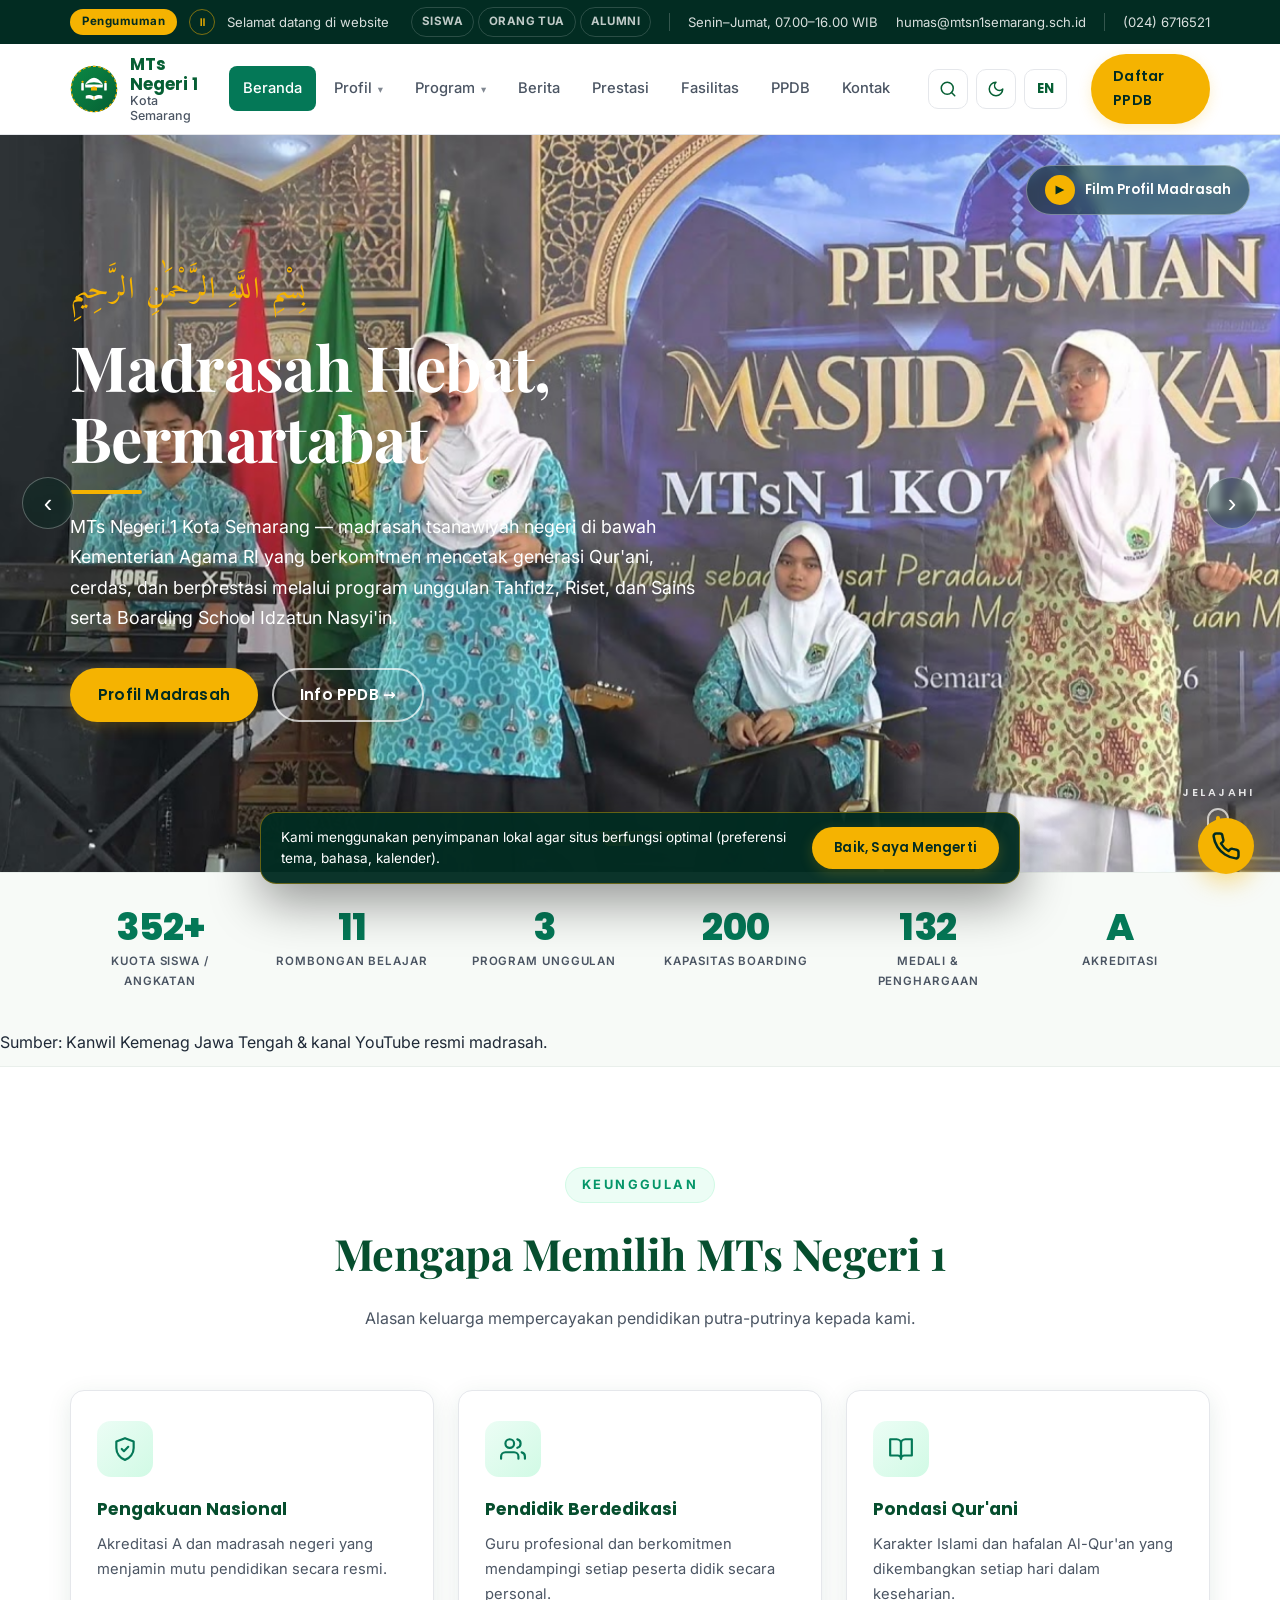
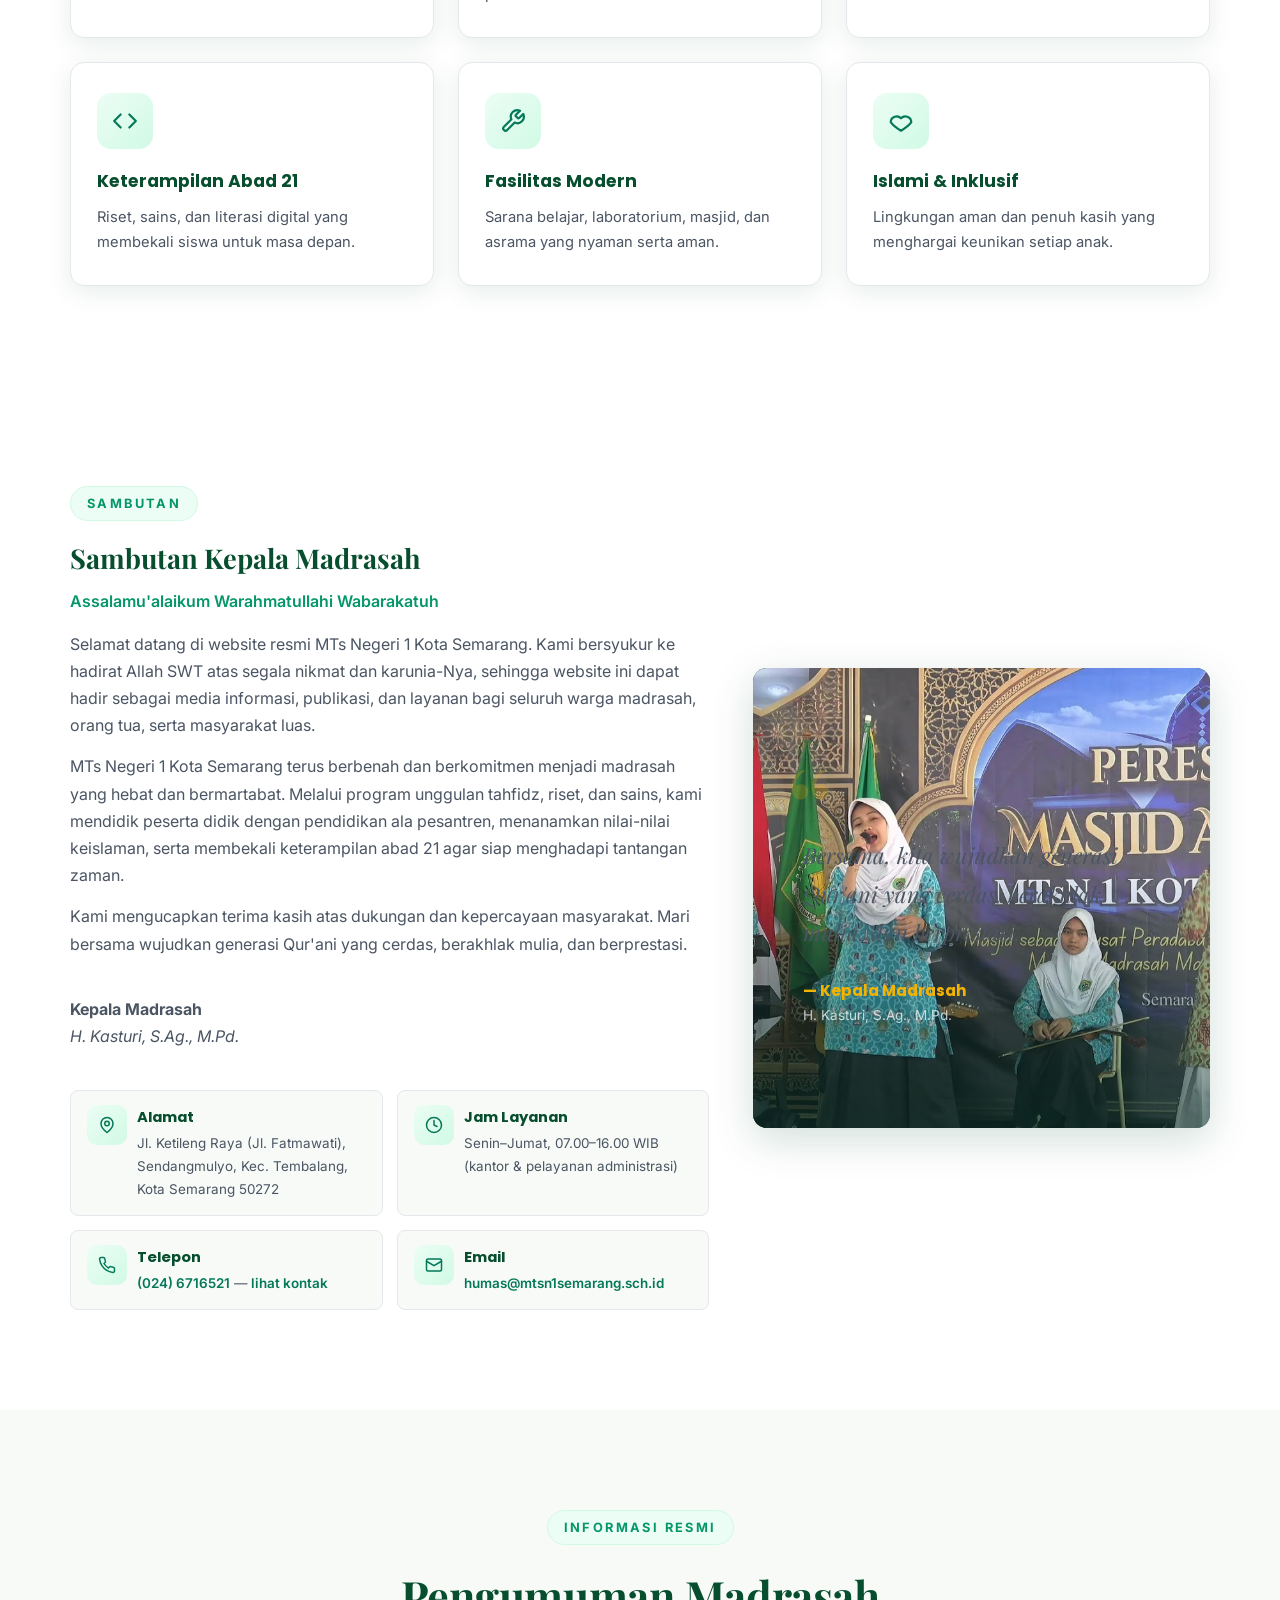
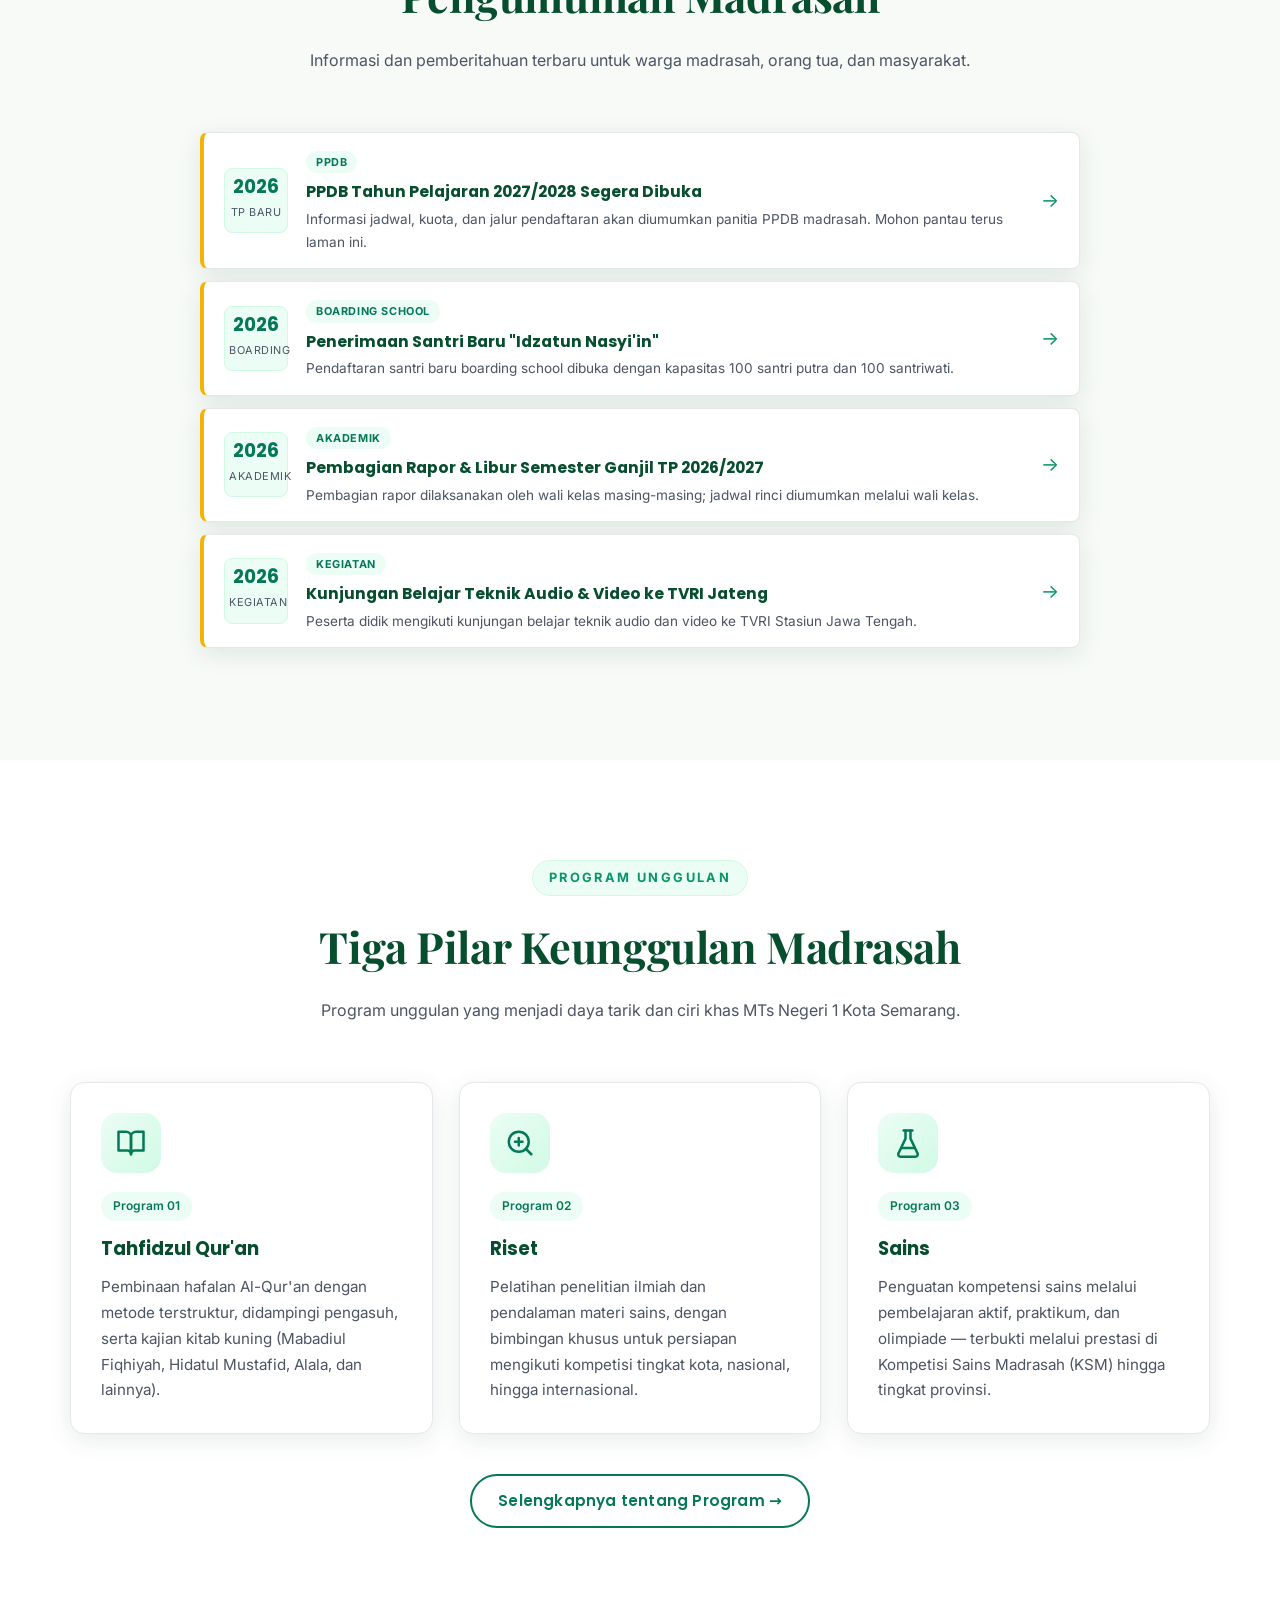
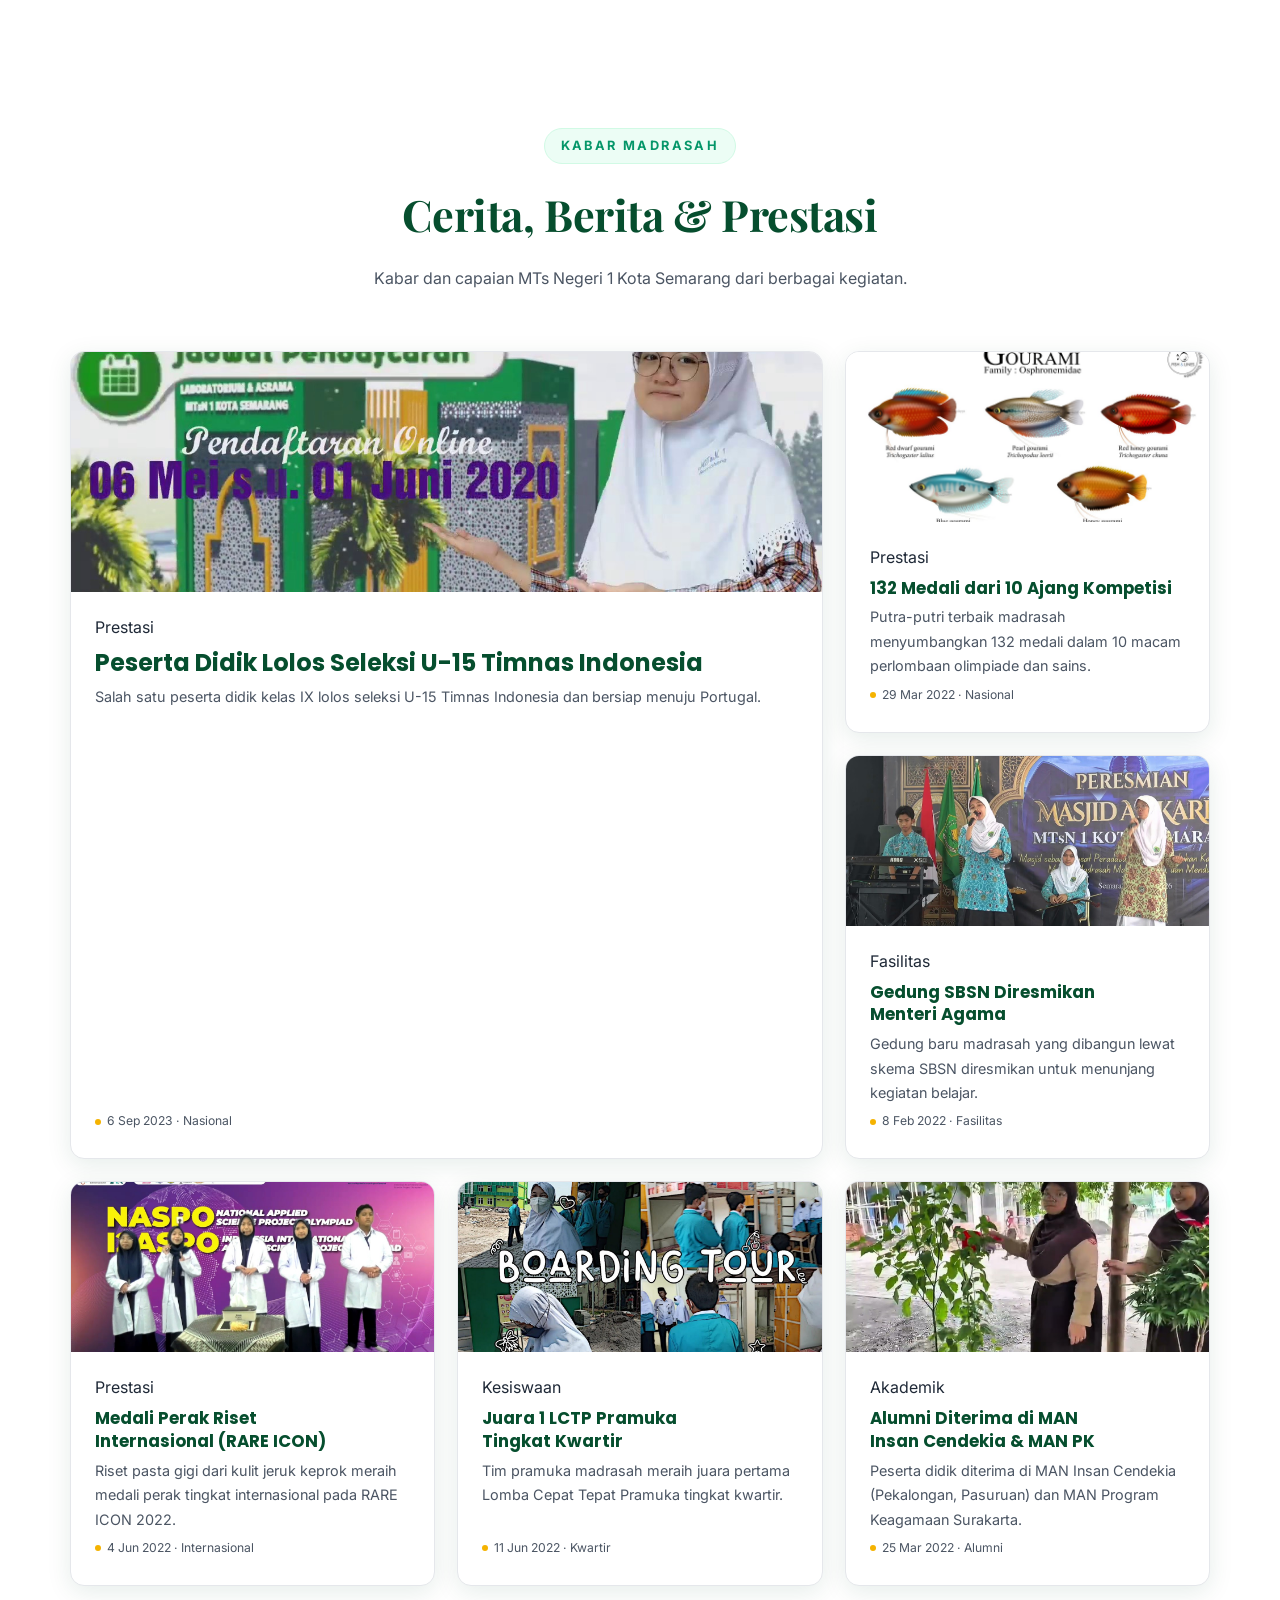
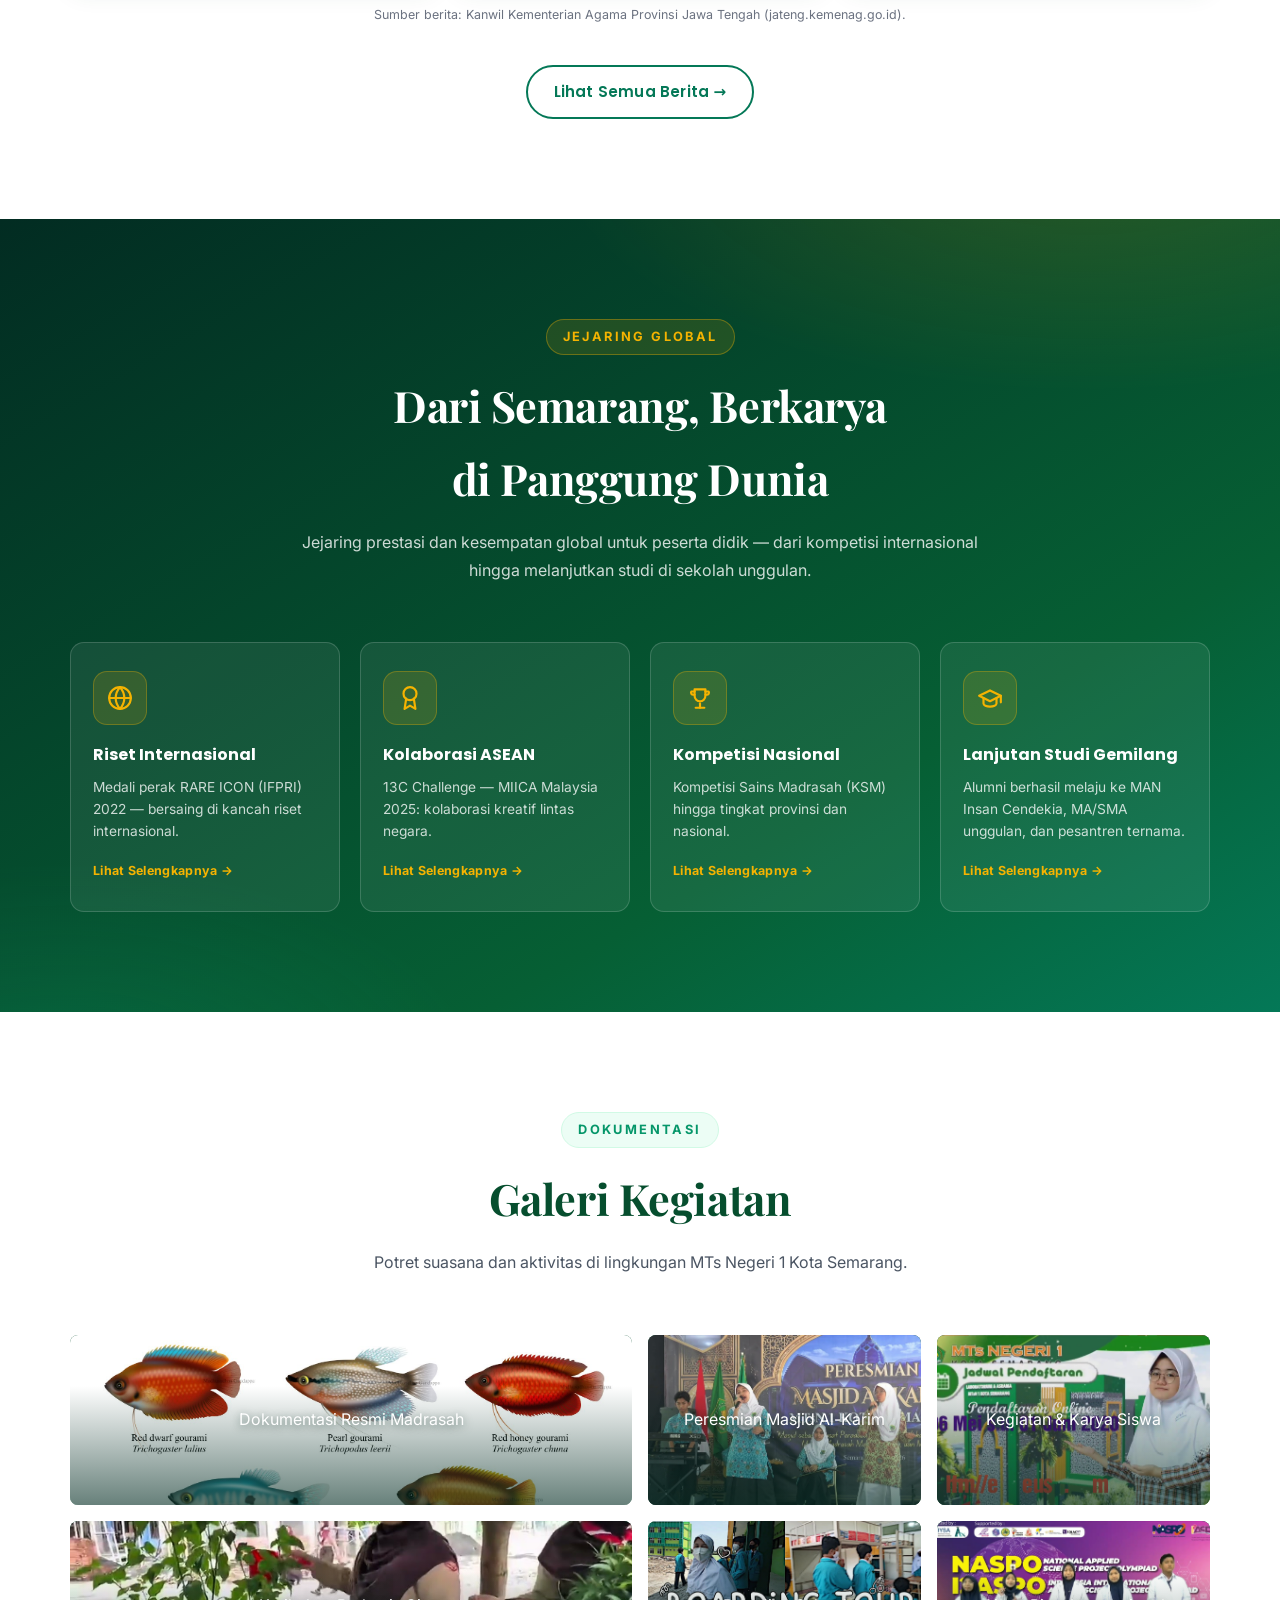
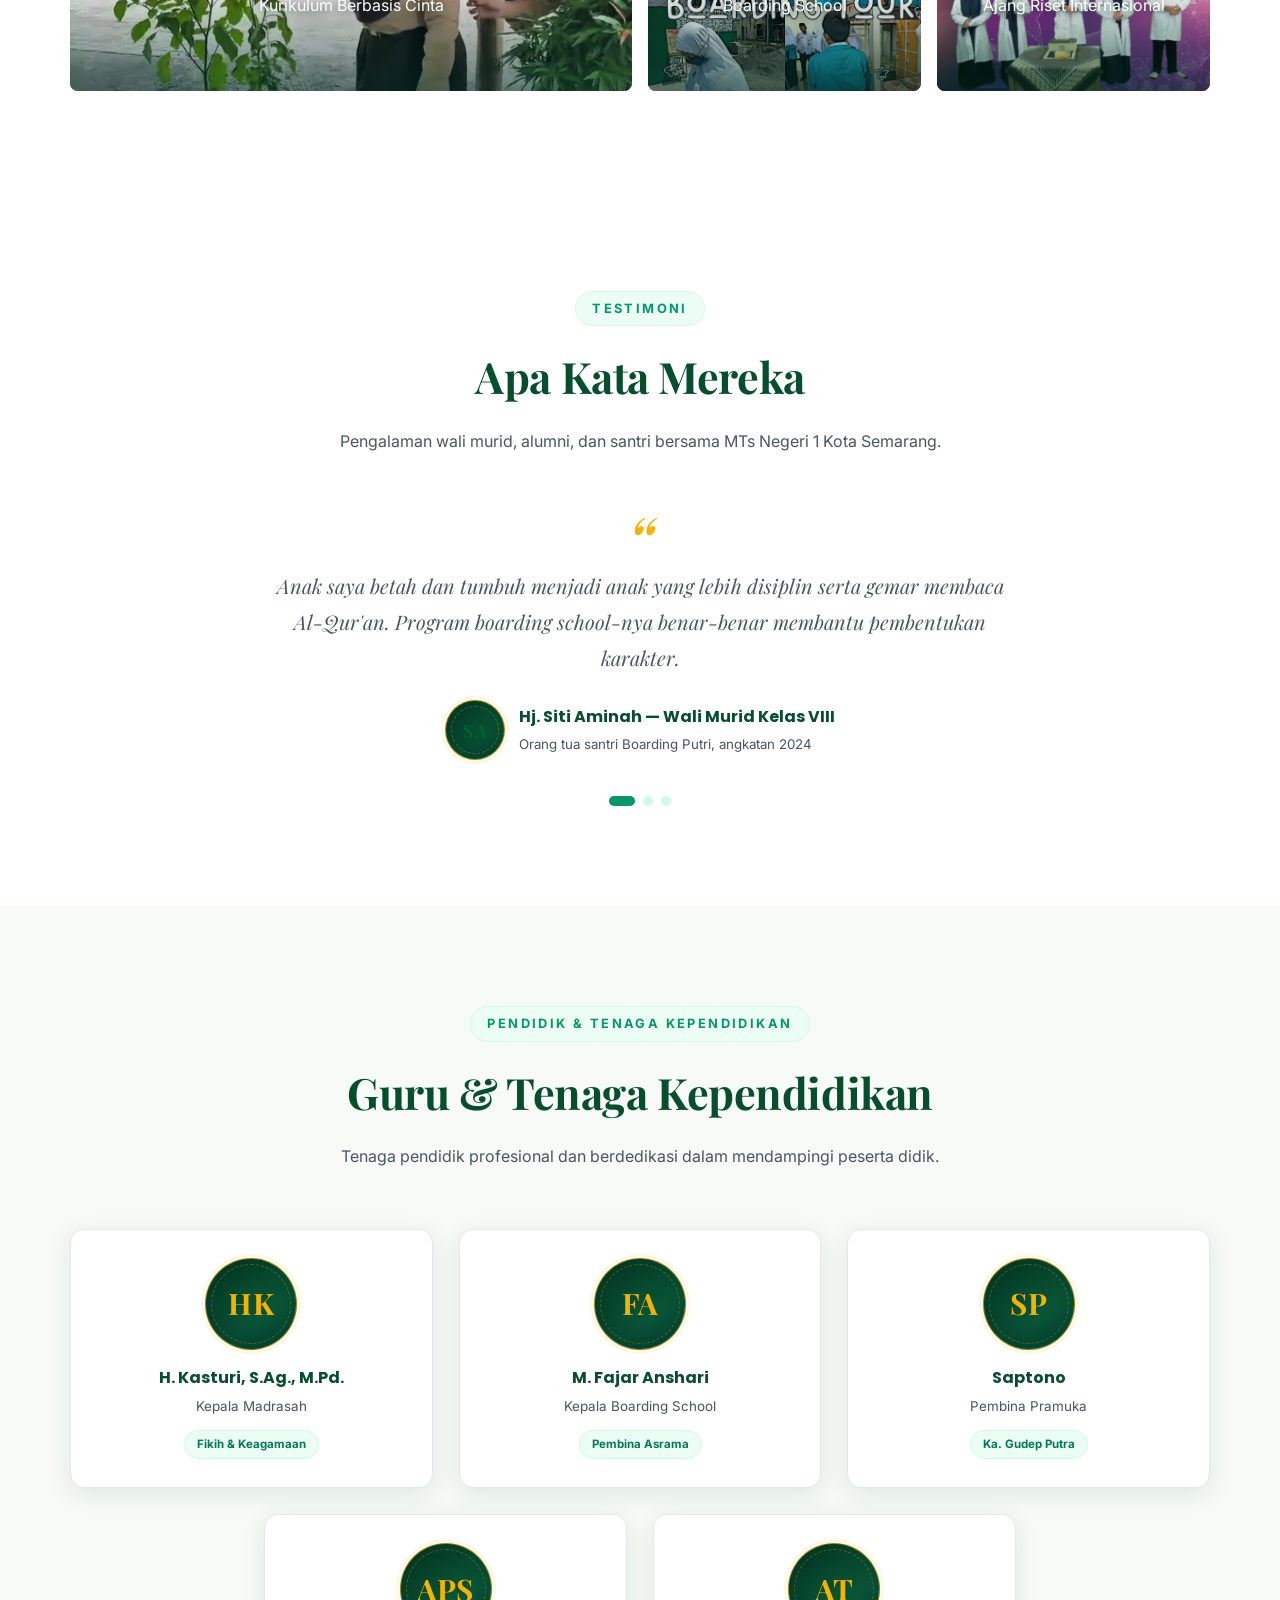
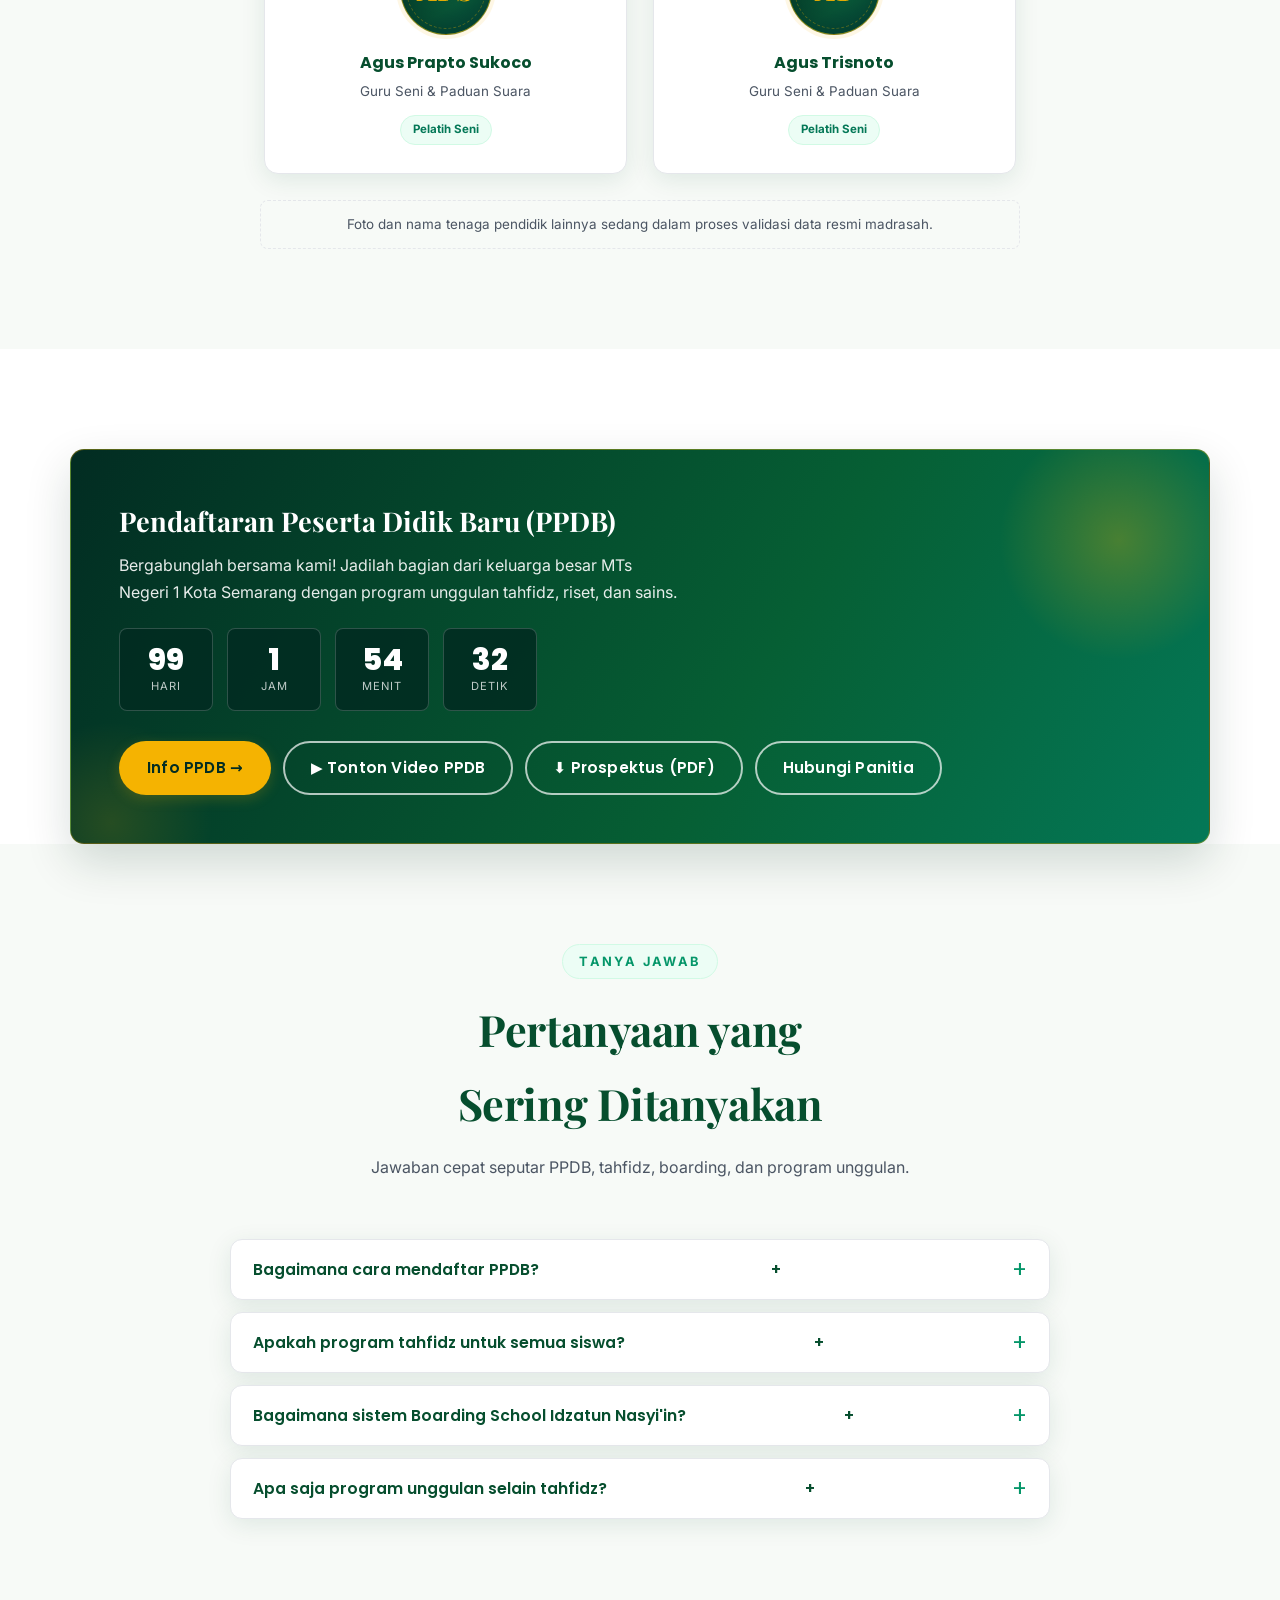
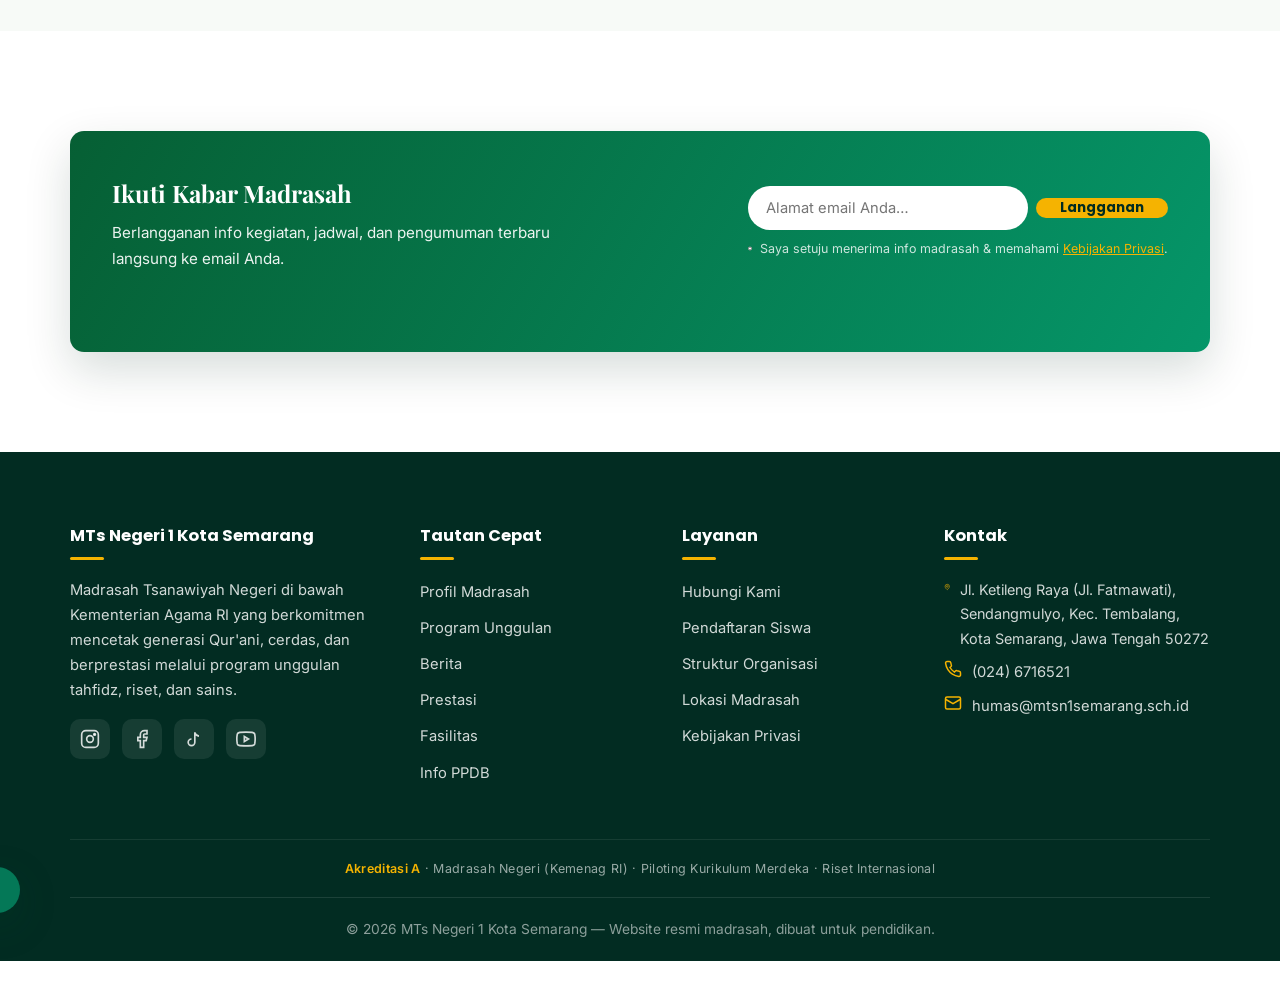
==== index.html @ ddd7ac25 "Polish standar sekolah internasional: CTA PPDB kontras hijau-emas, countdown TP 2027/2028, ganti inl" ====
<!DOCTYPE html>
<html lang="id">
<head>
  <meta charset="UTF-8">
  <meta name="viewport" content="width=device-width, initial-scale=1.0">
  <title>Beranda — MTs Negeri 1 Kota Semarang</title>
  <meta name="description" content="Website resmi MTs Negeri 1 Kota Semarang — Madrasah Tsanawiyah Negeri di Tembalang, Kota Semarang. Program unggulan Tahfidz, Riset, dan Sains serta Boarding School Idzatun Nasyi'in.">
  <meta name="theme-color" content="#064e2e">
  <link rel="preload" as="image" href="assets/photos/gedung-masjid.jpg" fetchpriority="high" imagesrcset="assets/photos/gedung-masjid.jpg 1280w" imagesizes="100vw">
  <link rel="canonical" href="https://mtsn1semarang.sch.id/">
  <meta property="og:locale" content="id_ID">
  <meta property="og:site_name" content="MTs Negeri 1 Kota Semarang">
  <meta property="og:url" content="https://mtsn1semarang.sch.id/">
  <meta property="og:title" content="MTs Negeri 1 Kota Semarang — Madrasah Hebat, Bermartabat">
  <meta property="og:description" content="Madrasah Tsanawiyah Negeri di Kota Semarang dengan program unggulan Tahfidz, Riset, dan Sains serta Boarding School Idzatun Nasyi'in.">
  <meta property="og:type" content="website">
  <meta property="og:image" content="https://mtsn1semarang.sch.id/assets/photos/gedung-masjid.jpg">
  <meta property="og:image:width" content="1280">
  <meta property="og:image:height" content="720">
  <meta name="twitter:card" content="summary_large_image">
  <meta name="robots" content="index, follow">
  <script type="application/ld+json">
  {
    "@context": "https://schema.org",
    "@type": "School",
    "name": "MTs Negeri 1 Kota Semarang",
    "alternateName": "MTsN 1 Kota Semarang",
    "url": "https://mtsn1semarang.sch.id/",
    "description": "Madrasah Tsanawiyah Negeri di Kota Semarang dengan program unggulan Tahfidz, Riset, dan Sains serta Boarding School Idzatun Nasyi'in.",
    "address": {
      "@type": "PostalAddress",
      "streetAddress": "Jl. Ketileng Raya (Jl. Fatmawati), Sendangmulyo",
      "addressLocality": "Kec. Tembalang",
      "addressRegion": "Kota Semarang, Jawa Tengah",
      "postalCode": "50272",
      "addressCountry": "ID"
    },
    "geo": { "@type": "GeoCoordinates", "latitude": -7.0334, "longitude": 110.4677 },
    "sameAs": [ "https://www.youtube.com/@mtsnegeri1kotasemarang356" ],
    "award": "Medali Perak Riset Internasional — RARE ICON (IFPRI) 2022"
  }
  </script>
  <script type="application/ld+json">
  {
    "@context": "https://schema.org",
    "@type": "BreadcrumbList",
    "itemListElement": [
      { "@type": "ListItem", "position": 1, "name": "Beranda", "item": "https://mtsn1semarang.sch.id/" },
      { "@type": "ListItem", "position": 2, "name": "PPDB", "item": "https://mtsn1semarang.sch.id/ppdb.html" }
    ]
  }
  </script>
  <script type="application/ld+json">
  {
    "@context": "https://schema.org",
    "@type": "FAQPage",
    "mainEntity": [
      { "@type": "Question", "name": "Bagaimana cara mendaftar PPDB?", "acceptedAnswer": { "@type": "Answer", "text": "Pendaftaran melalui jalur resmi yang diumumkan panitia PPDB pada laman ini. Detail jadwal, kuota, dan berkas menyusul dari pihak madrasah." } },
      { "@type": "Question", "name": "Apakah tersedia program tahfidz untuk semua siswa?", "acceptedAnswer": { "@type": "Answer", "text": "Ya. Tahfidzul Qur'an merupakan salah satu program unggulan yang dibina terstruktur, dilengkapi kajian kitab kuning dan pendampingan pengasuh." } },
      { "@type": "Question", "name": "Bagaimana sistem Boarding School Idzatun Nasyi'in?", "acceptedAnswer": { "@type": "Answer", "text": "Asrama dikelola mandiri oleh madrasah dengan pendidikan ala pesantren — hafalan Al-Qur'an, kajian kitab, dan pembinaan karakter setiap hari. Kapasitas 100 santri putra dan 100 santriwati." } },
      { "@type": "Question", "name": "Apa saja program unggulan selain tahfidz?", "acceptedAnswer": { "@type": "Answer", "text": "Riset dan Sains. Peserta didik dibina untuk kompetisi mulai tingkat kota hingga internasional, termasuk KSM dan riset internasional." } }
    ]
  }
  </script>
  <link rel="alternate" hreflang="id" href="https://mtsn1semarang.sch.id/">
  <link rel="alternate" hreflang="x-default" href="https://mtsn1semarang.sch.id/">
  <link rel="icon" type="image/svg+xml" href="assets/logo.svg">
  <link rel="apple-touch-icon" href="assets/logo.svg">
  <link rel="manifest" href="manifest.webmanifest">
  <link rel="preconnect" href="https://fonts.googleapis.com">
  <link rel="preconnect" href="https://fonts.gstatic.com" crossorigin>
  <link href="https://fonts.googleapis.com/css2?family=Poppins:wght@500;600;700;800&family=Inter:wght@400;500;600&family=Amiri:wght@400;700&family=Playfair+Display:ital,wght@0,600;0,700;1,600&display=swap" rel="stylesheet">
  <link rel="stylesheet" href="css/style.css">
</head>
<body>

  <div class="scroll-progress" id="scrollProgress" aria-hidden="true"></div>

  <div class="preloader" id="preloader" aria-hidden="true">
    <div class="preloader-inner">
      <img src="assets/logo.svg" alt="Logo MTs Negeri 1 Kota Semarang" width="84" height="84">
      <span class="preloader-ring"></span>
    </div>
    <span class="preloader-text">MTs Negeri 1 Kota Semarang</span>
  </div>

  <a class="skip-link" href="#main">Langsung ke konten</a>

  <!-- ===== Topbar: pengumuman berjalan & kontak ===== -->
  <div class="topbar">
    <div class="container topbar-wrap">
      <div class="topbar-marquee">
        <span class="marquee-label">Pengumuman</span>
        <button type="button" class="marquee-pause" id="marqueePause" aria-label="Jeda pengumuman berjalan" aria-pressed="false" title="Jeda / lanjutkan pengumuman">⏸</button>
        <div class="marquee-wrap" aria-live="off">
          <div class="marquee-track" id="marqueeTrack">
            <span>Selamat datang di website resmi MTs Negeri 1 Kota Semarang — Madrasah Hebat, Bermartabat.</span>
            <span>PPDB TP 2027/2028 segera dibuka. Pantau jadwal, kuota &amp; jalur resmi dari panitia.</span>
            <span>132+ medali &amp; penghargaan — dari KSM, riset internasional RARE ICON, hingga LCTP Pramuka.</span>
            <span>Selamat datang di website resmi MTs Negeri 1 Kota Semarang — Madrasah Hebat, Bermartabat.</span>
            <span>PPDB TP 2027/2028 segera dibuka. Pantau jadwal, kuota &amp; jalur resmi dari panitia.</span>
            <span>132+ medali &amp; penghargaan — dari KSM, riset internasional RARE ICON, hingga LCTP Pramuka.</span>
          </div>
        </div>
      </div>
      <div class="topbar-contact">
        <nav class="topbar-quick" aria-label="Akses cepat">
          <a href="program.html#ekskul" data-i18n="topbar.siswa">Siswa</a>
          <a href="ppdb.html" data-i18n="topbar.ortu">Orang Tua</a>
          <a href="prestasi.html" data-i18n="topbar.alumni">Alumni</a>
        </nav>
        <span class="topbar-sep" aria-hidden="true"></span>
        <span data-i18n="topbar.hours">Senin–Jumat, 07.00–16.00 WIB</span>
        <a href="mailto:humas@mtsn1semarang.sch.id">humas@mtsn1semarang.sch.id</a> <span class="topbar-sep" aria-hidden="true"></span> <a href="tel:+62246716521">(024) 6716521</a>
      </div>
    </div>
  </div>

  <!-- ===== Navigasi ===== -->
  <header class="site-header">
    <div class="container nav-wrap">
      <a href="index.html" class="brand">
        <img src="assets/logo.svg" alt="Logo MTs Negeri 1 Kota Semarang" width="48" height="48">
        <div class="brand-text">
          <span class="brand-name">MTs Negeri 1</span>
          <span class="brand-sub">Kota Semarang</span>
        </div>
      </a>
      <nav class="main-nav" aria-label="Navigasi utama">
        <ul>
          <li><a href="index.html" class="active" data-i18n="nav.home">Beranda</a></li>
          <li class="has-dropdown mega-item">
            <a href="profil.html" data-i18n="nav.profil">Profil</a>
            <div class="dropdown mega">
              <div class="mega-head"><span data-i18n="nav.profil">Profil Madrasah</span><small>Kenali lebih dekat</small></div>
              <div class="mega-grid">
                <a class="mega-link" href="profil.html#sejarah">
                  <span class="mega-ico"><svg width="20" height="20" viewBox="0 0 24 24" fill="none" stroke="currentColor" stroke-width="2" stroke-linecap="round" stroke-linejoin="round"><circle cx="12" cy="12" r="10"/><path d="M12 6v6l4 2"/></svg></span>
                  <span><b data-i18n="nav.sejarah">Sejarah</b><small>Perjalanan &amp; latar belakang</small></span>
                </a>
                <a class="mega-link" href="profil.html#visi">
                  <span class="mega-ico"><svg width="20" height="20" viewBox="0 0 24 24" fill="none" stroke="currentColor" stroke-width="2" stroke-linecap="round" stroke-linejoin="round"><path d="M2 3h6a4 4 0 0 1 4 4v14a3 3 0 0 0-3-3H2z"/><path d="M22 3h-6a4 4 0 0 0-4 4v14a3 3 0 0 1 3-3h7z"/></svg></span>
                  <span><b data-i18n="nav.visi">Visi &amp; Misi</b><small>Arah &amp; tujuan pendidikan</small></span>
                </a>
                <a class="mega-link" href="profil.html#identitas">
                  <span class="mega-ico"><svg width="20" height="20" viewBox="0 0 24 24" fill="none" stroke="currentColor" stroke-width="2" stroke-linecap="round" stroke-linejoin="round"><path d="M20 21v-2a4 4 0 0 0-4-4H8a4 4 0 0 0-4 4v2"/><circle cx="12" cy="7" r="4"/></svg></span>
                  <span><b data-i18n="nav.identitas">Identitas</b><small>Profil resmi madrasah</small></span>
                </a>
                <a class="mega-link" href="profil.html#struktur">
                  <span class="mega-ico"><svg width="20" height="20" viewBox="0 0 24 24" fill="none" stroke="currentColor" stroke-width="2" stroke-linecap="round" stroke-linejoin="round"><path d="M17 21v-2a4 4 0 0 0-4-4H5a4 4 0 0 0-4 4v2"/><circle cx="9" cy="7" r="4"/><path d="M23 21v-2a4 4 0 0 0-3-3.87"/><path d="M16 3.13a4 4 0 0 1 0 7.75"/></svg></span>
                  <span><b data-i18n="nav.struktur">Struktur</b><small>Organisasi &amp; pimpinan</small></span>
                </a>
              </div>
            </div>
          </li>
          <li class="has-dropdown mega-item">
            <a href="program.html" data-i18n="nav.program">Program</a>
            <div class="dropdown mega">
              <div class="mega-head"><span data-i18n="nav.program">Program Madrasah</span><small>Pilihan unggulan</small></div>
              <div class="mega-grid cols-3">
                <a class="mega-link" href="program.html#boarding">
                  <span class="mega-ico"><svg width="20" height="20" viewBox="0 0 24 24" fill="none" stroke="currentColor" stroke-width="2" stroke-linecap="round" stroke-linejoin="round"><path d="M3 21h18"/><path d="M5 21V7l7-4 7 4v14"/><path d="M9 21v-4h6v4"/></svg></span>
                  <span><b data-i18n="nav.board">Boarding School</b><small>Asrama Idzatun Nasyi'in</small></span>
                </a>
                <a class="mega-link" href="program.html#unggulan">
                  <span class="mega-ico"><svg width="20" height="20" viewBox="0 0 24 24" fill="none" stroke="currentColor" stroke-width="2" stroke-linecap="round" stroke-linejoin="round"><circle cx="11" cy="11" r="8"/><path d="m21 21-4.3-4.3"/><path d="M11 8v6M8 11h6"/></svg></span>
                  <span><b data-i18n="nav.unggulan">Tahfidz, Riset &amp; Sains</b><small>Program unggulan</small></span>
                </a>
                <a class="mega-link" href="program.html#ekskul">
                  <span class="mega-ico"><svg width="20" height="20" viewBox="0 0 24 24" fill="none" stroke="currentColor" stroke-width="2" stroke-linecap="round" stroke-linejoin="round"><path d="M12 3v3M6.2 5.2l2.1 2.1M17.8 5.2l-2.1 2.1M4 13h3M17 13h3M6.2 20.8l2.1-2.1M17.8 20.8l-2.1-2.1M12 19v-2"/></svg></span>
                  <span><b data-i18n="nav.ekskul">Ekstrakurikuler</b><small>Wadah pengembangan bakat</small></span>
                </a>
              </div>
            </div>
          </li>
          <li><a href="berita.html" data-i18n="nav.berita">Berita</a></li>
          <li><a href="prestasi.html" data-i18n="nav.prestasi">Prestasi</a></li>
          <li><a href="fasilitas.html" data-i18n="nav.fasilitas">Fasilitas</a></li>
          <li><a href="ppdb.html" data-i18n="nav.ppdb">PPDB</a></li>
          <li><a href="kontak.html" data-i18n="nav.kontak">Kontak</a></li>
        </ul>
      </nav>
      <div class="header-tools">
        <button class="icon-btn" id="searchBtn" aria-label="Cari di situs" title="Cari (Ctrl+K)">
          <svg width="18" height="18" viewBox="0 0 24 24" fill="none" stroke="currentColor" stroke-width="2" stroke-linecap="round"><circle cx="11" cy="11" r="8"/><path d="m21 21-4.3-4.3"/></svg>
        </button>
        <button class="icon-btn" id="themeBtn" aria-label="Ganti tema terang/gelap" title="Tema">
          <svg class="ico-moon" width="18" height="18" viewBox="0 0 24 24" fill="none" stroke="currentColor" stroke-width="2" stroke-linecap="round" stroke-linejoin="round"><path d="M12 3a6 6 0 0 0 9 9 9 9 0 1 1-9-9Z"/></svg>
          <svg class="ico-sun" width="18" height="18" viewBox="0 0 24 24" fill="none" stroke="currentColor" stroke-width="2" stroke-linecap="round" stroke-linejoin="round"><circle cx="12" cy="12" r="4"/><path d="M12 2v2M12 20v2M4.93 4.93l1.41 1.41M17.66 17.66l1.41 1.41M2 12h2M20 12h2M6.34 17.66l-1.41 1.41M19.07 4.93l-1.41 1.41"/></svg>
        </button>
        <button class="lang-switch" id="langBtn" title="Bahasa / Language">EN</button>
      </div>
      <button class="nav-toggle" aria-label="Buka menu" aria-expanded="false">
        <svg class="ico-burger" width="22" height="22" viewBox="0 0 24 24" fill="none" stroke="currentColor" stroke-width="2.2" stroke-linecap="round"><path d="M4 7h16M4 12h16M4 17h16"/></svg>
        <svg class="ico-close" width="22" height="22" viewBox="0 0 24 24" fill="none" stroke="currentColor" stroke-width="2.2" stroke-linecap="round"><path d="M6 6l12 12M18 6L6 18"/></svg>
      </button>
      <a href="ppdb.html" class="btn btn-gold nav-cta" data-i18n="nav.daftar">Daftar PPDB</a>
    </div>
  </header>

  <!-- ===== Overlay pencarian ===== -->
  <div class="search-overlay" id="searchOverlay" role="dialog" aria-modal="true" aria-label="Pencarian situs">
    <button class="search-close" id="searchClose" aria-label="Tutup pencarian">✕</button>
    <form role="search">
      <input type="search" id="searchInput" placeholder="Cari: PPDB, tahfidz, boarding, prestasi…" autocomplete="off" aria-label="Kata kunci pencarian">
      <button type="submit">Cari</button>
    </form>
    <div class="search-results" id="searchResults" role="status" aria-live="polite"></div>
  </div>

  <main id="main">

  <!-- ===== Hero Slider ===== -->
  <section class="hero" id="heroSlider">
    <div class="slide active" aria-hidden="false"><img src="assets/photos/gedung-masjid.jpg" alt="Gedung dan Masjid Al-Karim MTs Negeri 1 Kota Semarang" fetchpriority="high" decoding="async"></div>
    <div class="slide" aria-hidden="true"><img src="assets/photos/riset-internasional.jpg" alt="Siswa MTsN 1 Kota Semarang pada ajang riset internasional" loading="lazy" decoding="async"></div>
    <div class="slide" aria-hidden="true"><img src="assets/photos/boarding-tour.jpg" alt="Suasana asrama Boarding School Idzatun Nasyiin" loading="lazy" decoding="async"></div>

    <div class="container hero-slide-content">
      <!-- Slide 1 -->
      <div class="hero-inner slide-panel active">
        <p class="hero-bismillah">بِسْمِ اللَّهِ الرَّحْمَٰنِ الرَّحِيمِ</p>
        <h1 data-i18n="hero.t1">Madrasah Hebat,<br>Bermartabat</h1>
        <p class="lead" data-i18n="hero.s1">
          <strong>MTs Negeri 1 Kota Semarang</strong> — madrasah tsanawiyah negeri di bawah
          Kementerian Agama RI yang berkomitmen mencetak generasi Qur'ani, cerdas, dan berprestasi
          melalui program unggulan <strong>Tahfidz, Riset, dan Sains</strong> serta
          <strong>Boarding School Idzatun Nasyi'in</strong>.
        </p>
        <div class="hero-actions">
          <a href="profil.html" class="btn btn-gold" data-i18n="hero.a1">Profil Madrasah</a>
          <a href="ppdb.html" class="btn btn-outline" data-i18n="hero.a2">Info PPDB →</a>
        </div>
      </div>
      <!-- Slide 2 -->
      <div class="hero-inner slide-panel">
        <p class="hero-bismillah">بِسْمِ اللَّهِ الرَّحْمَٰنِ الرَّحِيمِ</p>
        <h2 class="hero-title" data-i18n="hero.t2">Tahfidz, Riset &amp; Sains</h2>
        <p class="lead" data-i18n="hero.s2">
          Tiga program unggulan yang membina hafalan Al-Qur'an, kemampuan riset ilmiah, dan
          penguasaan sains — dengan pembinaan intensif untuk kompetisi mulai tingkat kota
          hingga internasional.
        </p>
        <div class="hero-actions">
          <a href="program.html#unggulan" class="btn btn-gold" data-i18n="hero.a3">Program Unggulan</a>
          <a href="ppdb.html" class="btn btn-outline" data-i18n="hero.a2">Info PPDB →</a>
        </div>
      </div>
      <!-- Slide 3 -->
      <div class="hero-inner slide-panel">
        <p class="hero-bismillah">بِسْمِ اللَّهِ الرَّحْمَٰنِ الرَّحِيمِ</p>
        <h2 class="hero-title" data-i18n="hero.t3">Boarding School<br>Idzatun Nasyi'in</h2>
        <p class="lead" data-i18n="hero.s3">
          Pendidikan ala pesantren: hafalan Al-Qur'an, kajian kitab kuning, dan pembinaan
          karakter setiap hari — kapasitas 100 santri putra dan 100 santriwati.
        </p>
        <div class="hero-actions">
          <a href="program.html#boarding" class="btn btn-gold" data-i18n="hero.a4">Tentang Boarding</a>
          <a href="ppdb.html" class="btn btn-outline" data-i18n="hero.a2">Info PPDB →</a>
        </div>
      </div>
    </div>

    <button type="button" class="slider-arrow prev" aria-label="Slide sebelumnya">‹</button>
    <button type="button" class="slider-arrow next" aria-label="Slide berikutnya">›</button>
    <div class="slider-dots" role="tablist" aria-label="Pilih slide"></div>
    <div class="slider-progress" aria-hidden="true"><i></i></div>

    <!-- Akses cepat: film profil & indikator scroll -->
    <button class="hero-film" id="heroFilm" type="button" aria-label="Putar film profil madrasah" data-i18n-aria="hero.filmAria">
      <span class="hero-film-ico">▶</span>
      <span data-i18n="hero.film">Film Profil Madrasah</span>
    </button>
    <button class="hero-scroll" type="button" aria-label="Jelajahi halaman" data-i18n-aria="hero.scrollAria">
      <span data-i18n="hero.scroll">Jelajahi</span>
      <i></i>
    </button>
  </section>

  <!-- ===== Statistik ===== -->
  <section class="stats-bar">
    <div class="container">
      <div class="stats-grid six">
        <div class="stat-item">
          <div class="stat-num" data-count="352" data-suffix="+">0</div>
          <div class="stat-label" data-i18n="stat.1">Kuota Siswa / Angkatan</div>
        </div>
        <div class="stat-item">
          <div class="stat-num" data-count="11">0</div>
          <div class="stat-label" data-i18n="stat.2">Rombongan Belajar</div>
        </div>
        <div class="stat-item">
          <div class="stat-num" data-count="3">0</div>
          <div class="stat-label" data-i18n="stat.3">Program Unggulan</div>
        </div>
        <div class="stat-item">
          <div class="stat-num" data-count="200">0</div>
          <div class="stat-label" data-i18n="stat.4">Kapasitas Boarding</div>
        </div>
        <div class="stat-item">
          <div class="stat-num" data-count="132">0</div>
          <div class="stat-label" data-i18n="stat.5">Medali &amp; Penghargaan</div>
        </div>
        <div class="stat-item">
          <div class="stat-num">A</div>
          <div class="stat-label" data-i18n="stat.6">Akreditasi</div>
        </div>
      </div>
    </div>
      <p class="stat-src" data-i18n="stat.src">Sumber: Kanwil Kemenag Jawa Tengah &amp; kanal YouTube resmi madrasah.</p>
  </section>

  <!-- ===== Mengapa Memilih Kami ===== -->
  <section class="section">
    <div class="container">
      <div class="section-head reveal">
        <span class="section-eyebrow" data-i18n="why.ey">Keunggulan</span>
        <h2 data-i18n="why.h">Mengapa Memilih MTs Negeri 1</h2>
        <p data-i18n="why.p">Alasan keluarga mempercayakan pendidikan putra-putrinya kepada kami.</p>
      </div>
      <div class="why-grid">
        <div class="why-card reveal">
          <span class="why-ico"><svg width="26" height="26" viewBox="0 0 24 24" fill="none" stroke="currentColor" stroke-width="2" stroke-linecap="round" stroke-linejoin="round"><path d="M12 2 4 5v6c0 5 3.4 9.7 8 11 4.6-1.3 8-6 8-11V5z"/><path d="m9 12 2 2 4-4"/></svg></span>
          <h3 data-i18n="why.1h">Pengakuan Nasional</h3>
          <p data-i18n="why.1p">Akreditasi A dan madrasah negeri yang menjamin mutu pendidikan secara resmi.</p>
        </div>
        <div class="why-card reveal" style="transition-delay:.06s;">
          <span class="why-ico"><svg width="26" height="26" viewBox="0 0 24 24" fill="none" stroke="currentColor" stroke-width="2" stroke-linecap="round" stroke-linejoin="round"><path d="M17 21v-2a4 4 0 0 0-4-4H5a4 4 0 0 0-4 4v2"/><circle cx="9" cy="7" r="4"/><path d="M23 21v-2a4 4 0 0 0-3-3.87"/><path d="M16 3.13a4 4 0 0 1 0 7.75"/></svg></span>
          <h3 data-i18n="why.2h">Pendidik Berdedikasi</h3>
          <p data-i18n="why.2p">Guru profesional dan berkomitmen mendampingi setiap peserta didik secara personal.</p>
        </div>
        <div class="why-card reveal" style="transition-delay:.12s;">
          <span class="why-ico"><svg width="26" height="26" viewBox="0 0 24 24" fill="none" stroke="currentColor" stroke-width="2" stroke-linecap="round" stroke-linejoin="round"><path d="M2 3h6a4 4 0 0 1 4 4v14a3 3 0 0 0-3-3H2z"/><path d="M22 3h-6a4 4 0 0 0-4 4v14a3 3 0 0 1 3-3h7z"/></svg></span>
          <h3 data-i18n="why.3h">Pondasi Qur'ani</h3>
          <p data-i18n="why.3p">Karakter Islami dan hafalan Al-Qur'an yang dikembangkan setiap hari dalam keseharian.</p>
        </div>
        <div class="why-card reveal" style="transition-delay:.18s;">
          <span class="why-ico"><svg width="26" height="26" viewBox="0 0 24 24" fill="none" stroke="currentColor" stroke-width="2" stroke-linecap="round" stroke-linejoin="round"><path d="m16 18 6-6-6-6"/><path d="m8 6-6 6 6 6"/></svg></span>
          <h3 data-i18n="why.4h">Keterampilan Abad 21</h3>
          <p data-i18n="why.4p">Riset, sains, dan literasi digital yang membekali siswa untuk masa depan.</p>
        </div>
        <div class="why-card reveal" style="transition-delay:.24s;">
          <span class="why-ico"><svg width="26" height="26" viewBox="0 0 24 24" fill="none" stroke="currentColor" stroke-width="2" stroke-linecap="round" stroke-linejoin="round"><path d="M14.7 6.3a1 1 0 0 0 0 1.4l1.6 1.6a1 1 0 0 0 1.4 0l3.77-3.77a6 6 0 0 1-7.94 7.94l-6.91 6.91a2.12 2.12 0 0 1-3-3l6.91-6.91a6 6 0 0 1 7.94-7.94l-3.76 3.76z"/></svg></span>
          <h3 data-i18n="why.5h">Fasilitas Modern</h3>
          <p data-i18n="why.5p">Sarana belajar, laboratorium, masjid, dan asrama yang nyaman serta aman.</p>
        </div>
        <div class="why-card reveal" style="transition-delay:.3s;">
          <span class="why-ico"><svg width="26" height="26" viewBox="0 0 24 24" fill="none" stroke="currentColor" stroke-width="2" stroke-linecap="round" stroke-linejoin="round"><path d="M12 21s-7-4.35-9.5-8a5.5 5.5 0 0 1 9.5-3.5A5.5 5.5 0 0 1 21.5 13c-2.5 3.65-9.5 8-9.5 8z"/></svg></span>
          <h3 data-i18n="why.6h">Islami &amp; Inklusif</h3>
          <p data-i18n="why.6p">Lingkungan aman dan penuh kasih yang menghargai keunikan setiap anak.</p>
        </div>
      </div>
    </div>
  </section>

  <!-- ===== Sambutan ===== -->
  <section class="section">
    <div class="container sambutan">
      <div class="reveal">
        <span class="section-eyebrow" data-i18n="samb.ey">Sambutan</span>
        <h2 data-i18n="samb.h">Sambutan Kepala Madrasah</h2>
        <p class="jabatan" data-i18n="samb.j">Assalamu'alaikum Warahmatullahi Wabarakatuh</p>
        <p data-i18n="samb.p1">
          Selamat datang di website resmi MTs Negeri 1 Kota Semarang. Kami bersyukur ke hadirat
          Allah SWT atas segala nikmat dan karunia-Nya, sehingga website ini dapat hadir sebagai
          media informasi, publikasi, dan layanan bagi seluruh warga madrasah, orang tua, serta
          masyarakat luas.
        </p>
        <p data-i18n="samb.p2">
          MTs Negeri 1 Kota Semarang terus berbenah dan berkomitmen menjadi madrasah yang hebat
          dan bermartabat. Melalui program unggulan tahfidz, riset, dan sains, kami mendidik
          peserta didik dengan pendidikan ala pesantren, menanamkan nilai-nilai keislaman,
          serta membekali keterampilan abad 21 agar siap menghadapi tantangan zaman.
        </p>
        <p data-i18n="samb.p3">
          Kami mengucapkan terima kasih atas dukungan dan kepercayaan masyarakat. Mari bersama
          wujudkan generasi Qur'ani yang cerdas, berakhlak mulia, dan berprestasi.
        </p>
        <p class="ttd">
          <strong data-i18n="samb.kepala">Kepala Madrasah</strong><br>
          <em>H. Kasturi, S.Ag., M.Pd.</em>
        </p>

        <div class="sambutan-info">
          <div class="info-mini">
            <span class="mini-ico"><svg width="18" height="18" viewBox="0 0 24 24" fill="none" stroke="currentColor" stroke-width="2" stroke-linecap="round"><path d="M20 10c0 6-8 12-8 12s-8-6-8-12a8 8 0 0 1 16 0Z"/><circle cx="12" cy="10" r="3"/></svg></span>
            <div><b data-i18n="samb.alamat">Alamat</b><span data-i18n="samb.alamatv">Jl. Ketileng Raya (Jl. Fatmawati), Sendangmulyo, Kec. Tembalang, Kota Semarang 50272</span></div>
          </div>
          <div class="info-mini">
            <span class="mini-ico"><svg width="18" height="18" viewBox="0 0 24 24" fill="none" stroke="currentColor" stroke-width="2" stroke-linecap="round"><circle cx="12" cy="12" r="10"/><path d="M12 6v6l4 2"/></svg></span>
            <div><b data-i18n="samb.jam">Jam Layanan</b><span data-i18n="samb.jamv">Senin–Jumat, 07.00–16.00 WIB (kantor &amp; pelayanan administrasi)</span></div>
          </div>
          <div class="info-mini">
            <span class="mini-ico"><svg width="18" height="18" viewBox="0 0 24 24" fill="none" stroke="currentColor" stroke-width="2" stroke-linecap="round"><path d="M22 16.9v3a2 2 0 0 1-2.2 2 19.8 19.8 0 0 1-8.6-3.1 19.5 19.5 0 0 1-6-6A19.8 19.8 0 0 1 2.1 4.2 2 2 0 0 1 4.1 2h3a2 2 0 0 1 2 1.7c.1 1 .4 2 .7 2.9a2 2 0 0 1-.4 2.1L8 10a16 16 0 0 0 6 6l1.3-1.3a2 2 0 0 1 2.1-.4c.9.3 1.9.6 2.9.7a2 2 0 0 1 1.7 2Z"/></svg></span>
            <div><b data-i18n="samb.telp">Telepon</b><span><a href="tel:+62246716521">(024) 6716521</a> — <a href="kontak.html">lihat kontak</a></span></div>
          </div>
          <div class="info-mini">
            <span class="mini-ico"><svg width="18" height="18" viewBox="0 0 24 24" fill="none" stroke="currentColor" stroke-width="2" stroke-linecap="round"><rect x="2" y="4" width="20" height="16" rx="2"/><path d="m22 7-10 6L2 7"/></svg></span>
            <div><b data-i18n="samb.email">Email</b><span><a href="mailto:humas@mtsn1semarang.sch.id">humas@mtsn1semarang.sch.id</a></span></div>
          </div>
        </div>
      </div>
      <div class="sambutan-foto reveal" style="transition-delay:.15s;">
        <img src="assets/photos/gedung-masjid.jpg" alt="Masjid Al-Karim — pusat ibadah dan pembinaan tahfidz MTsN 1 Kota Semarang" loading="lazy" decoding="async">
        <div class="sambutan-quote">
          <p data-i18n="samb.quote">Bersama, kita wujudkan generasi Qur'ani yang cerdas, berakhlak mulia, dan berprestasi.</p>
          <b>— <span data-i18n="samb.kepala">Kepala Madrasah</span></b>
          <small>H. Kasturi, S.Ag., M.Pd.</small>
        </div>
      </div>
    </div>
  </section>

  <!-- ===== Pengumuman ===== -->
  <section class="section section-alt">
    <div class="container">
      <div class="section-head reveal">
        <span class="section-eyebrow" data-i18n="png.ey">Informasi Resmi</span>
        <h2 data-i18n="png.h">Pengumuman Madrasah</h2>
        <p data-i18n="png.p">Informasi dan pemberitahuan terbaru untuk warga madrasah, orang tua, dan masyarakat.</p>
      </div>
      <div class="pengumuman-list reveal" style="transition-delay:.1s;">
        <a href="ppdb.html" class="pengumuman-item">
          <div class="pengumuman-date"><b>2026</b><small data-i18n="png.1s">TP baru</small></div>
          <div class="pengumuman-body">
            <span class="tag-kategori" data-i18n="tag.ppdb">PPDB</span>
            <h4 data-i18n="png.1t">PPDB Tahun Pelajaran 2027/2028 Segera Dibuka</h4>
            <p data-i18n="png.1d">Informasi jadwal, kuota, dan jalur pendaftaran akan diumumkan panitia PPDB madrasah. Mohon pantau terus laman ini.</p>
          </div>
          <span class="pengumuman-arrow">→</span>
        </a>
        <a href="program.html" class="pengumuman-item">
          <div class="pengumuman-date"><b>2026</b><small data-i18n="png.2s">Boarding</small></div>
          <div class="pengumuman-body">
            <span class="tag-kategori" data-i18n="tag.boarding">Boarding School</span>
            <h4 data-i18n="png.2t">Penerimaan Santri Baru "Idzatun Nasyi'in"</h4>
            <p data-i18n="png.2d">Pendaftaran santri baru boarding school dibuka dengan kapasitas 100 santri putra dan 100 santriwati.</p>
          </div>
          <span class="pengumuman-arrow">→</span>
        </a>
        <a href="kontak.html" class="pengumuman-item">
          <div class="pengumuman-date"><b>2026</b><small data-i18n="png.3s">Akademik</small></div>
          <div class="pengumuman-body">
            <span class="tag-kategori" data-i18n="tag.akademik">Akademik</span>
            <h4 data-i18n="png.3t">Pembagian Rapor &amp; Libur Semester Ganjil TP 2026/2027</h4>
            <p data-i18n="png.3d">Pembagian rapor dilaksanakan oleh wali kelas masing-masing; jadwal rinci diumumkan melalui wali kelas.</p>
          </div>
          <span class="pengumuman-arrow">→</span>
        </a>
        <a href="prestasi.html" class="pengumuman-item">
          <div class="pengumuman-date"><b>2026</b><small data-i18n="png.4s">Kegiatan</small></div>
          <div class="pengumuman-body">
            <span class="tag-kategori" data-i18n="tag.kegiatan">Kegiatan</span>
            <h4 data-i18n="png.4t">Kunjungan Belajar Teknik Audio &amp; Video ke TVRI Jateng</h4>
            <p data-i18n="png.4d">Peserta didik mengikuti kunjungan belajar teknik audio dan video ke TVRI Stasiun Jawa Tengah.</p>
          </div>
          <span class="pengumuman-arrow">→</span>
        </a>
      </div>
    </div>
  </section>

  <!-- ===== Program Unggulan ===== -->
  <section class="section">
    <div class="container">
      <div class="section-head reveal">
        <span class="section-eyebrow" data-i18n="prg.ey">Program Unggulan</span>
        <h2 data-i18n="prg.h">Tiga Pilar Keunggulan Madrasah</h2>
        <p data-i18n="prg.p">Program unggulan yang menjadi daya tarik dan ciri khas MTs Negeri 1 Kota Semarang.</p>
      </div>
      <div class="grid-3">
        <div class="card reveal" style="transition-delay:.05s;">
          <div class="card-icon">
            <svg width="30" height="30" viewBox="0 0 24 24" fill="none" stroke="#047857" stroke-width="2" stroke-linecap="round" stroke-linejoin="round">
              <path d="M2 3h6a4 4 0 0 1 4 4v14a3 3 0 0 0-3-3H2z"/><path d="M22 3h-6a4 4 0 0 0-4 4v14a3 3 0 0 1 3-3h7z"/>
            </svg>
          </div>
          <span class="tag" data-i18n="prg.tag1">Program 01</span>
          <h3 data-i18n="prg.1t">Tahfidzul Qur'an</h3>
          <p data-i18n="prg.1d">Pembinaan hafalan Al-Qur'an dengan metode terstruktur, didampingi pengasuh, serta kajian kitab
            kuning (Mabadiul Fiqhiyah, Hidatul Mustafid, Alala, dan lainnya).</p>
        </div>
        <div class="card reveal" style="transition-delay:.12s;">
          <div class="card-icon">
            <svg width="30" height="30" viewBox="0 0 24 24" fill="none" stroke="#047857" stroke-width="2" stroke-linecap="round" stroke-linejoin="round">
              <circle cx="11" cy="11" r="8"/><path d="m21 21-4.3-4.3"/><path d="M11 8v6M8 11h6"/>
            </svg>
          </div>
          <span class="tag" data-i18n="prg.tag2">Program 02</span>
          <h3 data-i18n="prg.2t">Riset</h3>
          <p data-i18n="prg.2d">Pelatihan penelitian ilmiah dan pendalaman materi sains, dengan bimbingan khusus untuk
            persiapan mengikuti kompetisi tingkat kota, nasional, hingga internasional.</p>
        </div>
        <div class="card reveal" style="transition-delay:.19s;">
          <div class="card-icon">
            <svg width="30" height="30" viewBox="0 0 24 24" fill="none" stroke="#047857" stroke-width="2" stroke-linecap="round" stroke-linejoin="round">
              <path d="M10 2v6.5L4.5 20a2 2 0 0 0 1.8 3h11.4a2 2 0 0 0 1.8-3L14 8.5V2"/><path d="M8.5 2h7"/><path d="M7 16h10"/>
            </svg>
          </div>
          <span class="tag" data-i18n="prg.tag3">Program 03</span>
          <h3 data-i18n="prg.3t">Sains</h3>
          <p data-i18n="prg.3d">Penguatan kompetensi sains melalui pembelajaran aktif, praktikum, dan olimpiade —
            terbukti melalui prestasi di Kompetisi Sains Madrasah (KSM) hingga tingkat provinsi.</p>
        </div>
      </div>
      <div class="center-cta">
        <a href="program.html" class="btn btn-ghost" data-i18n="prg.btn">Selengkapnya tentang Program →</a>
      </div>
    </div>
  </section>

  <!-- ===== News & Stories ===== -->
  <section class="section">
    <div class="container">
      <div class="section-head reveal">
        <span class="section-eyebrow" data-i18n="nws.ey">Kabar Madrasah</span>
        <h2 data-i18n="nws.h">Cerita, Berita &amp; Prestasi</h2>
        <p data-i18n="nws.p">Kabar dan capaian MTs Negeri 1 Kota Semarang dari berbagai kegiatan.</p>
      </div>
      <div class="news-grid">
        <a href="https://jateng.kemenag.go.id/peserta-didik-mtsn-1-kota-semarang-lolos-seleksi-u-15-timnas-indonesia-siap-menuju-portugal/" target="_blank" rel="noopener" class="news-card feat reveal">
          <div class="news-card-img"><img src="assets/photos/kegiatan.jpg" alt="Siswa MTsN 1 Kota Semarang lolos seleksi U-15 Timnas Indonesia" loading="lazy" decoding="async" width="800" height="450"></div>
          <div class="news-card-body">
            <span class="tag-kategori" data-i18n="tag.prestasi">Prestasi</span>
            <h3 data-i18n="nws.1t">Peserta Didik Lolos Seleksi U-15 Timnas Indonesia</h3>
            <p data-i18n="nws.1p">Salah satu peserta didik kelas IX lolos seleksi U-15 Timnas Indonesia dan bersiap menuju Portugal.</p>
            <span class="news-date" data-i18n="nws.1d">6 Sep 2023 &middot; Nasional</span>
          </div>
        </a>
        <a href="https://jateng.kemenag.go.id/132-medali-kembali-disumbangkan-putra-putri-terbaik-mtsn-1-kota-semarang/" target="_blank" rel="noopener" class="news-card reveal" style="transition-delay:.08s;">
          <div class="news-card-img"><img src="assets/photos/dokumentasi.jpg" alt="Dokumentasi penyerahan 132 medali dari 10 ajang kompetisi" loading="lazy" decoding="async" width="800" height="450"></div>
          <div class="news-card-body">
            <span class="tag-kategori" data-i18n="tag.prestasi">Prestasi</span>
            <h3 data-i18n="nws.2t">132 Medali dari 10 Ajang Kompetisi</h3>
            <p data-i18n="nws.2p">Putra-putri terbaik madrasah menyumbangkan 132 medali dalam 10 macam perlombaan olimpiade dan sains.</p>
            <span class="news-date" data-i18n="nws.2d">29 Mar 2022 &middot; Nasional</span>
          </div>
        </a>
        <a href="https://jateng.kemenag.go.id/gladi-bersih-jelang-peresmian-gedung-sbsn-mtsn-1-kota-semarang/" target="_blank" rel="noopener" class="news-card reveal" style="transition-delay:.16s;">
          <div class="news-card-img"><img src="assets/photos/gedung-masjid.jpg" alt="Gedung SBSN MTsN 1 Kota Semarang yang diresmikan Menteri Agama" loading="lazy" decoding="async" width="800" height="450"></div>
          <div class="news-card-body">
            <span class="tag-kategori" data-i18n="tag.fasilitas">Fasilitas</span>
            <h3 data-i18n="nws.3t">Gedung SBSN Diresmikan Menteri Agama</h3>
            <p data-i18n="nws.3p">Gedung baru madrasah yang dibangun lewat skema SBSN diresmikan untuk menunjang kegiatan belajar.</p>
            <span class="news-date" data-i18n="nws.3d">8 Feb 2022 &middot; Fasilitas</span>
          </div>
        </a>
        <a href="https://jateng.kemenag.go.id/riset-pembuatan-pasta-gigi-dari-kulit-jeruk-keprok-mtsn-1-kota-semarang-raih-medali-perak-tingkat-internasional/" target="_blank" rel="noopener" class="news-card reveal" style="transition-delay:.24s;">
          <div class="news-card-img"><img src="assets/photos/riset-internasional.jpg" alt="Tim riset pasta gigi kulit jeruk keprok peraih medali perak RARE ICON 2022" loading="lazy" decoding="async" width="800" height="450"></div>
          <div class="news-card-body">
            <span class="tag-kategori" data-i18n="tag.prestasi">Prestasi</span>
            <h3 data-i18n="nws.4t">Medali Perak Riset Internasional (RARE ICON)</h3>
            <p data-i18n="nws.4p">Riset pasta gigi dari kulit jeruk keprok meraih medali perak tingkat internasional pada RARE ICON 2022.</p>
            <span class="news-date" data-i18n="nws.4d">4 Jun 2022 &middot; Internasional</span>
          </div>
        </a>
        <a href="https://jateng.kemenag.go.id/juara-1-lomba-cepat-tepat-pramuka-lctp-tingkat-kwartir-mtsn-1-kota-semarang-siap-maju-ke-tingkat-kwarcab/" target="_blank" rel="noopener" class="news-card reveal" style="transition-delay:.32s;">
          <div class="news-card-img"><img src="assets/photos/boarding-tour.jpg" alt="Tim Pramuka MTsN 1 Kota Semarang juara 1 LCTP tingkat kwartir" loading="lazy" decoding="async" width="800" height="450"></div>
          <div class="news-card-body">
            <span class="tag-kategori" data-i18n="tag.kesiswaan">Kesiswaan</span>
            <h3 data-i18n="nws.5t">Juara 1 LCTP Pramuka Tingkat Kwartir</h3>
            <p data-i18n="nws.5p">Tim pramuka madrasah meraih juara pertama Lomba Cepat Tepat Pramuka tingkat kwartir.</p>
            <span class="news-date" data-i18n="nws.5d">11 Jun 2022 &middot; Kwartir</span>
          </div>
        </a>
        <a href="https://jateng.kemenag.go.id/mtsn-1-kota-semarang-berhasil-mengantarkan-peserta-didiknya-terdaftar-di-man-bergengsi/" target="_blank" rel="noopener" class="news-card reveal" style="transition-delay:.4s;">
          <div class="news-card-img"><img src="assets/photos/kurikulum-cinta.jpg" alt="Suasana pembelajaran kurikulum berbasis cinta di kelas" loading="lazy" decoding="async" width="800" height="450"></div>
          <div class="news-card-body">
            <span class="tag-kategori" data-i18n="tag.akademik">Akademik</span>
            <h3 data-i18n="nws.6t">Alumni Diterima di MAN Insan Cendekia &amp; MAN PK</h3>
            <p data-i18n="nws.6p">Peserta didik diterima di MAN Insan Cendekia (Pekalongan, Pasuruan) dan MAN Program Keagamaan Surakarta.</p>
            <span class="news-date" data-i18n="nws.6d">25 Mar 2022 &middot; Alumni</span>
          </div>
        </a>
      </div>
      <p class="src-note" data-i18n="nws.src">Sumber berita: Kanwil Kementerian Agama Provinsi Jawa Tengah (jateng.kemenag.go.id).</p>
      <div class="center-cta">
        <a href="berita.html" class="btn btn-ghost" data-i18n="nws.btn">Lihat Semua Berita →</a>
      </div>
    </div>
  </section>

  <!-- ===== Global Pathway: jejaring & kesempatan internasional ===== -->
  <section class="section pathway-section">
    <div class="container">
      <div class="section-head reveal">
        <span class="section-eyebrow" data-i18n="path.ey">Jejaring Global</span>
        <h2 data-i18n="path.h">Dari Semarang, Berkarya di Panggung Dunia</h2>
        <p data-i18n="path.p">Jejaring prestasi dan kesempatan global untuk peserta didik — dari kompetisi internasional hingga melanjutkan studi di sekolah unggulan.</p>
      </div>
      <div class="pathway-grid reveal" style="transition-delay:.1s;">
        <a class="pathway-card" href="prestasi.html">
          <span class="pathway-flag"><svg width="26" height="26" viewBox="0 0 24 24" fill="none" stroke="currentColor" stroke-width="2" stroke-linecap="round" stroke-linejoin="round"><circle cx="12" cy="12" r="10"/><path d="M2 12h20"/><path d="M12 2a15.3 15.3 0 0 1 4 10 15.3 15.3 0 0 1-4 10 15.3 15.3 0 0 1-4-10 15.3 15.3 0 0 1 4-10z"/></svg></span>
          <h3 data-i18n="path.1t">Riset Internasional</h3>
          <p data-i18n="path.1d">Medali perak RARE ICON (IFPRI) 2022 — riset pasta gigi kulit jeruk keprok.</p>
          <em data-i18n="path.more">Lihat Prestasi →</em>
        </a>
        <a class="pathway-card" href="program.html#unggulan">
          <span class="pathway-flag"><svg width="26" height="26" viewBox="0 0 24 24" fill="none" stroke="currentColor" stroke-width="2" stroke-linecap="round" stroke-linejoin="round"><circle cx="12" cy="8" r="6"/><path d="M15.5 12.5 17 22l-5-3-5 3 1.5-9.5"/></svg></span>
          <h3 data-i18n="path.2t">Kolaborasi ASEAN</h3>
          <p data-i18n="path.2d">13C Challenge — MIICA Malaysia 2025: kolaborasi kreatif lintas negara.</p>
          <em data-i18n="path.more">Pelajari Program →</em>
        </a>
        <a class="pathway-card" href="prestasi.html">
          <span class="pathway-flag"><svg width="26" height="26" viewBox="0 0 24 24" fill="none" stroke="currentColor" stroke-width="2" stroke-linecap="round" stroke-linejoin="round"><path d="M8 21h8"/><path d="M12 17v4"/><path d="M7 4h10v6a5 5 0 0 1-10 0z"/><path d="M7 6H4a2 2 0 0 0 2 3h1"/><path d="M17 6h3a2 2 0 0 1-2 3h-1"/></svg></span>
          <h3 data-i18n="path.3t">Kompetisi Nasional</h3>
          <p data-i18n="path.3d">Kompetisi Sains Madrasah (KSM) hingga tingkat provinsi dan nasional.</p>
          <em data-i18n="path.more">Lihat Prestasi →</em>
        </a>
        <a class="pathway-card" href="ppdb.html">
          <span class="pathway-flag"><svg width="26" height="26" viewBox="0 0 24 24" fill="none" stroke="currentColor" stroke-width="2" stroke-linecap="round" stroke-linejoin="round"><path d="M22 10 12 5 2 10l10 5 10-5z"/><path d="M6 12v5c0 1.7 2.7 3 6 3s6-1.3 6-3v-5"/><path d="M22 10v6"/></svg></span>
          <h3 data-i18n="path.4t">Lanjutan Studi Gemilang</h3>
          <p data-i18n="path.4d">Alumni berhasil melaju ke MAN Insan Cendekia, MA/SMA unggulan, dan pesantren ternama.</p>
          <em data-i18n="path.more">Mulai Perjalanan →</em>
        </a>
      </div>
    </div>
  </section>

  <!-- ===== Galeri Kegiatan ===== -->
  <section class="section">
    <div class="container">
      <div class="section-head reveal">
        <span class="section-eyebrow" data-i18n="gal.ey">Dokumentasi</span>
        <h2 data-i18n="gal.h">Galeri Kegiatan</h2>
        <p data-i18n="gal.p">Potret suasana dan aktivitas di lingkungan MTs Negeri 1 Kota Semarang.</p>
      </div>
      <div class="galeri-grid reveal" style="transition-delay:.1s;">
        <button type="button" class="galeri-item wide" data-full="assets/photos/dokumentasi.jpg" data-caption="Dokumentasi Resmi Madrasah"><img src="assets/photos/dokumentasi.jpg" alt="Dokumentasi Resmi Madrasah" loading="lazy" decoding="async" width="800" height="600"><span data-i18n="gal.1">Dokumentasi Resmi Madrasah</span></button>
        <button type="button" class="galeri-item" data-full="assets/photos/gedung-masjid.jpg" data-caption="Peresmian Masjid Al-Karim"><img src="assets/photos/gedung-masjid.jpg" alt="Peresmian Masjid Al-Karim" loading="lazy" decoding="async" width="800" height="600"><span data-i18n="gal.2">Peresmian Masjid Al-Karim</span></button>
        <button type="button" class="galeri-item" data-full="assets/photos/kegiatan.jpg" data-caption="Kegiatan &amp; Karya Siswa"><img src="assets/photos/kegiatan.jpg" alt="Kegiatan &amp; Karya Siswa" loading="lazy" decoding="async" width="800" height="600"><span data-i18n="gal.3">Kegiatan &amp; Karya Siswa</span></button>
        <button type="button" class="galeri-item wide" data-full="assets/photos/kurikulum-cinta.jpg" data-caption="Kurikulum Berbasis Cinta"><img src="assets/photos/kurikulum-cinta.jpg" alt="Kurikulum Berbasis Cinta" loading="lazy" decoding="async" width="800" height="600"><span data-i18n="gal.4">Kurikulum Berbasis Cinta</span></button>
        <button type="button" class="galeri-item" data-full="assets/photos/boarding-tour.jpg" data-caption="Boarding School &quot;Idzatun Nasyi&#39;in&quot;"><img src="assets/photos/boarding-tour.jpg" alt="Boarding School &quot;Idzatun Nasyi&#39;in&quot;" loading="lazy" decoding="async" width="800" height="600"><span data-i18n="gal.6">Boarding School</span></button>
        <button type="button" class="galeri-item" data-full="assets/photos/riset-internasional.jpg" data-caption="Ajang Riset Internasional"><img src="assets/photos/riset-internasional.jpg" alt="Ajang Riset Internasional" loading="lazy" decoding="async" width="800" height="600"><span data-i18n="gal.8">Ajang Riset Internasional</span></button>
      </div>
    </div>
  </section>

  <!-- ===== Testimoni ===== -->
  <section class="section">
    <div class="container">
      <div class="section-head reveal">
        <span class="section-eyebrow" data-i18n="tes.ey">Testimoni</span>
        <h2 data-i18n="tes.h">Apa Kata Mereka</h2>
        <p data-i18n="tes.p">Pengalaman wali murid, alumni, dan santri bersama MTs Negeri 1 Kota Semarang.</p>
      </div>
      <div class="testi-slider reveal" id="testiSlider" style="transition-delay:.1s;">
        <div class="testi-panel active">
          <p class="testi-quote" data-i18n="tes.1q">Anak saya betah dan tumbuh menjadi anak yang lebih disiplin serta gemar membaca Al-Qur'an. Program boarding school-nya benar-benar membantu pembentukan karakter.</p>
          <div class="testi-author">
            <span class="avatar-mono sm" aria-hidden="true">SA</span>
            <div class="author-left"><b data-i18n="tes.1b">Hj. Siti Aminah — Wali Murid Kelas VIII</b><small data-i18n="tes.1s">Orang tua santri Boarding Putri, angkatan 2024</small></div>
          </div>
        </div>
        <div class="testi-panel">
          <p class="testi-quote" data-i18n="tes.2q">Pembinaan riset dan sains di madrasah ini sangat membekali saya. Saya bisa lolos seleksi MAN Insan Cendekia berkat pengalaman olimpiade dan KIR yang saya dapatkan di sini.</p>
          <div class="testi-author">
            <span class="avatar-mono sm" aria-hidden="true">RP</span>
            <div class="author-left"><b data-i18n="tes.2b">M. Rizky Pratama — Alumni 2023</b><small data-i18n="tes.2s">Diterima di MAN Insan Cendekia Pekalongan</small></div>
          </div>
        </div>
        <div class="testi-panel">
          <p class="testi-quote" data-i18n="tes.3q">Bangga rasanya menjadi bagian dari kemenangan tim riset di ajang internasional. Guru-guru di sini sangat suportif dalam mendampingi kami mengembangkan ide penelitian.</p>
          <div class="testi-author">
            <span class="avatar-mono sm" aria-hidden="true">NP</span>
            <div class="author-left"><b data-i18n="tes.3b">Nayla Putri Ramadhani — Kelas IX</b><small data-i18n="tes.3s">Tim Riset Medali Perak RARE ICON 2022</small></div>
          </div>
        </div>
        <div class="testi-dots" role="tablist" aria-label="Pilih testimoni"></div>
      </div>
    </div>
  </section>

  <!-- ===== Guru & Staf ===== -->
  <section class="section section-alt">
    <div class="container">
      <div class="section-head reveal">
        <span class="section-eyebrow" data-i18n="tea.ey">Pendidik &amp; Tenaga Kependidikan</span>
        <h2 data-i18n="tea.h">Guru &amp; Tenaga Kependidikan</h2>
        <p data-i18n="tea.p">Tenaga pendidik profesional dan berdedikasi dalam mendampingi peserta didik.</p>
      </div>
      <div class="teacher-grid">
        <div class="teacher-card reveal">
          <span class="avatar-mono lg" aria-hidden="true">HK</span>
          <h4>H. Kasturi, S.Ag., M.Pd.</h4>
          <p data-i18n="tea.1p">Kepala Madrasah</p>
          <span class="teach-sub" data-i18n="tea.1s">Fikih &amp; Keagamaan</span>
        </div>
        <div class="teacher-card reveal" style="transition-delay:.06s;">
          <span class="avatar-mono lg" aria-hidden="true">FA</span>
          <h4 data-i18n="tea.2h">M. Fajar Anshari</h4>
          <p data-i18n="tea.2p">Kepala Boarding School</p>
          <span class="teach-sub" data-i18n="tea.2s">Pembina Asrama</span>
        </div>
        <div class="teacher-card reveal" style="transition-delay:.12s;">
          <span class="avatar-mono lg" aria-hidden="true">SP</span>
          <h4 data-i18n="tea.3h">Saptono</h4>
          <p data-i18n="tea.3p">Pembina Pramuka</p>
          <span class="teach-sub" data-i18n="tea.3s">Ka. Gudep Putra</span>
        </div>
        <div class="teacher-card reveal">
          <span class="avatar-mono lg" aria-hidden="true">APS</span>
          <h4 data-i18n="tea.4h">Agus Prapto Sukoco</h4>
          <p data-i18n="tea.4p">Guru Seni &amp; Paduan Suara</p>
          <span class="teach-sub" data-i18n="tea.4s">Pelatih Seni</span>
        </div>
        <div class="teacher-card reveal" style="transition-delay:.06s;">
          <span class="avatar-mono lg" aria-hidden="true">AT</span>
          <h4 data-i18n="tea.5h">Agus Trisnoto</h4>
          <p data-i18n="tea.5p">Guru Seni &amp; Paduan Suara</p>
          <span class="teach-sub" data-i18n="tea.5s">Pelatih Seni</span>
        </div>
      </div>
      <p class="teacher-note" data-i18n="tea.note">Foto dan nama tenaga pendidik lainnya sedang dalam proses validasi data resmi madrasah.</p>
    </div>
  </section>

  <!-- ===== CTA PPDB + Countdown ===== -->
  <section class="section section-flush">
    <div class="container">
      <div class="cta-banner cta-banner--ppdb reveal">
        <div>
          <h2 data-i18n="ppdb.h">Pendaftaran Peserta Didik Baru (PPDB)</h2>
          <p data-i18n="ppdb.p">
            Bergabunglah bersama kami! Jadilah bagian dari keluarga besar MTs Negeri 1 Kota Semarang
            dengan program unggulan tahfidz, riset, dan sains.
          </p>
          <div class="countdown countdown--start" id="ppdbCountdown" data-target="2027-03-15T07:00:00+07:00"></div>
        </div>
        <div class="cta-actions">
          <a href="ppdb.html" class="btn btn-gold" data-i18n="ppdb.a">Info PPDB →</a>
          <button type="button" class="btn btn-outline" id="ppdbVideoBtn" data-i18n="ppdb.video">▶ Tonton Video PPDB</button>
          <a href="assets/dokumen/prospektus-2026.pdf" class="btn btn-outline">⬇ Prospektus (PDF)</a>
          <a href="kontak.html" class="btn btn-outline" data-i18n="ppdb.b">Hubungi Panitia</a>
        </div>
      </div>
    </div>
  </section>

  <!-- ===== FAQ ===== -->
  <section class="section section-alt" id="faq">
    <div class="container">
      <div class="section-head reveal">
        <span class="section-eyebrow" data-i18n="faq.ey">Tanya Jawab</span>
        <h2 data-i18n="faq.h">Pertanyaan yang Sering Ditanyakan</h2>
        <p data-i18n="faq.p">Jawaban cepat seputar PPDB, tahfidz, boarding, dan program unggulan.</p>
      </div>
      <div class="faq-list faq-wrap reveal">
        <div class="faq-item">
          <button type="button" class="faq-q" aria-expanded="false">Bagaimana cara mendaftar PPDB?<span aria-hidden="true">+</span></button>
          <div class="faq-a"><p>Pendaftaran melalui jalur resmi yang diumumkan panitia PPDB pada laman <a href="ppdb.html">PPDB</a>. Pantau jadwal, kuota, dan berkas persyaratan TP 2026/2027.</p></div>
        </div>
        <div class="faq-item">
          <button type="button" class="faq-q" aria-expanded="false">Apakah program tahfidz untuk semua siswa?<span aria-hidden="true">+</span></button>
          <div class="faq-a"><p>Ya. Tahfidzul Qur'an adalah program unggulan yang dibina terstruktur, dilengkapi kajian kitab kuning dan pendampingan pengasuh.</p></div>
        </div>
        <div class="faq-item">
          <button type="button" class="faq-q" aria-expanded="false">Bagaimana sistem Boarding School Idzatun Nasyi'in?<span aria-hidden="true">+</span></button>
          <div class="faq-a"><p>Asrama dikelola mandiri dengan pendidikan ala pesantren — hafalan Al-Qur'an, kajian kitab, pembinaan karakter harian. Kapasitas 100 santri putra + 100 santriwati.</p></div>
        </div>
        <div class="faq-item">
          <button type="button" class="faq-q" aria-expanded="false">Apa saja program unggulan selain tahfidz?<span aria-hidden="true">+</span></button>
          <div class="faq-a"><p>Riset dan Sains — pembinaan kompetisi dari tingkat kota hingga internasional, termasuk KSM dan riset internasional.</p></div>
        </div>
      </div>
    </div>
  </section>

  <!-- ===== Newsletter ===== -->
  <section class="section">
    <div class="container">
      <div class="newsletter reveal">
        <div>
          <h3 data-i18n="newsletter.h">Ikuti Kabar Madrasah</h3>
          <p data-i18n="newsletter.p">Berlangganan info kegiatan, jadwal, dan pengumuman terbaru langsung ke email Anda.</p>
        </div>
        <form id="nlForm">
          <input type="email" name="email" placeholder="Alamat email Anda…" aria-label="Alamat email" data-i18n-ph="nl.placeholder" required autocomplete="email">
          <button type="submit" data-i18n="nl.btn">Langganan</button>
          <label class="nl-consent"><input type="checkbox" required> <span data-i18n="nl.consent">Saya setuju menerima info madrasah &amp; memahami <a href="kebijakan.html">Kebijakan Privasi</a>.</span></label>
        </form>
        <p class="nl-msg"></p>
      </div>
    </div>
  </section>

  </main>

  <!-- ===== Modal Film / Pemutar Video ===== -->
  <div class="film-modal" id="filmModal" role="dialog" aria-modal="true" aria-label="Pemutar video" data-i18n-aria="media.modalAria" hidden>
    <button class="film-close" id="filmClose" type="button" aria-label="Tutup pemutar" data-i18n-aria="media.closeAria">✕</button>
    <div class="film-frame" id="filmFrame"></div>
    <a class="film-open" id="filmOpen" href="#" target="_blank" rel="noopener" data-i18n="media.watch">▶ Jika video tidak muncul, buka langsung di YouTube</a>
  </div>

  <!-- ===== Footer ===== -->
  <footer class="site-footer">
    <div class="container">
      <div class="footer-grid">
        <div class="footer-about">
          <h4 data-i18n="ft.about">MTs Negeri 1 Kota Semarang</h4>
          <p data-i18n="ft.aboutp">
            Madrasah Tsanawiyah Negeri di bawah Kementerian Agama RI yang berkomitmen
            mencetak generasi Qur'ani, cerdas, dan berprestasi melalui program unggulan
            tahfidz, riset, dan sains.
          </p>
          <div class="sosmed">
            <a href="https://www.instagram.com/mtsn1kotasemarang" target="_blank" rel="noopener" title="Instagram Resmi" aria-label="Instagram Resmi">
              <svg width="20" height="20" viewBox="0 0 24 24" fill="none" stroke="currentColor" stroke-width="2"><rect x="2" y="2" width="20" height="20" rx="5"/><circle cx="12" cy="12" r="4"/><circle cx="17.5" cy="6.5" r="1" fill="currentColor"/></svg>
            </a>
            <a href="https://www.facebook.com/mtsn1kotasemarang" target="_blank" rel="noopener" title="Facebook Resmi" aria-label="Facebook Resmi">
              <svg width="20" height="20" viewBox="0 0 24 24" fill="none" stroke="currentColor" stroke-width="2"><path d="M18 2h-3a5 5 0 0 0-5 5v3H7v4h3v8h4v-8h3l1-4h-4V7a1 1 0 0 1 1-1h3z"/></svg>
            </a>
            <a href="https://www.tiktok.com/@mtsn1kotasemarang" target="_blank" rel="noopener" title="TikTok Resmi" aria-label="TikTok Resmi">
              <svg width="20" height="20" viewBox="0 0 24 24" fill="none" stroke="currentColor" stroke-width="2"><path d="M9 12a4 4 0 1 0 4 4V4c.6 2.5 2.4 4.3 5 4.5"/></svg>
            </a>
            <a href="https://www.youtube.com/@mtsnegeri1kotasemarang356" target="_blank" rel="noopener" title="YouTube Resmi" aria-label="YouTube Resmi">
              <svg width="20" height="20" viewBox="0 0 24 24" fill="none" stroke="currentColor" stroke-width="2"><path d="M22.5 6.4a3 3 0 0 0-2.1-2.1C18.5 3.8 12 3.8 12 3.8s-6.5 0-8.4.5A3 3 0 0 0 1.5 6.4 31 31 0 0 0 1 12a31 31 0 0 0 .5 5.6 3 3 0 0 0 2.1 2.1c1.9.5 8.4.5 8.4.5s6.5 0 8.4-.5a3 3 0 0 0 2.1-2.1A31 31 0 0 0 23 12a31 31 0 0 0-.5-5.6z"/><path d="m10 15 5-3-5-3z"/></svg>
            </a>
          </div>
        </div>
        <div>
          <h4 data-i18n="ft.q">Tautan Cepat</h4>
          <ul>
            <li><a href="profil.html" data-i18n="ft.q1">Profil Madrasah</a></li>
            <li><a href="program.html" data-i18n="ft.q2">Program Unggulan</a></li>
            <li><a href="berita.html" data-i18n="nav.berita">Berita</a></li>
            <li><a href="prestasi.html" data-i18n="ft.q3">Prestasi</a></li>
            <li><a href="fasilitas.html" data-i18n="ft.q4">Fasilitas</a></li>
            <li><a href="ppdb.html" data-i18n="ft.q5">Info PPDB</a></li>
          </ul>
        </div>
        <div>
          <h4 data-i18n="ft.l">Layanan</h4>
          <ul>
            <li><a href="kontak.html" data-i18n="ft.l1">Hubungi Kami</a></li>
            <li><a href="ppdb.html" data-i18n="ft.l2">Pendaftaran Siswa</a></li>
            <li><a href="profil.html" data-i18n="ft.l3">Struktur Organisasi</a></li>
            <li><a href="kontak.html" data-i18n="ft.l4">Lokasi Madrasah</a></li>
            <li><a href="kebijakan.html" data-i18n="ft.l5">Kebijakan Privasi</a></li>
          </ul>
        </div>
        <div>
          <h4 data-i18n="ft.k">Kontak</h4>
          <ul class="footer-contact">
            <li>
              <svg width="18" height="18" viewBox="0 0 24 24" fill="none" stroke="#f5b301" stroke-width="2"><path d="M20 10c0 6-8 12-8 12s-8-6-8-12a8 8 0 0 1 16 0Z"/><circle cx="12" cy="10" r="3"/></svg>
              <span data-i18n="ft.k1">Jl. Ketileng Raya (Jl. Fatmawati), Sendangmulyo, Kec. Tembalang, Kota Semarang, Jawa Tengah 50272</span>
            </li>
            <li>
              <svg width="18" height="18" viewBox="0 0 24 24" fill="none" stroke="#f5b301" stroke-width="2"><path d="M22 16.9v3a2 2 0 0 1-2.2 2 19.8 19.8 0 0 1-8.6-3.1 19.5 19.5 0 0 1-6-6A19.8 19.8 0 0 1 2.1 4.2 2 2 0 0 1 4.1 2h3a2 2 0 0 1 2 1.7c.1 1 .4 2 .7 2.9a2 2 0 0 1-.4 2.1L8 10a16 16 0 0 0 6 6l1.3-1.3a2 2 0 0 1 2.1-.4c.9.3 1.9.6 2.9.7a2 2 0 0 1 1.7 2Z"/></svg>
              <a href="tel:+62246716521" data-i18n="ft.k2">(024) 6716521</a>
            </li>
            <li>
              <svg width="18" height="18" viewBox="0 0 24 24" fill="none" stroke="#f5b301" stroke-width="2"><rect x="2" y="4" width="20" height="16" rx="2"/><path d="m22 7-10 6L2 7"/></svg>
              <a href="mailto:humas@mtsn1semarang.sch.id">humas@mtsn1semarang.sch.id</a>
            </li>
          </ul>
        </div>
      </div>
      <div class="footer-cred" data-i18n="ft.cred"><b>Akreditasi A</b>&nbsp;·&nbsp;Madrasah Negeri (Kemenag RI)&nbsp;·&nbsp;Piloting Kurikulum Merdeka&nbsp;·&nbsp;Riset Internasional</div>
      <div class="footer-bottom">
        © <span id="year">2025</span> MTs Negeri 1 Kota Semarang — <span data-i18n="footer.tag">Website resmi madrasah, dibuat untuk pendidikan.</span>
      </div>
    </div>
  </footer>

  <!-- ===== Tombol kembali ke atas ===== -->
  <button class="to-top" aria-label="Kembali ke atas">↑</button>

  <!-- ===== Sticky CTA mobile ===== -->
  <div class="sticky-cta" id="stickyCta">
    <a href="ppdb.html" class="btn btn-gold" data-i18n="sticky.a">Daftar PPDB 2027/2028</a>
  </div>

  <!-- ===== WhatsApp ===== -->
  <a class="wa-float" href="https://wa.me/62246716521?text=Assalamu%27alaikum%2C%20saya%20ingin%20bertanya%20tentang%20MTsN%201%20Kota%20Semarang" target="_blank" rel="noopener" aria-label="Hubungi kami" title="Hubungi kami" data-i18n-aria="wa.aria" data-i18n-title="wa.aria">
    <svg width="26" height="26" viewBox="0 0 24 24" fill="none" stroke="currentColor" stroke-width="2" stroke-linecap="round" stroke-linejoin="round"><path d="M22 16.9v3a2 2 0 0 1-2.2 2 19.8 19.8 0 0 1-8.6-3.1 19.5 19.5 0 0 1-6-6A19.8 19.8 0 0 1 2.1 4.2 2 2 0 0 1 4.1 2h3a2 2 0 0 1 2 1.7c.1 1 .4 2 .7 2.9a2 2 0 0 1-.4 2.1L8 10a16 16 0 0 0 6 6l1.3-1.3a2 2 0 0 1 2.1-.4c.9.3 1.9.6 2.9.7a2 2 0 0 1 1.7 2Z"/></svg>
  </a>

  <script src="js/main.js" defer></script>
</body>
</html>
---- css/style.css ----
/* ============================================================
   MTs Negeri 1 Kota Semarang — Stylesheet
   Tema: Hijau Madrasah & Emas
   ============================================================ */

:root {
  --green-950: #022c22;
  --green-900: #064e2e;
  --green-800: #065f34;
  --green-700: #047857;
  --green-600: #059669;
  --green-500: #10b981;
  --green-100: #d1fae5;
  --green-50: #ecfdf5;
  --gold: #f5b301;
  --gold-dark: #d99a00;
  --cream: #f7faf7;
  --ink: #1f2937;
  --ink-soft: #4b5563;
  --line: #e5e7eb;
  --white: #ffffff;
  --radius: 14px;
  --radius-sm: 8px;
  --shadow: 0 6px 24px rgba(6, 78, 46, 0.10);
  --shadow-lg: 0 12px 40px rgba(6, 78, 46, 0.18);
  --font-head: 'Poppins', 'Segoe UI', system-ui, sans-serif;
  --font-body: 'Inter', 'Segoe UI', system-ui, sans-serif;
  --font-arab: 'Amiri', 'Traditional Arabic', serif;
}

* { margin: 0; padding: 0; box-sizing: border-box; }

html { scroll-behavior: smooth; }

body {
  font-family: var(--font-body);
  color: var(--ink);
  background: var(--white);
  line-height: 1.7;
  -webkit-font-smoothing: antialiased;
}

img { max-width: 100%; display: block; }
a { text-decoration: none; color: inherit; }
ul { list-style: none; }

.container { width: min(1140px, 92%); margin-inline: auto; }

/* ---------- Tombol ---------- */
.btn {
  display: inline-flex;
  align-items: center;
  gap: 8px;
  padding: 12px 26px;
  border-radius: 50px;
  font-weight: 600;
  font-family: var(--font-head);
  font-size: 0.95rem;
  border: 2px solid transparent;
  cursor: pointer;
  transition: all 0.25s ease;
  letter-spacing: 0.2px;
}
.btn-green { background: var(--green-700); color: var(--white); }
.btn-green:hover { background: var(--green-800); transform: translateY(-2px); box-shadow: var(--shadow); }
.btn-gold { background: var(--gold); color: var(--green-950); }
.btn-gold:hover { background: var(--gold-dark); transform: translateY(-2px); box-shadow: var(--shadow); }
.btn-outline { border-color: rgba(255,255,255,0.7); color: var(--white); background: transparent; }
.btn-outline:hover { background: rgba(255,255,255,0.12); }
button.btn-outline { appearance: none; -webkit-appearance: none; background-color: transparent; }
.btn-ghost { border-color: var(--green-700); color: var(--green-700); background: transparent; }
.btn-ghost:hover { background: var(--green-50); }

/* ---------- Header / Navigasi ---------- */
.site-header {
  position: sticky;
  top: 0;
  z-index: 100;
  background: rgba(255, 255, 255, 0.96);
  backdrop-filter: blur(10px);
  border-bottom: 1px solid var(--line);
}
.nav-wrap { display: flex; align-items: center; gap: 24px; padding: 10px 0; }
.brand { display: flex; align-items: center; gap: 12px; }
.brand img { width: 48px; height: 48px; }
.brand-text { display: flex; flex-direction: column; line-height: 1.2; }
.brand-name { font-family: var(--font-head); font-weight: 700; font-size: 1.05rem; color: var(--green-800); }
.brand-sub { font-size: 0.78rem; color: var(--ink-soft); font-weight: 500; }

.main-nav { margin-left: auto; }
.main-nav ul { display: flex; gap: 4px; }
.main-nav a {
  display: block;
  padding: 10px 14px;
  border-radius: 8px;
  font-weight: 500;
  font-size: 0.92rem;
  color: var(--ink-soft);
  transition: all 0.2s;
}
.main-nav a:hover { color: var(--green-700); background: var(--green-50); }
.main-nav a.active { color: var(--white); background: var(--green-700); }

.nav-cta { padding: 9px 20px; font-size: 0.88rem; }
.nav-toggle {
  display: none;
  margin-left: auto;
  background: var(--green-700);
  color: #fff;
  border: none;
  width: 44px;
  height: 44px;
  border-radius: 10px;
  font-size: 1.3rem;
  cursor: pointer;
}

/* ---------- Hero (Beranda) ---------- */
.hero {
  position: relative;
  color: var(--white);
  background:
    linear-gradient(120deg, rgba(2, 44, 34, 0.92), rgba(6, 95, 52, 0.88)),
    url("data:image/svg+xml,%3Csvg xmlns='http://www.w3.org/2000/svg' width='56' height='56' viewBox='0 0 56 56'%3E%3Cg fill='none' stroke='%23ffffff' stroke-opacity='0.08' stroke-width='1'%3E%3Cpath d='M28 0 L34.4 21.6 L56 28 L34.4 34.4 L28 56 L21.6 34.4 L0 28 L21.6 21.6 Z'/%3E%3Ccircle cx='28' cy='28' r='7'/%3E%3C/g%3E%3C/svg%3E");
  padding: 110px 0 130px;
  overflow: hidden;
}
.hero::after {
  content: "";
  position: absolute;
  right: -140px;
  bottom: -160px;
  width: 420px;
  height: 420px;
  border-radius: 50%;
  background: radial-gradient(circle, rgba(245, 179, 1, 0.18), transparent 65%);
}
.hero-inner { position: relative; z-index: 2; max-width: 780px; }
.hero-bismillah {
  font-family: var(--font-arab);
  font-size: 1.7rem;
  color: var(--gold);
  margin-bottom: 14px;
  letter-spacing: 1px;
}
.hero h1 {
  font-family: var(--font-head);
  font-size: clamp(2rem, 5vw, 3.3rem);
  font-weight: 800;
  line-height: 1.15;
  margin-bottom: 18px;
}
.hero h1 span { color: var(--gold); }
.hero h1::after {
  content: ""; display: block; width: 72px; height: 4px;
  border-radius: 4px; background: var(--gold); margin-top: 16px;
}
.hero p.lead { font-size: 1.08rem; opacity: 0.92; max-width: 640px; margin-bottom: 34px; }
.hero-actions { display: flex; gap: 14px; flex-wrap: wrap; }

/* ---------- Bilah Statistik ---------- */
.stats-bar {
  margin-top: -64px;
  position: relative;
  z-index: 5;
}
.stats-grid {
  display: grid;
  grid-template-columns: repeat(4, 1fr);
  background: var(--white);
  border-radius: var(--radius);
  box-shadow: var(--shadow-lg);
  overflow: hidden;
  border: 1px solid var(--line);
}
.stat-item { padding: 26px 20px; text-align: center; border-right: 1px solid var(--line); }
.stat-item:last-child { border-right: none; }
.stat-num {
  font-family: var(--font-head);
  font-weight: 800;
  font-size: 2rem;
  color: var(--green-700);
  line-height: 1.1;
}
.stat-label { font-size: 0.86rem; color: var(--ink-soft); margin-top: 4px; }

/* ---------- Bagian Umum ---------- */
.section { padding: 84px 0; }
.section-alt { background: var(--cream); }
.section-head { text-align: center; max-width: 680px; margin: 0 auto 48px; }
.section-eyebrow {
  display: inline-block;
  font-size: 0.8rem;
  font-weight: 700;
  letter-spacing: 2px;
  text-transform: uppercase;
  color: var(--green-600);
  background: var(--green-50);
  border: 1px solid var(--green-100);
  padding: 6px 16px;
  border-radius: 50px;
  margin-bottom: 14px;
}
.section-head h2 {
  font-family: var(--font-head);
  font-size: clamp(1.6rem, 3.5vw, 2.3rem);
  font-weight: 800;
  color: var(--green-900);
  margin-bottom: 14px;
}
.section-head p { color: var(--ink-soft); }

/* ---------- Kartu ---------- */
.card {
  background: var(--white);
  border-radius: var(--radius);
  border: 1px solid var(--line);
  box-shadow: var(--shadow);
  padding: 30px;
  transition: transform 0.25s ease, box-shadow 0.25s ease;
}
.card:hover { transform: translateY(-6px); box-shadow: var(--shadow-lg); }

.grid-3 { display: grid; grid-template-columns: repeat(3, 1fr); gap: 26px; }
.grid-2 { display: grid; grid-template-columns: repeat(2, 1fr); gap: 26px; }
.grid-4 { display: grid; grid-template-columns: repeat(4, 1fr); gap: 22px; }

.card-icon {
  width: 60px;
  height: 60px;
  border-radius: 16px;
  display: flex;
  align-items: center;
  justify-content: center;
  background: linear-gradient(135deg, var(--green-50), var(--green-100));
  margin-bottom: 18px;
}
.card h3 { font-family: var(--font-head); font-size: 1.15rem; color: var(--green-900); margin-bottom: 10px; }
.card p { color: var(--ink-soft); font-size: 0.95rem; }
.card .tag {
  display: inline-block;
  font-size: 0.75rem;
  font-weight: 600;
  color: var(--green-700);
  background: var(--green-50);
  border-radius: 50px;
  padding: 4px 12px;
  margin-bottom: 12px;
}

/* ---------- Banner CTA ---------- */
.cta-banner {
  background: linear-gradient(120deg, var(--green-800), var(--green-600));
  border-radius: var(--radius);
  padding: 48px;
  color: var(--white);
  display: flex;
  align-items: center;
  justify-content: space-between;
  gap: 30px;
  flex-wrap: wrap;
  box-shadow: var(--shadow-lg);
  position: relative;
  overflow: hidden;
}
.cta-banner::before {
  content: "";
  position: absolute;
  right: -60px; top: -60px;
  width: 200px; height: 200px;
  border-radius: 50%;
  background: rgba(245, 179, 1, 0.15);
}
.cta-banner h2 { font-family: var(--font-head); font-size: 1.7rem; margin-bottom: 8px; }
.cta-banner p { opacity: 0.9; max-width: 560px; }
.cta-banner .btn { position: relative; z-index: 2; }

/* ---------- Catatan placeholder ---------- */
.note {
  display: flex;
  gap: 10px;
  align-items: flex-start;
  background: #fffbeb;
  border: 1px solid #fde68a;
  color: #92400e;
  border-radius: var(--radius-sm);
  padding: 12px 16px;
  font-size: 0.88rem;
  margin-top: 18px;
}
.note strong { font-weight: 700; }

/* ---------- Page Hero (halaman dalam) ---------- */
.page-hero {
  background:
    linear-gradient(120deg, rgba(2, 44, 34, 0.92), rgba(6, 95, 52, 0.9)),
    url("data:image/svg+xml,%3Csvg xmlns='http://www.w3.org/2000/svg' width='56' height='56' viewBox='0 0 56 56'%3E%3Cg fill='none' stroke='%23ffffff' stroke-opacity='0.08' stroke-width='1'%3E%3Cpath d='M28 0 L34.4 21.6 L56 28 L34.4 34.4 L28 56 L21.6 34.4 L0 28 L21.6 21.6 Z'/%3E%3Ccircle cx='28' cy='28' r='7'/%3E%3C/g%3E%3C/svg%3E");
  color: var(--white);
  padding: 70px 0;
}
.page-hero h1 { font-family: var(--font-head); font-size: clamp(1.8rem, 4vw, 2.6rem); font-weight: 800; }
.breadcrumb { font-size: 0.88rem; opacity: 0.85; margin-bottom: 10px; }
.breadcrumb a:hover { color: var(--gold); }

/* ---------- Sambutan ---------- */
.sambutan { display: grid; grid-template-columns: 1.4fr 1fr; gap: 44px; align-items: center; }
.sambutan-foto {
  border-radius: var(--radius);
  overflow: hidden;
  box-shadow: var(--shadow-lg);
  position: relative;
  min-height: 460px;
  display: flex;
  align-items: flex-end;
  background:
    linear-gradient(120deg, rgba(2, 44, 34, 0.45), rgba(6, 95, 52, 0.3)),
    url('assets/photos/gedung-masjid.jpg') center/cover no-repeat;
}
.sambutan-foto::after {
  content: ""; position: absolute; inset: 0; pointer-events: none;
  background: linear-gradient(transparent 42%, rgba(2, 44, 34, 0.55));
}
.sambutan-foto .sambutan-quote { margin: 16px; z-index: 2; }
.sambutan-foto img { width: 100%; height: 100%; object-fit: cover; }
.sambutan-foto .cap {
  position: absolute;
  bottom: 0; left: 0; right: 0;
  background: linear-gradient(transparent, rgba(2,44,34,0.9));
  color: #fff;
  padding: 34px 20px 16px;
  font-size: 0.9rem;
}
.sambutan h2 { font-family: var(--font-head); font-size: 1.7rem; color: var(--green-900); margin-bottom: 6px; }
.sambutan .jabatan { color: var(--green-600); font-weight: 600; margin-bottom: 16px; }
.sambutan p { color: var(--ink-soft); margin-bottom: 14px; }
.sambutan .ttd { margin-top: 24px; display: inline-block; }

/* ---------- Garis waktu (prestasi) ---------- */
.timeline { position: relative; max-width: 820px; margin: 0 auto; padding: 10px 0; }
.timeline::before {
  content: "";
  position: absolute;
  left: 50%;
  top: 0; bottom: 0;
  width: 3px;
  background: linear-gradient(var(--green-500), var(--green-700));
  transform: translateX(-50%);
  border-radius: 3px;
}
.tl-item { position: relative; width: 50%; padding: 0 40px 46px; }
.tl-item:nth-child(odd) { left: 0; text-align: right; }
.tl-item:nth-child(even) { left: 50%; text-align: left; }
.tl-dot {
  position: absolute;
  top: 6px;
  width: 18px; height: 18px;
  background: var(--gold);
  border: 4px solid var(--white);
  border-radius: 50%;
  box-shadow: 0 0 0 3px var(--green-600);
}
.tl-item:nth-child(odd) .tl-dot { right: -9px; }
.tl-item:nth-child(even) .tl-dot { left: -9px; }
.tl-year {
  font-family: var(--font-head);
  font-weight: 800;
  color: var(--green-600);
  font-size: 1rem;
  margin-bottom: 6px;
}
.tl-card {
  background: var(--white);
  border: 1px solid var(--line);
  border-radius: var(--radius-sm);
  padding: 18px 20px;
  box-shadow: var(--shadow);
  text-align: left;
}
.tl-card h3 { font-family: var(--font-head); font-size: 1rem; color: var(--green-900); margin-bottom: 6px; }
.tl-card p { font-size: 0.9rem; color: var(--ink-soft); }

/* ---------- Berita ---------- */
.news-meta { display: flex; gap: 14px; font-size: 0.8rem; color: var(--ink-soft); margin-bottom: 10px; }
.news-img {
  height: 170px;
  border-radius: 10px;
  margin-bottom: 16px;
  display: flex;
  align-items: center;
  justify-content: center;
  font-family: var(--font-head);
  font-weight: 700;
  color: rgba(255,255,255,0.95);
  background-size: cover;
  background-position: center;
}

/* ---------- Daftar (list) ---------- */
.check-list li {
  display: flex;
  gap: 10px;
  align-items: flex-start;
  padding: 7px 0;
  color: var(--ink-soft);
  font-size: 0.95rem;
}
.check-list li::before {
  content: "✔";
  color: var(--green-600);
  font-weight: 700;
  flex-shrink: 0;
}
.dot-list li {
  display: flex;
  gap: 10px;
  align-items: flex-start;
  padding: 7px 0;
  color: var(--ink-soft);
  font-size: 0.95rem;
}
.dot-list li::before {
  content: "●";
  color: var(--gold);
  font-size: 0.7rem;
  margin-top: 7px;
  flex-shrink: 0;
}

/* ---------- Langkah (alur PPDB) ---------- */
.steps { counter-reset: step; display: grid; grid-template-columns: repeat(4, 1fr); gap: 22px; }
.step {
  background: var(--white);
  border: 1px solid var(--line);
  border-radius: var(--radius);
  padding: 26px 20px;
  text-align: center;
  position: relative;
  box-shadow: var(--shadow);
}
.step-num {
  counter-increment: step;
  width: 46px; height: 46px;
  margin: 0 auto 14px;
  border-radius: 50%;
  background: linear-gradient(135deg, var(--green-600), var(--green-800));
  color: #fff;
  font-family: var(--font-head);
  font-weight: 800;
  display: flex;
  align-items: center;
  justify-content: center;
  font-size: 1.2rem;
}
.step-num::after { content: counter(step); }
.step h4 { font-family: var(--font-head); color: var(--green-900); margin-bottom: 8px; font-size: 1rem; }
.step p { font-size: 0.88rem; color: var(--ink-soft); }

/* ---------- Tabel ---------- */
.table-wrap { overflow-x: auto; border: 1px solid var(--line); border-radius: var(--radius-sm); }
table { width: 100%; border-collapse: collapse; font-size: 0.94rem; }
th, td { padding: 13px 18px; text-align: left; border-bottom: 1px solid var(--line); }
th { background: var(--green-800); color: #fff; font-family: var(--font-head); font-weight: 600; }
tr:last-child td { border-bottom: none; }
tbody tr:nth-child(even) { background: var(--cream); }

/* ---------- Formulir ---------- */
.form-grid { display: grid; grid-template-columns: 1fr 1fr; gap: 18px; }
.form-field label { display: block; font-weight: 600; font-size: 0.88rem; margin-bottom: 6px; color: var(--green-900); }
.form-field input, .form-field textarea, .form-field select {
  width: 100%;
  padding: 12px 14px;
  border: 1.5px solid var(--line);
  border-radius: var(--radius-sm);
  font-family: var(--font-body);
  font-size: 0.95rem;
  transition: border-color 0.2s;
  background: var(--white);
}
.form-field input:focus, .form-field textarea:focus, .form-field select:focus {
  outline: none;
  border-color: var(--green-600);
  box-shadow: 0 0 0 3px rgba(16, 185, 129, 0.15);
}
.form-field.full { grid-column: 1 / -1; }

/* ---------- Info kontak ---------- */
.info-card { display: flex; gap: 16px; align-items: flex-start; padding: 20px; }
.info-icon {
  width: 48px; height: 48px;
  border-radius: 12px;
  flex-shrink: 0;
  background: linear-gradient(135deg, var(--green-50), var(--green-100));
  display: flex;
  align-items: center;
  justify-content: center;
}
.info-card h4 { font-family: var(--font-head); font-size: 1rem; color: var(--green-900); margin-bottom: 4px; }
.info-card p { font-size: 0.9rem; color: var(--ink-soft); }

.map-frame {
  border: 0;
  width: 100%;
  height: 420px;
  border-radius: var(--radius);
  box-shadow: var(--shadow);
}

/* ---------- Footer ---------- */
.site-footer { background: var(--green-950); color: rgba(255,255,255,0.82); padding: 70px 0 0; }
.footer-grid { display: grid; grid-template-columns: 1.4fr 1fr 1fr 1.2fr; gap: 40px; padding-bottom: 44px; }
.site-footer h4 { color: #fff; font-family: var(--font-head); font-size: 1.02rem; margin-bottom: 18px; position: relative; padding-bottom: 10px; }
.site-footer h4::after {
  content: "";
  position: absolute;
  left: 0; bottom: 0;
  width: 34px; height: 3px;
  border-radius: 3px;
  background: var(--gold);
}
.footer-about p { font-size: 0.92rem; margin-bottom: 16px; }
.site-footer ul li { margin-bottom: 9px; }
.site-footer ul a { font-size: 0.92rem; transition: color 0.2s, padding-left 0.2s; }
.site-footer ul a:hover { color: var(--gold); padding-left: 6px; }
.footer-contact li { display: flex; gap: 10px; margin-bottom: 12px; font-size: 0.9rem; align-items: flex-start; }
.sosmed { display: flex; gap: 12px; margin-top: 14px; }
.sosmed a {
  width: 40px; height: 40px;
  border-radius: 10px;
  background: rgba(255,255,255,0.08);
  display: flex;
  align-items: center;
  justify-content: center;
  transition: all 0.25s;
}
.sosmed a:hover { background: var(--gold); color: var(--green-950); transform: translateY(-3px); }
.footer-bottom {
  border-top: 1px solid rgba(255,255,255,0.1);
  padding: 20px 0;
  text-align: center;
  font-size: 0.86rem;
  color: rgba(255,255,255,0.55);
}

/* ---------- Responsif ---------- */
@media (max-width: 960px) {
  .grid-3, .grid-4 { grid-template-columns: repeat(2, 1fr); }
  .stats-grid { grid-template-columns: repeat(2, 1fr); }
  .stat-item:nth-child(2) { border-right: none; }
  .stat-item:nth-child(-n+2) { border-bottom: 1px solid var(--line); }
  .footer-grid { grid-template-columns: 1fr 1fr; }
  .sambutan { grid-template-columns: 1fr; }
  .steps { grid-template-columns: repeat(2, 1fr); }
  .form-grid { grid-template-columns: 1fr; }
  .main-nav {
    position: fixed;
    inset: 0 0 0 auto;
    width: min(320px, 85vw);
    background: var(--white);
    box-shadow: -10px 0 40px rgba(0,0,0,0.15);
    transform: translateX(100%);
    transition: transform 0.3s ease;
    padding: 90px 26px 30px;
    margin: 0;
    z-index: 99;
  }
  .main-nav.open { transform: translateX(0); }
  .main-nav ul { flex-direction: column; gap: 6px; }
  .main-nav a { padding: 13px 16px; font-size: 1rem; }
  .nav-toggle { display: inline-flex; align-items: center; justify-content: center; }
  .nav-cta { display: none; }
}

@media (max-width: 620px) {
  .grid-2, .grid-3, .grid-4 { grid-template-columns: 1fr; }
  .steps { grid-template-columns: 1fr; }
  .footer-grid { grid-template-columns: 1fr; }
  .section { padding: 60px 0; }
  .hero { padding: 80px 0 100px; }
  .hero-actions .btn { width: 100%; justify-content: center; }
  .timeline::before { left: 9px; }
  .tl-item, .tl-item:nth-child(odd), .tl-item:nth-child(even) { width: 100%; left: 0; padding: 0 0 36px 38px; text-align: left; }
  .tl-dot, .tl-item:nth-child(odd) .tl-dot, .tl-item:nth-child(even) .tl-dot { left: 0; right: auto; }
  .cta-banner { padding: 34px 26px; text-align: center; justify-content: center; }
}

/* ============================================================
   PENAMBAHAN — Komponen Beranda (topbar, pengumuman, ekskul,
   galeri, agenda, link terkait, kembali ke atas, dll.)
   ============================================================ */

/* ---------- Topbar pengumuman berjalan ---------- */
.topbar {
  background: var(--green-950);
  color: rgba(255,255,255,0.85);
  font-size: 0.82rem;
  padding: 7px 0;
}
.topbar-wrap { display: flex; align-items: center; justify-content: space-between; gap: 18px; }
.topbar-marquee { display: flex; align-items: center; gap: 12px; flex: 1; min-width: 0; }
.marquee-label {
  background: var(--gold);
  color: var(--green-950);
  font-weight: 700;
  padding: 3px 12px;
  border-radius: 50px;
  white-space: nowrap;
  font-size: 0.72rem;
  letter-spacing: .5px;
}
.marquee-pause {
  background: transparent; color: var(--gold); border: 1px solid rgba(245,179,1,.5);
  border-radius: 50%; width: 26px; height: 26px; font-size: .7rem; cursor: pointer;
  display: inline-flex; align-items: center; justify-content: center; flex-shrink: 0;
}
.marquee-pause:hover { background: var(--gold); color: var(--green-950); }
.marquee-track.marquee-paused { animation-play-state: paused; }
.marquee-wrap { overflow: hidden; flex: 1; min-width: 0; }
.marquee-track { display: inline-block; white-space: nowrap; animation: marquee 38s linear infinite; }
.marquee-track span { padding-right: 70px; }
@keyframes marquee { from { transform: translateX(0); } to { transform: translateX(-50%); } }
.topbar-contact { display: flex; gap: 18px; align-items: center; white-space: nowrap; }
.topbar-contact span, .topbar-contact a { display: inline-flex; align-items: center; gap: 6px; }
.topbar-contact a:hover { color: var(--gold); }
.topbar-quick { display: inline-flex; gap: 4px; align-items: center; }
.topbar-quick a {
  font-size: 0.72rem; font-weight: 700; letter-spacing: .4px; text-transform: uppercase;
  color: rgba(255,255,255,.75); padding: 4px 10px; border-radius: 50px;
  border: 1px solid rgba(255,255,255,.16); transition: all .2s;
}
.topbar-quick a:hover { background: var(--gold); color: var(--green-950); border-color: var(--gold); }
.topbar-sep { width: 1px; height: 18px; background: rgba(255,255,255,.2); display: inline-block; }

/* ---------- Chip informasi hero ---------- */
.hero-chips { display: flex; flex-wrap: wrap; gap: 10px; margin-bottom: 24px; }
.hero-chip {
  display: inline-flex; align-items: center; gap: 7px;
  background: rgba(255,255,255,0.12);
  border: 1px solid rgba(255,255,255,0.28);
  padding: 7px 14px;
  border-radius: 50px;
  font-size: 0.78rem;
  font-weight: 600;
  letter-spacing: .3px;
}

/* ---------- Statistik 6 kolom ---------- */
.stats-grid.six { grid-template-columns: repeat(6, 1fr); }

/* ---------- Info mini (sambutan) ---------- */
.sambutan-info { display: grid; grid-template-columns: 1fr 1fr; gap: 14px; margin-top: 26px; }
.info-mini {
  background: var(--cream);
  border: 1px solid var(--line);
  border-radius: var(--radius-sm);
  padding: 14px 16px;
  transition: border-color .2s, box-shadow .2s;
}
.info-mini:hover { border-color: var(--green-500); box-shadow: var(--shadow); }
.info-mini b { display: block; font-family: var(--font-head); font-size: .92rem; color: var(--green-900); margin-bottom: 4px; }
.info-mini span { font-size: .84rem; color: var(--ink-soft); display: block; }
.info-mini a { color: var(--green-700); font-weight: 600; }
.info-mini a:hover { color: var(--gold-dark); }

/* ---------- Pengumuman ---------- */
.pengumuman-list { max-width: 880px; margin: 0 auto; }
.pengumuman-item {
  display: flex; gap: 18px; align-items: center;
  background: var(--white);
  border: 1px solid var(--line);
  border-left: 4px solid var(--gold);
  border-radius: var(--radius-sm);
  padding: 14px 20px;
  margin-bottom: 12px;
  box-shadow: var(--shadow);
  transition: transform .2s ease, box-shadow .2s ease;
}
.pengumuman-item:hover { transform: translateX(6px); box-shadow: var(--shadow-lg); }
.pengumuman-date {
  flex-shrink: 0; width: 64px; text-align: center;
  background: var(--green-50);
  border: 1px solid var(--green-100);
  border-radius: var(--radius-sm);
  padding: 8px 4px;
}
.pengumuman-date b { display: block; font-family: var(--font-head); font-size: 1.15rem; color: var(--green-700); line-height: 1.1; }
.pengumuman-date small { font-size: 0.68rem; color: var(--ink-soft); text-transform: uppercase; letter-spacing: .5px; }
.pengumuman-body { flex: 1; min-width: 0; }
.pengumuman-body .tag-kategori {
  display: inline-block; font-size: .68rem; font-weight: 700; text-transform: uppercase; letter-spacing: .6px;
  color: var(--green-700); background: var(--green-50);
  padding: 2px 10px; border-radius: 50px; margin-bottom: 6px;
}
.pengumuman-body h4 { font-family: var(--font-head); font-size: .98rem; color: var(--green-900); margin-bottom: 2px; }
.pengumuman-body p { font-size: .85rem; color: var(--ink-soft); }
.pengumuman-arrow { color: var(--green-600); font-size: 1.2rem; flex-shrink: 0; }

/* ---------- Ekstrakurikuler ---------- */
.ekskul-grid { display: grid; grid-template-columns: repeat(4, 1fr); gap: 20px; }
.ekskul-card {
  background: var(--white);
  border: 1px solid var(--line);
  border-radius: var(--radius);
  padding: 26px 18px;
  text-align: center;
  box-shadow: var(--shadow);
  transition: transform .25s ease, box-shadow .25s ease, border-color .25s ease;
}
.ekskul-card:hover { transform: translateY(-6px); box-shadow: var(--shadow-lg); border-color: var(--green-500); }
.ekskul-icon {
  width: 60px; height: 60px; margin: 0 auto 14px;
  border-radius: 50%;
  background: linear-gradient(135deg, var(--green-50), var(--green-100));
  border: 1px solid var(--green-100);
  display: flex; align-items: center; justify-content: center;
  font-size: 1.6rem;
}
.ekskul-card h4 { font-family: var(--font-head); font-size: .95rem; color: var(--green-900); margin-bottom: 6px; }
.ekskul-card p { font-size: .82rem; color: var(--ink-soft); }

/* ---------- Galeri kegiatan ---------- */
.galeri-grid {
  display: grid;
  grid-template-columns: repeat(4, 1fr);
  grid-auto-rows: 170px;
  gap: 16px;
}
.galeri-item {
  position: relative;
  border-radius: var(--radius-sm);
  overflow: hidden;
  display: flex; align-items: center; justify-content: center;
  color: #fff; font-family: var(--font-head); font-weight: 700; font-size: .9rem;
  text-align: center; padding: 14px;
  border: none; cursor: pointer; font: inherit;
  transition: transform .3s ease, box-shadow .3s ease;
}
button.galeri-item { font: inherit; }
.galeri-item img {
  position: absolute; inset: 0; width: 100%; height: 100%;
  object-fit: cover; transition: transform .5s ease;
}
.galeri-item:hover img { transform: scale(1.06); }
.galeri-item::after { content: ""; position: absolute; inset: 0; background: linear-gradient(transparent 30%, rgba(2,44,34,.6)); }
.galeri-item span { position: relative; z-index: 2; text-shadow: 0 2px 8px rgba(2,44,34,.6); }
.galeri-item:hover { transform: scale(1.02); box-shadow: var(--shadow-lg); }
.galeri-item.wide { grid-column: span 2; }
.galeri-item.tall { grid-row: span 2; }

/* ---------- Agenda madrasah ---------- */
.agenda-list { max-width: 840px; margin: 0 auto; }
.agenda-item {
  display: flex; gap: 20px; align-items: center;
  padding: 16px 4px;
  border-bottom: 1px dashed var(--line);
  transition: padding-left .2s;
}
.agenda-item:hover { padding-left: 10px; }
.agenda-item:last-child { border-bottom: none; }
.agenda-date {
  flex-shrink: 0; width: 76px; text-align: center;
  background: var(--green-800); color: #fff;
  border-radius: var(--radius-sm);
  padding: 10px 4px;
  line-height: 1.15;
}
.agenda-date b { display: block; font-family: var(--font-head); font-size: 1.3rem; }
.agenda-date small { font-size: .66rem; text-transform: uppercase; letter-spacing: 1px; opacity: .85; }
.agenda-body { flex: 1; min-width: 0; }
.agenda-body h4 { font-family: var(--font-head); font-size: .98rem; color: var(--green-900); margin-bottom: 2px; }
.agenda-body p { font-size: .85rem; color: var(--ink-soft); }
.agenda-tag {
  flex-shrink: 0; font-size: .72rem; font-weight: 600;
  color: var(--green-700); background: var(--green-50);
  border: 1px solid var(--green-100);
  padding: 4px 12px; border-radius: 50px;
}

/* ---------- Pratinjau fasilitas ---------- */
.fasilitas-grid { display: grid; grid-template-columns: repeat(4, 1fr); gap: 22px; }
.fasilitas-card {
  background: var(--white);
  border: 1px solid var(--line);
  border-radius: var(--radius);
  padding: 26px 22px;
  text-align: center;
  box-shadow: var(--shadow);
  transition: transform .25s ease, box-shadow .25s ease;
}
.fasilitas-card:hover { transform: translateY(-6px); box-shadow: var(--shadow-lg); }
.fasilitas-card .card-icon { margin: 0 auto 14px; }
.fasilitas-card h4 { font-family: var(--font-head); font-size: .98rem; color: var(--green-900); margin-bottom: 6px; }
.fasilitas-card p { font-size: .83rem; color: var(--ink-soft); margin-bottom: 12px; }
.fasilitas-card a { font-size: .82rem; font-weight: 700; color: var(--green-700); }
.fasilitas-card a:hover { color: var(--gold-dark); }

/* ---------- Link terkait ---------- */
.link-bar { background: var(--green-900); padding: 30px 0; }
.link-bar-inner { display: flex; align-items: center; gap: 26px; flex-wrap: wrap; }
.link-bar h4 { color: #fff; font-family: var(--font-head); font-size: 1rem; margin-bottom: 8px; }
.link-bar p { color: rgba(255,255,255,.7); font-size: .82rem; }
.link-bar ul { display: flex; flex-wrap: wrap; gap: 10px; }
.link-bar a {
  display: inline-flex; align-items: center; gap: 8px;
  background: rgba(255,255,255,0.08);
  border: 1px solid rgba(255,255,255,0.16);
  color: #fff; font-size: .84rem; font-weight: 500;
  padding: 8px 16px; border-radius: 50px;
  transition: all .2s;
}
.link-bar a:hover { background: var(--gold); color: var(--green-950); border-color: var(--gold); }

/* ---------- Tombol kembali ke atas ---------- */
.to-top {
  position: fixed; right: 22px; bottom: 22px; z-index: 90;
  width: 46px; height: 46px; border-radius: 50%;
  background: var(--green-700); color: #fff;
  border: none; font-size: 1.2rem; cursor: pointer;
  box-shadow: var(--shadow-lg);
  opacity: 0; visibility: hidden; transform: translateY(12px);
  transition: all .3s ease;
}
.to-top.show { opacity: 1; visibility: visible; transform: translateY(0); }
.to-top:hover { background: var(--green-800); }

/* ---------- Responsif tambahan ---------- */
@media (max-width: 960px) {
  .topbar-contact { display: none; }
  .stats-grid.six { grid-template-columns: repeat(3, 1fr); }
  .stats-grid.six .stat-item { border-right: 1px solid var(--line); border-bottom: 1px solid var(--line); }
  .stats-grid.six .stat-item:nth-child(3n) { border-right: none; }
  .stats-grid.six .stat-item:nth-last-child(-n+3) { border-bottom: none; }
  .ekskul-grid { grid-template-columns: repeat(3, 1fr); }
  .galeri-grid { grid-template-columns: repeat(2, 1fr); }
  .fasilitas-grid { grid-template-columns: repeat(2, 1fr); }
}

@media (max-width: 620px) {
  .stats-grid.six { grid-template-columns: repeat(2, 1fr); }
  .stats-grid.six .stat-item:nth-child(3n) { border-right: 1px solid var(--line); }
  .stats-grid.six .stat-item:nth-child(2n) { border-right: none; }
  .stats-grid.six .stat-item:nth-last-child(-n+2) { border-bottom: none; }
  .ekskul-grid { grid-template-columns: repeat(2, 1fr); }
  .galeri-grid { grid-template-columns: 1fr; grid-auto-rows: 150px; }
  .galeri-item.wide { grid-column: span 1; }
  .galeri-item.tall { grid-row: span 1; }
  .sambutan-info { grid-template-columns: 1fr; }
  .agenda-item { flex-wrap: wrap; gap: 10px; }
  .agenda-tag { margin-left: auto; }
  .pengumuman-item { align-items: flex-start; }
  .pengumuman-arrow { display: none; }
  .link-bar-inner { flex-direction: column; align-items: flex-start; }
}

/* ============================================================
   PENINGKATAN — Level Sekolah Internasional
   (slider, mega menu, search, tema gelap, testimoni, guru,
   kalender, countdown, WhatsApp, sticky CTA, reveal, EN/ID)
   ============================================================ */

:root {
  --font-serif: 'Playfair Display', Georgia, serif;
}

/* ---------- Skip link & aksesibilitas ---------- */
.skip-link {
  position: absolute; left: -999px; top: 0; z-index: 300;
  background: var(--gold); color: var(--green-950);
  padding: 10px 20px; border-radius: 0 0 10px 0;
  font-weight: 700;
}
.skip-link:focus { left: 0; }
:focus-visible { outline: 3px solid var(--gold); outline-offset: 2px; }

/* ---------- Alat header (cari, tema, bahasa) ---------- */
.header-tools { display: flex; align-items: center; gap: 8px; }
.icon-btn {
  width: 40px; height: 40px; border-radius: 10px;
  border: 1px solid var(--line); background: var(--white);
  color: var(--green-800); cursor: pointer;
  display: inline-flex; align-items: center; justify-content: center;
  transition: all .2s;
}
.icon-btn:hover { background: var(--green-50); border-color: var(--green-500); color: var(--green-700); }
.lang-switch {
  height: 40px; padding: 0 12px; border-radius: 10px;
  border: 1px solid var(--line); background: var(--white);
  color: var(--green-800); font-family: var(--font-head); font-weight: 700; font-size: .82rem;
  cursor: pointer; transition: all .2s;
}
.lang-switch:hover { background: var(--green-50); border-color: var(--green-500); }

/* ---------- Mega menu / dropdown ---------- */
.has-dropdown { position: relative; }
.has-dropdown > a::after {
  content: "▾"; font-size: .65rem; margin-left: 6px; opacity: .7;
}
.dropdown {
  position: absolute; top: calc(100% + 10px); left: 0;
  min-width: 250px;
  background: var(--white);
  border: 1px solid var(--line);
  border-radius: var(--radius-sm);
  box-shadow: var(--shadow-lg);
  padding: 8px;
  opacity: 0; visibility: hidden; transform: translateY(10px);
  transition: all .22s ease;
  z-index: 60;
}
.dropdown a {
  display: block; padding: 10px 14px; border-radius: 6px;
  font-size: .88rem; color: var(--ink-soft);
}
.dropdown a:hover { background: var(--green-50); color: var(--green-700); }
.has-dropdown:hover .dropdown,
.has-dropdown:focus-within .dropdown { opacity: 1; visibility: visible; transform: translateY(0); }

/* ---------- Overlay pencarian ---------- */
body.overlay-open { overflow: hidden; }
.search-overlay {
  position: fixed; inset: 0; z-index: 250;
  background: rgba(2, 44, 34, 0.94);
  backdrop-filter: blur(6px);
  display: flex; flex-direction: column; align-items: center;
  padding: 13vh 20px 30px;
  opacity: 0; visibility: hidden; transition: all .25s ease;
}
.search-overlay.open { opacity: 1; visibility: visible; }
.search-overlay form {
  display: flex; width: min(680px, 100%);
}
.search-overlay input {
  flex: 1; padding: 18px 20px; font-size: 1.05rem;
  border: none; border-radius: 14px 0 0 14px;
  font-family: var(--font-body); background: #fff; color: var(--ink); outline: none;
}
.search-overlay form button {
  padding: 0 26px; border: none; border-radius: 0 14px 14px 0;
  background: var(--gold); color: var(--green-950);
  font-family: var(--font-head); font-weight: 700; cursor: pointer;
}
.search-close {
  position: absolute; top: 22px; right: 26px;
  width: 46px; height: 46px; border-radius: 50%;
  border: 1px solid rgba(255,255,255,.4); background: transparent;
  color: #fff; font-size: 1.2rem; cursor: pointer;
}
.search-close:hover { background: rgba(255,255,255,.15); }
.search-results {
  width: min(680px, 100%); margin-top: 14px;
  max-height: 46vh; overflow: auto;
}
.search-results a {
  display: block; background: #fff; color: var(--ink);
  padding: 14px 18px; border-radius: 10px; margin-bottom: 8px;
  transition: transform .15s;
}
.search-results a:hover { transform: translateX(6px); }
.search-results b { color: var(--green-700); }
.search-results .hint { background: transparent; color: rgba(255,255,255,.8); font-size: .92rem; pointer-events: none; }

/* ---------- Tipografi serif ---------- */
.hero h1,
.section-head h2,
.sambutan h2,
.cta-banner h2,
.page-hero h1 {
  font-family: var(--font-serif);
  font-weight: 700;
}
.hero h1 { letter-spacing: -0.5px; }

/* ---------- Hero slider ---------- */
.hero { padding: 0; position: relative; overflow: hidden; }
.hero::after { display: none; }
.hero > .slide {
  position: absolute; inset: 0;
  background-size: cover; background-position: center;
  opacity: 0; transition: opacity 1s ease;
}
.hero > .slide.active {
  opacity: 1;
  animation: kenburns 9s ease-out forwards;
}
@keyframes kenburns { from { transform: scale(1); } to { transform: scale(1.07); } }
.hero > .slide::before {
  content: ""; position: absolute; inset: 0;
  background: linear-gradient(120deg, rgba(2,44,34,.94), rgba(6,95,52,.82));
}
.hero-slide-content { position: relative; z-index: 2; padding: 110px 0 130px; }
.slide-panel { display: none; }
.slide-panel.active { display: block; animation: slideUp .7s ease both; }
@keyframes slideUp { from { opacity: 0; transform: translateY(26px); } to { opacity: 1; transform: none; } }
.slider-arrow {
  position: absolute; top: 50%; transform: translateY(-50%);
  z-index: 6; width: 48px; height: 48px; border-radius: 50%;
  background: rgba(255,255,255,.14); border: 1px solid rgba(255,255,255,.35);
  color: #fff; font-size: 1.6rem; cursor: pointer;
  display: flex; align-items: center; justify-content: center;
  transition: all .2s;
}
.slider-arrow:hover { background: var(--gold); color: var(--green-950); }
.slider-arrow.prev { left: 22px; }
.slider-arrow.next { right: 22px; }
.slider-dots {
  position: absolute; bottom: 26px; left: 50%; transform: translateX(-50%);
  z-index: 6; display: flex; gap: 10px; align-items: center;
}
.slider-dots button {
  width: 12px; height: 12px; border-radius: 50%;
  border: none; background: rgba(255,255,255,.45); cursor: pointer; transition: all .25s;
}
.slider-dots button.active { background: var(--gold); width: 30px; border-radius: 8px; }
.slider-progress {
  position: absolute; bottom: 38px; left: 50%; transform: translateX(-50%);
  width: 90px; height: 3px; border-radius: 3px;
  background: rgba(255,255,255,.25); z-index: 6; overflow: hidden;
}
.slider-progress i {
  display: block; height: 100%; width: 100%;
  background: var(--gold); transform-origin: left;
  animation: progress 6.5s linear forwards;
}
.slider-progress i.paused { animation-play-state: paused; }
@keyframes progress { from { transform: scaleX(0); } to { transform: scaleX(1); } }

/* ---------- Pratinjau kartu berfoto ---------- */
.news-img.photo { background-size: cover; background-position: center; }
.img-card-preview .card { overflow: hidden; padding: 0; }
.img-card-preview .card-img {
  height: 170px; background-size: cover; background-position: center; position: relative;
}
.img-card-preview .card-body { padding: 24px 26px 28px; }

/* ---------- Countdown PPDB ---------- */
.countdown { display: flex; gap: 14px; flex-wrap: wrap; justify-content: center; }
.countdown .cd-item {
  min-width: 96px; background: var(--green-900); border: 1px solid rgba(245,179,1,.4);
  color: #fff; border-radius: var(--radius-sm); padding: 14px 10px; text-align: center;
}
.countdown .cd-num {
  font-family: var(--font-head); font-weight: 800; font-size: 1.9rem;
  color: var(--gold); line-height: 1.1;
}
.countdown .cd-label {
  font-size: .7rem; text-transform: uppercase; letter-spacing: 1px; color: rgba(255,255,255,.8);
}
.countdown .cd-done { text-align: center; color: var(--green-800); font-weight: 600; }

/* ---------- Testimoni ---------- */
.testi-slider { position: relative; max-width: 860px; margin: 0 auto; }
.testi-panel { display: none; text-align: center; padding: 10px 20px 30px; }
.testi-panel.active { display: block; animation: fadeIn .6s ease; }
@keyframes fadeIn { from { opacity: 0; } to { opacity: 1; } }
.testi-quote {
  font-family: var(--font-serif); font-style: italic; font-size: 1.25rem;
  color: var(--ink-soft); line-height: 1.8; max-width: 760px; margin: 0 auto 24px;
}
.testi-quote::before {
  content: "\201C"; font-family: var(--font-serif); font-size: 4.4rem;
  color: var(--gold); display: block; line-height: .5; margin-bottom: 10px;
}
.testi-author { display: flex; align-items: center; justify-content: center; gap: 14px; }
.testi-author img {
  width: 60px; height: 60px; border-radius: 50%; object-fit: cover;
  border: 3px solid var(--gold);
}
.testi-author b { display: block; font-family: var(--font-head); color: var(--green-900); }
.testi-author small { color: var(--ink-soft); }
.testi-dots { display: flex; gap: 8px; justify-content: center; margin-top: 6px; }
.testi-dots button {
  width: 10px; height: 10px; border-radius: 50%; border: none;
  background: var(--green-100); cursor: pointer; transition: all .25s;
}
.testi-dots button.active { background: var(--green-600); width: 26px; border-radius: 8px; }

/* ---------- Guru & staf ---------- */
.teacher-grid { display: grid; grid-template-columns: repeat(3, 1fr); gap: 24px; }
.teacher-card {
  background: var(--white); border: 1px solid var(--line); border-radius: var(--radius);
  padding: 28px 22px; text-align: center; box-shadow: var(--shadow);
  transition: transform .25s, box-shadow .25s;
}
.teacher-card:hover { transform: translateY(-6px); box-shadow: var(--shadow-lg); }
.teacher-avatar {
  width: 92px; height: 92px; border-radius: 50%; object-fit: cover;
  margin: 0 auto 14px; display: block; border: 3px solid var(--green-100); background: var(--cream);
}
.teacher-card h4 { font-family: var(--font-head); font-size: 1rem; color: var(--green-900); margin-bottom: 4px; }
.teacher-card p { font-size: .84rem; color: var(--ink-soft); }
.teach-sub {
  display: inline-block; margin-top: 12px; font-size: .72rem; font-weight: 700;
  color: var(--green-700); background: var(--green-50); border: 1px solid var(--green-100);
  padding: 4px 12px; border-radius: 50px;
}
.teacher-note {
  margin-top: 26px; text-align: center; font-size: .84rem; color: var(--ink-soft);
  background: var(--cream); border: 1px dashed var(--line); border-radius: var(--radius-sm);
  padding: 12px 18px; max-width: 760px; margin-inline: auto;
}
html[data-theme="dark"] .teacher-note { background: #0e2a22; border-color: rgba(255,255,255,.12); color: #aab8bd; }

/* ---------- Monogram avatar (placeholder foto asli) ---------- */
.avatar-mono {
  display: flex; align-items: center; justify-content: center;
  border-radius: 50%; flex-shrink: 0;
  font-family: var(--font-head); font-weight: 700; letter-spacing: .5px;
  background: linear-gradient(135deg, var(--green-50), var(--green-100));
  border: 3px solid var(--green-100); color: var(--green-700);
  user-select: none;
}
.avatar-mono.lg { width: 92px; height: 92px; margin: 0 auto 14px; font-size: 1.6rem; }
.avatar-mono.sm { width: 60px; height: 60px; font-size: 1.15rem; border-color: var(--gold); color: var(--green-800); }

/* ---------- Panel kutipan sambutan (pengganti foto) ---------- */
.sambutan-quote {
  background: linear-gradient(160deg, var(--green-900), var(--green-800));
  color: #fff; border-radius: var(--radius); padding: 42px 34px;
  min-height: 360px; display: flex; flex-direction: column; justify-content: center;
  position: relative; overflow: hidden; box-shadow: var(--shadow-lg);
}
.sambutan-quote::before {
  content: "\201C"; font-family: var(--font-serif); font-size: 7.5rem; line-height: 1;
  color: var(--gold); opacity: .22; position: absolute; top: -6px; left: 16px;
}
.sambutan-quote p {
  font-family: var(--font-serif); font-style: italic; font-size: 1.28rem; line-height: 1.75;
  margin-bottom: 26px; position: relative; z-index: 1;
}
.sambutan-quote b { display: block; font-family: var(--font-head); color: var(--gold); font-size: .95rem; }
.sambutan-quote small { color: rgba(255,255,255,.75); font-size: .85rem; }

/* ---------- Newsletter ---------- */
.newsletter {
  background: linear-gradient(120deg, var(--green-800), var(--green-600));
  border-radius: var(--radius); padding: 42px;
  color: #fff; display: flex; align-items: center;
  justify-content: space-between; gap: 28px; flex-wrap: wrap;
  box-shadow: var(--shadow-lg);
}
.newsletter h3 { font-family: var(--font-serif); font-size: 1.5rem; margin-bottom: 6px; }
.newsletter p { opacity: .92; font-size: .95rem; max-width: 480px; }
.newsletter form { display: flex; width: min(420px, 100%); gap: 8px; }
.newsletter input {
  flex: 1; padding: 13px 18px; border: none; border-radius: 50px;
  font-family: var(--font-body); font-size: .92rem; outline: none; background: #fff;
}
.newsletter form button {
  padding: 0 24px; border: none; border-radius: 50px;
  background: var(--gold); color: var(--green-950);
  font-family: var(--font-head); font-weight: 700; cursor: pointer;
}
.newsletter .nl-msg { flex-basis: 100%; color: #d1fae5; font-size: .9rem; }

/* ---------- Kalender interaktif ---------- */
.cal-wrap { display: grid; grid-template-columns: 1fr 1fr; gap: 30px; align-items: start; }
.cal {
  background: var(--white); border: 1px solid var(--line); border-radius: var(--radius);
  box-shadow: var(--shadow); padding: 24px;
}
.cal-head { display: flex; align-items: center; justify-content: space-between; margin-bottom: 16px; }
.cal-head h4 { font-family: var(--font-head); color: var(--green-900); font-size: 1.05rem; }
.cal-nav { display: flex; gap: 8px; }
.cal-nav button {
  width: 36px; height: 36px; border-radius: 8px; border: 1px solid var(--line);
  background: var(--white); color: var(--green-800); cursor: pointer; font-size: 1.05rem;
  transition: all .2s;
}
.cal-nav button:hover:not(:disabled) { background: var(--green-50); }
.cal-nav button:disabled { opacity: .35; cursor: not-allowed; }
.cal-days {
  display: grid; grid-template-columns: repeat(7, 1fr); gap: 4px;
  font-size: .72rem; font-weight: 700; text-transform: uppercase;
  color: var(--ink-soft); text-align: center; margin-bottom: 6px;
}
.cal-grid { display: grid; grid-template-columns: repeat(7, 1fr); gap: 4px; }
.cal-cell {
  aspect-ratio: 1; border-radius: 8px; display: flex; align-items: center; justify-content: center;
  font-size: .88rem; color: var(--ink-soft); background: var(--cream);
  cursor: default; transition: all .2s;
}
.cal-cell.empty { background: transparent; }
.cal-cell.has-event {
  background: var(--green-50); color: var(--green-800); font-weight: 700; cursor: pointer;
}
.cal-cell.has-event::after {
  content: ""; position: absolute; bottom: 5px; left: 50%; transform: translateX(-50%);
  width: 6px; height: 6px; border-radius: 50%; background: var(--gold);
}
.cal-cell { position: relative; }
.cal-cell.selected { background: var(--gold); color: var(--green-950); }
.cal-cell.selected::after { background: var(--green-900); }
.cal-panel {
  background: var(--white); border: 1px solid var(--line); border-radius: var(--radius);
  box-shadow: var(--shadow); padding: 24px;
}
.cal-panel h4 { font-family: var(--font-head); color: var(--green-900); margin-bottom: 4px; }
.cal-panel .cal-month-sub { font-size: .82rem; color: var(--ink-soft); margin-bottom: 12px; }
.cal-events { max-height: 320px; overflow: auto; }

/* ---------- Catatan kalender ---------- */
.cal-note {
  margin-top: 20px; font-size: .78rem; color: var(--ink-soft); text-align: center;
  max-width: 760px; margin-inline: auto;
}
html[data-theme="dark"] .cal-note { color: #aab8bd; }
.cal-event {
  display: flex; gap: 12px; align-items: flex-start;
  padding: 12px 0; border-bottom: 1px dashed var(--line);
}
.cal-event:last-child { border-bottom: none; }
.cal-event .ed {
  flex-shrink: 0; font-family: var(--font-head); font-weight: 800;
  color: var(--green-700); font-size: .88rem; min-width: 86px;
}
.cal-event .eb h5 { font-family: var(--font-head); font-size: .95rem; color: var(--green-900); margin-bottom: 2px; }
.cal-event .eb p { font-size: .82rem; color: var(--ink-soft); }

/* ---------- Reveal on scroll ---------- */
.reveal { opacity: 0; transform: translateY(28px); transition: opacity .7s ease, transform .7s ease; }
.reveal.revealed { opacity: 1; transform: none; }
@media (prefers-reduced-motion: reduce) {
  .reveal { opacity: 1; transform: none; transition: none; }
  .slider-progress i, .marquee-track { animation: none; }
}

/* ---------- WhatsApp melayang ---------- */
.wa-float {
  position: fixed; right: 22px; bottom: 22px; z-index: 95;
  width: 56px; height: 56px; border-radius: 50%;
  background: var(--gold); color: var(--green-950);
  display: flex; align-items: center; justify-content: center;
  box-shadow: 0 8px 24px rgba(245, 179, 1, .45);
  transition: transform .25s;
}
.wa-float:hover { transform: scale(1.1); }
.wa-float svg { width: 30px; height: 30px; }

/* ---------- Sticky CTA mobile ---------- */
.sticky-cta {
  position: fixed; left: 0; right: 0; bottom: 0; z-index: 80;
  background: linear-gradient(120deg, var(--green-900), var(--green-700));
  padding: 12px 16px calc(12px + env(safe-area-inset-bottom));
  display: none; box-shadow: 0 -6px 20px rgba(0,0,0,.25);
  transform: translateY(100%); transition: transform .3s ease;
}
.sticky-cta.show { transform: translateY(0); }
body.sticky-active .wa-float { bottom: 96px; }

/* ============================================================
   PEMBARUAN — Level Sekolah Internasional (bersih & minimal)
   ============================================================ */

/* ---------- Ikon mini pada info-mini ---------- */
.info-mini { display: flex; gap: 10px; align-items: flex-start; }
.info-mini .mini-ico {
  flex-shrink: 0;
  width: 40px; height: 40px;
  border-radius: 10px;
  display: flex; align-items: center; justify-content: center;
  background: linear-gradient(135deg, var(--green-50), var(--green-100));
  color: var(--green-700);
}
.info-mini > div { min-width: 0; }
.info-mini b { margin-bottom: 2px; }

/* ---------- Link kartu & tautan tonton ---------- */
.card-link, .watch-link {
  display: inline-flex; align-items: center; gap: 6px;
  font-size: .85rem; font-weight: 700; color: var(--green-700);
  transition: color .2s;
}
.card-link:hover, .watch-link:hover { color: var(--gold-dark); }
.watch-link { margin-top: 12px; }

/* ---------- Treatment foto seragam ---------- */
.news-img.photo, .img-card-preview .card-img, .galeri-item {
  background-color: var(--green-900);
  background-blend-mode: multiply;
}
.img-card-preview .card-img::after {
  content: ""; position: absolute; inset: 0;
  background: linear-gradient(180deg, rgba(2,44,34,0) 45%, rgba(2,44,34,.35));
  pointer-events: none;
}

/* ---------- Hero lebih ringan & lapang ---------- */
.hero-slide-content { padding: 96px 0 128px; }
.hero h1 { letter-spacing: -0.5px; }

/* ---------- Section head lebih banyak udara ---------- */
.section { padding: 88px 0; }
.section-head { margin-bottom: 52px; }
.section-head h2 { letter-spacing: -0.5px; }
.section-head p { font-size: 1rem; }

/* ---------- Kartu program kecil (grid info-mini) ---------- */
.grid-3 .info-mini .mini-ico { width: 46px; height: 46px; }

/* ---------- Tema gelap ---------- */
html[data-theme="dark"] {
  --ink: #e6edf0;
  --ink-soft: #aab8bd;
  --cream: #0e1f1a;
  --white: #12251e;
  --line: rgba(255,255,255,.09);
  --green-50: #0e2a22;
  --green-100: #17432f;
  --shadow: 0 6px 24px rgba(0,0,0,.35);
  --shadow-lg: 0 12px 40px rgba(0,0,0,.5);
  color-scheme: dark;
}
html[data-theme="dark"] body { background: #0a1612; }
html[data-theme="dark"] .site-header { background: rgba(9, 22, 18, .93); }
html[data-theme="dark"] .note { background: #1b2a22; border-color: #3a4a3f; color: #e8c37a; }
html[data-theme="dark"] .section-head h2,
html[data-theme="dark"] .sambutan h2,
html[data-theme="dark"] .card h3,
html[data-theme="dark"] .ekskul-card h4,
html[data-theme="dark"] .teacher-card h4,
html[data-theme="dark"] .step h4,
html[data-theme="dark"] .cal-head h4,
html[data-theme="dark"] .cal-event .eb h5,
html[data-theme="dark"] .info-mini b,
html[data-theme="dark"] .form-field label,
html[data-theme="dark"] .brand-name,
html[data-theme="dark"] .pengumuman-body h4,
html[data-theme="dark"] .agenda-body h4,
html[data-theme="dark"] .timeline .tl-card h3 { color: #d8f3e6; }
html[data-theme="dark"] .main-nav { background: #0d1d18; }
html[data-theme="dark"] .dropdown { background: #17402c; border-color: rgba(255,255,255,.1); }
html[data-theme="dark"] .dropdown a:hover { background: rgba(255,255,255,.1); }
html[data-theme="dark"] .sambutan-foto img { filter: brightness(.9); }

/* ---------- Responsif komponen baru ---------- */
@media (max-width: 960px) {
  .nav-toggle { margin-left: 0; }
  .header-tools { margin-left: auto; }
  .header-tools .icon-btn, .header-tools .lang-switch { width: 40px; height: 40px; padding: 0; }
  .has-dropdown .dropdown {
    position: static; opacity: 1; visibility: visible; transform: none;
    display: none; box-shadow: none; border: none; padding: 0 0 4px 14px; min-width: 0;
  }
  .has-dropdown.open .dropdown { display: block; }
  .has-dropdown > a::after { float: right; line-height: 1.4; }
  .slider-arrow { display: none; }
  .slider-progress { display: none; }
  .cal-wrap { grid-template-columns: 1fr; }
  .teacher-grid { grid-template-columns: repeat(2, 1fr); }
  .hero-slide-content { padding: 84px 0 100px; }
  .sticky-cta { display: flex; justify-content: center; }
  .sticky-cta .btn { width: 100%; max-width: 420px; justify-content: center; }
  .newsletter { padding: 32px 24px; }
}

@media (max-width: 620px) {
  .teacher-grid { grid-template-columns: 1fr 1fr; gap: 14px; }
  .teacher-card { padding: 20px 14px; }
  .countdown .cd-item { min-width: 72px; padding: 10px 6px; }
  .countdown .cd-num { font-size: 1.4rem; }
  .search-close { top: 14px; right: 16px; }
  .testi-quote { font-size: 1.05rem; }
}

/* ============================================================
   PENINGKATAN LANJUT — Trust strip, Why Choose Us, Virtual Tour,
   FAQ, Lightbox Galeri & Polish premium
   ============================================================ */

/* ---------- Trust strip (akreditasi & pengakuan) ---------- */
.trust-strip { background: var(--green-950); padding: 22px 0; margin-top: -1px; }
.trust-inner { display: flex; align-items: center; gap: 26px; flex-wrap: wrap; }
.trust-label {
  font-family: var(--font-head); font-weight: 700; font-size: .74rem;
  letter-spacing: 2px; text-transform: uppercase; color: var(--gold);
  white-space: nowrap;
}
.trust-items { display: grid; grid-template-columns: repeat(5, 1fr); gap: 18px; flex: 1; min-width: 0; }
.trust-item {
  display: flex; gap: 10px; align-items: center;
  color: rgba(255,255,255,0.85); font-size: .78rem;
}
.trust-item svg { color: var(--gold); flex-shrink: 0; }
.trust-item b { display: block; color: #fff; font-family: var(--font-head); font-size: .88rem; line-height: 1.2; }
.trust-item span { color: rgba(255,255,255,.62); font-size: .72rem; }
.trust-item + .trust-item { border-left: 1px solid rgba(255,255,255,.12); padding-left: 18px; }

/* ---------- Why Choose Us ---------- */
.why-grid { display: grid; grid-template-columns: repeat(3, 1fr); gap: 24px; }
.why-card {
  background: var(--white); border: 1px solid var(--line); border-radius: var(--radius);
  padding: 30px 26px; box-shadow: var(--shadow);
  transition: transform .25s ease, box-shadow .25s ease, border-color .25s ease;
}
.why-card:hover { transform: translateY(-6px); box-shadow: var(--shadow-lg); border-color: var(--green-500); }
.why-ico {
  width: 56px; height: 56px; border-radius: 14px;
  display: flex; align-items: center; justify-content: center;
  background: linear-gradient(135deg, var(--green-50), var(--green-100));
  color: var(--green-700); margin-bottom: 18px;
}
.why-card h3 { font-family: var(--font-head); font-size: 1.08rem; color: var(--green-900); margin-bottom: 8px; }
.why-card p { font-size: .92rem; color: var(--ink-soft); }

/* ---------- Virtual tour ---------- */
.vtour-section { padding: 60px 0; }
.vtour {
  border-radius: var(--radius); padding: 56px; color: #fff;
  display: flex; align-items: center; gap: 30px; flex-wrap: wrap;
  box-shadow: var(--shadow-lg); position: relative; overflow: hidden;
}
.vtour-play {
  flex-shrink: 0; width: 84px; height: 84px; border-radius: 50%;
  background: var(--gold); color: var(--green-950);
  display: flex; align-items: center; justify-content: center;
  box-shadow: 0 0 0 10px rgba(245,179,1,.22);
  transition: transform .25s ease, box-shadow .25s ease;
}
.vtour-play:hover { transform: scale(1.08); box-shadow: 0 0 0 16px rgba(245,179,1,.18); }
.vtour-text { flex: 1; min-width: 280px; }
.vtour-tag {
  display: inline-block; font-size: .72rem; font-weight: 700; letter-spacing: 1.5px;
  text-transform: uppercase; color: var(--gold);
  border: 1px solid rgba(245,179,1,.4); padding: 4px 12px; border-radius: 50px; margin-bottom: 14px;
}
.vtour h2 { font-family: var(--font-serif); font-size: clamp(1.5rem, 3vw, 2rem); margin-bottom: 10px; }
.vtour p { opacity: .9; max-width: 560px; margin-bottom: 22px; }

/* ---------- FAQ ---------- */
.faq { max-width: 780px; margin: 0 auto; }
.faq-item {
  background: var(--white); border: 1px solid var(--line); border-radius: 12px;
  margin-bottom: 12px; overflow: hidden; box-shadow: var(--shadow);
  transition: border-color .2s;
}
.faq-item.open { border-color: var(--green-500); }
.faq-q {
  width: 100%; text-align: left; padding: 18px 22px;
  background: none; border: none; cursor: pointer;
  font-family: var(--font-head); font-weight: 600; font-size: .98rem; color: var(--green-900);
  display: flex; align-items: center; justify-content: space-between; gap: 14px;
}
.faq-q::after {
  content: "+"; font-size: 1.4rem; font-weight: 400; color: var(--green-600);
  transition: transform .25s ease; flex-shrink: 0; line-height: 1;
}
.faq-item.open .faq-q::after { transform: rotate(45deg); }
.faq-a { max-height: 0; overflow: hidden; transition: max-height .3s ease; }
.faq-a p { padding: 0 22px 20px; color: var(--ink-soft); font-size: .94rem; }

/* ---------- Lightbox galeri ---------- */
body.lightbox-open { overflow: hidden; }
.lightbox {
  position: fixed; inset: 0; z-index: 400; background: rgba(2,20,15,.94);
  display: none; align-items: center; justify-content: center; flex-direction: column;
  padding: 30px; backdrop-filter: blur(4px);
}
.lightbox.open { display: flex; }
.lightbox img { max-width: min(96vw, 1100px); max-height: 78vh; border-radius: 8px; box-shadow: 0 20px 60px rgba(0,0,0,.6); }
.lightbox-cap { color: rgba(255,255,255,.9); margin-top: 16px; font-family: var(--font-head); font-size: 1rem; }
.lb-close {
  position: absolute; top: 22px; right: 26px; width: 44px; height: 44px; border-radius: 50%;
  border: 1px solid rgba(255,255,255,.4); background: transparent; color: #fff; font-size: 1.3rem; cursor: pointer;
}
.lb-close:hover { background: rgba(255,255,255,.15); }
.lb-nav {
  position: absolute; top: 50%; transform: translateY(-50%);
  width: 48px; height: 48px; border-radius: 50%; border: 1px solid rgba(255,255,255,.3);
  background: rgba(255,255,255,.08); color: #fff; font-size: 1.6rem; cursor: pointer;
}
.lb-nav:hover { background: var(--gold); color: var(--green-950); }
.lb-prev { left: 22px; } .lb-next { right: 22px; }
.lb-counter { color: rgba(255,255,255,.6); font-size: .85rem; margin-top: 10px; }

/* ---------- Polish premiun ---------- */
::selection { background: var(--gold); color: var(--green-950); }
html { scrollbar-color: var(--green-600) var(--green-950); }
.cta-banner a { position: relative; z-index: 2; }
.btn-gold { box-shadow: 0 6px 18px rgba(245,179,1,.28); }

/* ---------- Responsif komponen baru ---------- */
@media (max-width: 960px) {
  .trust-items { grid-template-columns: repeat(2, 1fr); }
  .trust-item:nth-child(3) { border-left: none; padding-left: 0; }
  .trust-item:nth-child(n+4) { border-left: none; padding-left: 0; }
  .trust-item { border-left: none; padding-left: 0 !important; }
  .why-grid { grid-template-columns: repeat(2, 1fr); }
  .vtour { padding: 40px 30px; justify-content: center; text-align: center; }
  .vtour-text { text-align: center; }
  .vtour p { margin-inline: auto; }
}
@media (max-width: 620px) {
  .trust-items { grid-template-columns: 1fr; }
  .trust-label, .trust-strip { text-align: center; }
  .trust-inner { flex-direction: column; align-items: stretch; }
  .why-grid { grid-template-columns: 1fr; }
  .vtour { padding: 34px 22px; }
  .lb-nav { width: 40px; height: 40px; }
  .lb-prev { left: 8px; } .lb-next { right: 8px; }
}

/* ---------- Dark mode untuk komponen baru ---------- */
html[data-theme="dark"] .why-card h3,
html[data-theme="dark"] .faq-q,
html[data-theme="dark"] .vtour-tag { color: #d8f3e6; }
html[data-theme="dark"] .why-ico { background: linear-gradient(135deg, #0e2a22, #17432f); color: #5ee0b0; }
html[data-theme="dark"] .faq-q::after { color: #5ee0b0; }
html[data-theme="dark"] .faq-item.open { border-color: #17432f; }

/* ---------- Mega menu ---------- */
.dropdown.mega { width: 520px; padding: 14px; }
.dropdown.mega .mega-head {
  display: flex; align-items: baseline; justify-content: space-between; gap: 10px;
  padding: 4px 6px 12px; margin-bottom: 10px;
  border-bottom: 1px solid var(--line);
}
.dropdown.mega .mega-head span {
  font-family: var(--font-head); font-weight: 700; font-size: .95rem; color: var(--green-900); letter-spacing: .3px;
}
.dropdown.mega .mega-head small { font-size: .76rem; color: var(--ink-soft); }
.mega-grid { display: grid; grid-template-columns: 1fr 1fr; gap: 6px; }
.mega-grid.cols-3 { grid-template-columns: 1fr; }
.mega-link {
  display: flex; gap: 12px; align-items: center;
  padding: 10px 10px; border-radius: 10px;
  transition: background .18s, transform .18s;
}
.mega-link:hover { background: var(--green-50); transform: translateX(3px); }
.mega-ico {
  flex-shrink: 0; width: 40px; height: 40px; border-radius: 10px;
  display: flex; align-items: center; justify-content: center;
  background: linear-gradient(135deg, var(--green-50), var(--green-100));
  color: var(--green-700);
}
.mega-link b { display: block; font-family: var(--font-head); font-weight: 600; font-size: .92rem; color: var(--green-900); line-height: 1.3; }
.mega-link small { color: var(--ink-soft); font-size: .76rem; }

/* dark */
html[data-theme="dark"] .dropdown.mega .mega-head span,
html[data-theme="dark"] .mega-link b { color: #d8f3e6; }

/* mobile: collapse to single column stacked list */
@media (max-width: 960px) {
  .dropdown.mega { width: 100%; padding: 4px 0 8px 0; }
  .dropdown.mega .mega-head { display: none; }
  .mega-grid { grid-template-columns: 1fr; gap: 2px; }
  .mega-link { padding: 8px 10px; }
}

/* ---------- News & Stories grid ---------- */
.news-grid { display: grid; grid-template-columns: repeat(3, 1fr); gap: 22px; }
.news-card {
  background: var(--white); border: 1px solid var(--line); border-radius: var(--radius);
  overflow: hidden; box-shadow: var(--shadow);
  transition: transform .25s ease, box-shadow .25s ease;
  display: flex; flex-direction: column;
}
.news-card:hover { transform: translateY(-6px); box-shadow: var(--shadow-lg); }
.news-card-img {
  height: 170px; background-color: var(--green-900); position: relative; overflow: hidden;
}
.news-card-img img { width: 100%; height: 100%; object-fit: cover; display: block; }
.news-card-body { padding: 22px 24px 26px; display: flex; flex-direction: column; gap: 6px; flex: 1; }
.news-card h3 { font-family: var(--font-head); font-size: 1.05rem; color: var(--green-900); line-height: 1.35; }
.news-card p { font-size: .9rem; color: var(--ink-soft); flex: 1; }
.news-date { font-size: .76rem; color: var(--ink-soft); display: inline-flex; align-items: center; gap: 6px; }
.news-date::before { content: ""; width: 6px; height: 6px; border-radius: 50%; background: var(--gold); }
.news-card.feat { grid-column: span 2; grid-row: span 2; }
.news-card.feat .news-card-img { height: 240px; }
.news-card.feat h3 { font-size: 1.5rem; }

/* dark */
html[data-theme="dark"] .news-card h3 { color: #d8f3e6; }

@media (max-width: 960px) {
  .news-grid { grid-template-columns: 1fr 1fr; }
  .news-card.feat { grid-column: span 2; grid-row: auto; }
}
@media (max-width: 620px) {
  .news-grid { grid-template-columns: 1fr; }
  .news-card.feat, .news-card.feat .news-card-img { grid-column: auto; }
  .news-card.feat .news-card-img { height: 190px; }
}

/* ============================================================
   POLISH MIKRO — nuansa premium & micro-interaction
   ============================================================ */

/* ---------- Scroll progress bar ---------- */
.scroll-progress {
  position: fixed; top: 0; left: 0; height: 3px; width: 0; z-index: 350;
  background: linear-gradient(90deg, var(--gold), #ffd66b);
  box-shadow: 0 2px 8px rgba(245,179,1,.45);
}

/* ---------- Header: bayangan saat discroll ---------- */
.site-header { transition: box-shadow .3s ease, background .3s ease; }
.site-header.scrolled { box-shadow: 0 6px 22px rgba(6,78,46,.14); }

/* ---------- Zoom halus foto pada kartu ---------- */
.img-card-preview .news-img,
.img-card-preview .card-img,
.news-card .news-card-img {
  transition: transform .5s ease;
}
.img-card-preview .card:hover .news-img,
.img-card-preview .card:hover .card-img,
.news-card:hover .news-card-img { transform: scale(1.06); }

/* ---------- Efek tekan tombol ---------- */
.btn:active { transform: translateY(0) scale(.97); box-shadow: none; }

/* ---------- Link panah bergeser halus ---------- */
.card-link:hover, .watch-link:hover { gap: 9px; }

/* ---------- Hero content memudar lembut saat scroll ---------- */
.hero.hero-faded .hero-slide-content { opacity: 0; transform: translateY(-18px); transition: opacity .6s ease, transform .6s ease; }

/* ---------- Kartu lift lebih lembut pada touch ---------- */
@media (hover: none) {
  .card:hover, .why-card:hover, .ekskul-card:hover, .teacher-card:hover,
  .news-card:hover, .galeri-item:hover { transform: none; }
}

/* ============================================================
   POLISH FINAL — preloader, progress-ring, transisi tema,
   scrollbar, entrance hero, strip kredensial footer
   ============================================================ */

/* ---------- Preloader ---------- */
.preloader {
  position: fixed; inset: 0; z-index: 500;
  background: linear-gradient(160deg, var(--green-950), #03301f);
  display: flex; flex-direction: column; align-items: center; justify-content: center;
  gap: 20px; color: #fff;
  transition: opacity .5s ease, visibility .5s ease;
}
.preloader.done { opacity: 0; visibility: hidden; pointer-events: none; }
.preloader-inner { position: relative; display: flex; align-items: center; justify-content: center; }
.preloader-inner img { width: 84px; height: 84px; animation: preloadPulse 1.2s ease-in-out infinite; }
.preloader-ring {
  position: absolute; inset: -16px; border-radius: 50%;
  border: 2px solid transparent; border-top-color: var(--gold); border-right-color: rgba(245,179,1,.35);
  animation: preloadSpin .9s linear infinite;
}
.preloader-text { font-family: var(--font-head); font-weight: 700; letter-spacing: 1.5px; font-size: .9rem; opacity: .9; }
@keyframes preloadPulse { 0%,100% { transform: scale(1); } 50% { transform: scale(1.06); } }
@keyframes preloadSpin { to { transform: rotate(360deg); } }

/* ---------- Tombol atas + progress ring ---------- */
.to-top { position: relative; }
.to-top::before {
  content: ""; position: absolute; inset: -6px; border-radius: 50%;
  background: conic-gradient(var(--gold) calc(var(--p,0)*1deg), rgba(255,255,255,.16) 0);
  z-index: -1; transition: opacity .3s;
}
.to-top:not(.show)::before { opacity: 0; }

/* ---------- Transisi tema halus ---------- */
body, .site-header, .section-alt, .dropdown, .main-nav, .card, .why-card,
.ekskul-card, .teacher-card, .news-card, .faq-item, .cal, .cal-panel {
  transition: background-color .3s ease, color .3s ease, border-color .3s ease;
}

/* ---------- Custom scrollbar ---------- */
::-webkit-scrollbar { width: 11px; height: 11px; }
::-webkit-scrollbar-track { background: var(--green-50); }
::-webkit-scrollbar-thumb {
  background: linear-gradient(var(--green-500), var(--green-700));
  border-radius: 8px; border: 2px solid transparent; background-clip: padding-box;
}
::-webkit-scrollbar-thumb:hover { background-color: var(--green-700); }

/* ---------- Entrance hero (stagger per elemen) ---------- */
.hero-inner.active > * { animation: heroIn .6s ease both; }
.hero-inner.active > *:nth-child(1) { animation-delay: .05s; }
.hero-inner.active > *:nth-child(2) { animation-delay: .15s; }
.hero-inner.active > *:nth-child(3) { animation-delay: .25s; }
.hero-inner.active > *:nth-child(4) { animation-delay: .34s; }
.hero-inner.active > *:nth-child(5) { animation-delay: .44s; }
@keyframes heroIn { from { opacity: 0; transform: translateY(18px); } to { opacity: 1; transform: none; } }

/* ---------- Strip kredensial footer ---------- */
.footer-cred {
  border-top: 1px solid rgba(255,255,255,.08);
  padding: 18px 0; text-align: center;
  color: rgba(255,255,255,.6); font-size: .78rem; letter-spacing: .3px;
}
.footer-cred b { color: var(--gold); font-weight: 600; }

/* ---------- Reduced motion ---------- */
@media (prefers-reduced-motion: reduce) {
  .preloader { display: none; }
  .hero-inner.active > * { animation: none; }
  .to-top::before { display: none; }
}

/* ============================================================
   International Style — Media Center, Global Strip, Film Modal
   ============================================================ */

/* ---------- Hero: tombol film & indikator scroll ---------- */
.hero-film {
  position: absolute; top: 26px; right: 24px; z-index: 8;
  display: inline-flex; align-items: center; gap: 10px;
  padding: 9px 18px; border-radius: 50px;
  background: rgba(2, 44, 34, 0.45); border: 1px solid rgba(255, 255, 255, 0.35);
  color: #fff; font-family: var(--font-head); font-size: 0.82rem; font-weight: 600;
  cursor: pointer; backdrop-filter: blur(6px); -webkit-backdrop-filter: blur(6px);
  transition: all 0.25s;
}
.hero-film:hover { background: var(--gold); color: var(--green-950); border-color: var(--gold); transform: translateY(-2px); }
.hero-film-ico {
  width: 30px; height: 30px; border-radius: 50%;
  background: var(--gold); color: var(--green-950);
  display: flex; align-items: center; justify-content: center; font-size: 0.72rem;
}
.hero-scroll {
  position: absolute; bottom: 30px; right: 26px; z-index: 8;
  display: flex; flex-direction: column; align-items: center; gap: 7px;
  background: none; border: none; color: rgba(255, 255, 255, 0.85);
  font-family: var(--font-head); font-size: 0.68rem; font-weight: 600;
  letter-spacing: 2.5px; text-transform: uppercase; cursor: pointer;
}
.hero-scroll i {
  width: 22px; height: 34px; border: 2px solid rgba(255, 255, 255, 0.7);
  border-radius: 12px; position: relative;
}
.hero-scroll i::after {
  content: ""; position: absolute; left: 50%; top: 6px;
  width: 4px; height: 8px; border-radius: 3px; background: var(--gold);
  transform: translateX(-50%); animation: scrollDot 1.6s ease-in-out infinite;
}
@keyframes scrollDot {
  0%, 100% { transform: translate(-50%, 0); opacity: 1; }
  60% { transform: translate(-50%, 10px); opacity: 0.15; }
}

/* ---------- Pengakuan Global (marquee) ---------- */
.global-strip {
  background: var(--green-950);
  border-top: 1px solid rgba(245, 179, 1, 0.25);
  border-bottom: 1px solid rgba(245, 179, 1, 0.25);
  overflow: hidden; padding: 14px 0; position: relative; z-index: 4;
}
.global-track { display: flex; gap: 56px; width: max-content; animation: globalScroll 42s linear infinite; }
.global-track span { color: rgba(255, 255, 255, 0.85); font-size: 0.85rem; font-weight: 500; white-space: nowrap; letter-spacing: 0.3px; display: inline-flex; align-items: center; gap: 8px; }
.global-track svg { color: var(--gold); flex-shrink: 0; }
.global-track b { color: var(--gold); font-weight: 700; }
@keyframes globalScroll { from { transform: translateX(0); } to { transform: translateX(-50%); } }
.global-strip:hover .global-track { animation-play-state: paused; }

/* ---------- Media Center ---------- */
.media-center {
  display: grid; grid-template-columns: minmax(0, 1.55fr) minmax(0, 1fr);
  gap: 26px; align-items: start;
}
.media-stage { min-width: 0; }
.media-stage-frame {
  position: relative; border-radius: var(--radius); overflow: hidden;
  background: #000; box-shadow: var(--shadow-lg); aspect-ratio: 16 / 9;
}
.media-player, .media-player iframe, .media-player video {
  position: absolute; inset: 0; width: 100%; height: 100%; border: 0; display: block;
}
.media-cover {
  position: absolute; inset: 0; background-size: cover; background-position: center;
  display: flex; align-items: center; justify-content: center; cursor: pointer; outline: none;
}
.media-cover::after {
  content: ""; position: absolute; inset: 0;
  background: linear-gradient(120deg, rgba(2, 44, 34, 0.55), rgba(6, 95, 52, 0.35));
}
.media-play-big {
  position: relative; z-index: 2; width: 82px; height: 82px; border-radius: 50%;
  background: rgba(245, 179, 1, 0.95); color: var(--green-950);
  display: flex; align-items: center; justify-content: center; font-size: 1.35rem;
  animation: pulseRing 2.2s infinite; transition: transform 0.25s;
}
.media-cover:hover .media-play-big, .media-cover:focus-visible .media-play-big { transform: scale(1.08); }
@keyframes pulseRing {
  0% { box-shadow: 0 0 0 0 rgba(245, 179, 1, 0.45); }
  70% { box-shadow: 0 0 0 22px rgba(245, 179, 1, 0); }
  100% { box-shadow: 0 0 0 0 rgba(245, 179, 1, 0); }
}
.media-stage-meta {
  background: var(--white); border: 1px solid var(--line);
  border-radius: var(--radius); padding: 20px 24px; margin-top: 14px; box-shadow: var(--shadow);
}
.media-stage-meta .tag-kategori { display: inline-block; margin-bottom: 8px; }
.media-stage-meta h3 { font-family: var(--font-head); font-size: 1.1rem; color: var(--green-900); margin-bottom: 6px; }
.media-stage-meta p { font-size: 0.9rem; color: var(--ink-soft); }
.media-stage-meta .media-watch { display: inline-block; margin-top: 10px; font-size: 0.82rem; color: var(--green-700); border: 1px solid rgba(6,95,52,.3); padding: 6px 12px; border-radius: 999px; text-decoration: none; transition: all .2s; }
.media-stage-meta .media-watch:hover { background: var(--green-700); color: #fff; }

.media-list { display: grid; grid-template-columns: 1fr; gap: 12px; min-width: 0; }
.media-card {
  display: flex; gap: 14px; align-items: center; text-align: left;
  background: var(--white); border: 1px solid var(--line);
  border-radius: var(--radius-sm); padding: 10px; cursor: pointer;
  transition: all 0.22s; width: 100%; font: inherit;
}
.media-card:hover { border-color: var(--green-500); box-shadow: var(--shadow); transform: translateX(4px); }
.media-card.active { border-color: var(--gold); background: linear-gradient(120deg, var(--green-50), #fffdf5); box-shadow: var(--shadow); }
.media-thumb {
  position: relative; width: 132px; height: 74px; border-radius: 8px; flex-shrink: 0;
  background-size: cover; background-position: center; background-color: var(--green-900);
}
.media-thumb::after {
  content: ""; position: absolute; inset: 0; border-radius: 8px;
  background: linear-gradient(transparent 55%, rgba(2, 44, 34, 0.55));
}
.media-play-badge {
  position: absolute; z-index: 2; left: 50%; top: 50%; transform: translate(-50%, -50%);
  width: 30px; height: 30px; border-radius: 50%;
  background: rgba(245, 179, 1, 0.95); color: var(--green-950);
  display: flex; align-items: center; justify-content: center; font-size: 0.7rem;
  box-shadow: 0 0 0 4px rgba(245, 179, 1, 0.22); transition: transform 0.2s;
}
.media-card:hover .media-play-badge, .media-card.active .media-play-badge { transform: translate(-50%, -50%) scale(1.1); }
.media-card-body { min-width: 0; }
.media-card-body b { display: block; font-family: var(--font-head); font-size: 0.88rem; color: var(--green-900); line-height: 1.35; margin-bottom: 3px; }
.media-card-body small { display: block; font-size: 0.76rem; color: var(--ink-soft); line-height: 1.45; }
.media-card-sub {
  display: inline-block; font-style: normal; font-size: 0.64rem; font-weight: 700;
  text-transform: uppercase; letter-spacing: 0.6px; color: var(--gold-dark); margin-top: 5px;
}
.media-foot { text-align: center; margin-top: 34px; }

/* ---------- Virtual tour: latar video ---------- */
.vtour { position: relative; overflow: hidden; }
.vtour .vtour-video { position: absolute; inset: 0; z-index: 0; overflow: hidden; pointer-events: none; }
.vtour .vtour-video iframe {
  position: absolute; top: 50%; left: 50%;
  width: 100vw; height: 56.25vw;
  min-width: 177.78vh; min-height: 100vh;
  transform: translate(-50%, -50%);
  border: 0; opacity: 0.5;
}
.vtour > * { position: relative; z-index: 1; }
.vtour-play { border: none; cursor: pointer; flex-shrink: 0; }

/* ---------- Modal film ---------- */
.film-modal {
  position: fixed; inset: 0; z-index: 300;
  background: rgba(2, 20, 16, 0.92); backdrop-filter: blur(8px); -webkit-backdrop-filter: blur(8px);
  display: flex; align-items: center; justify-content: center;
  padding: 24px; opacity: 0; pointer-events: none; transition: opacity 0.25s;
}
.film-modal.open { opacity: 1; pointer-events: auto; }
.film-frame {
  width: min(960px, 94vw); aspect-ratio: 16 / 9; background: #000;
  border-radius: 12px; overflow: hidden; box-shadow: 0 30px 80px rgba(0, 0, 0, 0.5);
  transform: scale(0.96); transition: transform 0.25s;
}
.film-modal.open .film-frame { transform: scale(1); }
.film-frame iframe, .film-frame video { width: 100%; height: 100%; border: 0; display: block; }
.film-close {
  position: absolute; top: 18px; right: 20px; z-index: 2;
  width: 44px; height: 44px; border-radius: 50%;
  background: rgba(255, 255, 255, 0.12); border: 1px solid rgba(255, 255, 255, 0.3);
  color: #fff; font-size: 1.1rem; cursor: pointer; transition: all 0.2s;
}
.film-close:hover { background: var(--gold); color: var(--green-950); }
body.film-open { overflow: hidden; }

/* ---------- Global chips (footer) ---------- */
.global-chips { display: flex; flex-wrap: wrap; gap: 8px; justify-content: center; margin: 14px auto 0; max-width: 760px; }
.global-chips span {
  font-size: 0.72rem; font-weight: 600; letter-spacing: 0.4px; color: rgba(255, 255, 255, 0.75);
  background: rgba(245, 179, 1, 0.1); border: 1px solid rgba(245, 179, 1, 0.28);
  padding: 4px 12px; border-radius: 50px;
  display: inline-flex; align-items: center; gap: 7px;
}
.global-chips span::before {
  content: ""; width: 6px; height: 6px; border-radius: 50%;
  background: var(--gold); flex-shrink: 0;
}

/* ---------- Tema gelap ---------- */
html[data-theme="dark"] .media-stage-meta { background: #0b2a22; border-color: #123a2e; }
html[data-theme="dark"] .media-stage-meta h3 { color: #d1fae5; }
html[data-theme="dark"] .media-card { background: #0b2a22; border-color: #123a2e; }
html[data-theme="dark"] .media-card.active { background: linear-gradient(120deg, #0d3228, #1d3a2a); border-color: var(--gold); }
html[data-theme="dark"] .media-card-body b { color: #e5f7ee; }

/* ---------- Responsif ---------- */
@media (max-width: 960px) {
  .media-center { grid-template-columns: 1fr; }
  .hero-film { top: 16px; right: 14px; padding: 8px 14px; font-size: 0.74rem; }
}
@media (max-width: 640px) {
  .media-thumb { width: 104px; height: 60px; }
  .media-card { padding: 8px; gap: 10px; }
  .hero-scroll { display: none; }
}
@media (prefers-reduced-motion: reduce) {
  .global-track { animation: none; flex-wrap: wrap; gap: 18px; width: 100%; }
  .media-play-big { animation: none; }
}

/* ============================================================
   International Standard — Hero Quick Info, Global Pathway,
   Cookie Bar, Halaman Kebijakan, 404
   ============================================================ */

/* Anchor offset di bawah header sticky */
section[id] { scroll-margin-top: 92px; }

/* ---------- Hero: kartu info admissions ---------- */
.hero-side {
  position: absolute; top: 50%; right: 26px; transform: translateY(-50%);
  width: 300px; z-index: 7;
  background: rgba(255, 255, 255, 0.10);
  border: 1px solid rgba(255, 255, 255, 0.28);
  border-radius: 18px; padding: 20px;
  backdrop-filter: blur(12px); -webkit-backdrop-filter: blur(12px);
  box-shadow: 0 18px 50px rgba(2, 44, 34, 0.35);
}
.hero-side-head { display: flex; justify-content: space-between; align-items: center; margin-bottom: 14px; }
.hero-side-badge {
  display: inline-flex; align-items: center; gap: 6px;
  font-size: 0.72rem; font-weight: 700; letter-spacing: 0.5px; text-transform: uppercase;
  color: var(--gold); background: rgba(245, 179, 1, 0.14);
  border: 1px solid rgba(245, 179, 1, 0.4); border-radius: 50px; padding: 4px 10px;
}
.hero-side-head b { font-family: var(--font-head); color: #fff; font-size: 0.85rem; }
.hero-side-facts { display: grid; grid-template-columns: repeat(3, 1fr); gap: 8px; margin-bottom: 16px; }
.hero-side-facts div {
  background: rgba(2, 44, 34, 0.35); border: 1px solid rgba(255, 255, 255, 0.14);
  border-radius: 12px; padding: 10px 6px; text-align: center;
}
.hero-side-facts b { display: block; font-family: var(--font-head); font-size: 1.3rem; color: var(--gold); line-height: 1.1; }
.hero-side-facts span { font-size: 0.64rem; color: rgba(255, 255, 255, 0.85); text-transform: uppercase; letter-spacing: 0.4px; }
.hero-side-cta { display: grid; gap: 8px; }
.hero-side-cta .btn { justify-content: center; font-size: 0.82rem; padding: 10px 14px; }
.hero-side-ghost { border-color: rgba(255, 255, 255, 0.6); }

/* ---------- Global Pathway ---------- */
.pathway-section {
  background:
    radial-gradient(900px 420px at 85% -10%, rgba(245, 179, 1, 0.16), transparent 60%),
    radial-gradient(700px 380px at 5% 110%, rgba(16, 185, 129, 0.18), transparent 60%),
    linear-gradient(150deg, var(--green-950), var(--green-800) 70%, var(--green-700));
  color: var(--white);
}
.pathway-section .section-eyebrow {
  color: var(--gold); background: rgba(245, 179, 1, 0.12); border-color: rgba(245, 179, 1, 0.35);
}
.pathway-section .section-head h2 { color: #fff; }
.pathway-section .section-head p { color: rgba(255, 255, 255, 0.8); }
.pathway-grid { display: grid; grid-template-columns: repeat(4, 1fr); gap: 20px; }
.pathway-card {
  display: block; background: rgba(255, 255, 255, 0.07);
  border: 1px solid rgba(255, 255, 255, 0.16); border-radius: var(--radius);
  padding: 28px 22px; transition: all 0.25s;
}
.pathway-card:hover {
  background: rgba(255, 255, 255, 0.13); transform: translateY(-6px);
  border-color: var(--gold); box-shadow: 0 18px 40px rgba(2, 44, 34, 0.4);
}
.pathway-flag {
  display: flex; align-items: center; justify-content: center;
  width: 54px; height: 54px; border-radius: 14px; font-size: 1.5rem;
  background: rgba(245, 179, 1, 0.14); border: 1px solid rgba(245, 179, 1, 0.3);
  margin-bottom: 16px;
}
.pathway-flag svg { color: var(--gold); }
.pathway-card h3 { font-family: var(--font-head); font-size: 1rem; color: #fff; margin-bottom: 8px; }
.pathway-card p { font-size: 0.86rem; color: rgba(255, 255, 255, 0.78); margin-bottom: 14px; line-height: 1.6; }
.pathway-card em { font-style: normal; font-size: 0.78rem; font-weight: 700; color: var(--gold); letter-spacing: 0.3px; }

/* ---------- Halaman Kebijakan ---------- */
.keb-item { margin-bottom: 34px; padding-bottom: 30px; border-bottom: 1px solid var(--line); }
.keb-item:last-child { border-bottom: 0; }
.keb-item h2 { font-family: var(--font-head); font-size: 1.2rem; color: var(--green-900); margin-bottom: 10px; }
.keb-item p { color: var(--ink-soft); font-size: 0.96rem; }
html[data-theme="dark"] .keb-item { border-color: #123a2e; }
html[data-theme="dark"] .keb-item h2 { color: #d1fae5; }

/* ---------- Banner cookie ---------- */
.cookie-bar {
  position: fixed; left: 16px; right: 16px; bottom: 16px; z-index: 400;
  max-width: 760px; margin-inline: auto;
  display: flex; align-items: center; justify-content: space-between; gap: 18px;
  background: rgba(2, 44, 34, 0.96); color: #fff;
  border: 1px solid rgba(245, 179, 1, 0.4); border-radius: 16px;
  padding: 14px 20px; box-shadow: 0 18px 50px rgba(0, 0, 0, 0.4);
  opacity: 0; transform: translateY(24px); pointer-events: none; transition: all 0.4s;
  font-size: 0.85rem;
}
.cookie-bar.show { opacity: 1; transform: none; pointer-events: auto; }
.cookie-bar.hide { opacity: 0; transform: translateY(24px); }
.cookie-bar p { margin: 0; line-height: 1.55; }
.cookie-bar .btn { flex-shrink: 0; padding: 9px 20px; font-size: 0.82rem; }
body.sticky-active .cookie-bar { bottom: 96px; }

/* ---------- Halaman 404 ---------- */
body.err404 {
  min-height: 100vh; display: flex; align-items: center; justify-content: center;
  background:
    radial-gradient(800px 400px at 80% 0%, rgba(245, 179, 1, 0.12), transparent 60%),
    linear-gradient(150deg, var(--green-950), var(--green-800));
  color: #fff; padding: 40px 20px;
}
.err-wrap { text-align: center; max-width: 640px; }
.err-logo { width: 84px; height: 84px; margin: 0 auto 18px; }
.err-code {
  font-family: var(--font-head); font-weight: 800; font-size: clamp(4.5rem, 14vw, 8rem);
  line-height: 1; color: var(--gold);
  text-shadow: 0 0 60px rgba(245, 179, 1, 0.35);
}
.err-wrap h1 { font-family: var(--font-head); font-size: clamp(1.3rem, 4vw, 1.8rem); margin: 6px 0 10px; }
.err-wrap h1 span { color: var(--gold); font-size: 0.85em; display: block; margin-top: 4px; }
.err-msg { color: rgba(255, 255, 255, 0.85); margin-bottom: 28px; font-size: 0.98rem; }
.err-msg em { color: rgba(255, 255, 255, 0.6); font-size: 0.85rem; }
.err-actions { display: flex; gap: 12px; justify-content: center; flex-wrap: wrap; }
.err-ghost { border-color: rgba(255, 255, 255, 0.6); }
.err-foot { margin-top: 34px; font-size: 0.78rem; color: rgba(255, 255, 255, 0.5); letter-spacing: 0.5px; }

/* ---------- Responsif ---------- */
@media (max-width: 1100px) {
  .hero-side { display: none; }
  .pathway-grid { grid-template-columns: repeat(2, 1fr); }
}
/* Cegah kartu info hero menimpa teks utama di lebar layar sedang */
@media (max-width: 1159px) {
  .hero-side { display: none; }
}
@media (max-width: 640px) {
  .pathway-grid { grid-template-columns: 1fr; }
  .cookie-bar { flex-direction: column; text-align: center; }
  body.sticky-active .cookie-bar { bottom: 16px; }
}


/* Hero foto asli + judul konsisten */
.hero > .slide img {
  position: absolute; inset: 0; width: 100%; height: 100%; object-fit: cover;
}
.hero-title {
  font-family: var(--font-head); font-weight: 800;
  font-size: clamp(2rem, 5vw, 3.3rem); line-height: 1.15; margin-bottom: 18px;
}
.sambutan-foto img {
  position: absolute; inset: 0; width: 100%; height: 100%; object-fit: cover;
}
.sambutan-foto .sambutan-quote { position: relative; }
.newsletter .nl-consent {
  display: flex; gap: 8px; align-items: flex-start; flex-basis: 100%;
  font-size: .78rem; color: rgba(255,255,255,.8); text-align: left;
}
.newsletter .nl-consent input { margin-top: 4px; accent-color: var(--gold); }
.newsletter .nl-consent a { color: var(--gold); text-decoration: underline; }
.faq-list .faq-a p a { color: var(--green-700); font-weight: 600; }
/* ============================================================
   International Standard — Polish & A11y
   ============================================================ */
::selection { background: var(--gold); color: var(--green-950); }
a:focus-visible, button:focus-visible, [tabindex]:focus-visible {
  outline: 3px solid var(--gold); outline-offset: 2px; border-radius: 6px;
}
input:focus-visible, textarea:focus-visible, select:focus-visible {
  outline: 3px solid var(--gold); outline-offset: 1px;
}
.section-head h2, .hero h1, .pathway-card h3, .card h3, .news-card-body h3 { text-wrap: balance; }
.hero h1, .section-head h2 { letter-spacing: -0.01em; }
.form-msg { display: block; font-size: 0.9rem; font-weight: 600; color: var(--green-700); margin-top: 10px; }
html[data-theme="dark"] .form-msg { color: #6ee7b7; }
@media (prefers-reduced-motion: reduce) {
  .hero > .slide.active { animation: none; }
}

/* ============================================================
   REDESIGN V2 — International School Style (beranda)
   ============================================================ */

/* ---------- Toggle hamburger & tema berbasis SVG ---------- */
.nav-toggle .ico-close { display: none; }
.nav-toggle.active .ico-close { display: block; }
.nav-toggle.active .ico-burger { display: none; }
#themeBtn .ico-sun { display: none; }

/* ---------- Hero: lebih lapang & foto-forward ---------- */
.hero { min-height: clamp(560px, 78vh, 760px); }
.hero > .slide::before {
  background: linear-gradient(100deg, rgba(2,44,34,.93) 0%, rgba(6,95,52,.62) 48%, rgba(2,44,34,.28) 100%);
}
.hero-slide-content { padding: 130px 0 150px; }
.hero-inner { max-width: 780px; }
.hero h1 { font-size: clamp(2.35rem, 5.4vw, 3.9rem); text-wrap: balance; }
.hero p.lead { font-size: 1.12rem; max-width: 640px; }
.slider-arrow {
  width: 52px; height: 52px;
  background: rgba(2,44,34,.35);
  border-color: rgba(255,255,255,.28);
  backdrop-filter: blur(4px); -webkit-backdrop-filter: blur(4px);
}
.hero-film { top: 30px; right: 30px; background: rgba(2,44,34,.55); }
.hero-bismillah { font-size: 1.9rem; }

/* ---------- Statistik: band minimalis, bukan kartu menimpa ---------- */
.stats-bar {
  margin-top: 0;
  position: static;
  z-index: auto;
  background: var(--cream);
  border-top: 1px solid rgba(6,78,46,.06);
  border-bottom: 1px solid rgba(6,78,46,.06);
  padding: 10px 0;
}
.stats-grid,
.stats-grid.six {
  background: none;
  border: none;
  box-shadow: none;
  border-radius: 0;
  gap: 12px;
}
.stat-item { border: none !important; padding: 24px 12px; }
.stat-num { font-size: 2.35rem; letter-spacing: -.5px; }
.stat-label {
  text-transform: uppercase;
  letter-spacing: .9px;
  font-size: .72rem;
  font-weight: 600;
  color: var(--ink-soft);
}
.stat-src { margin-top: 14px !important; }

/* ---------- Ruang napas editorial ---------- */
.section { padding: 100px 0; }
.section-head { margin-bottom: 58px; }
.section-head h2 { font-size: clamp(1.8rem, 3.6vw, 2.7rem); }
.section-eyebrow { letter-spacing: 2.4px; }

/* ---------- Kilau emas lebih halus ---------- */
.btn-gold { box-shadow: 0 4px 14px rgba(245,179,1,.20); }
.cta-banner, .newsletter { box-shadow: 0 18px 46px rgba(2,44,34,.16); }

/* ---------- Sambutan: panel gelap tanpa foto berulang ---------- */
.sambutan-foto {
  background: linear-gradient(160deg, #022c22, #065f34 45%, #03301f);
}
.sambutan-quote { background: transparent; box-shadow: none; }
.sambutan-quote p { font-size: 1.38rem; }

/* ---------- Avatar premium (pengganti foto placeholder) ---------- */
.avatar-mono {
  background: linear-gradient(150deg, #03301f, #0a5a3a 65%, #055043);
  border: 1px solid rgba(245,179,1,.55);
  color: var(--gold);
  font-family: var(--font-serif);
  font-weight: 700;
  box-shadow: 0 0 0 4px rgba(245,179,1,.10), inset 0 -16px 26px rgba(2,44,34,.5);
  position: relative;
}
.avatar-mono::after {
  content: ""; position: absolute; inset: 5px;
  border-radius: 50%; border: 1px dashed rgba(245,179,1,.32);
}
.avatar-mono.lg { font-size: 1.85rem; }
.avatar-mono.sm { border-color: rgba(245,179,1,.6); }
html[data-theme="dark"] .avatar-mono {
  background: linear-gradient(150deg, #0a2e22, #0d4c34);
  border-color: rgba(245,179,1,.4);
}

/* ---------- Grid guru: 5 kartu rata tengah ---------- */
.teacher-grid {
  display: flex; flex-wrap: wrap; justify-content: center; gap: 26px;
}
.teacher-card { width: calc((100% - 52px) / 3); box-sizing: border-box; }

/* ---------- Countdown lebih tenang ---------- */
.countdown .cd-item {
  background: rgba(2,44,34,.88);
  border-color: rgba(255,255,255,.18);
  min-width: 94px;
}
.countdown .cd-num { color: #fff; }
.countdown .cd-label { color: rgba(255,255,255,.75); }

/* ---------- Tombol melayang tidak saling tindih ---------- */
.to-top { right: 26px; bottom: 94px; }
body.sticky-active .to-top { bottom: 170px; }
.wa-float { right: 26px; bottom: 26px; }

/* ---------- Dark mode tambahan ---------- */
html[data-theme="dark"] .stats-bar {
  background: #0a1612;
  border-top-color: rgba(255,255,255,.06);
  border-bottom-color: rgba(255,255,255,.06);
}
html[data-theme="dark"] .sambutan-foto {
  background: linear-gradient(160deg, #06231b, #0a3a28 45%, #06231b);
}
html[data-theme="dark"] .to-top { right: 20px; bottom: 92px; }

/* ---------- Responsif penyesuaian ---------- */
@media (max-width: 960px) {
  .teacher-card { width: calc((100% - 26px) / 2); }
  .hero-film { top: 16px; right: 14px; }
  .hero-scroll { right: 18px; }
}
@media (max-width: 620px) {
  .teacher-card { width: 100%; }
  .stat-item { padding: 18px 6px; }
  .stat-num { font-size: 1.9rem; }
  .hero-slide-content { padding: 118px 0 130px; }
  .hero p.lead { font-size: 1.04rem; }
  .section { padding: 74px 0; }
  .sambutan-quote p { font-size: 1.16rem; }
}

/* ---------- Video: tombol cadangan di modal (desktop) ---------- */
.film-open {
  position: relative; z-index: 2;
  margin-top: 16px;
  display: inline-flex; align-items: center; gap: 8px;
  color: #fff; background: rgba(255,255,255,.12);
  border: 1px solid rgba(255,255,255,.35); border-radius: 50px;
  padding: 10px 20px; font-size: .88rem; font-weight: 600;
  text-decoration: none; transition: all .2s;
}
.film-open:hover { background: var(--gold); color: var(--green-950); border-color: var(--gold); }
html[data-theme="dark"] .film-open { background: rgba(255,255,255,.1); }

/* ============================================================
   Polish standar sekolah internasional — 2026-09
   (pengganti inline style beranda + kontras CTA, ikon tema,
    kerapian form newsletter)
   ============================================================ */
html[data-theme="dark"] #themeBtn .ico-moon { display: none; }
html[data-theme="dark"] #themeBtn .ico-sun { display: block; }
.center-cta { text-align: center; margin-top: 40px; }
.src-note { margin-top: 18px; font-size: .78rem; color: #6b7280; text-align: center; }
html[data-theme="dark"] .src-note, html[data-theme="dark"] .stat-src { color: #9aa7b1; }
.faq-wrap { max-width: 820px; margin: 0 auto; }
.author-left { text-align: left; }
.section-flush { padding-bottom: 0; }
.cta-actions { display: flex; gap: 12px; flex-wrap: wrap; }
.cta-banner--ppdb {
  background: linear-gradient(120deg, #022c22 0%, #065f34 60%, #047857 100%);
  border: 1px solid rgba(245, 179, 1, .35);
}
.cta-banner--ppdb::before {
  right: -40px; top: -40px; width: 260px; height: 260px;
  background: radial-gradient(circle, rgba(245, 179, 1, .28), transparent 65%);
}
.cta-banner--ppdb::after {
  content: ""; position: absolute; left: -70px; bottom: -90px;
  width: 220px; height: 220px; border-radius: 50%;
  background: radial-gradient(circle, rgba(245, 179, 1, .14), transparent 65%);
}
.cta-banner--ppdb > div { position: relative; z-index: 1; }
.countdown--start { margin-top: 22px; justify-content: flex-start; }
.newsletter form { flex-wrap: wrap; align-items: center; }
.newsletter input { min-width: 0; }
.newsletter .nl-consent { order: 3; }
p.nl-msg { margin: 10px 0 0; }
@media (max-width: 620px) {
  .cta-banner--ppdb { padding: 36px 24px; }
  .countdown--start { justify-content: center; }
}
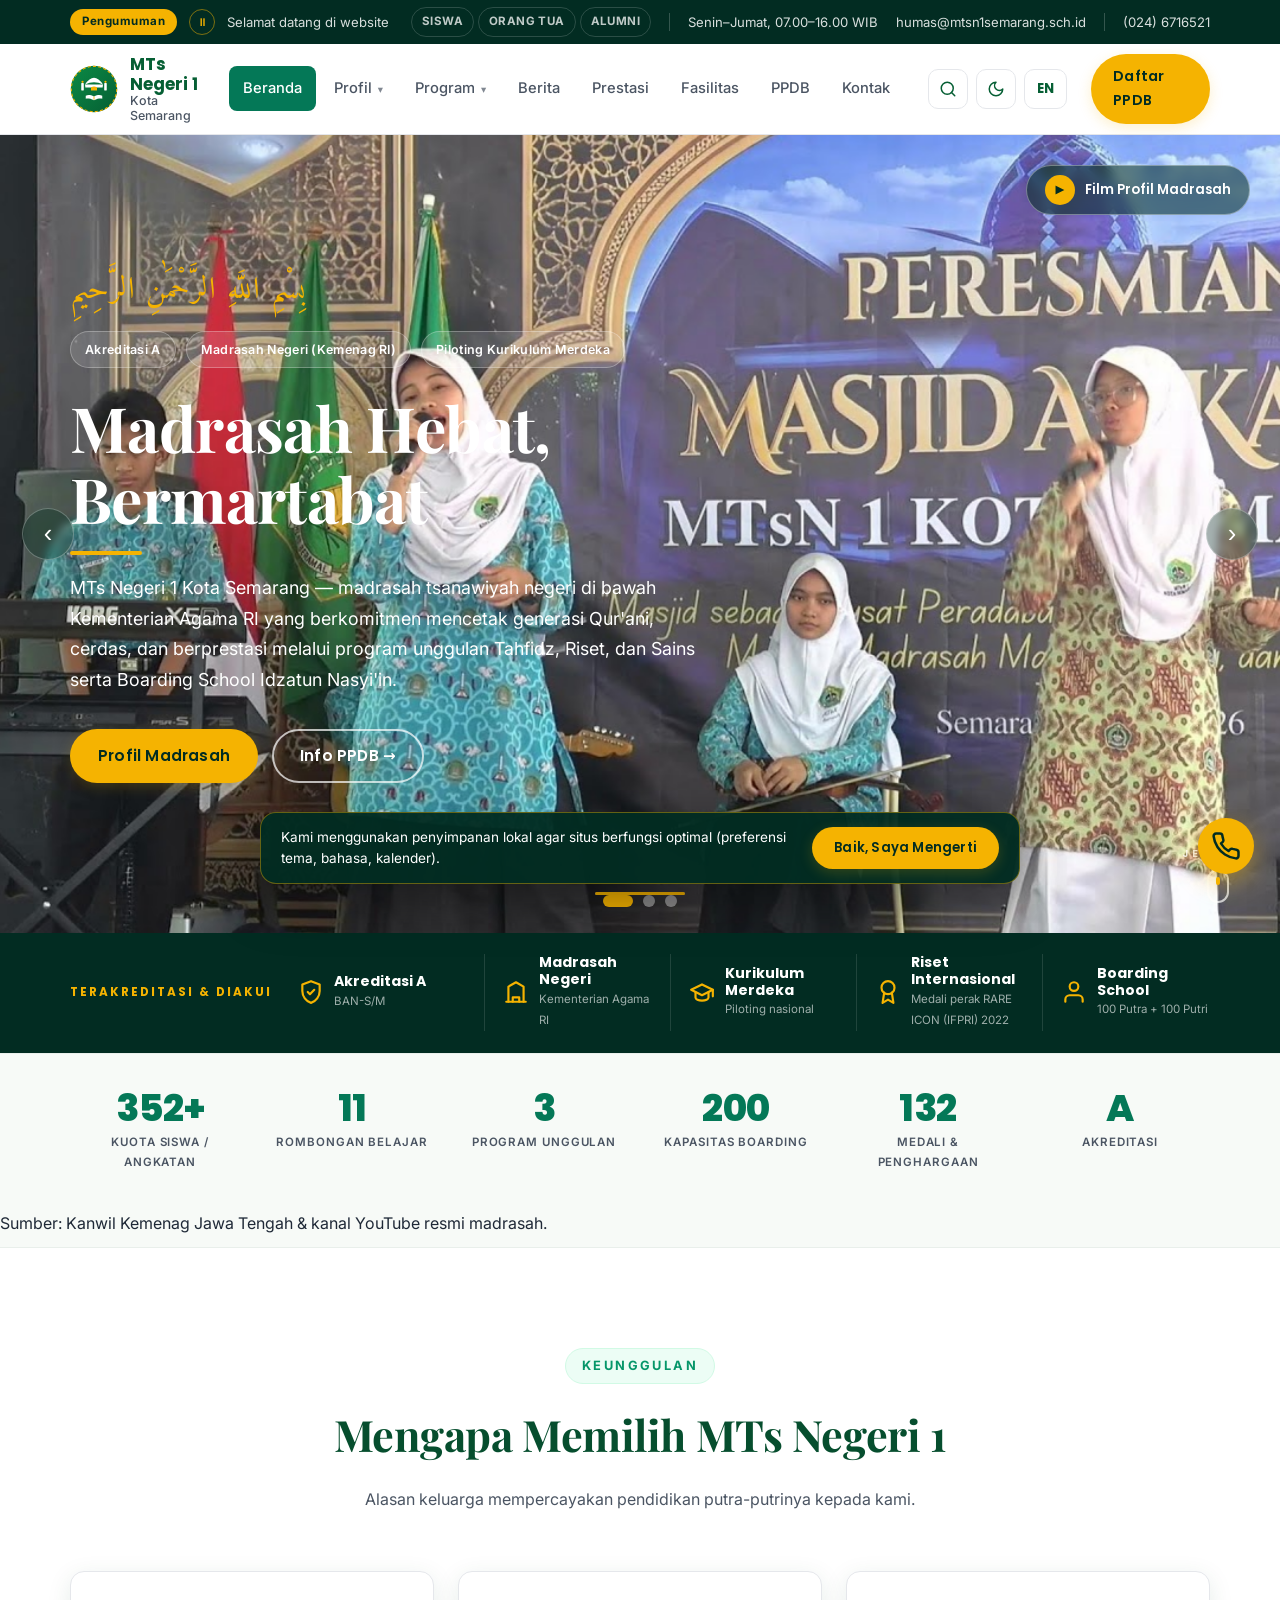
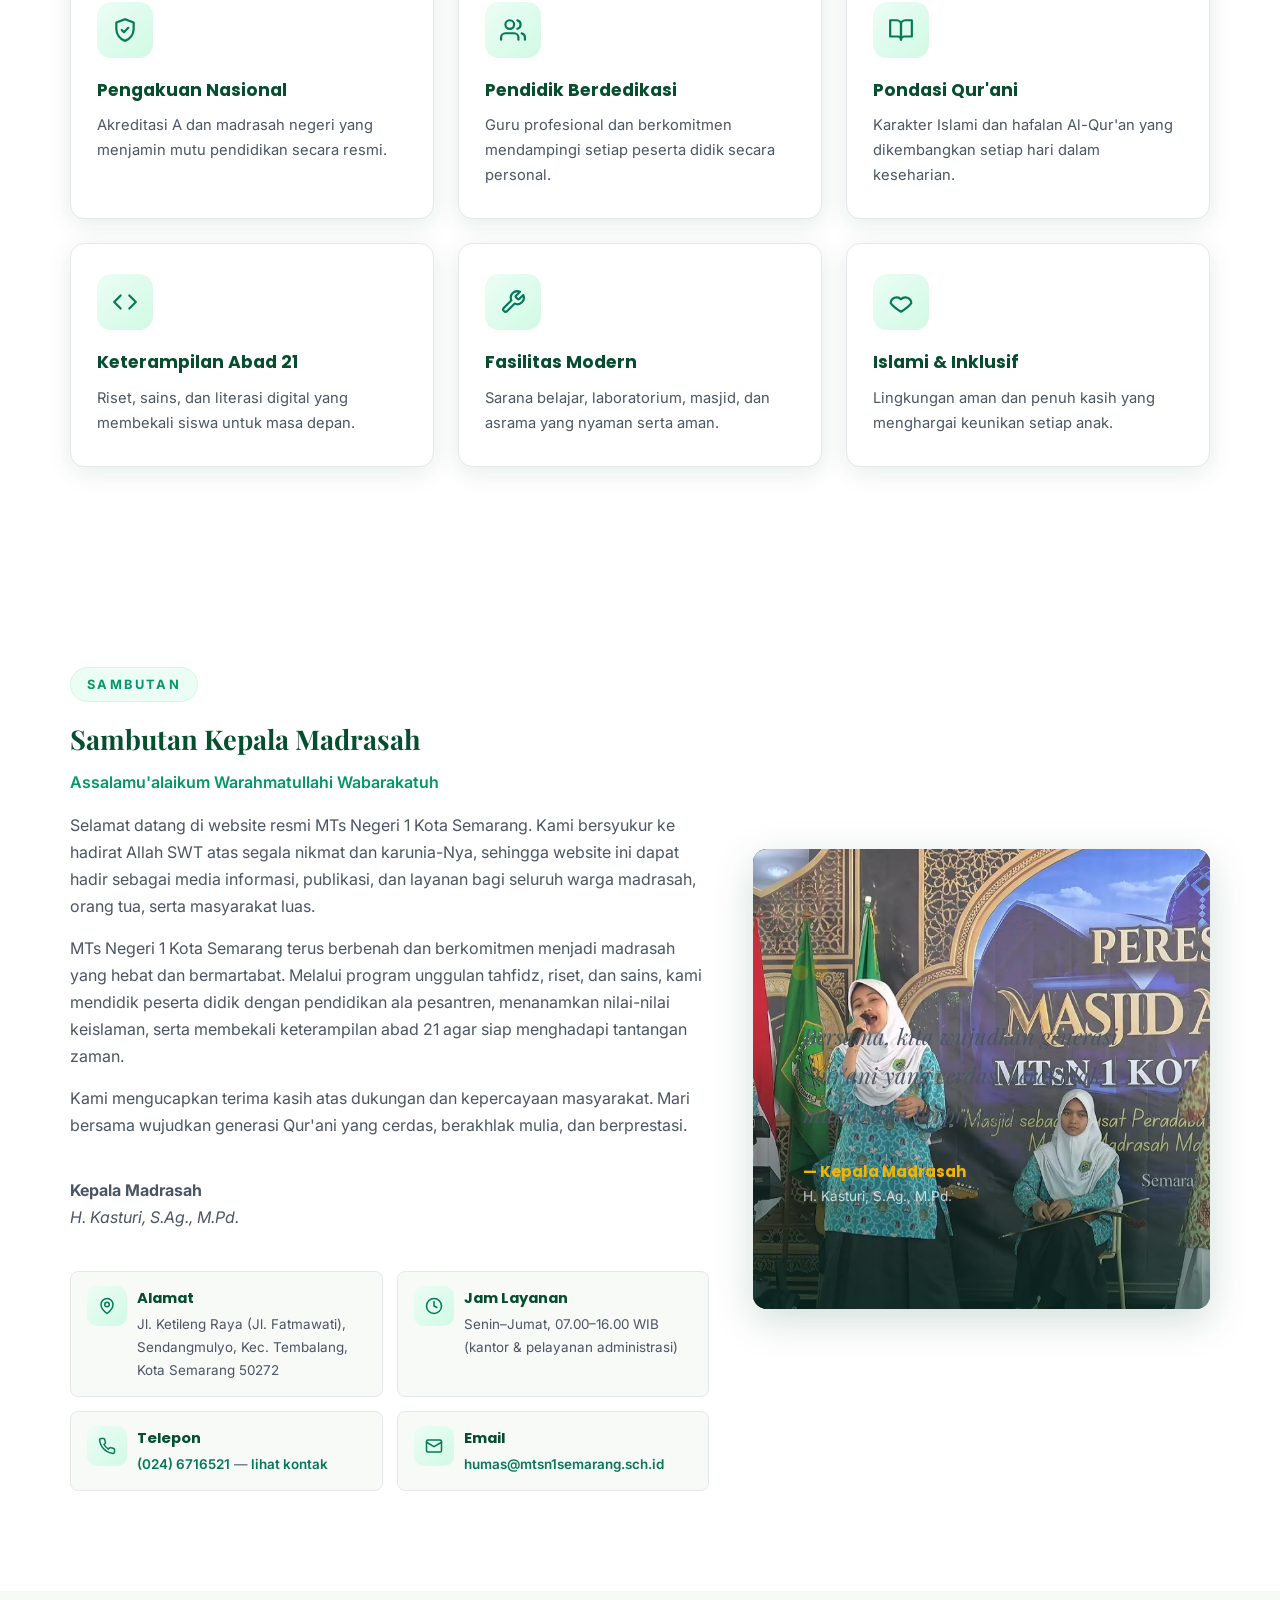
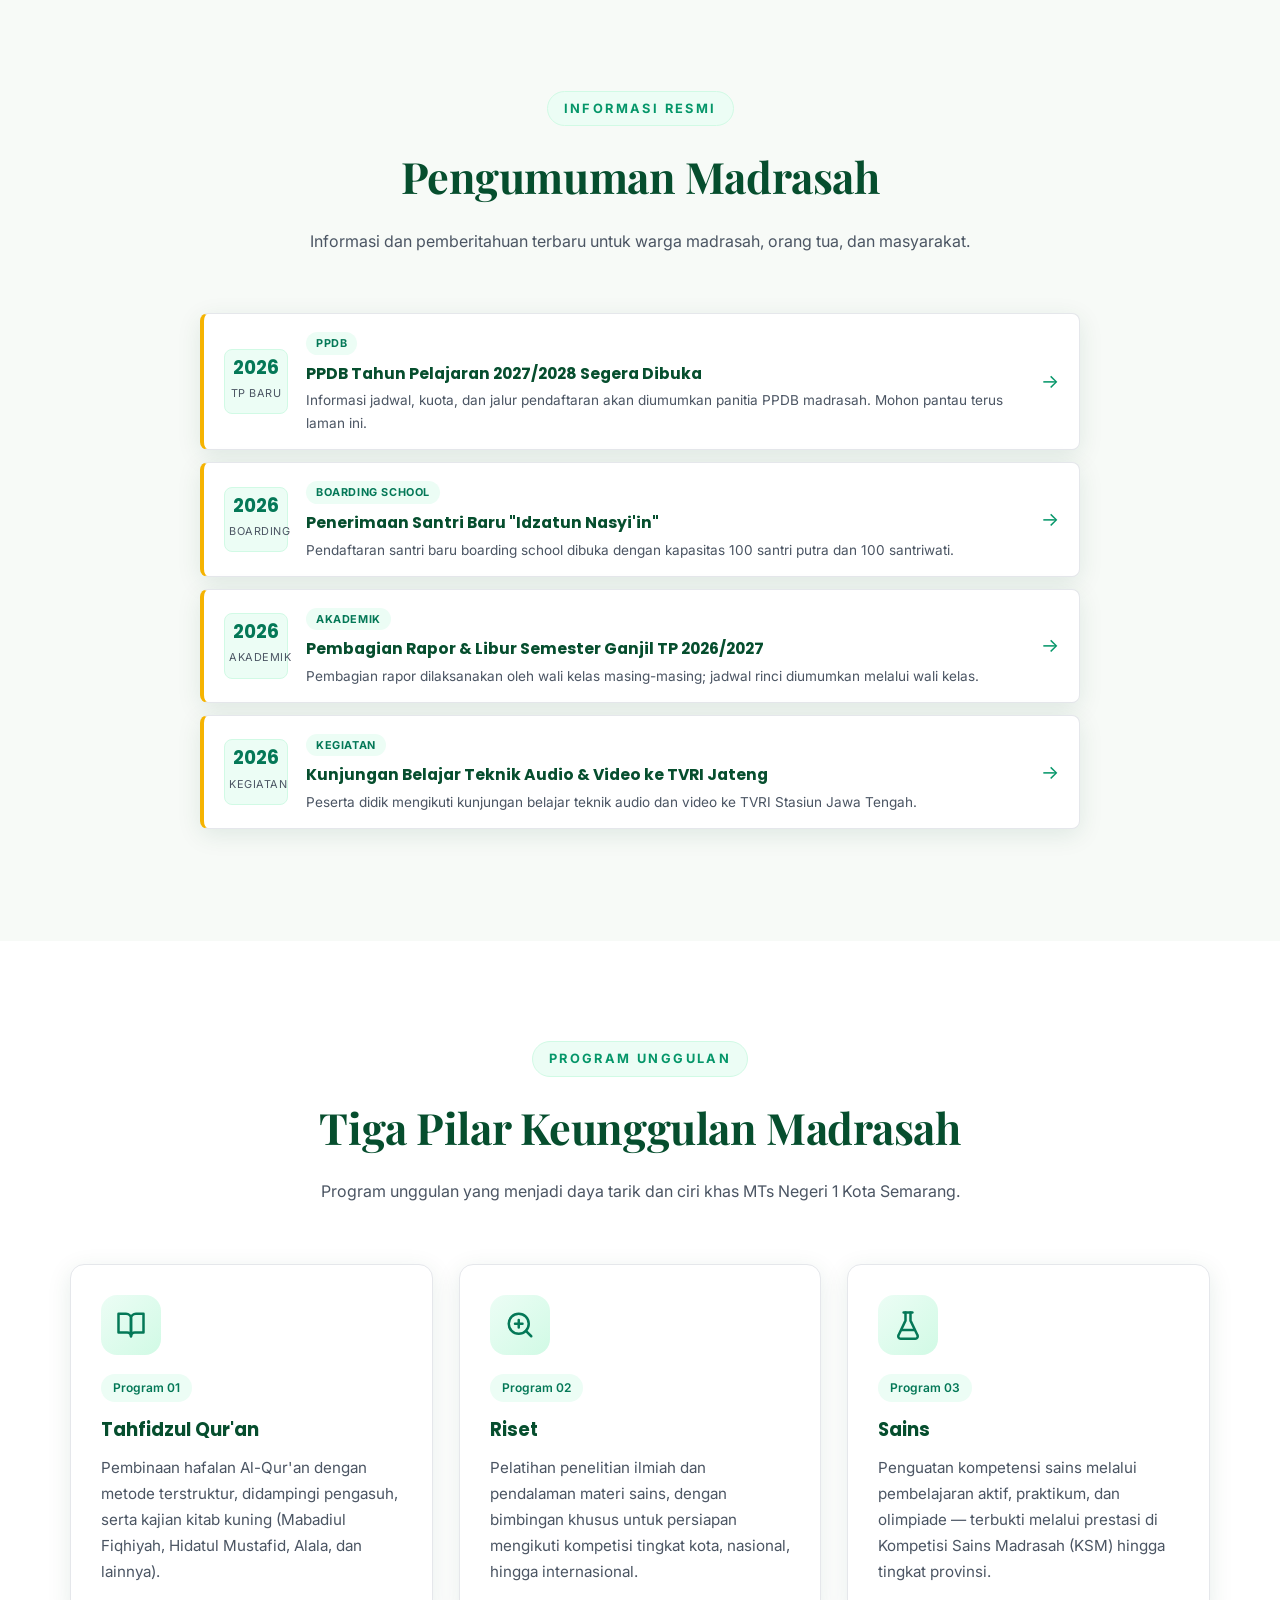
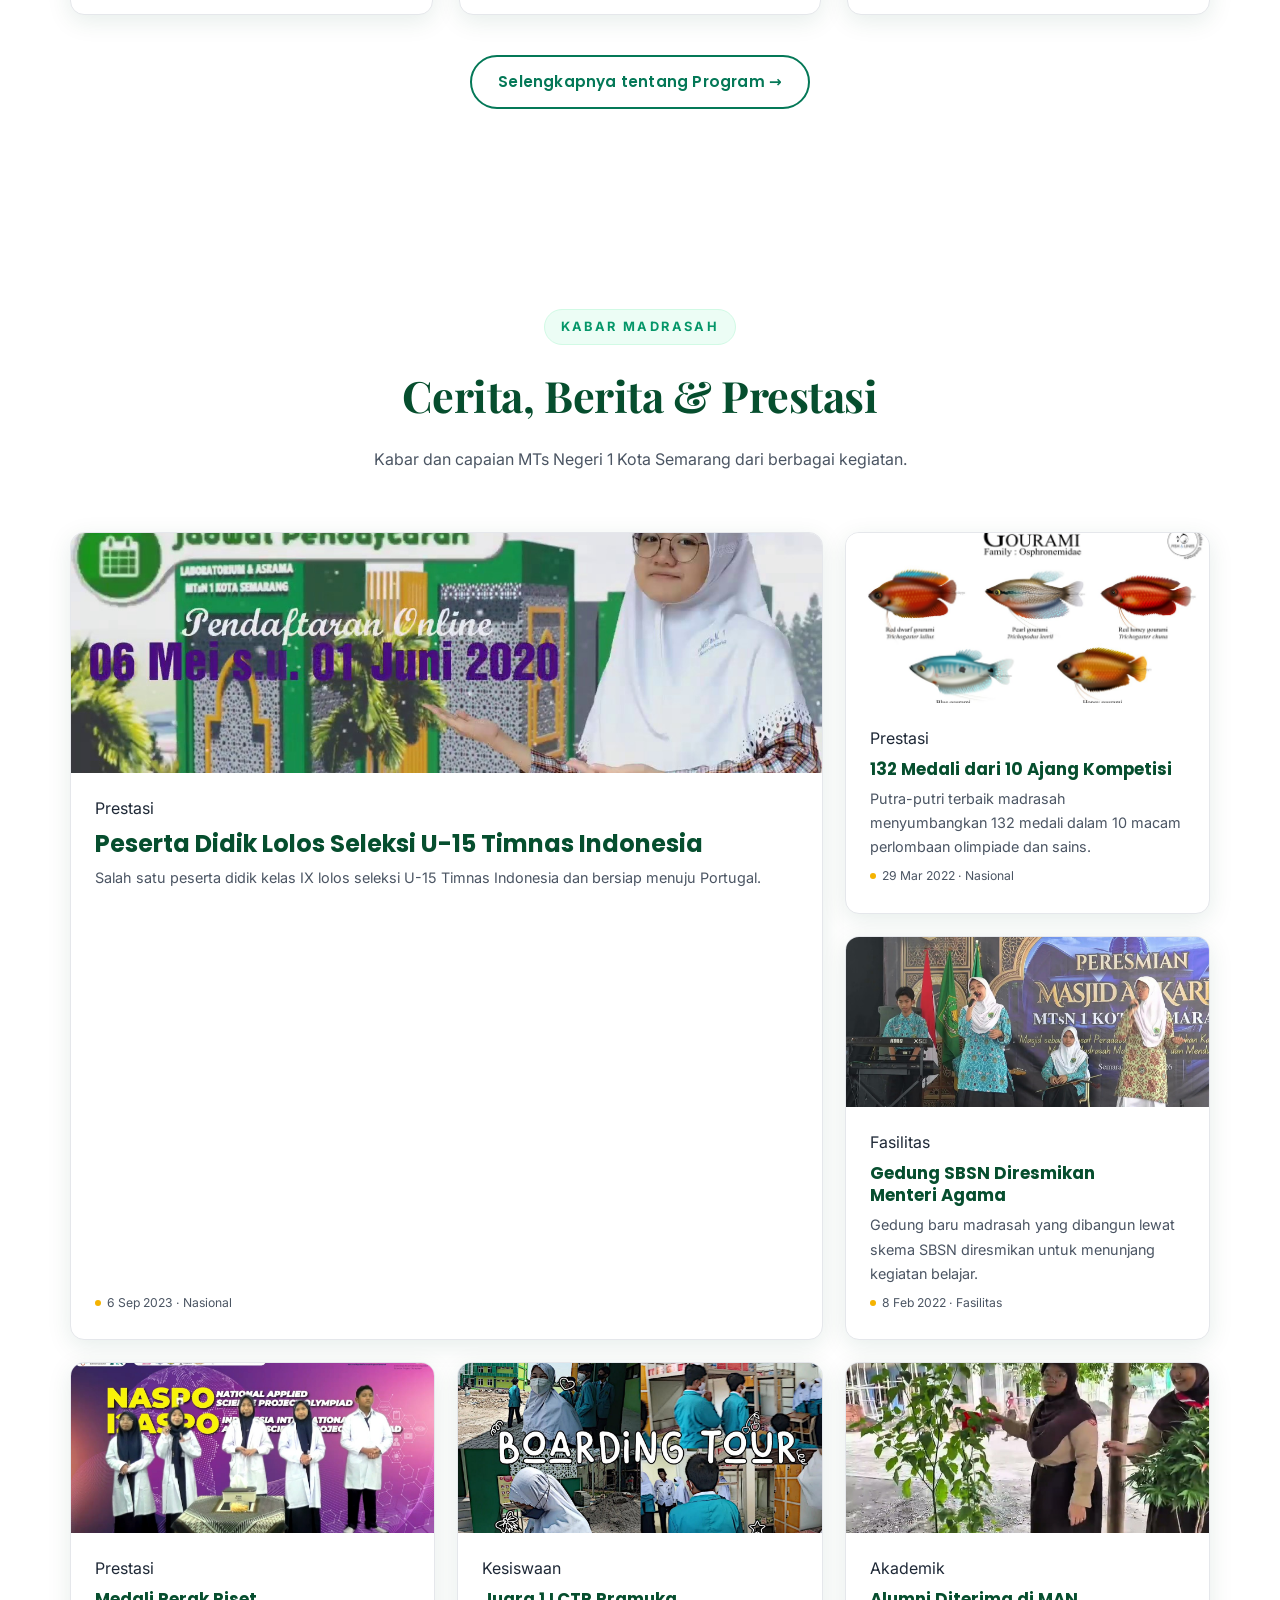
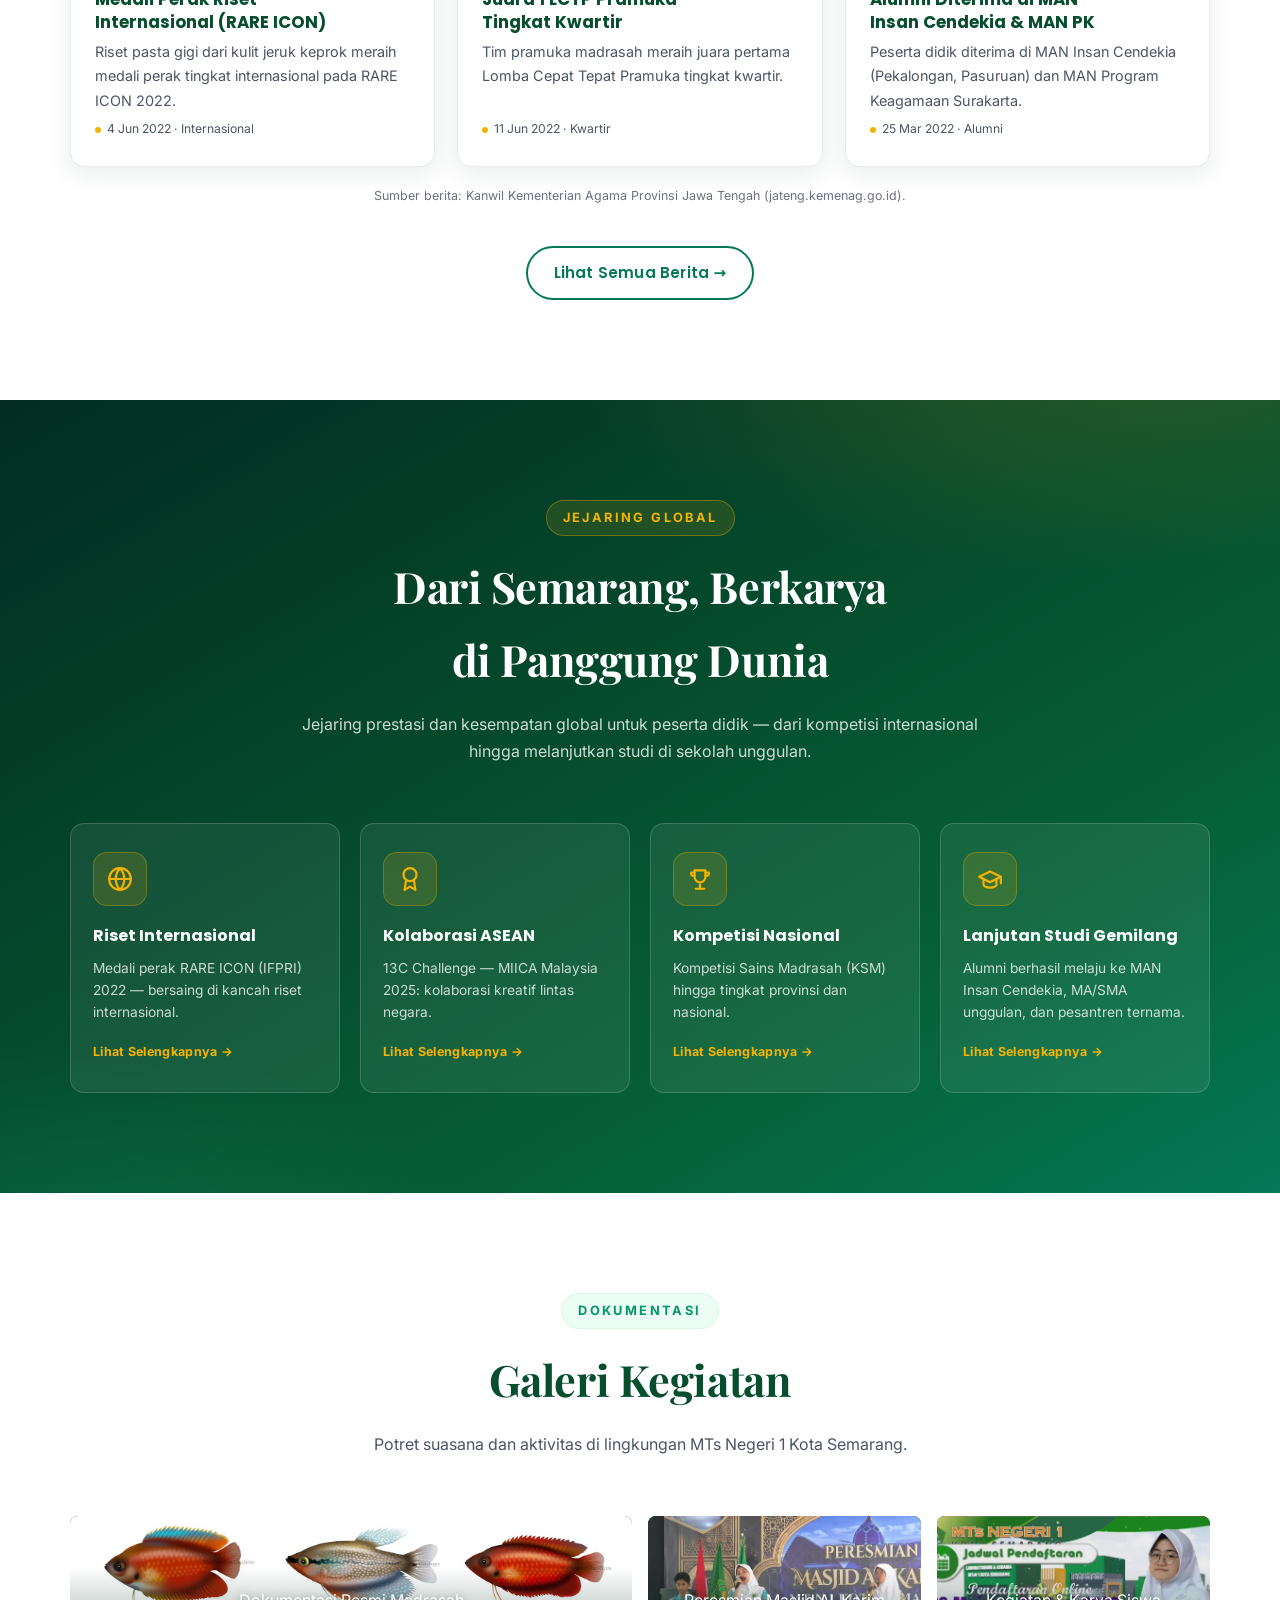
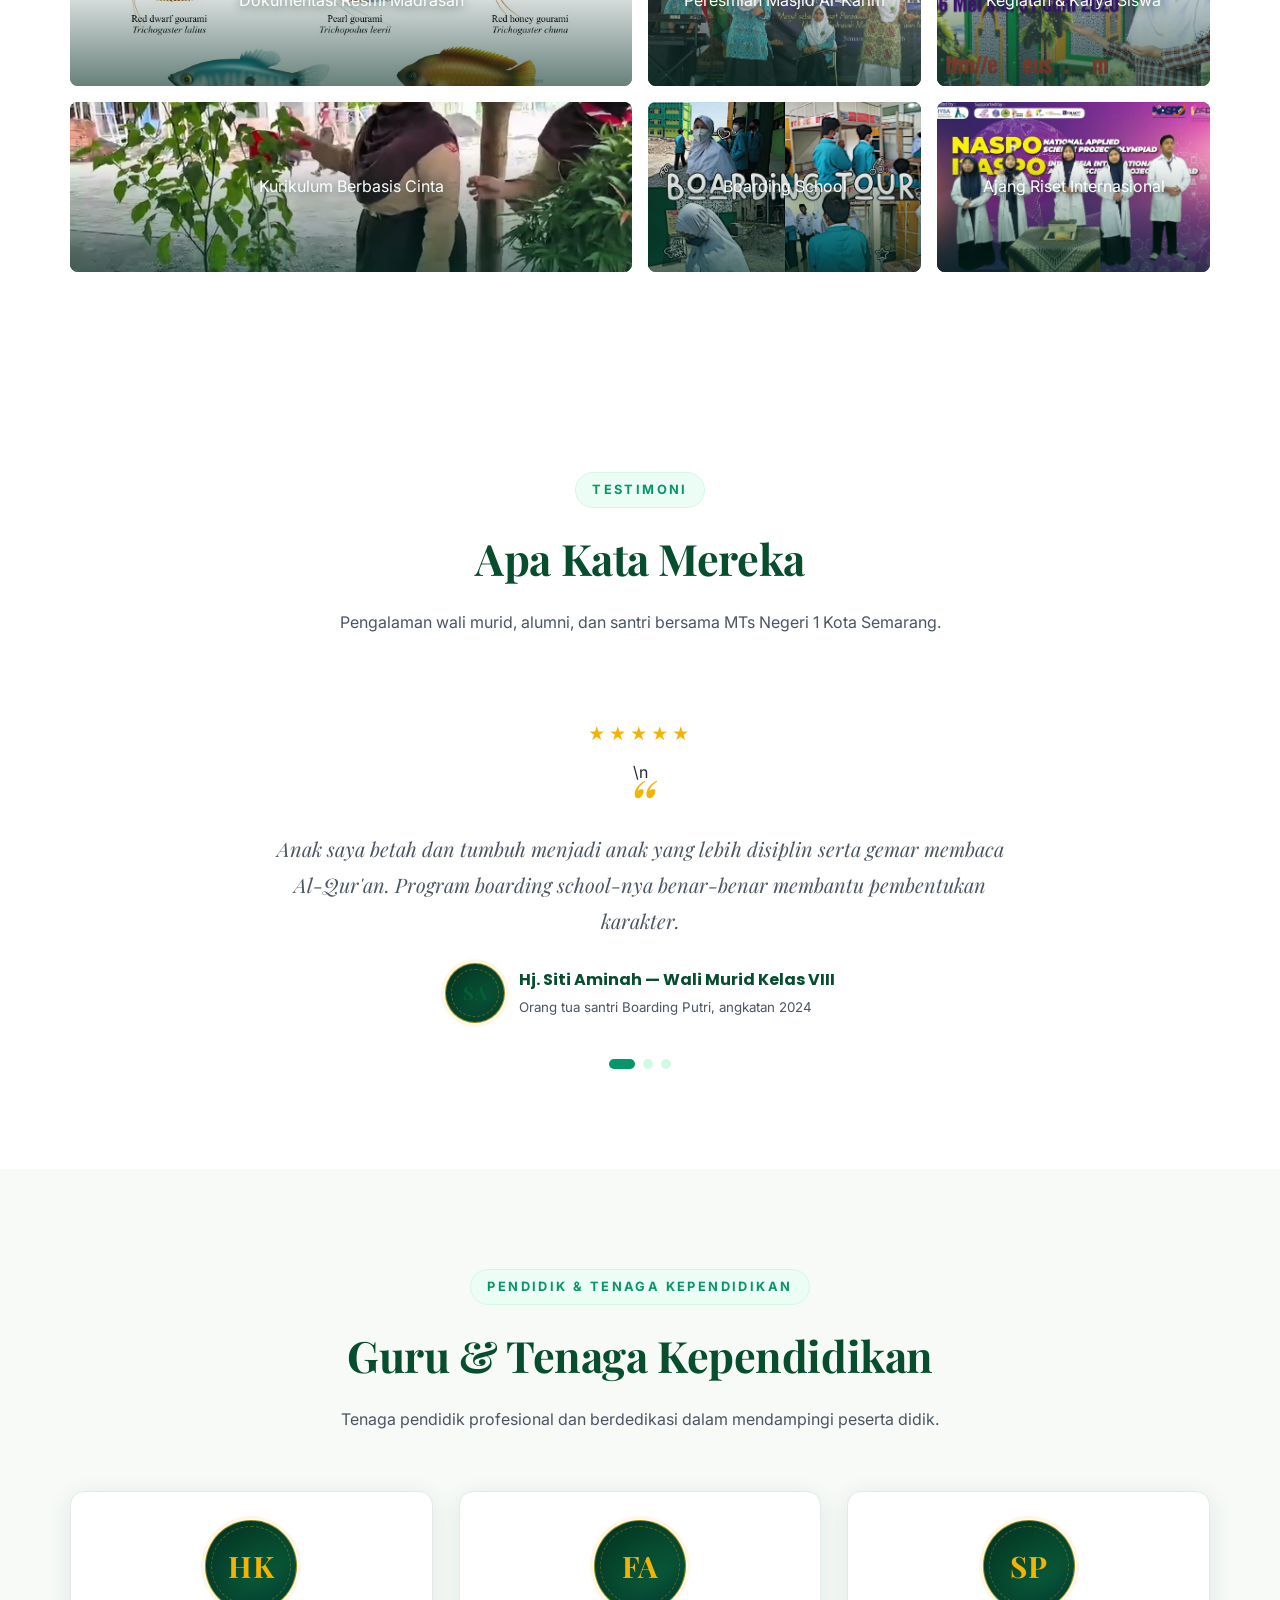
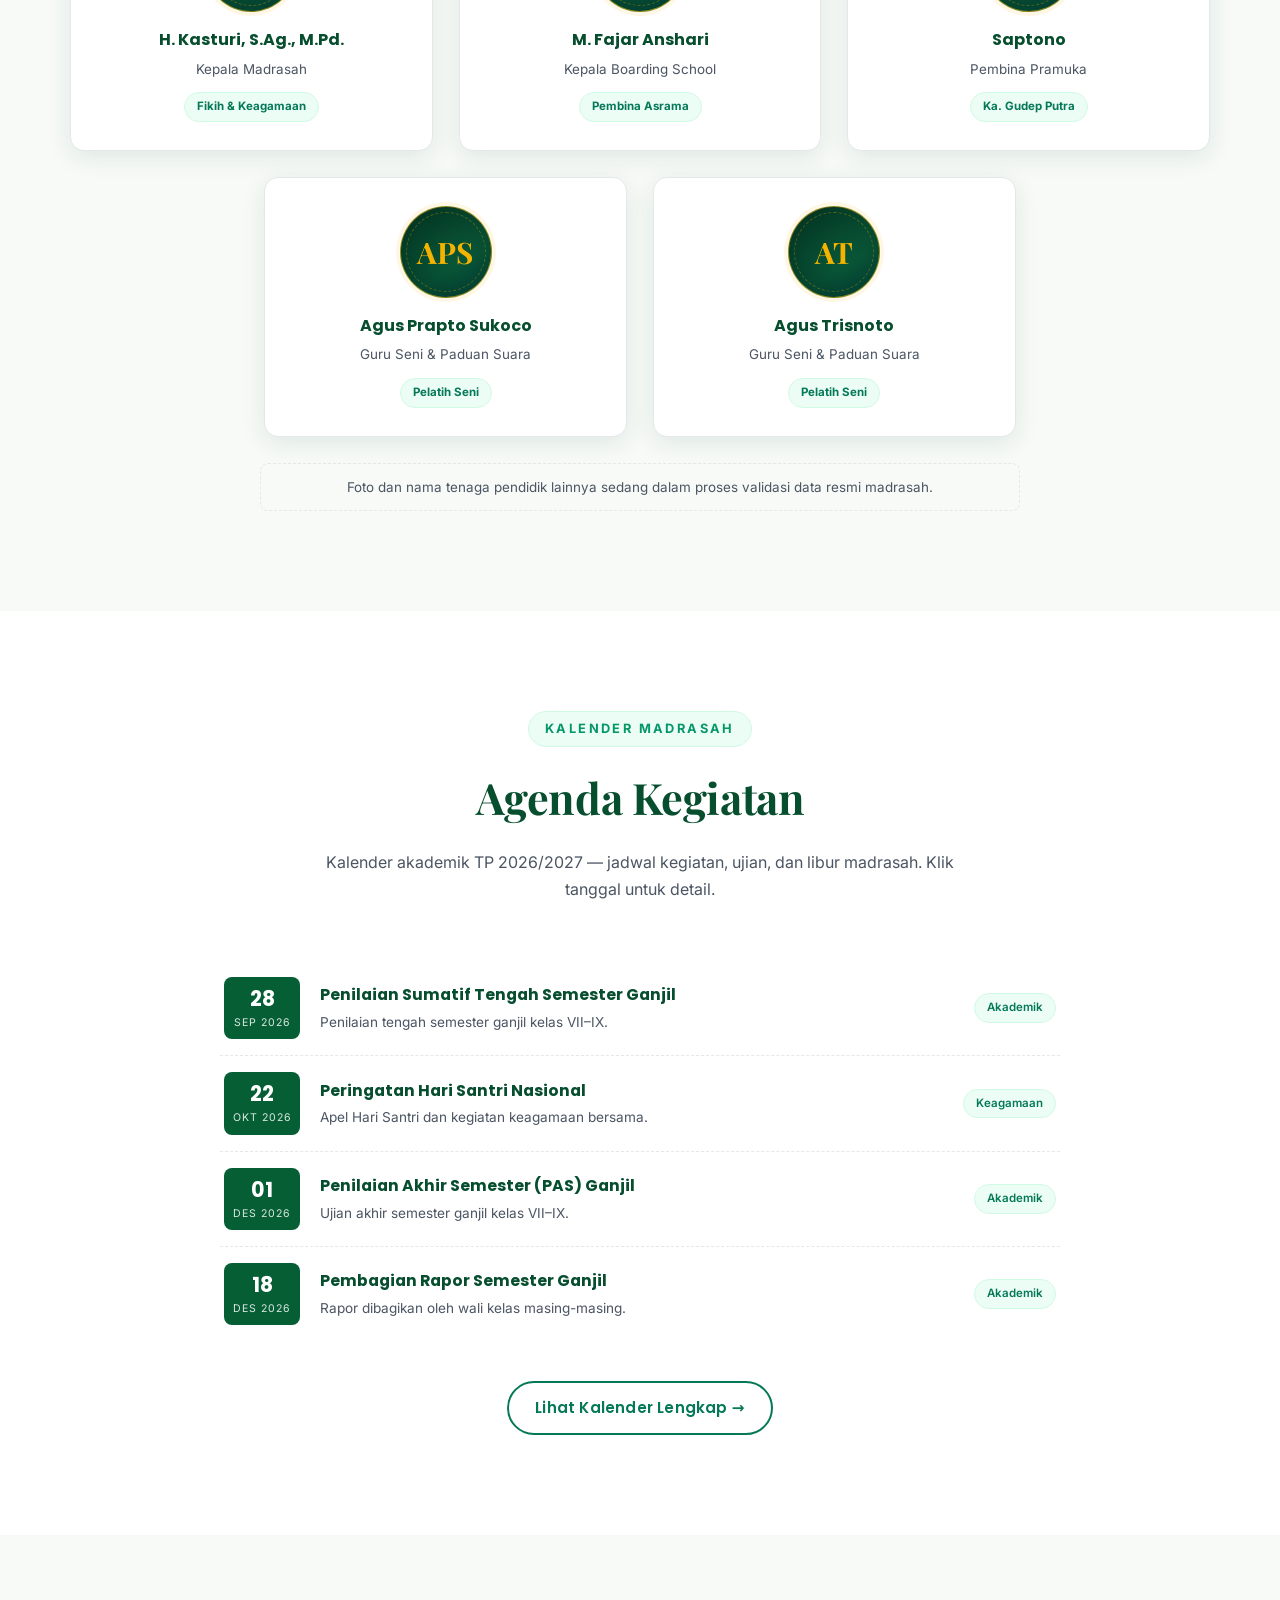
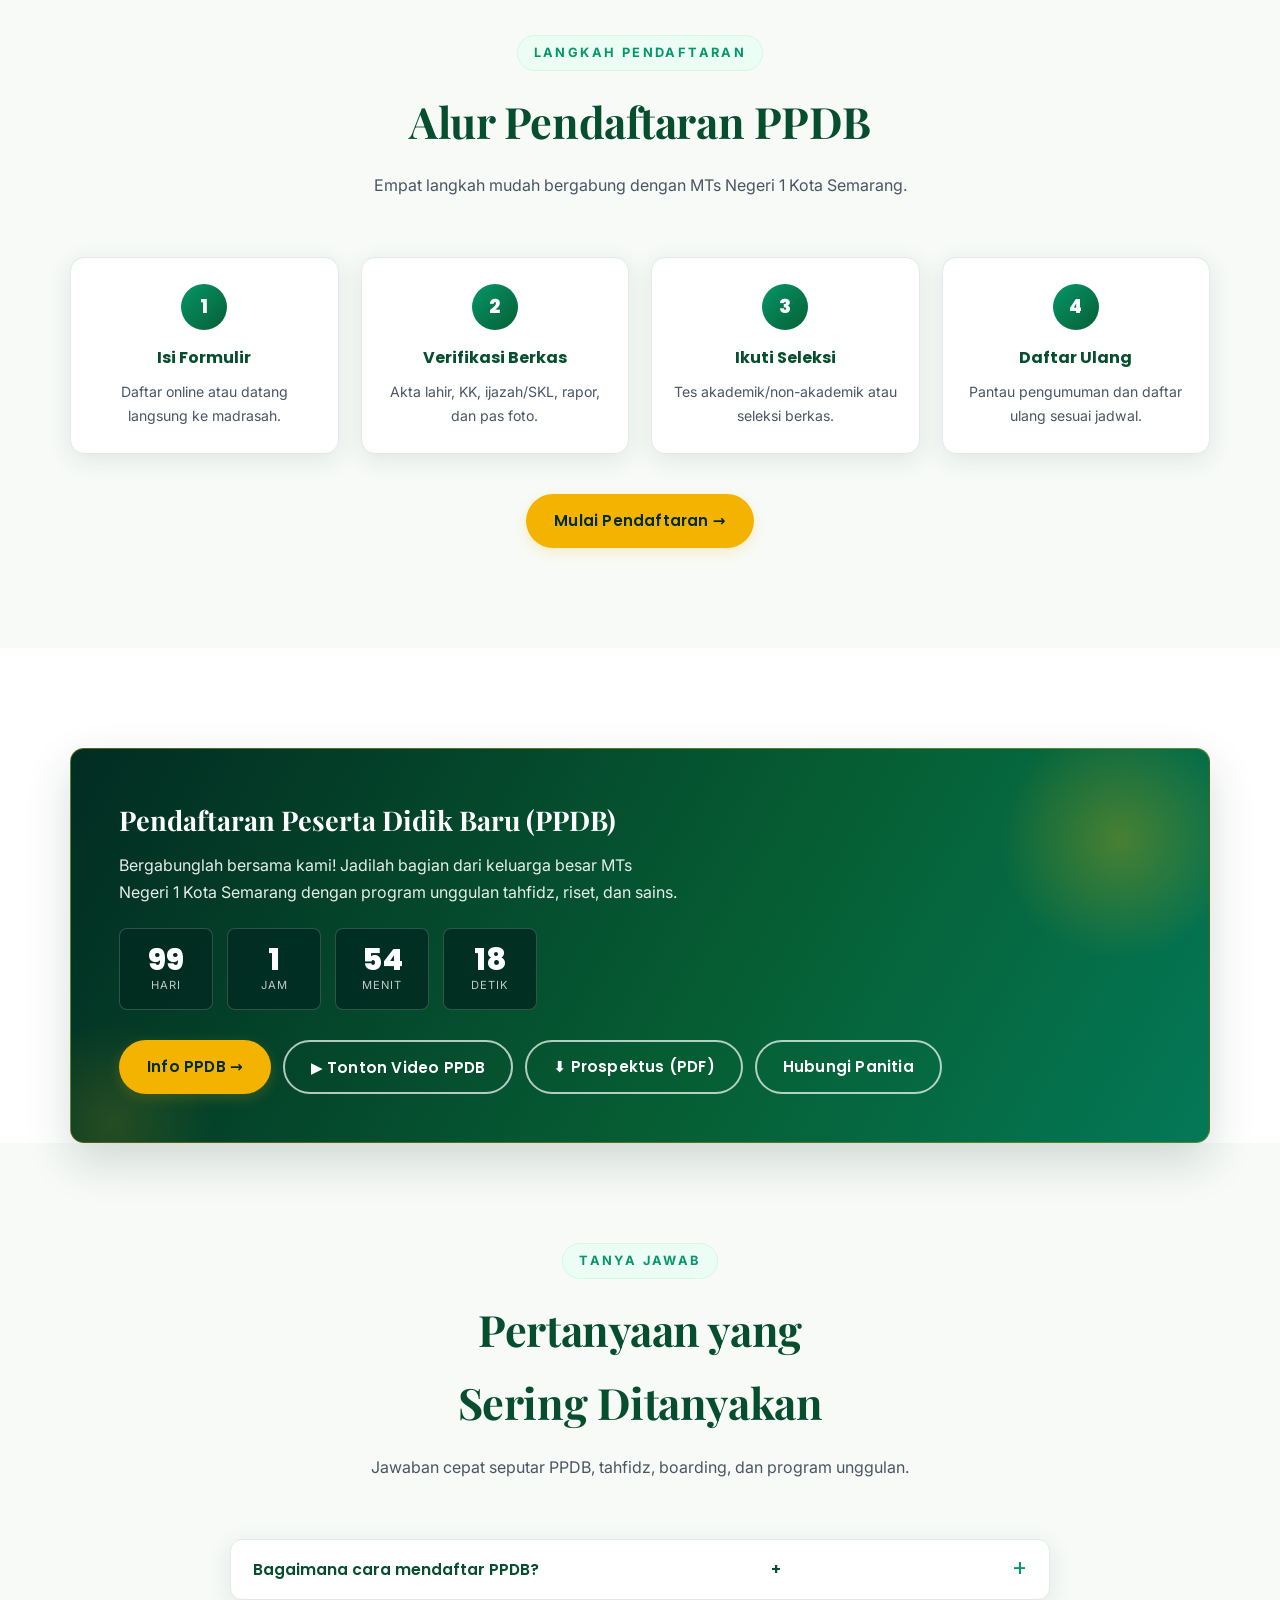
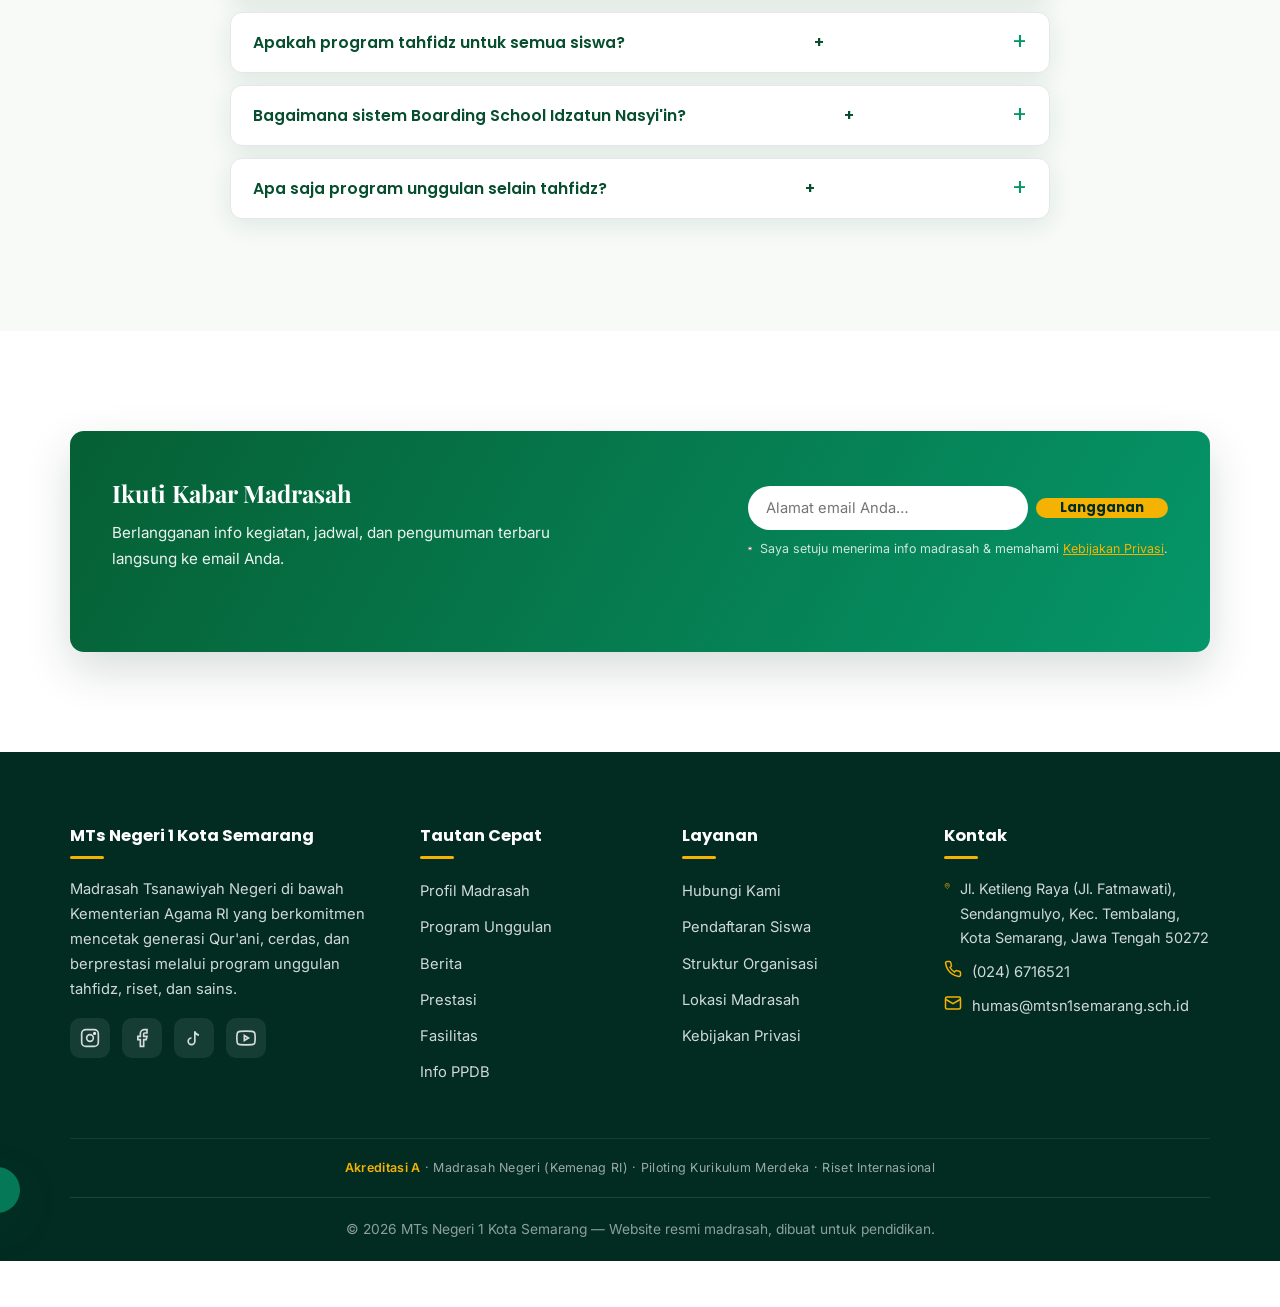
==== commit 51b82c69: "Percantik beranda standar internasional: trust strip akreditasi, hero chips, agenda kalender, alur P" ====
--- a/index.html
+++ b/index.html
@@ -220,6 +220,11 @@
       <!-- Slide 1 -->
       <div class="hero-inner slide-panel active">
         <p class="hero-bismillah">بِسْمِ اللَّهِ الرَّحْمَٰنِ الرَّحِيمِ</p>
+        <div class="hero-chips">
+          <span class="hero-chip" data-i18n="hero.c1">Akreditasi A</span>
+          <span class="hero-chip" data-i18n="hero.c2">Madrasah Negeri (Kemenag RI)</span>
+          <span class="hero-chip" data-i18n="hero.c3">Piloting Kurikulum Merdeka</span>
+        </div>
         <h1 data-i18n="hero.t1">Madrasah Hebat,<br>Bermartabat</h1>
         <p class="lead" data-i18n="hero.s1">
           <strong>MTs Negeri 1 Kota Semarang</strong> — madrasah tsanawiyah negeri di bawah
@@ -276,6 +281,35 @@
       <i></i>
     </button>
   </section>
+
+  <!-- ===== Trust strip: akreditasi & pengakuan ===== -->
+  <div class="trust-strip">
+    <div class="container trust-inner">
+      <span class="trust-label" data-i18n="trust.label">Terakreditasi &amp; Diakui</span>
+      <div class="trust-items">
+        <div class="trust-item">
+          <svg width="26" height="26" viewBox="0 0 24 24" fill="none" stroke="currentColor" stroke-width="2" stroke-linecap="round" stroke-linejoin="round"><path d="M12 2 4 5v6c0 5 3.4 9.7 8 11 4.6-1.3 8-6 8-11V5z"/><path d="m9 12 2 2 4-4"/></svg>
+          <div><b data-i18n="trust.1">Akreditasi A</b><span data-i18n="trust.1s">BAN-S/M</span></div>
+        </div>
+        <div class="trust-item">
+          <svg width="26" height="26" viewBox="0 0 24 24" fill="none" stroke="currentColor" stroke-width="2" stroke-linecap="round" stroke-linejoin="round"><path d="M3 21h18"/><path d="M5 21V7l7-4 7 4v14"/><path d="M9 21v-4h6v4"/></svg>
+          <div><b data-i18n="trust.2">Madrasah Negeri</b><span data-i18n="trust.2s">Kementerian Agama RI</span></div>
+        </div>
+        <div class="trust-item">
+          <svg width="26" height="26" viewBox="0 0 24 24" fill="none" stroke="currentColor" stroke-width="2" stroke-linecap="round" stroke-linejoin="round"><path d="M22 10 12 5 2 10l10 5 10-5z"/><path d="M6 12v5c0 1.7 2.7 3 6 3s6-1.3 6-3v-5"/><path d="M22 10v6"/></svg>
+          <div><b data-i18n="trust.3">Kurikulum Merdeka</b><span data-i18n="trust.3s">Piloting nasional</span></div>
+        </div>
+        <div class="trust-item">
+          <svg width="26" height="26" viewBox="0 0 24 24" fill="none" stroke="currentColor" stroke-width="2" stroke-linecap="round" stroke-linejoin="round"><circle cx="12" cy="8" r="6"/><path d="M15.5 12.5 17 22l-5-3-5 3 1.5-9.5"/></svg>
+          <div><b data-i18n="trust.4">Riset Internasional</b><span data-i18n="trust.4s">Medali perak RARE ICON (IFPRI) 2022</span></div>
+        </div>
+        <div class="trust-item">
+          <svg width="26" height="26" viewBox="0 0 24 24" fill="none" stroke="currentColor" stroke-width="2" stroke-linecap="round" stroke-linejoin="round"><path d="M20 21v-2a4 4 0 0 0-4-4H8a4 4 0 0 0-4 4v2"/><circle cx="12" cy="7" r="4"/></svg>
+          <div><b data-i18n="trust.5">Boarding School</b><span data-i18n="hero.c11">100 Putra + 100 Putri</span></div>
+        </div>
+      </div>
+    </div>
+  </div>
 
   <!-- ===== Statistik ===== -->
   <section class="stats-bar">
@@ -646,21 +680,21 @@
       </div>
       <div class="testi-slider reveal" id="testiSlider" style="transition-delay:.1s;">
         <div class="testi-panel active">
-          <p class="testi-quote" data-i18n="tes.1q">Anak saya betah dan tumbuh menjadi anak yang lebih disiplin serta gemar membaca Al-Qur'an. Program boarding school-nya benar-benar membantu pembentukan karakter.</p>
+          <div class="testi-stars" role="img" aria-label="Peringkat 5 dari 5">★★★★★</div>\n          <p class="testi-quote" data-i18n="tes.1q">Anak saya betah dan tumbuh menjadi anak yang lebih disiplin serta gemar membaca Al-Qur'an. Program boarding school-nya benar-benar membantu pembentukan karakter.</p>
           <div class="testi-author">
             <span class="avatar-mono sm" aria-hidden="true">SA</span>
             <div class="author-left"><b data-i18n="tes.1b">Hj. Siti Aminah — Wali Murid Kelas VIII</b><small data-i18n="tes.1s">Orang tua santri Boarding Putri, angkatan 2024</small></div>
           </div>
         </div>
         <div class="testi-panel">
-          <p class="testi-quote" data-i18n="tes.2q">Pembinaan riset dan sains di madrasah ini sangat membekali saya. Saya bisa lolos seleksi MAN Insan Cendekia berkat pengalaman olimpiade dan KIR yang saya dapatkan di sini.</p>
+          <div class="testi-stars" role="img" aria-label="Peringkat 5 dari 5">★★★★★</div>\n          <p class="testi-quote" data-i18n="tes.2q">Pembinaan riset dan sains di madrasah ini sangat membekali saya. Saya bisa lolos seleksi MAN Insan Cendekia berkat pengalaman olimpiade dan KIR yang saya dapatkan di sini.</p>
           <div class="testi-author">
             <span class="avatar-mono sm" aria-hidden="true">RP</span>
             <div class="author-left"><b data-i18n="tes.2b">M. Rizky Pratama — Alumni 2023</b><small data-i18n="tes.2s">Diterima di MAN Insan Cendekia Pekalongan</small></div>
           </div>
         </div>
         <div class="testi-panel">
-          <p class="testi-quote" data-i18n="tes.3q">Bangga rasanya menjadi bagian dari kemenangan tim riset di ajang internasional. Guru-guru di sini sangat suportif dalam mendampingi kami mengembangkan ide penelitian.</p>
+          <div class="testi-stars" role="img" aria-label="Peringkat 5 dari 5">★★★★★</div>\n          <p class="testi-quote" data-i18n="tes.3q">Bangga rasanya menjadi bagian dari kemenangan tim riset di ajang internasional. Guru-guru di sini sangat suportif dalam mendampingi kami mengembangkan ide penelitian.</p>
           <div class="testi-author">
             <span class="avatar-mono sm" aria-hidden="true">NP</span>
             <div class="author-left"><b data-i18n="tes.3b">Nayla Putri Ramadhani — Kelas IX</b><small data-i18n="tes.3s">Tim Riset Medali Perak RARE ICON 2022</small></div>
@@ -712,6 +746,62 @@
         </div>
       </div>
       <p class="teacher-note" data-i18n="tea.note">Foto dan nama tenaga pendidik lainnya sedang dalam proses validasi data resmi madrasah.</p>
+    </div>
+  </section>
+
+  <!-- ===== Agenda ===== -->
+  <section class="section">
+    <div class="container">
+      <div class="section-head reveal">
+        <span class="section-eyebrow" data-i18n="age.ey">Kalender Madrasah</span>
+        <h2 data-i18n="age.h">Agenda Kegiatan</h2>
+        <p data-i18n="age.p">Kalender akademik TP 2026/2027 — jadwal kegiatan, ujian, dan libur madrasah. Klik tanggal untuk detail.</p>
+      </div>
+      <div class="agenda-list reveal">
+        <div class="agenda-item">
+          <div class="agenda-date"><b>28</b><small>Sep 2026</small></div>
+          <div class="agenda-body"><h4 data-i18n="ag.1t">Penilaian Sumatif Tengah Semester Ganjil</h4><p data-i18n="ag.1d">Penilaian tengah semester ganjil kelas VII–IX.</p></div>
+          <span class="agenda-tag">Akademik</span>
+        </div>
+        <div class="agenda-item">
+          <div class="agenda-date"><b>22</b><small>Okt 2026</small></div>
+          <div class="agenda-body"><h4 data-i18n="ag.2t">Peringatan Hari Santri Nasional</h4><p data-i18n="ag.2d">Apel Hari Santri dan kegiatan keagamaan bersama.</p></div>
+          <span class="agenda-tag">Keagamaan</span>
+        </div>
+        <div class="agenda-item">
+          <div class="agenda-date"><b>01</b><small>Des 2026</small></div>
+          <div class="agenda-body"><h4 data-i18n="ag.3t">Penilaian Akhir Semester (PAS) Ganjil</h4><p data-i18n="ag.3d">Ujian akhir semester ganjil kelas VII–IX.</p></div>
+          <span class="agenda-tag">Akademik</span>
+        </div>
+        <div class="agenda-item">
+          <div class="agenda-date"><b>18</b><small>Des 2026</small></div>
+          <div class="agenda-body"><h4 data-i18n="ag.4t">Pembagian Rapor Semester Ganjil</h4><p data-i18n="ag.4d">Rapor dibagikan oleh wali kelas masing-masing.</p></div>
+          <span class="agenda-tag">Akademik</span>
+        </div>
+      </div>
+      <div class="center-cta">
+        <a href="profil.html#agenda" class="btn btn-ghost" data-i18n="ag.btn">Lihat Kalender Lengkap →</a>
+      </div>
+    </div>
+  </section>
+
+  <!-- ===== Alur Pendaftaran ===== -->
+  <section class="section section-alt">
+    <div class="container">
+      <div class="section-head reveal">
+        <span class="section-eyebrow" data-i18n="stp.ey">Langkah Pendaftaran</span>
+        <h2 data-i18n="stp.h">Alur Pendaftaran PPDB</h2>
+        <p data-i18n="stp.p">Empat langkah mudah bergabung dengan MTs Negeri 1 Kota Semarang.</p>
+      </div>
+      <div class="steps">
+        <div class="step reveal"><div class="step-num"></div><h4 data-i18n="stp.1t">Isi Formulir</h4><p data-i18n="stp.1d">Daftar online atau datang langsung ke madrasah.</p></div>
+        <div class="step reveal" style="transition-delay:.08s;"><div class="step-num"></div><h4 data-i18n="stp.2t">Verifikasi Berkas</h4><p data-i18n="stp.2d">Akta lahir, KK, ijazah/SKL, rapor, dan pas foto.</p></div>
+        <div class="step reveal" style="transition-delay:.16s;"><div class="step-num"></div><h4 data-i18n="stp.3t">Ikuti Seleksi</h4><p data-i18n="stp.3d">Tes akademik/non-akademik atau seleksi berkas.</p></div>
+        <div class="step reveal" style="transition-delay:.24s;"><div class="step-num"></div><h4 data-i18n="stp.4t">Daftar Ulang</h4><p data-i18n="stp.4d">Pantau pengumuman dan daftar ulang sesuai jadwal.</p></div>
+      </div>
+      <div class="center-cta">
+        <a href="ppdb.html" class="btn btn-gold" data-i18n="stp.btn">Mulai Pendaftaran →</a>
+      </div>
     </div>
   </section>
 
--- a/css/style.css
+++ b/css/style.css
@@ -2262,3 +2262,11 @@
   .cta-banner--ppdb { padding: 36px 24px; }
   .countdown--start { justify-content: center; }
 }
+
+/* ---------- Bintang rating testimoni ---------- */
+.testi-stars {
+  color: var(--gold); font-size: 1.05rem; letter-spacing: 4px;
+  margin-bottom: 10px;
+}
+.testi-slider .testi-panel { padding-top: 26px; }
+html[data-theme="dark"] .testi-stars { color: #ffd34d; }
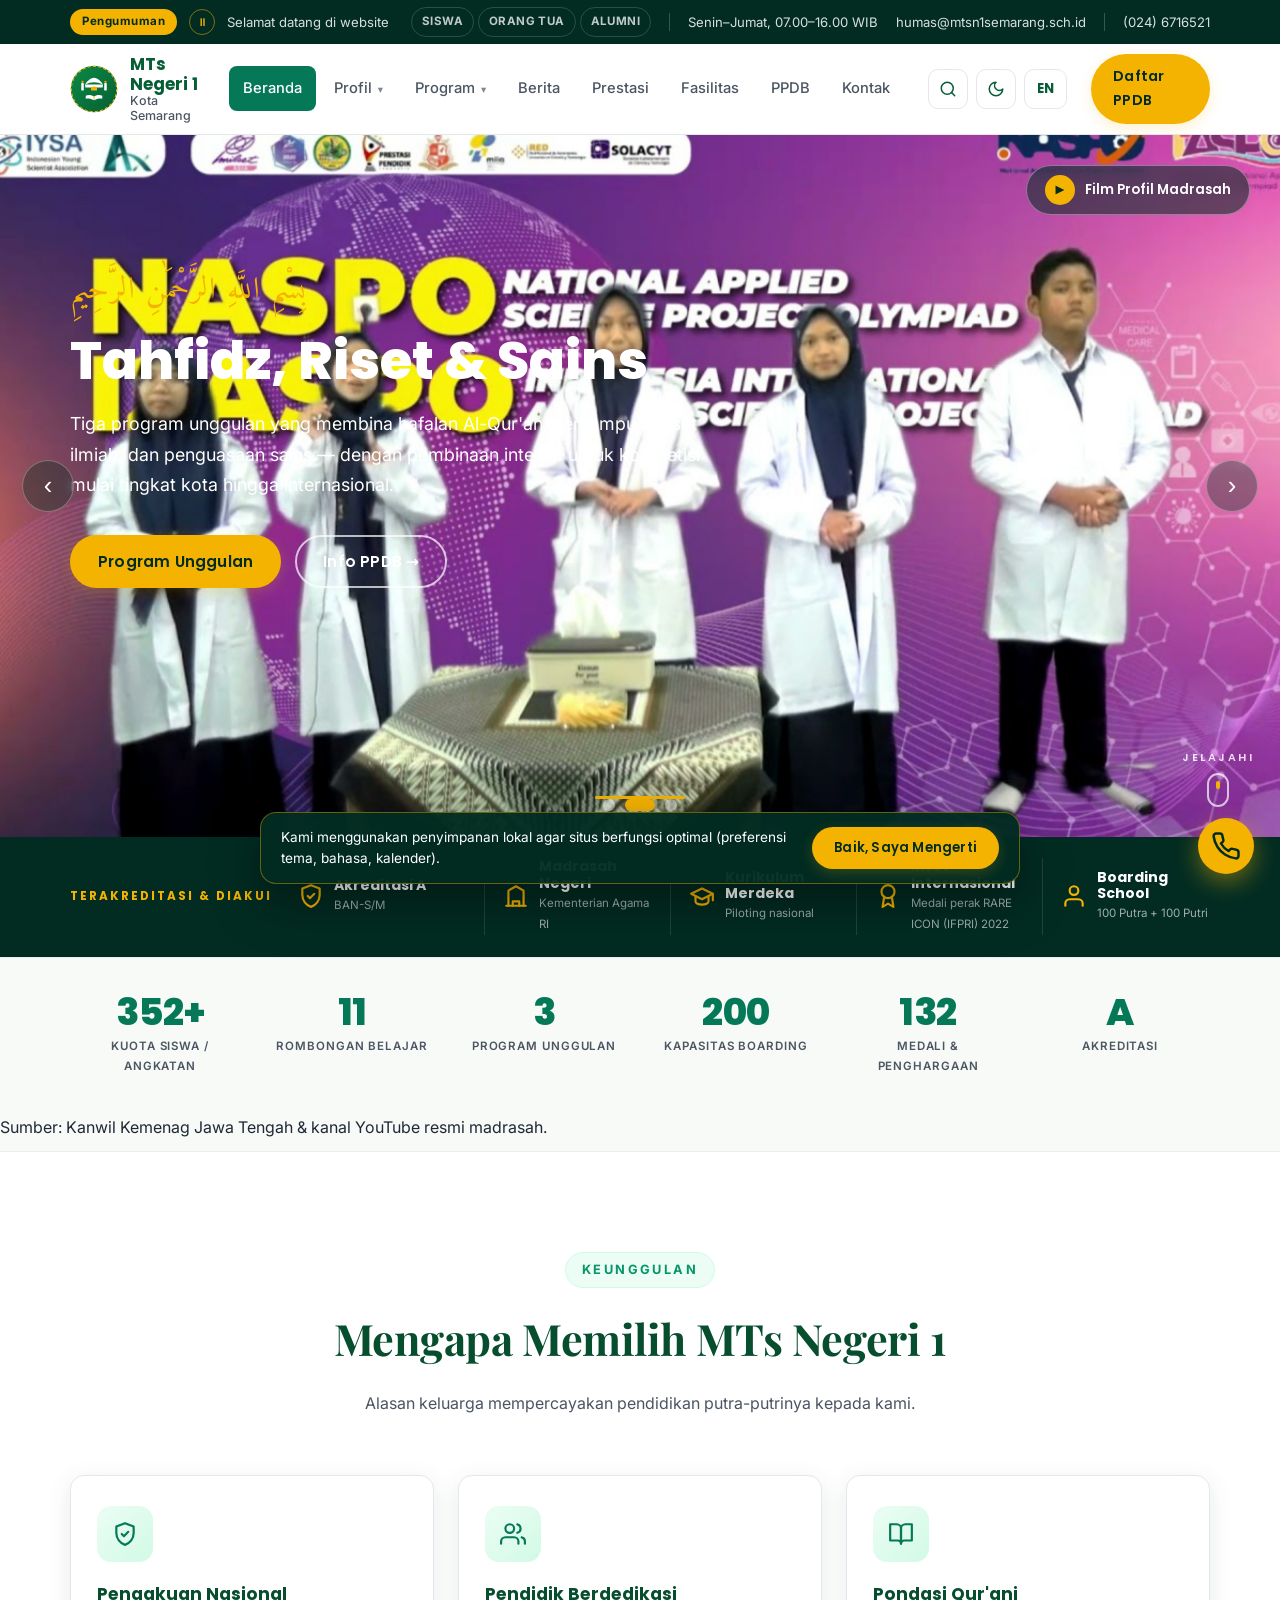
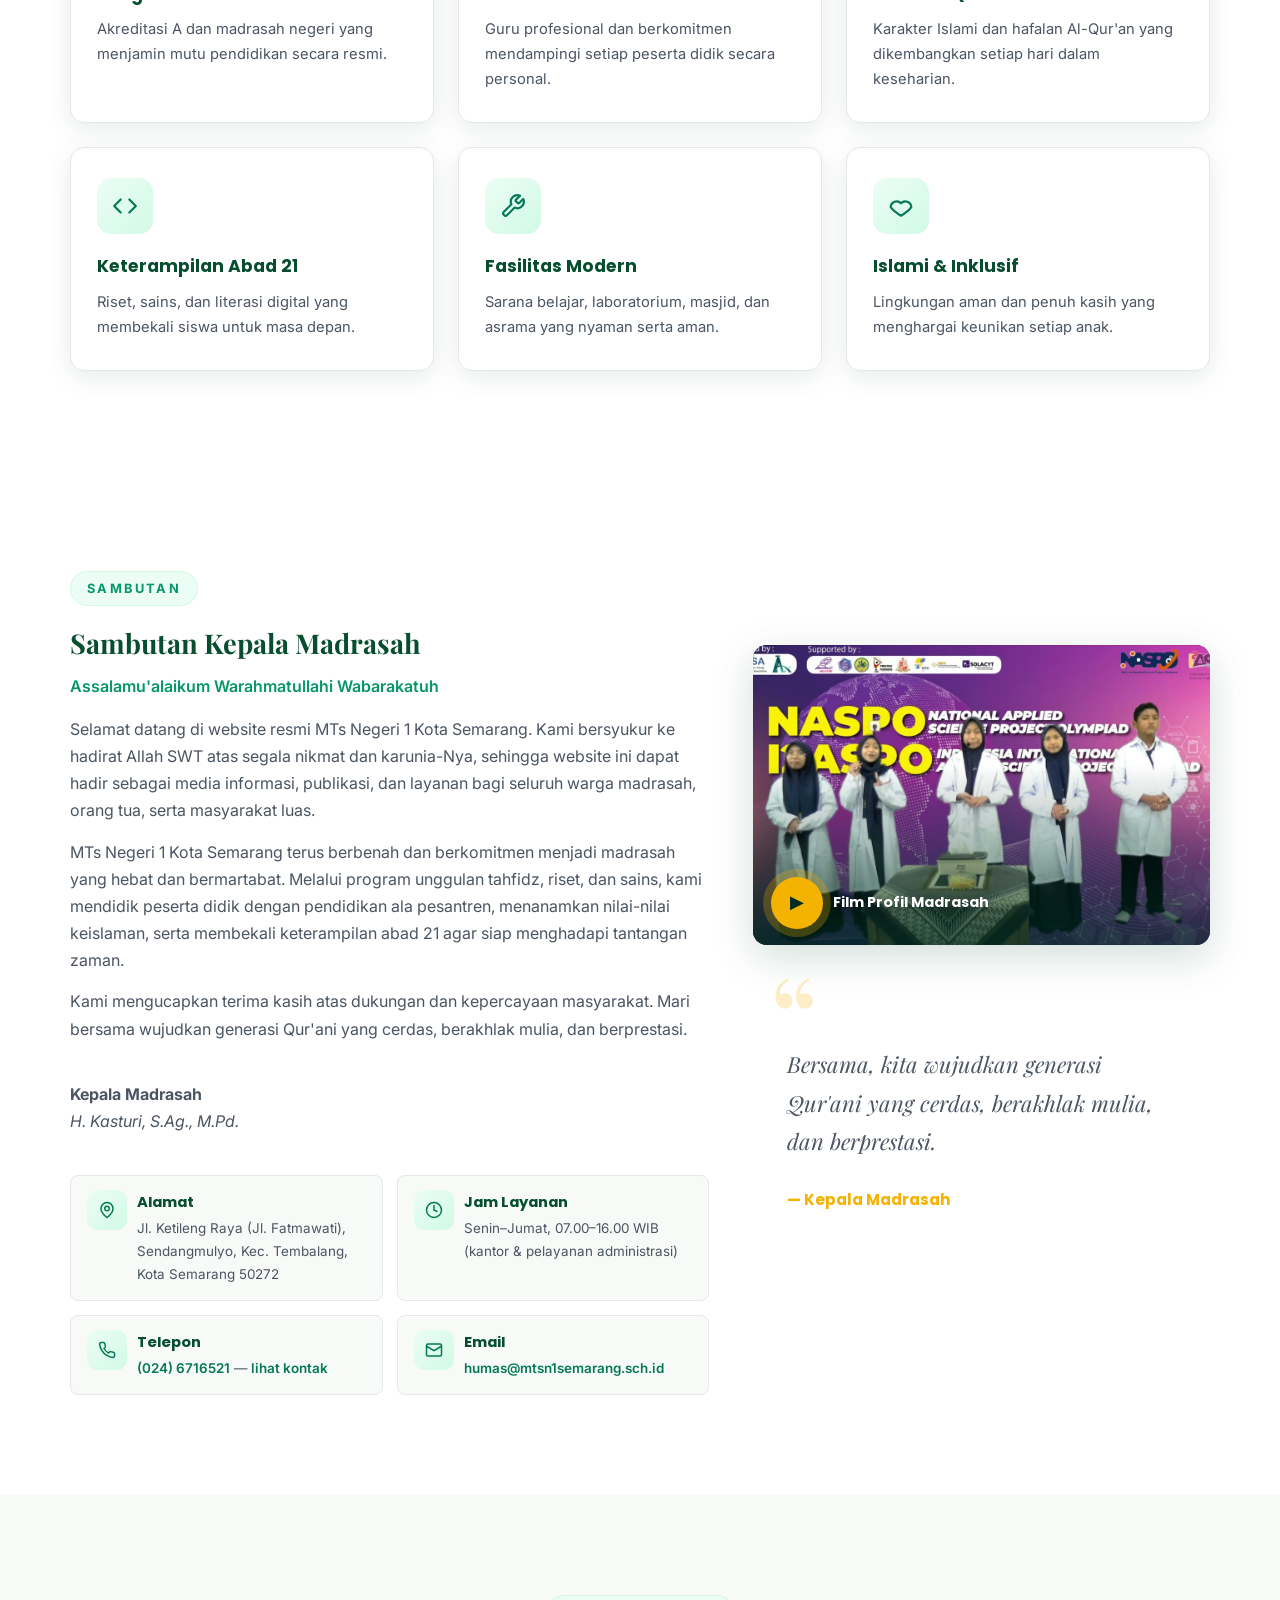
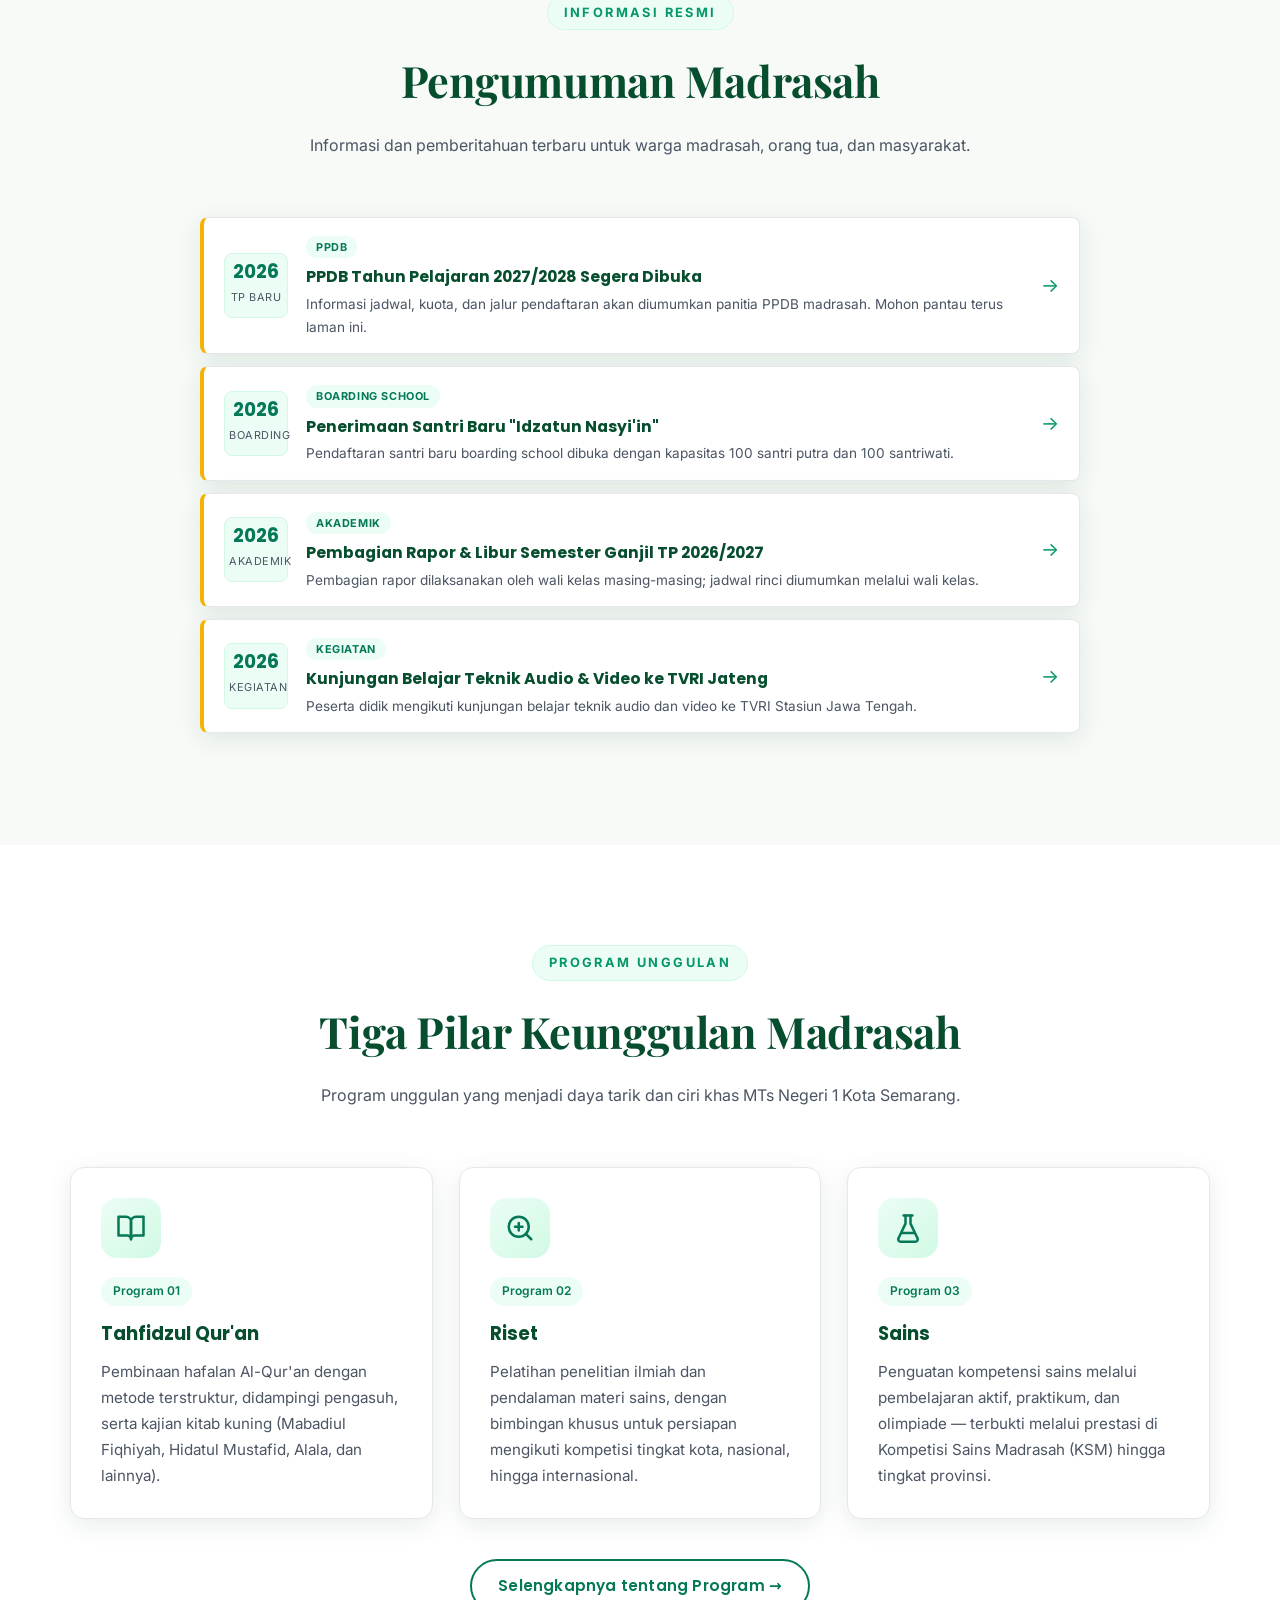
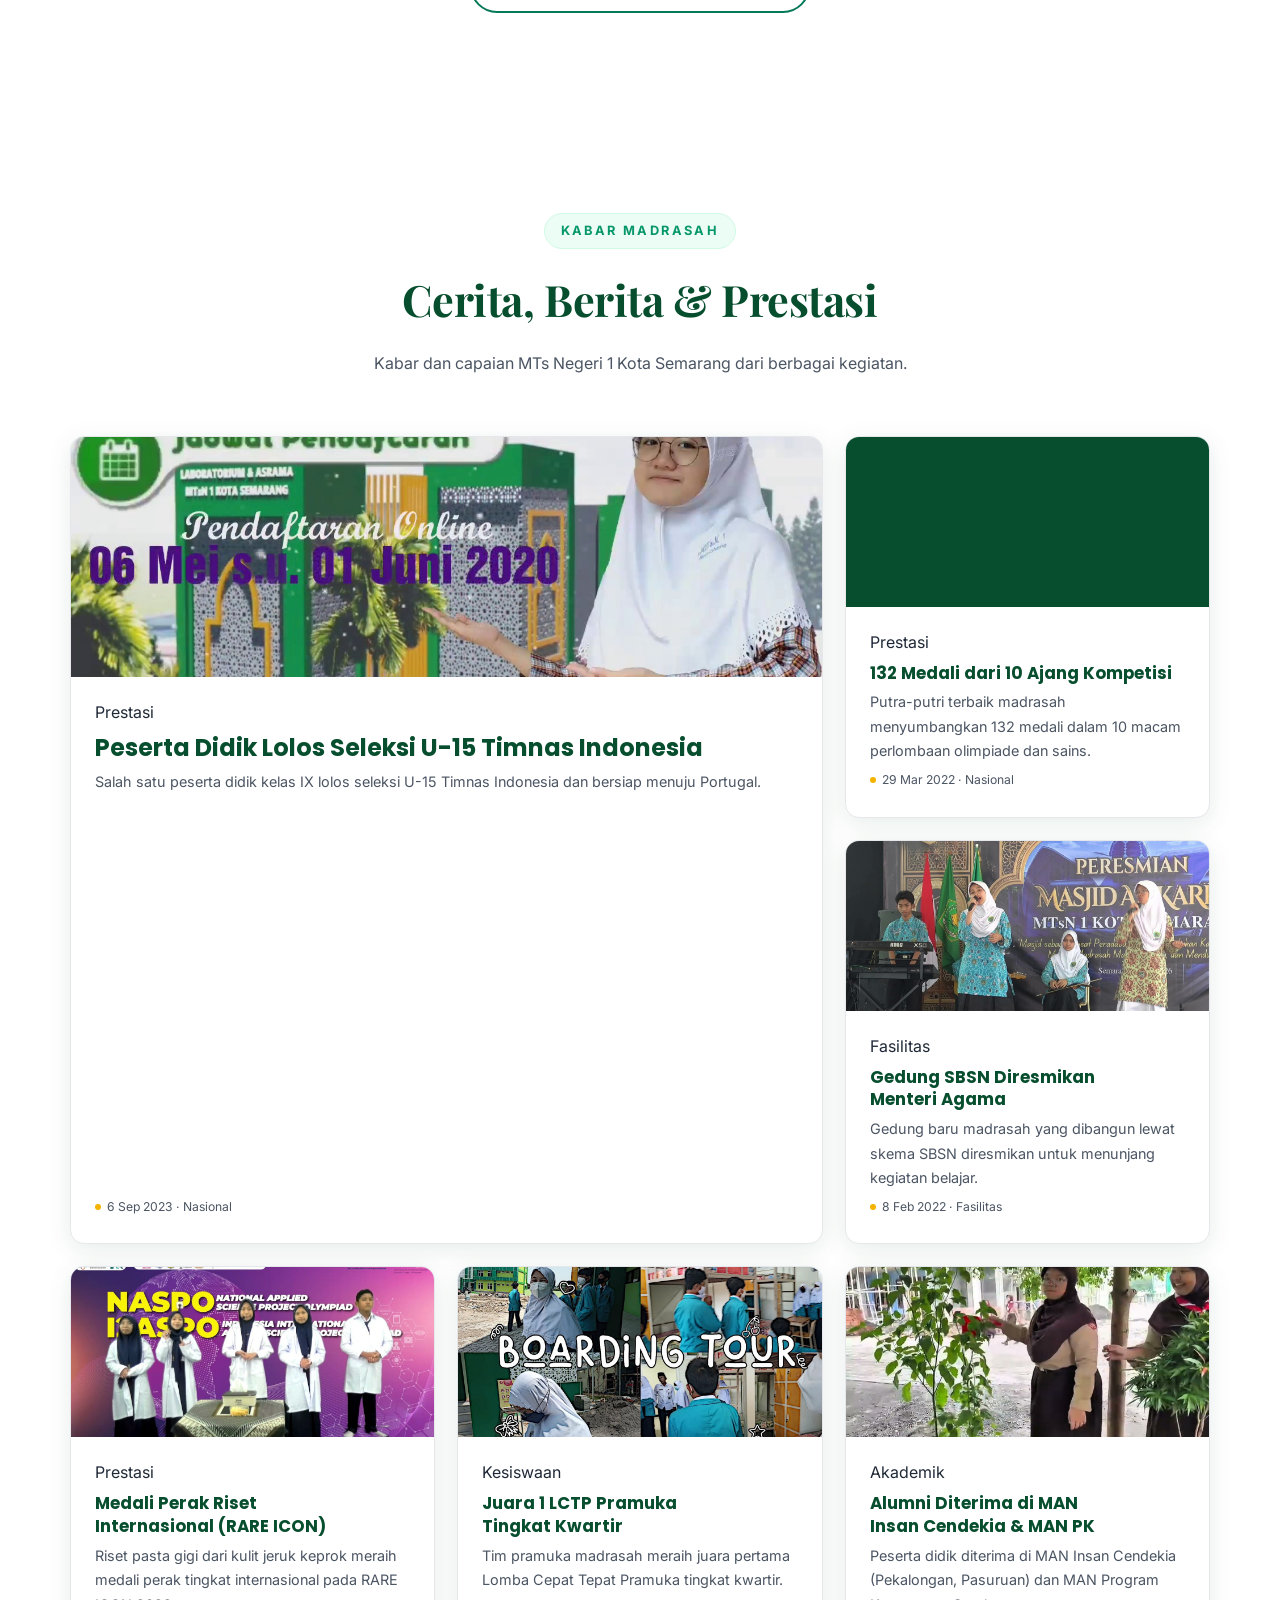
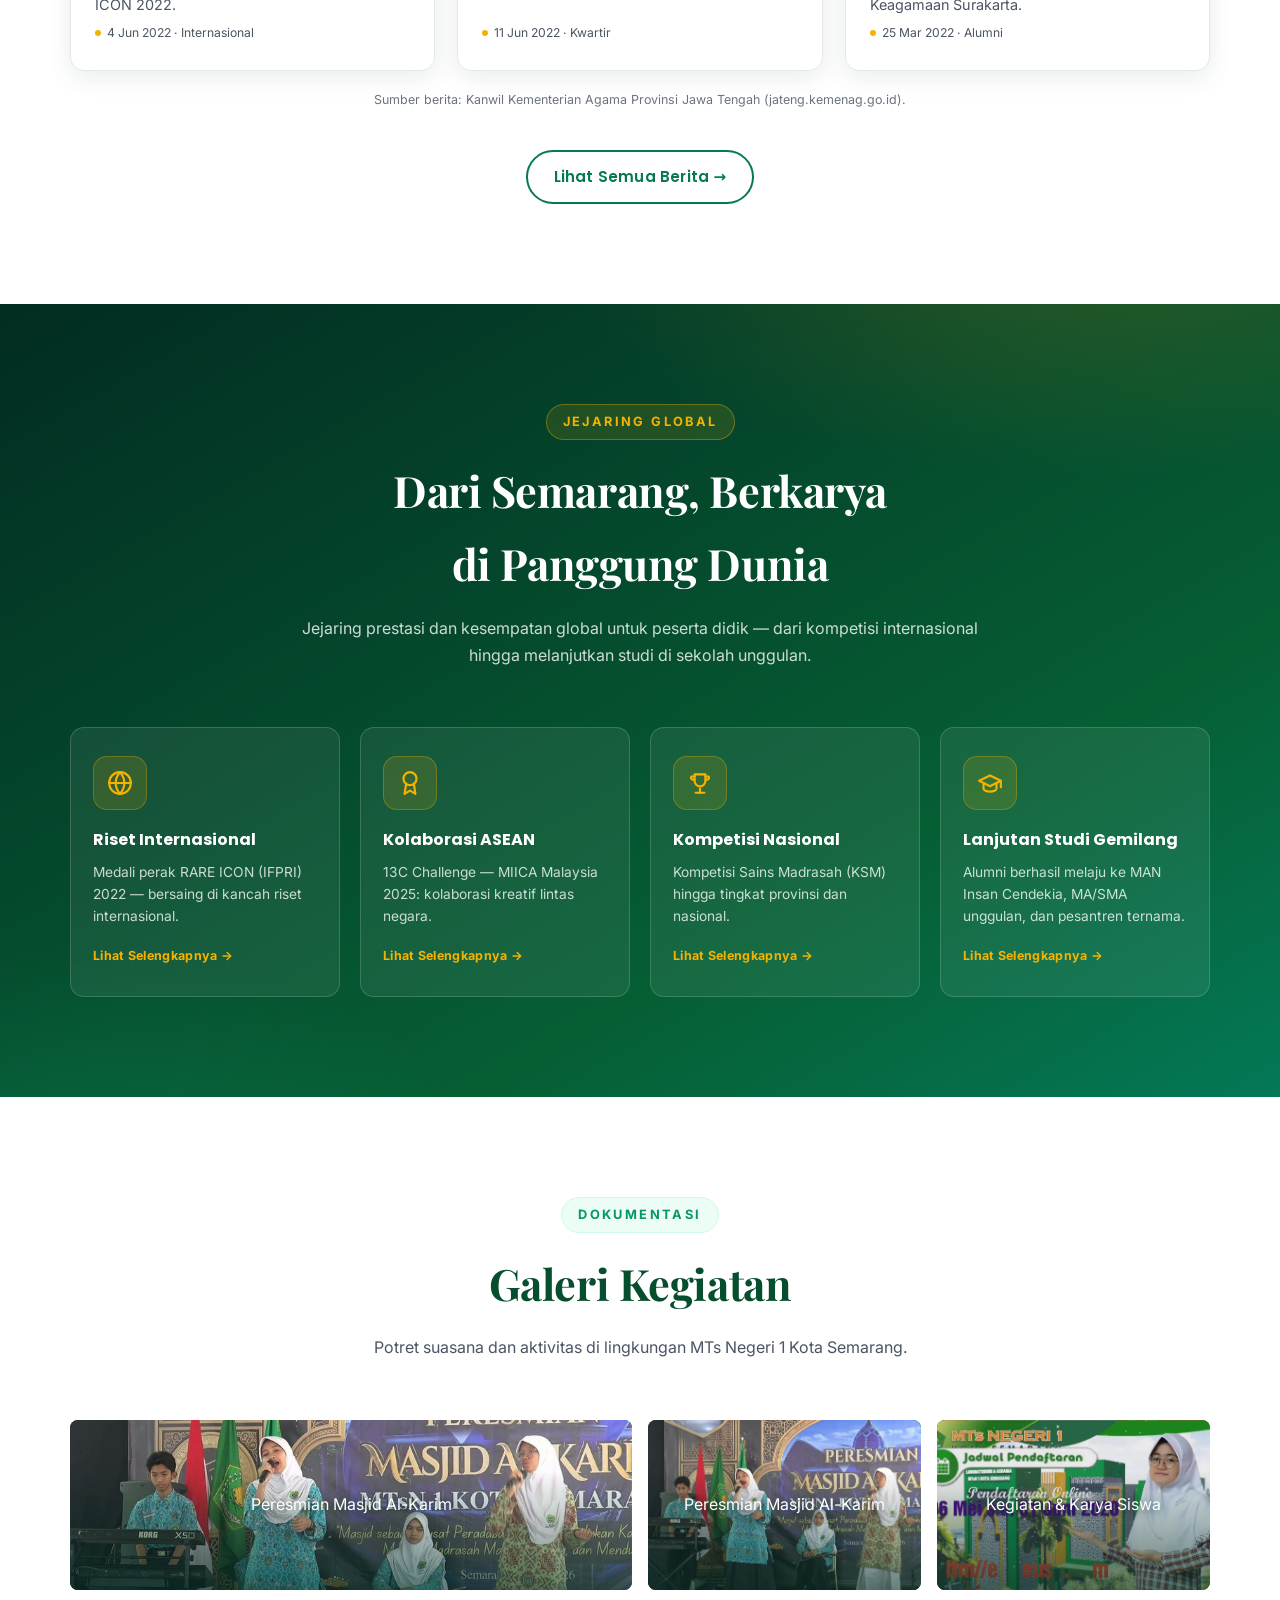
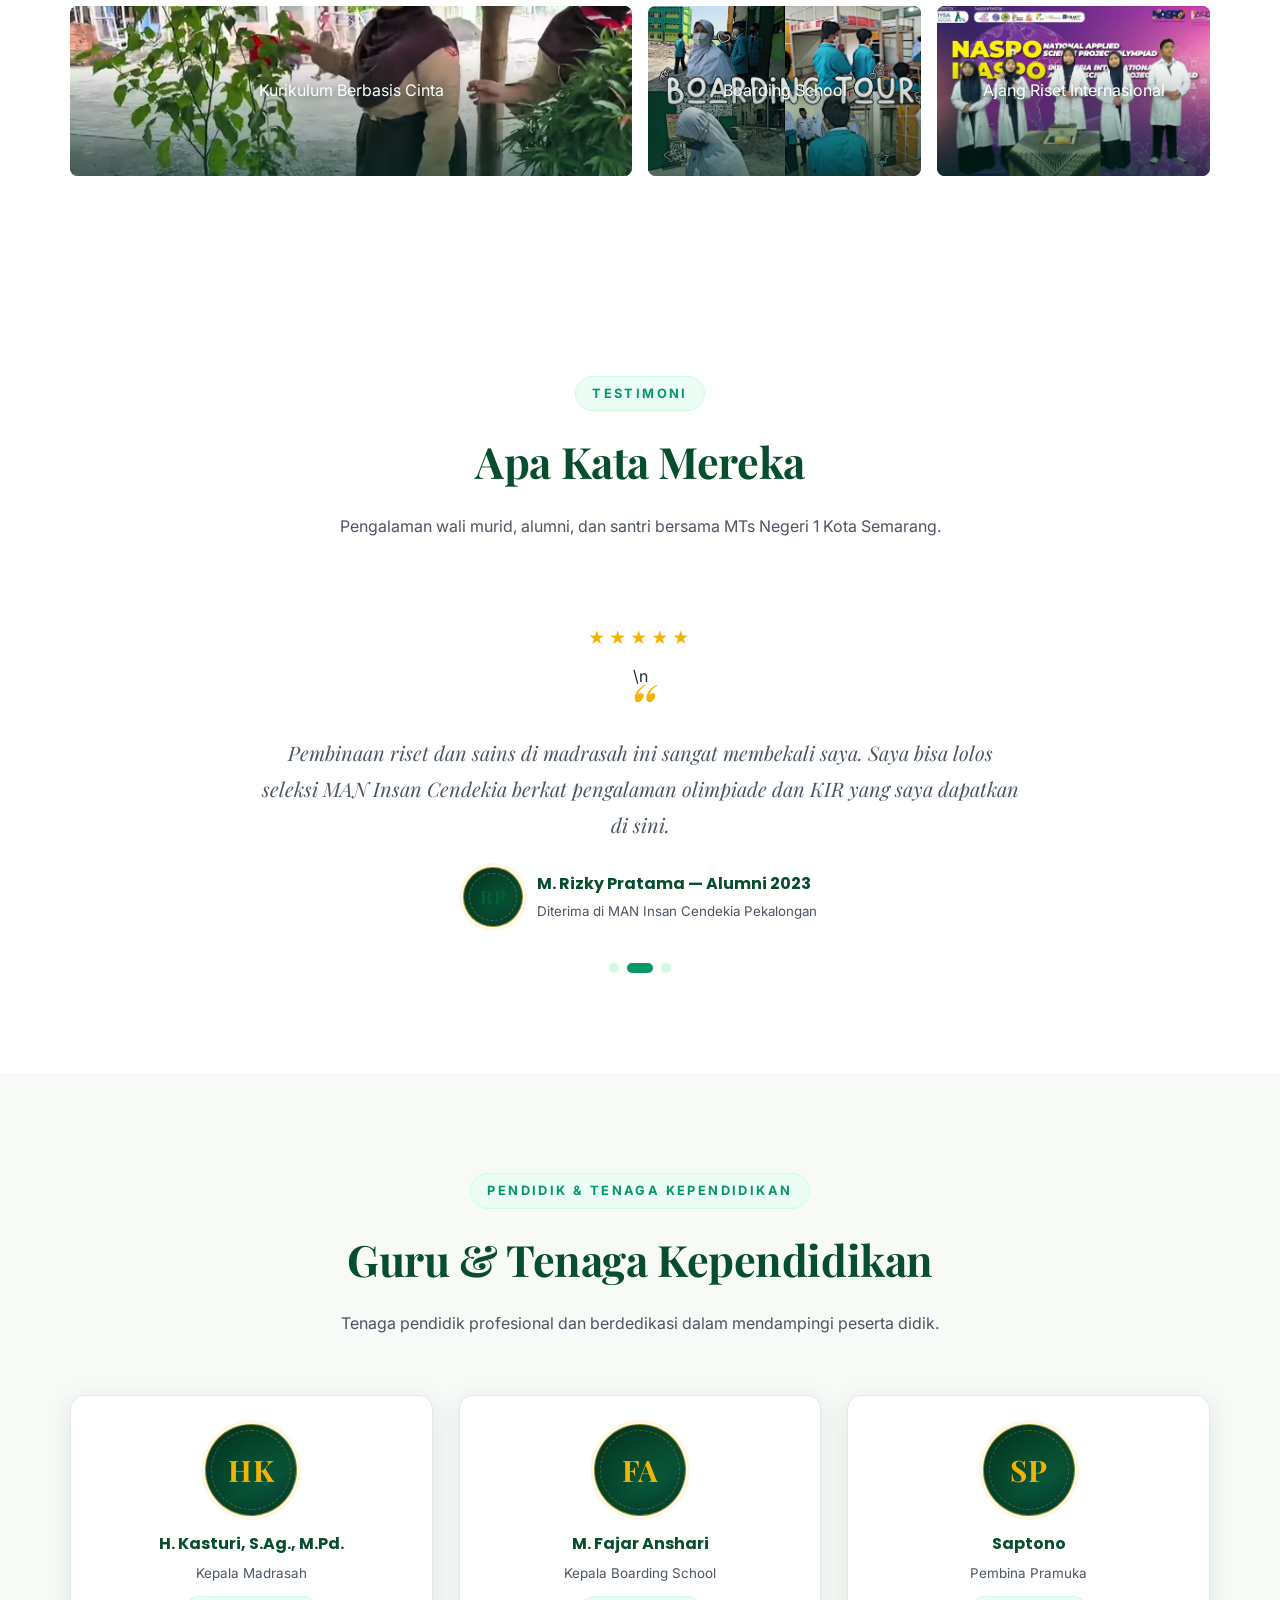
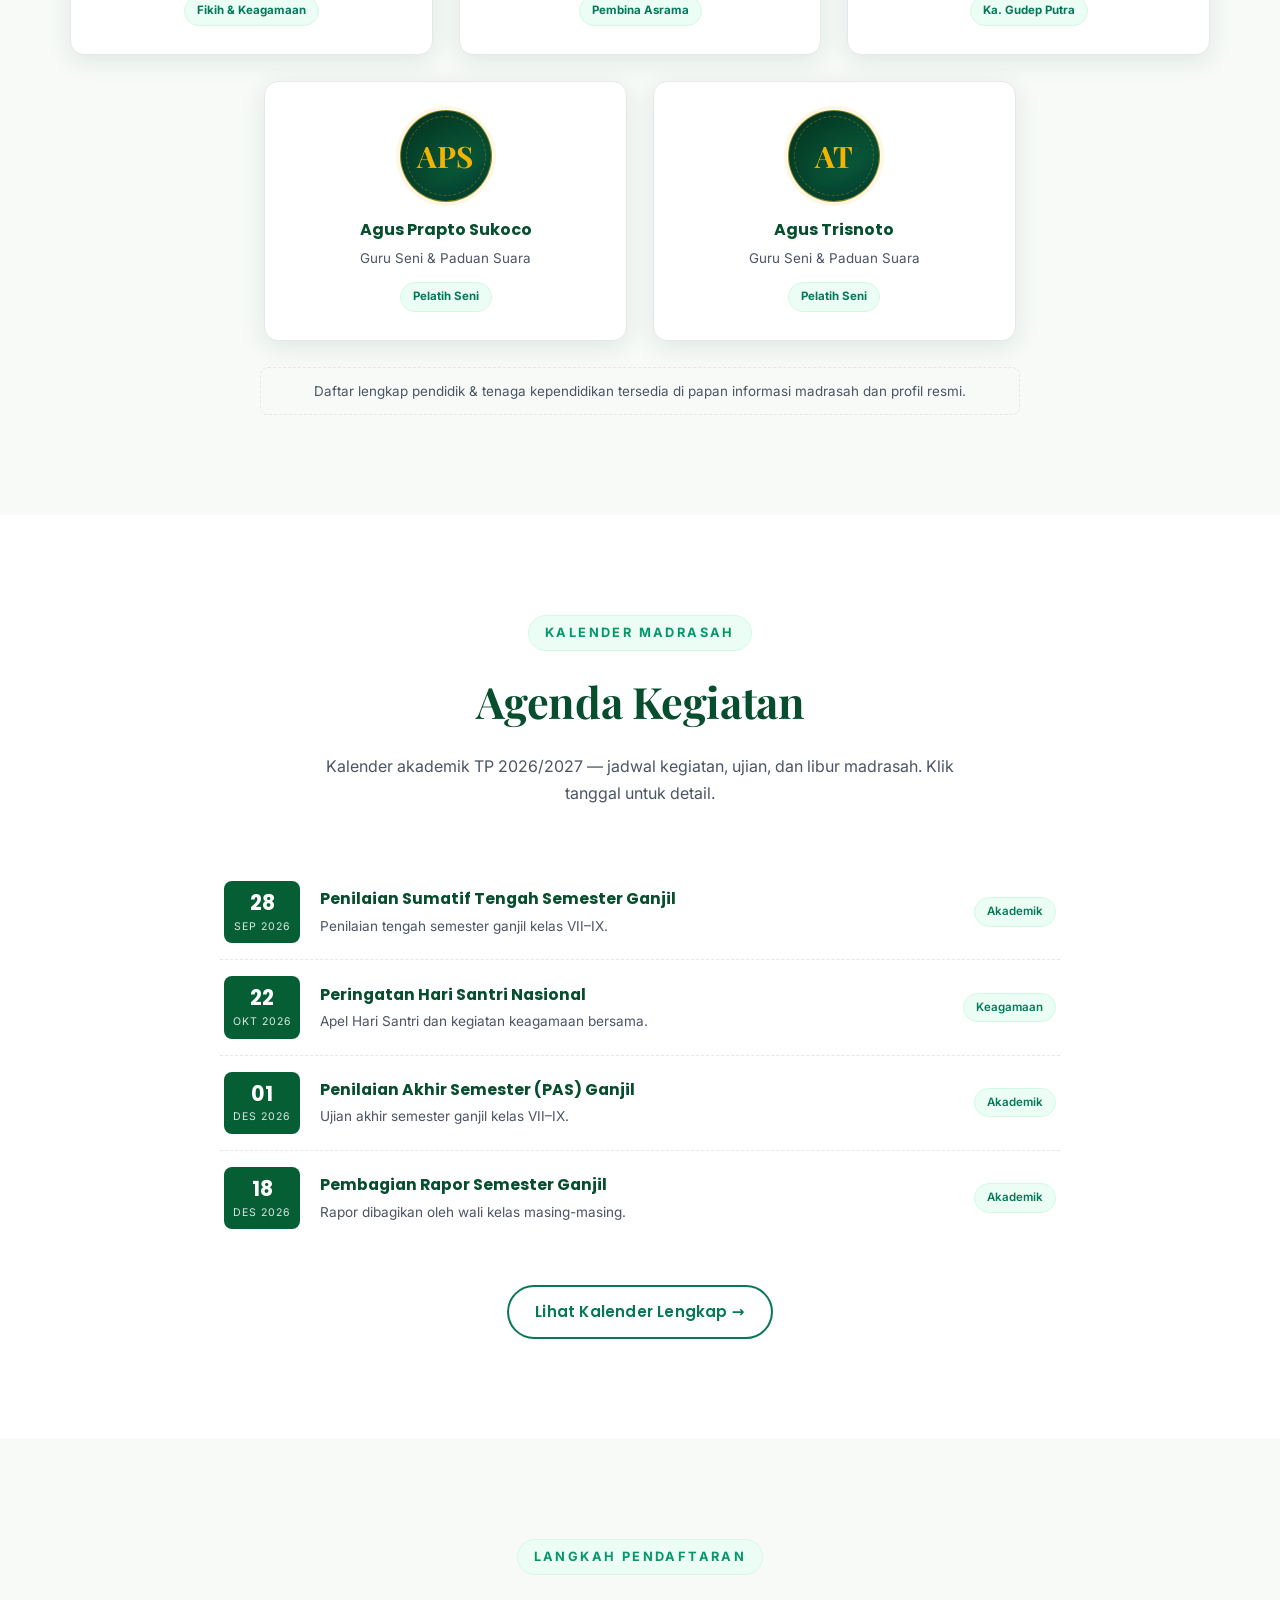
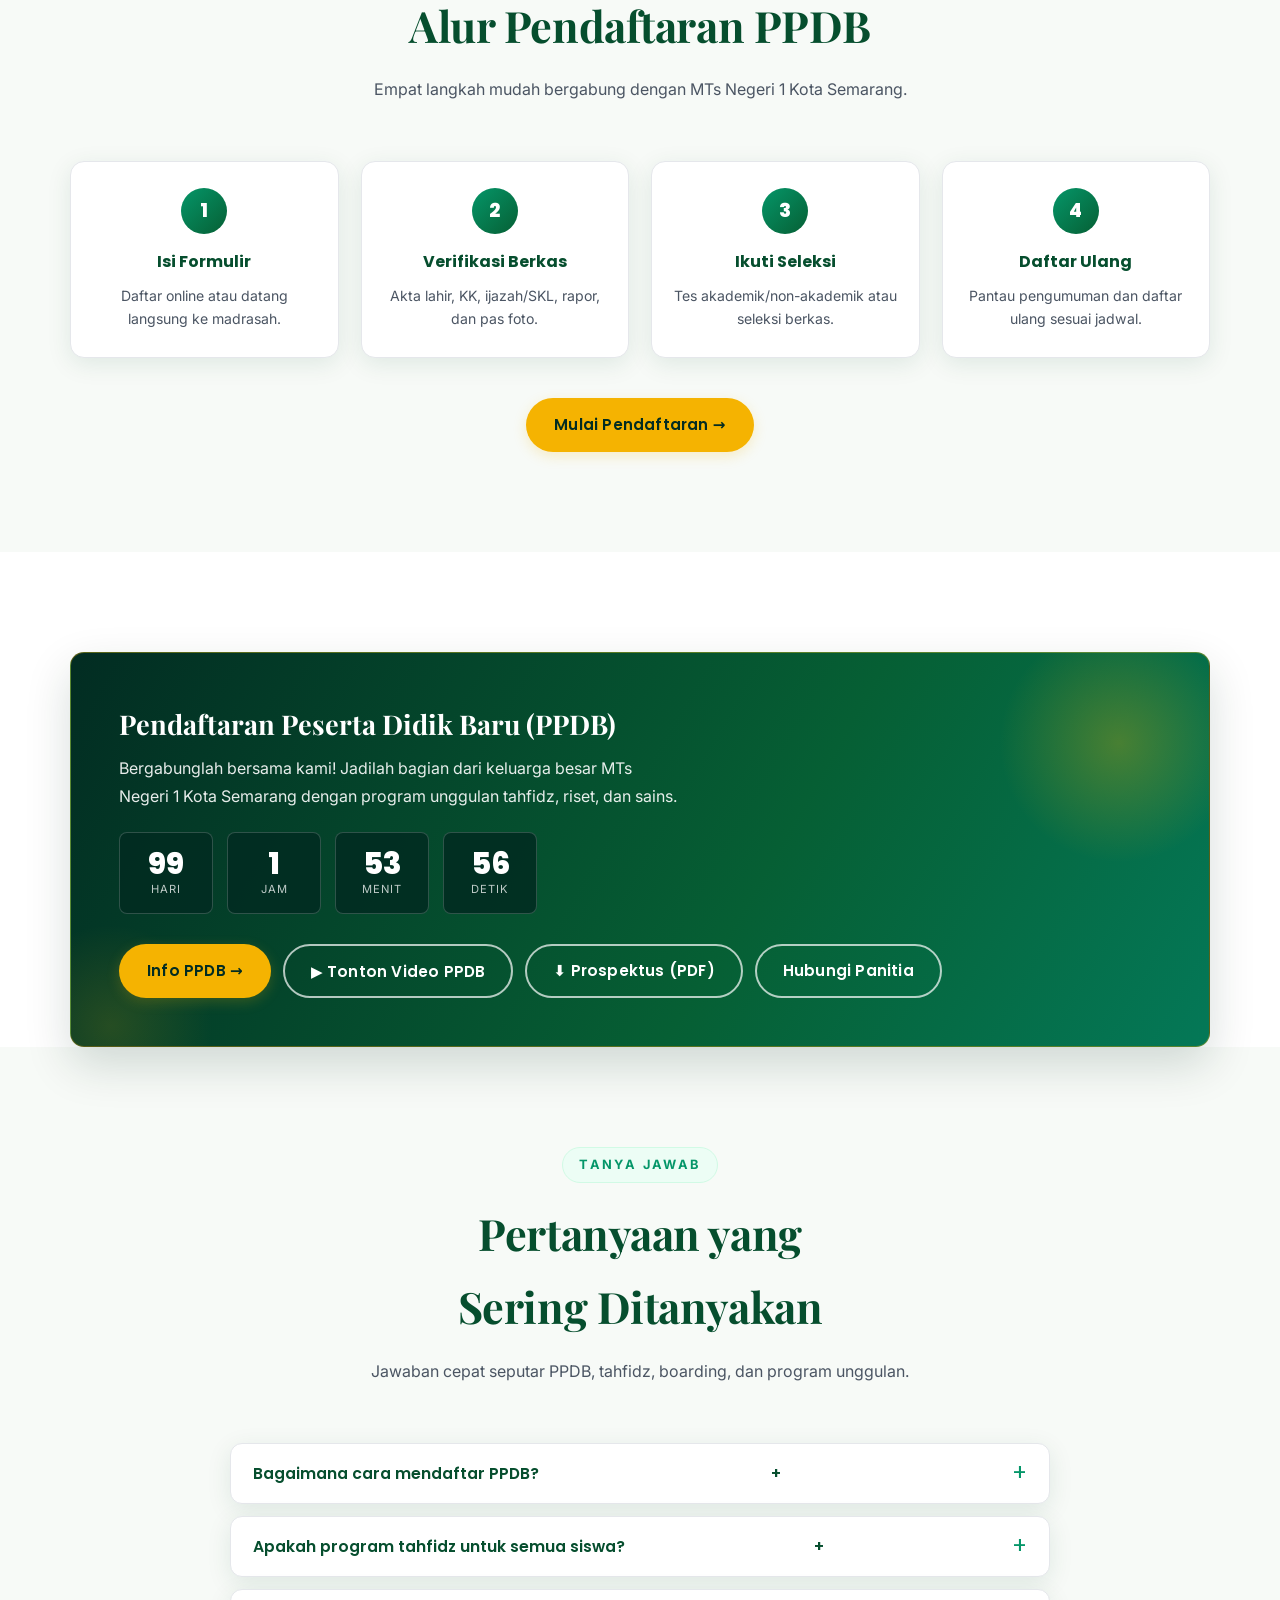
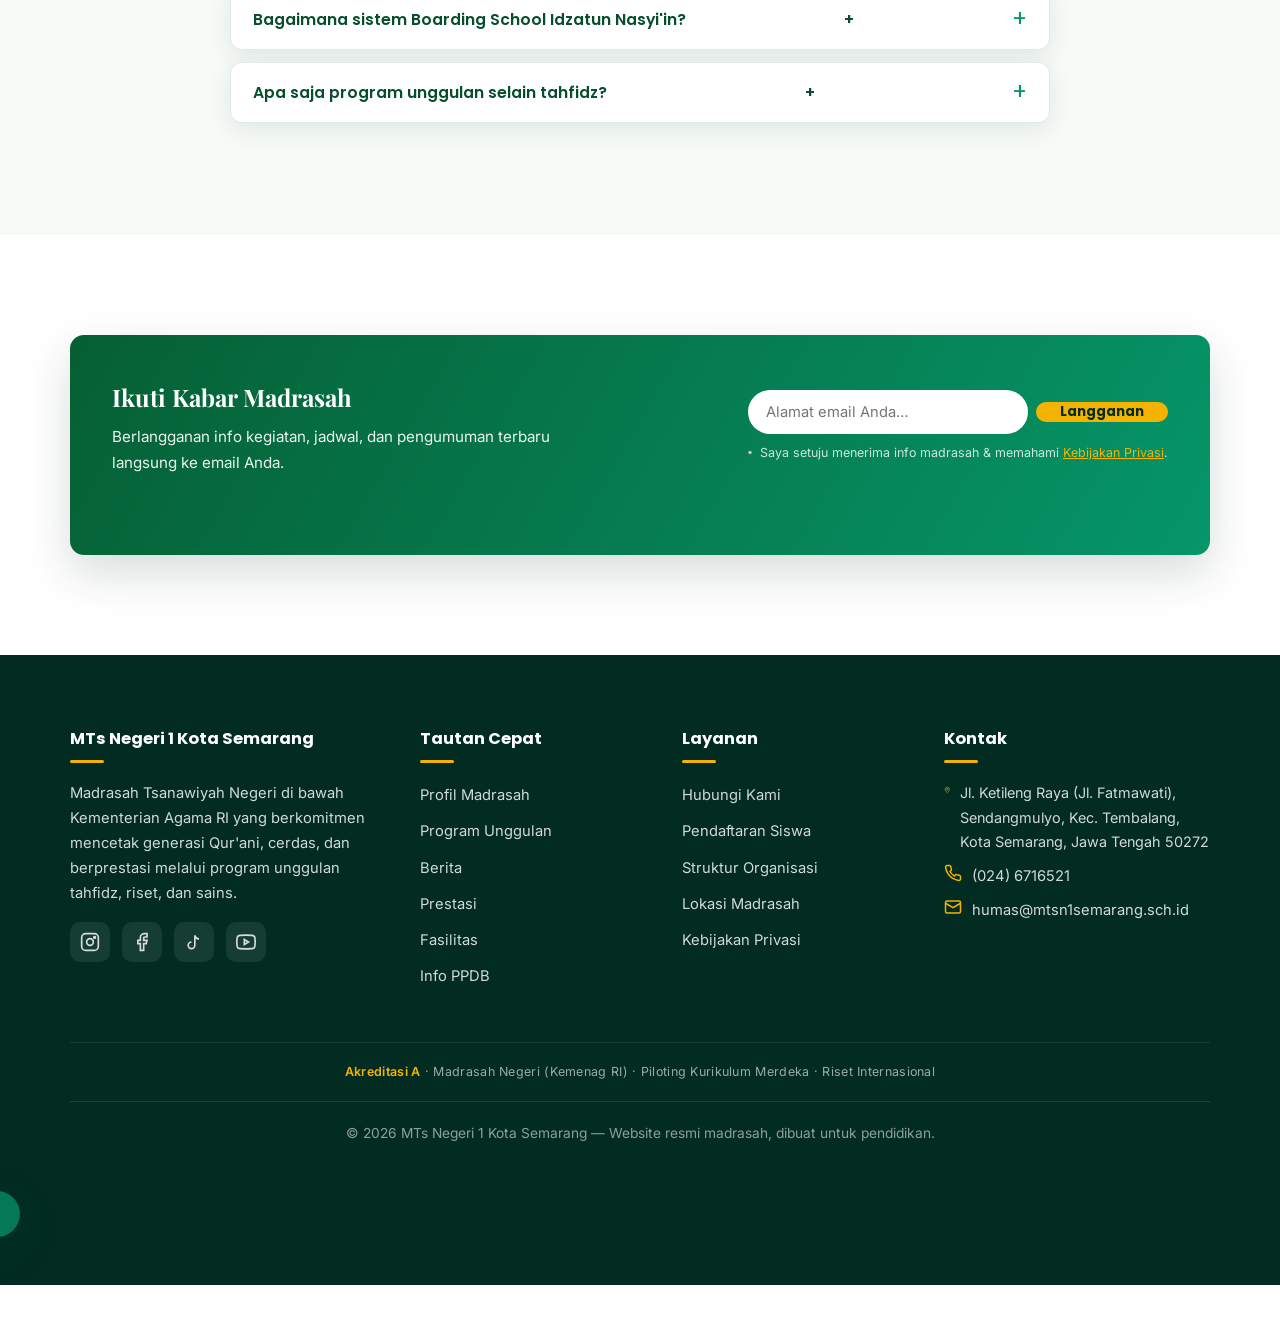
==== commit 07f7ac3c: "Beautify: hapus poster ikan (ganti foto peresmian bersih), sambutan jadi panel video, kontak klik-ab" ====
--- a/index.html
+++ b/index.html
@@ -63,6 +63,7 @@
   }
   </script>
   <link rel="alternate" hreflang="id" href="https://mtsn1semarang.sch.id/">
+  <link rel="alternate" hreflang="en" href="https://mtsn1semarang.sch.id/">
   <link rel="alternate" hreflang="x-default" href="https://mtsn1semarang.sch.id/">
   <link rel="icon" type="image/svg+xml" href="assets/logo.svg">
   <link rel="apple-touch-icon" href="assets/logo.svg">
@@ -434,8 +435,11 @@
           </div>
         </div>
       </div>
-      <div class="sambutan-foto reveal" style="transition-delay:.15s;">
-        <img src="assets/photos/gedung-masjid.jpg" alt="Masjid Al-Karim — pusat ibadah dan pembinaan tahfidz MTsN 1 Kota Semarang" loading="lazy" decoding="async">
+      <div class="sambutan-media reveal" style="transition-delay:.15s;">
+        <button type="button" class="sambutan-video" id="sambutanVideo" aria-label="Putar film profil madrasah" data-i18n-aria="hero.filmAria">
+          <img src="assets/photos/riset-internasional.jpg" alt="Tim riset siswa MTsN 1 Kota Semarang pada ajang internasional" loading="lazy" decoding="async" width="800" height="600">
+          <span class="sambutan-play"><i>▶</i><small data-i18n="hero.film">Film Profil Madrasah</small></span>
+        </button>
         <div class="sambutan-quote">
           <p data-i18n="samb.quote">Bersama, kita wujudkan generasi Qur'ani yang cerdas, berakhlak mulia, dan berprestasi.</p>
           <b>— <span data-i18n="samb.kepala">Kepala Madrasah</span></b>
@@ -562,7 +566,7 @@
           </div>
         </a>
         <a href="https://jateng.kemenag.go.id/132-medali-kembali-disumbangkan-putra-putri-terbaik-mtsn-1-kota-semarang/" target="_blank" rel="noopener" class="news-card reveal" style="transition-delay:.08s;">
-          <div class="news-card-img"><img src="assets/photos/dokumentasi.jpg" alt="Dokumentasi penyerahan 132 medali dari 10 ajang kompetisi" loading="lazy" decoding="async" width="800" height="450"></div>
+          <div class="news-card-img"><img src="assets/photos/medali-prestasi-800.jpg" srcset="assets/photos/medali-prestasi-800.jpg 800w, assets/photos/medali-prestasi.jpg 1200w" sizes="(max-width: 640px) 100vw, 400px" alt="Penampilan seni siswa pada peresmian Masjid Al-Karim MTsN 1 Kota Semarang" loading="lazy" decoding="async" width="800" height="450"></div>
           <div class="news-card-body">
             <span class="tag-kategori" data-i18n="tag.prestasi">Prestasi</span>
             <h3 data-i18n="nws.2t">132 Medali dari 10 Ajang Kompetisi</h3>
@@ -660,7 +664,7 @@
         <p data-i18n="gal.p">Potret suasana dan aktivitas di lingkungan MTs Negeri 1 Kota Semarang.</p>
       </div>
       <div class="galeri-grid reveal" style="transition-delay:.1s;">
-        <button type="button" class="galeri-item wide" data-full="assets/photos/dokumentasi.jpg" data-caption="Dokumentasi Resmi Madrasah"><img src="assets/photos/dokumentasi.jpg" alt="Dokumentasi Resmi Madrasah" loading="lazy" decoding="async" width="800" height="600"><span data-i18n="gal.1">Dokumentasi Resmi Madrasah</span></button>
+        <button type="button" class="galeri-item wide" data-full="assets/photos/medali-prestasi.jpg" data-caption="Peresmian Masjid Al-Karim"><img src="assets/photos/medali-prestasi-800.jpg" alt="Peresmian Masjid Al-Karim" loading="lazy" decoding="async" width="800" height="600"><span data-i18n="gal.1">Peresmian Masjid Al-Karim</span></button>
         <button type="button" class="galeri-item" data-full="assets/photos/gedung-masjid.jpg" data-caption="Peresmian Masjid Al-Karim"><img src="assets/photos/gedung-masjid.jpg" alt="Peresmian Masjid Al-Karim" loading="lazy" decoding="async" width="800" height="600"><span data-i18n="gal.2">Peresmian Masjid Al-Karim</span></button>
         <button type="button" class="galeri-item" data-full="assets/photos/kegiatan.jpg" data-caption="Kegiatan &amp; Karya Siswa"><img src="assets/photos/kegiatan.jpg" alt="Kegiatan &amp; Karya Siswa" loading="lazy" decoding="async" width="800" height="600"><span data-i18n="gal.3">Kegiatan &amp; Karya Siswa</span></button>
         <button type="button" class="galeri-item wide" data-full="assets/photos/kurikulum-cinta.jpg" data-caption="Kurikulum Berbasis Cinta"><img src="assets/photos/kurikulum-cinta.jpg" alt="Kurikulum Berbasis Cinta" loading="lazy" decoding="async" width="800" height="600"><span data-i18n="gal.4">Kurikulum Berbasis Cinta</span></button>
@@ -745,7 +749,7 @@
           <span class="teach-sub" data-i18n="tea.5s">Pelatih Seni</span>
         </div>
       </div>
-      <p class="teacher-note" data-i18n="tea.note">Foto dan nama tenaga pendidik lainnya sedang dalam proses validasi data resmi madrasah.</p>
+      <p class="teacher-note" data-i18n="tea.note">Daftar lengkap pendidik &amp; tenaga kependidikan tersedia di papan informasi madrasah dan profil resmi.</p>
     </div>
   </section>
 
--- a/css/style.css
+++ b/css/style.css
@@ -2270,3 +2270,54 @@
 }
 .testi-slider .testi-panel { padding-top: 26px; }
 html[data-theme="dark"] .testi-stars { color: #ffd34d; }
+
+/* ============================================================
+   Beautify pass 2026-09 — kontak klik-able, peta responsif,
+   cookie-bar tidak menutupi konten, tombol melayang rapi
+   ============================================================ */
+.info-card a { color: var(--green-700); font-weight: 600; }
+.info-card a:hover { color: var(--green-800); text-decoration: underline; }
+.info-card small { color: var(--ink-soft); font-size: .8rem; }
+.wa-link {
+  display: inline-flex; align-items: center; gap: 6px;
+  margin-top: 6px; padding: 6px 14px; border-radius: 50px;
+  background: var(--green-50); border: 1px solid var(--green-100);
+  font-size: .82rem; text-decoration: none !important;
+}
+.wa-link:hover { background: var(--green-100); }
+.map-frame { height: auto; }
+.map-frame iframe { display: block; width: 100%; height: clamp(300px, 55vw, 420px); border: 0; border-radius: var(--radius); }
+.cookie-bar { z-index: 120; }
+body.cookie-visible { padding-bottom: 0; }
+body.cookie-visible .site-footer { padding-bottom: 120px; }
+@media (max-width: 620px) {
+  body.cookie-visible .site-footer { padding-bottom: 170px; }
+  .cookie-bar { left: 10px; right: 10px; bottom: 10px; flex-direction: column; align-items: stretch; text-align: center; }
+  .cookie-bar .btn { width: 100%; justify-content: center; }
+}
+
+/* ---------- Sambutan: panel video profil (pengganti foto ganda) ---------- */
+.sambutan-media { display: grid; gap: 16px; align-content: start; }
+.sambutan-video {
+  position: relative; display: block; width: 100%; padding: 0; border: none; cursor: pointer;
+  border-radius: var(--radius); overflow: hidden; box-shadow: var(--shadow-lg);
+  min-height: 300px; background: var(--green-950);
+}
+.sambutan-video img { width: 100%; height: 300px; object-fit: cover; display: block; transition: transform .5s ease; }
+.sambutan-video:hover img, .sambutan-video:focus-visible img { transform: scale(1.04); }
+.sambutan-video::after {
+  content: ""; position: absolute; inset: 0; pointer-events: none;
+  background: linear-gradient(transparent 40%, rgba(2,44,34,.72));
+}
+.sambutan-play {
+  position: absolute; left: 18px; bottom: 16px; z-index: 2;
+  display: inline-flex; align-items: center; gap: 10px; color: #fff;
+}
+.sambutan-play i {
+  width: 52px; height: 52px; border-radius: 50%; font-style: normal;
+  background: var(--gold); color: var(--green-950);
+  display: inline-flex; align-items: center; justify-content: center; font-size: 1.1rem;
+  box-shadow: 0 0 0 8px rgba(245,179,1,.25);
+}
+.sambutan-play small { font-family: var(--font-head); font-weight: 700; font-size: .9rem; text-shadow: 0 1px 8px rgba(0,0,0,.5); }
+html[data-theme="dark"] .sambutan-play small { color: #fff; }
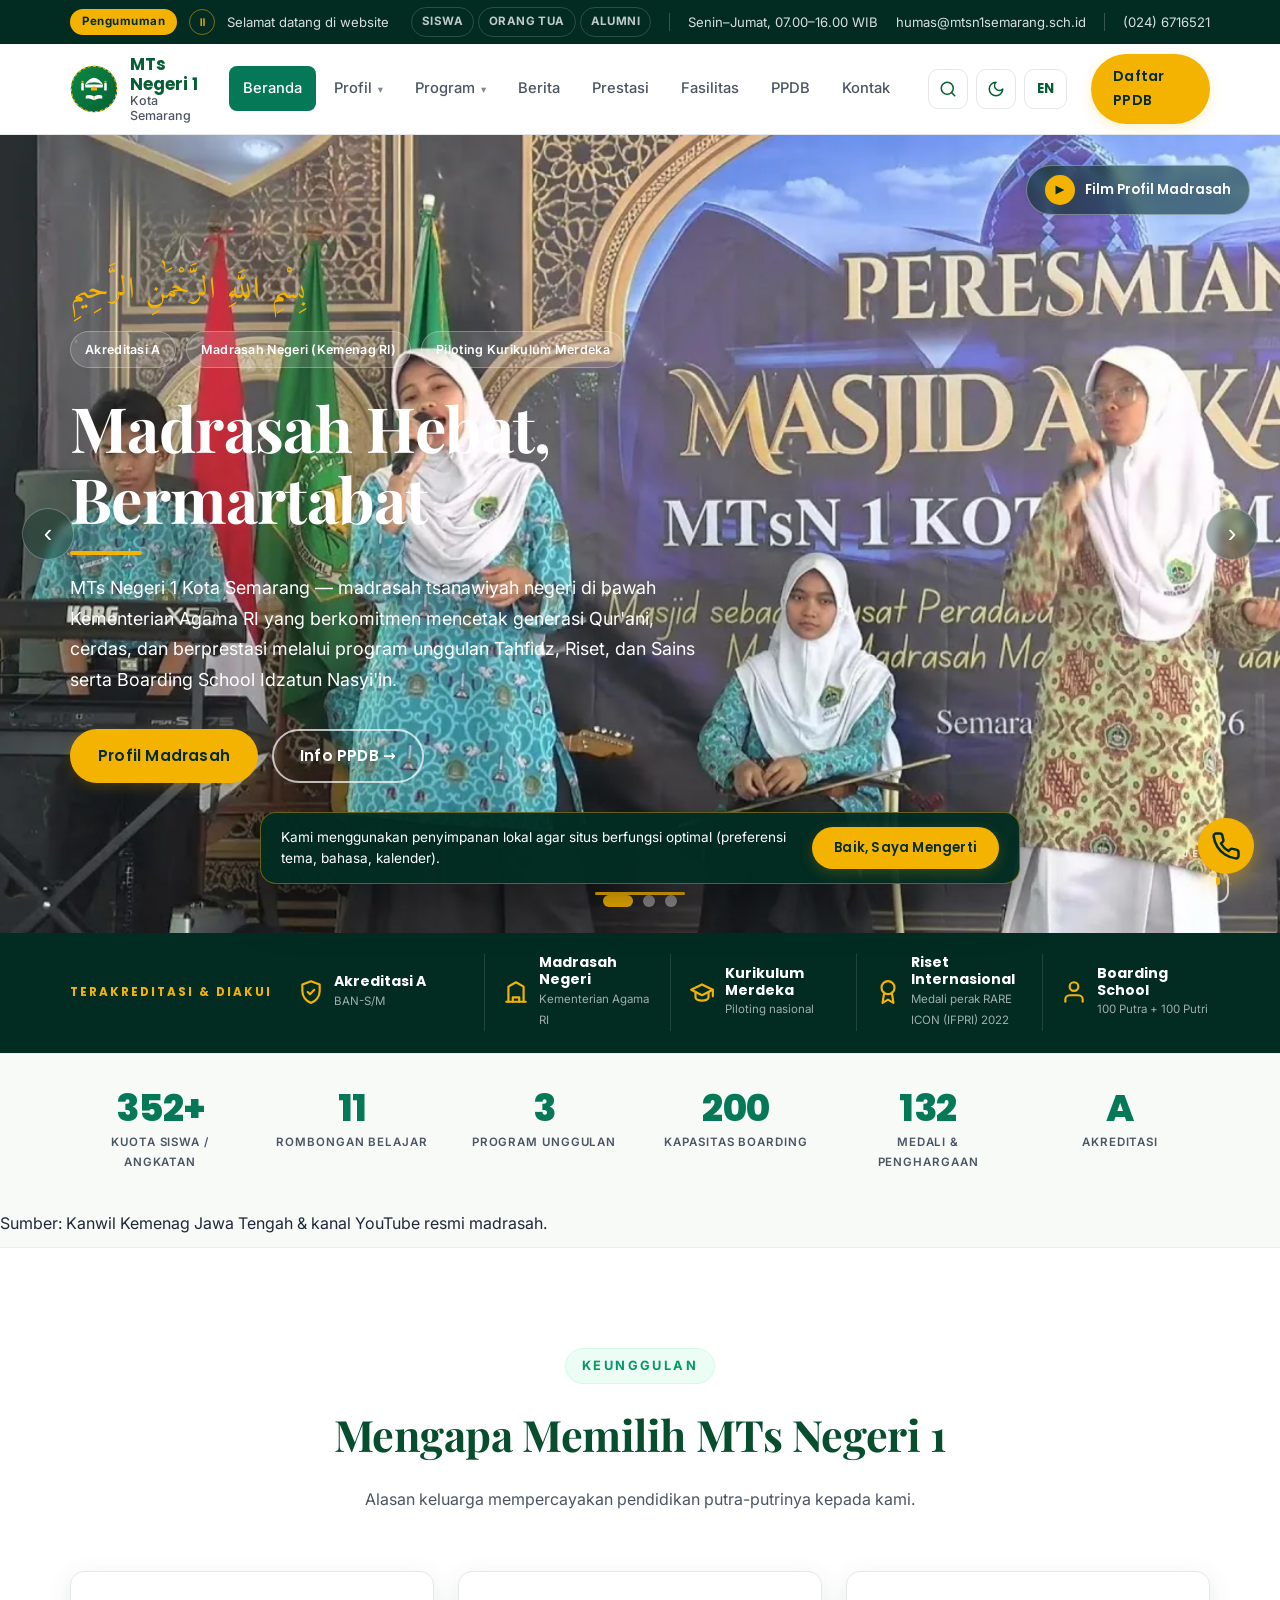
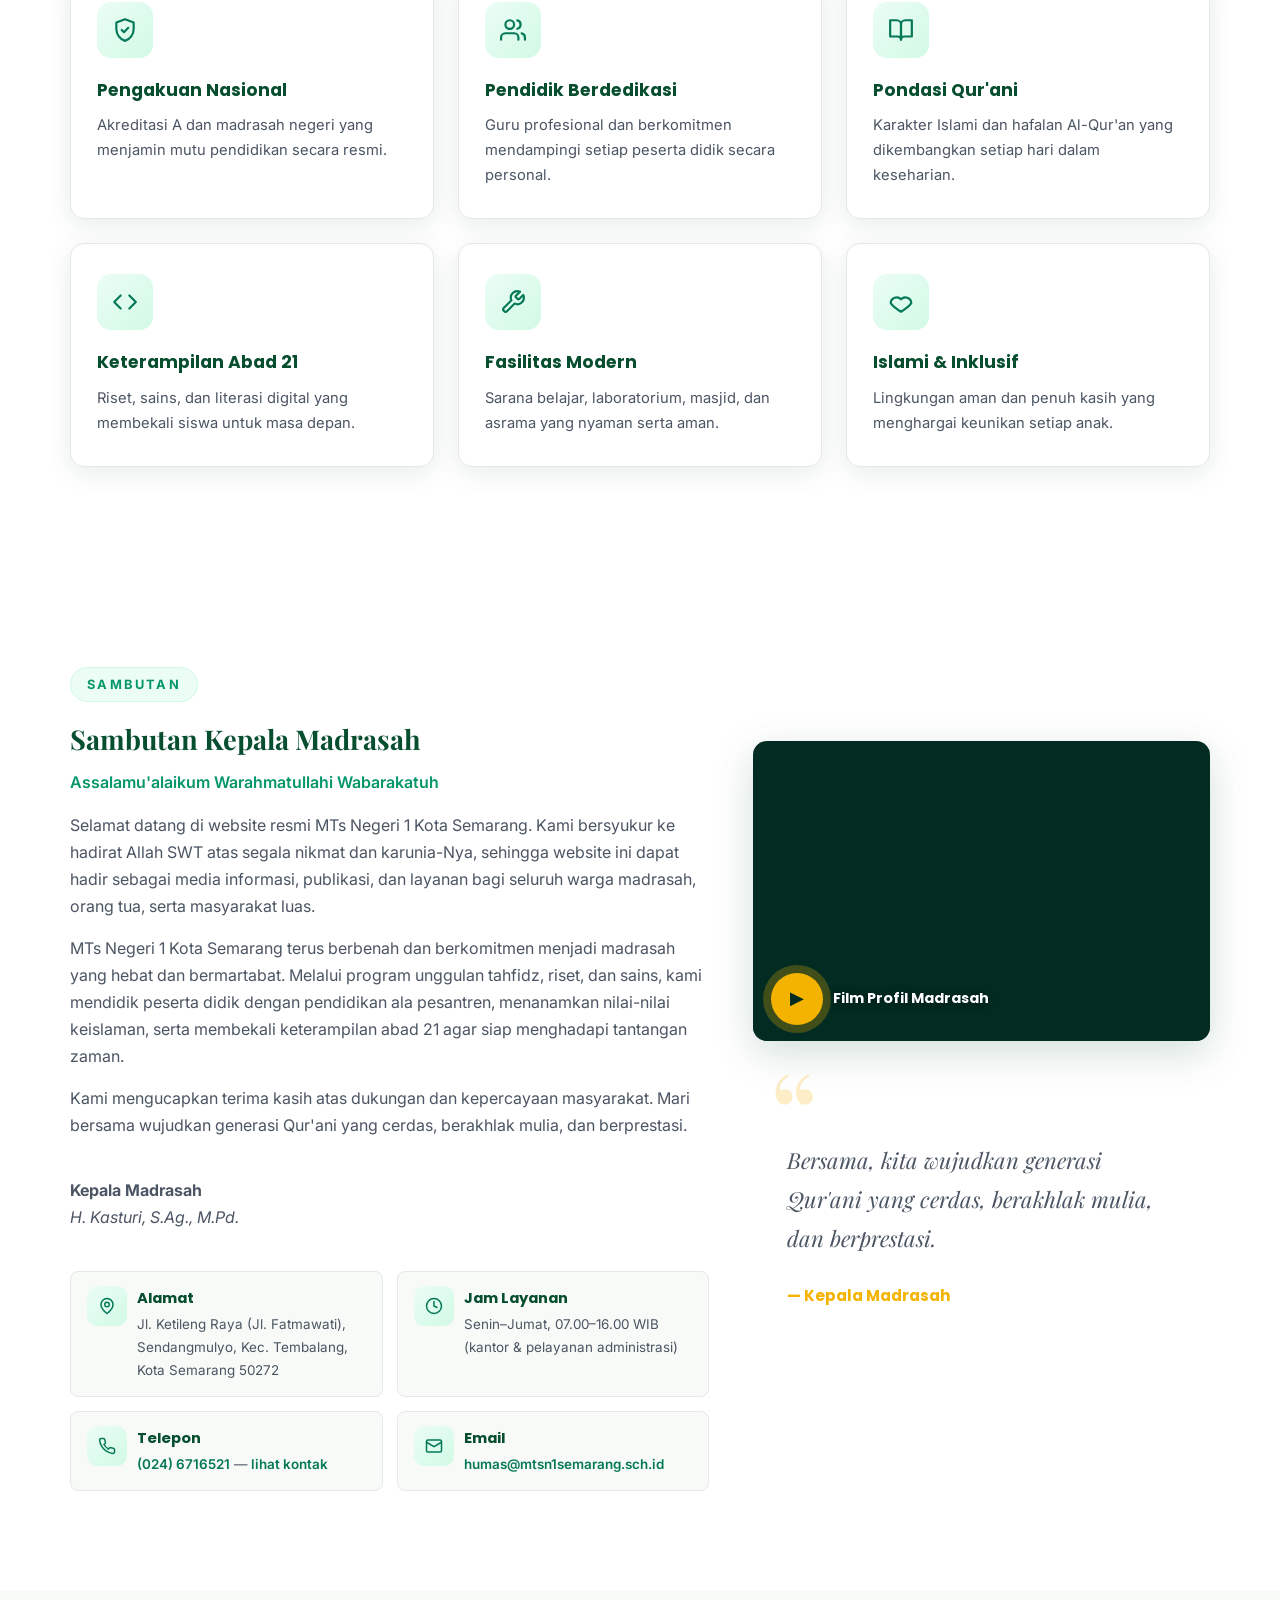
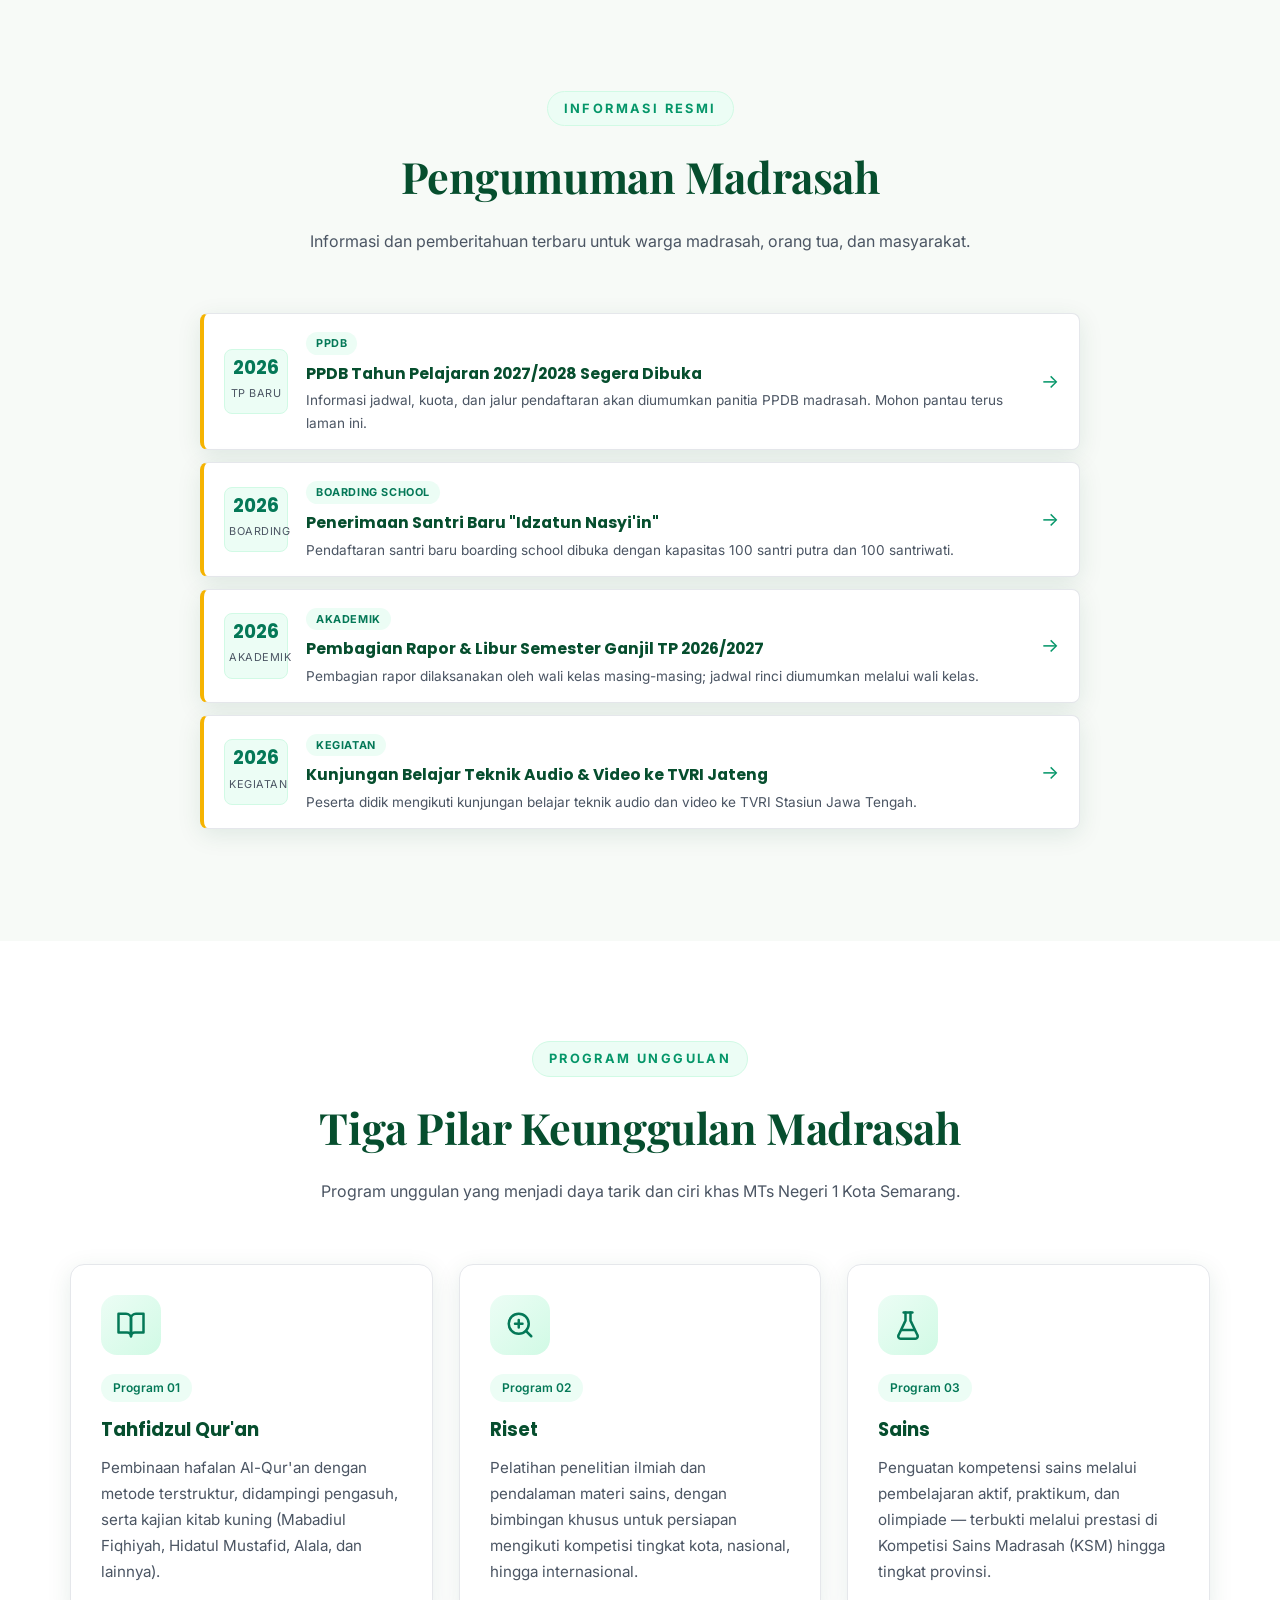
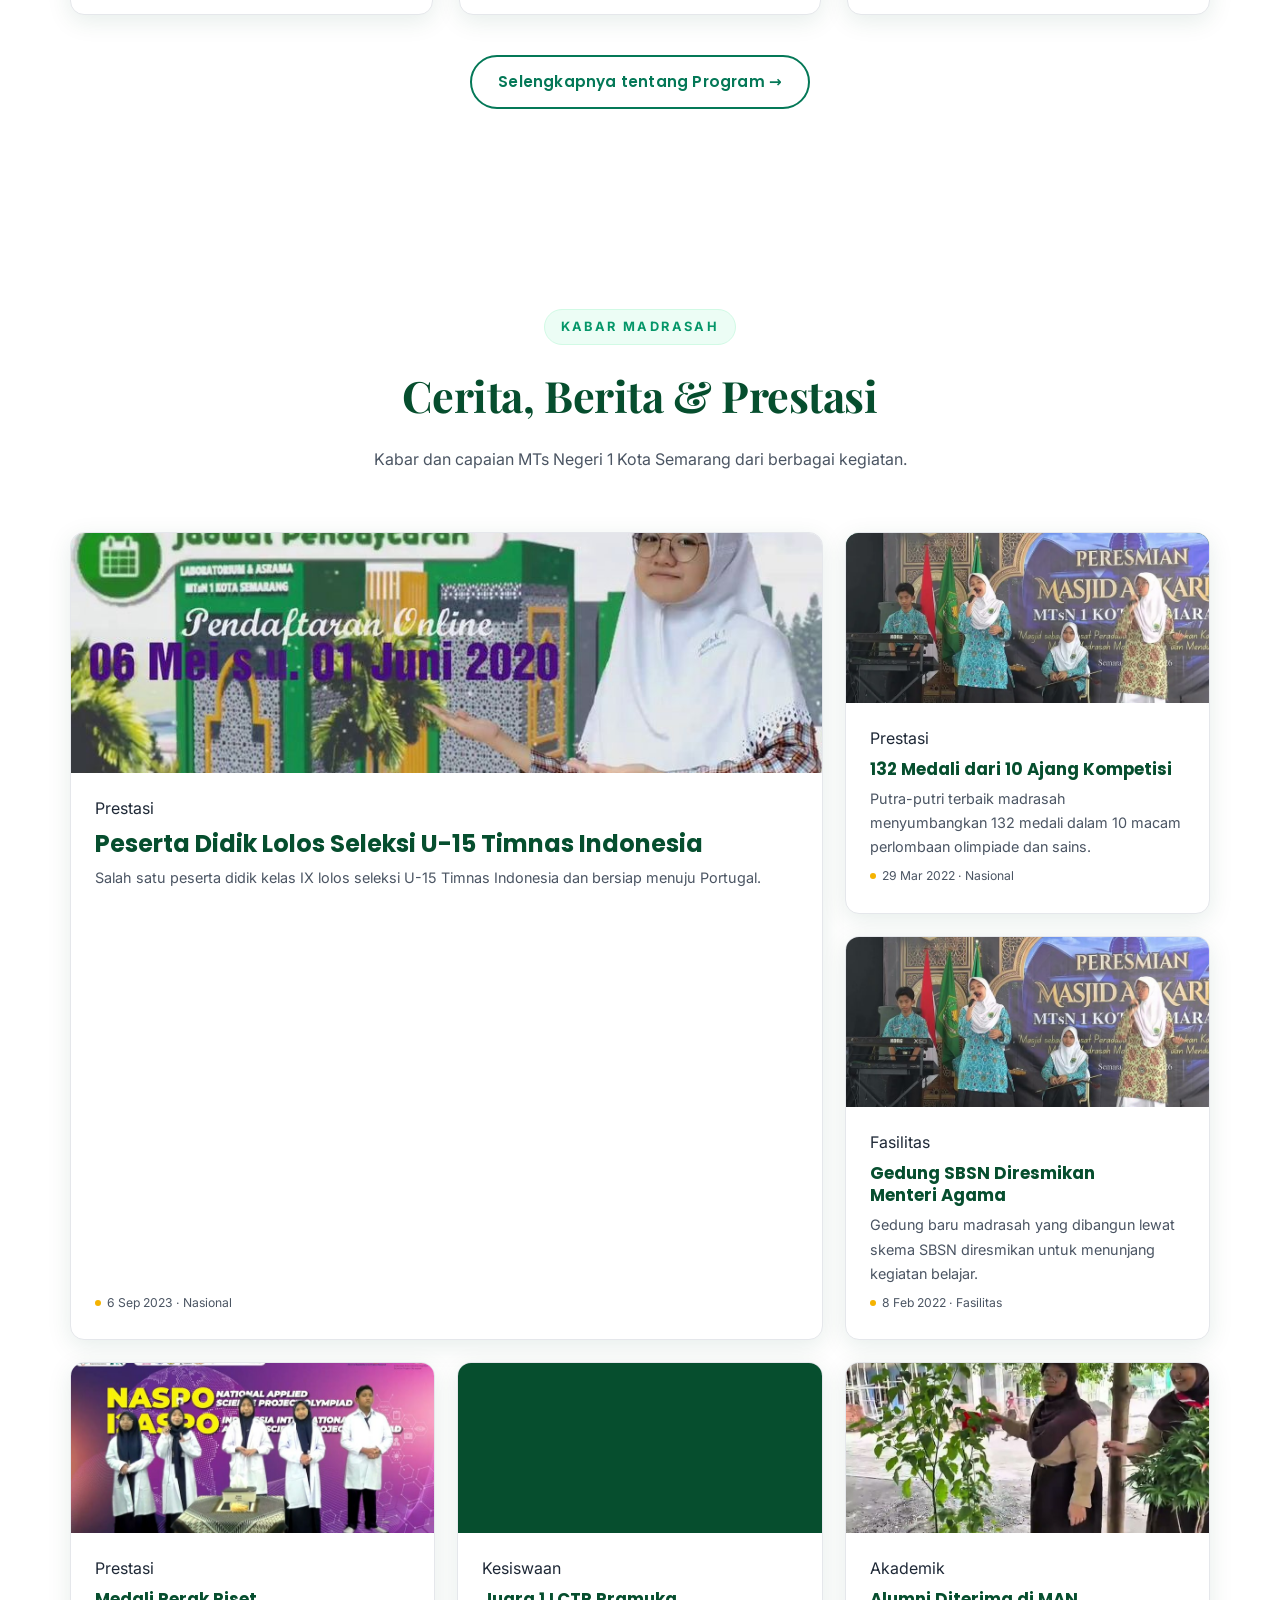
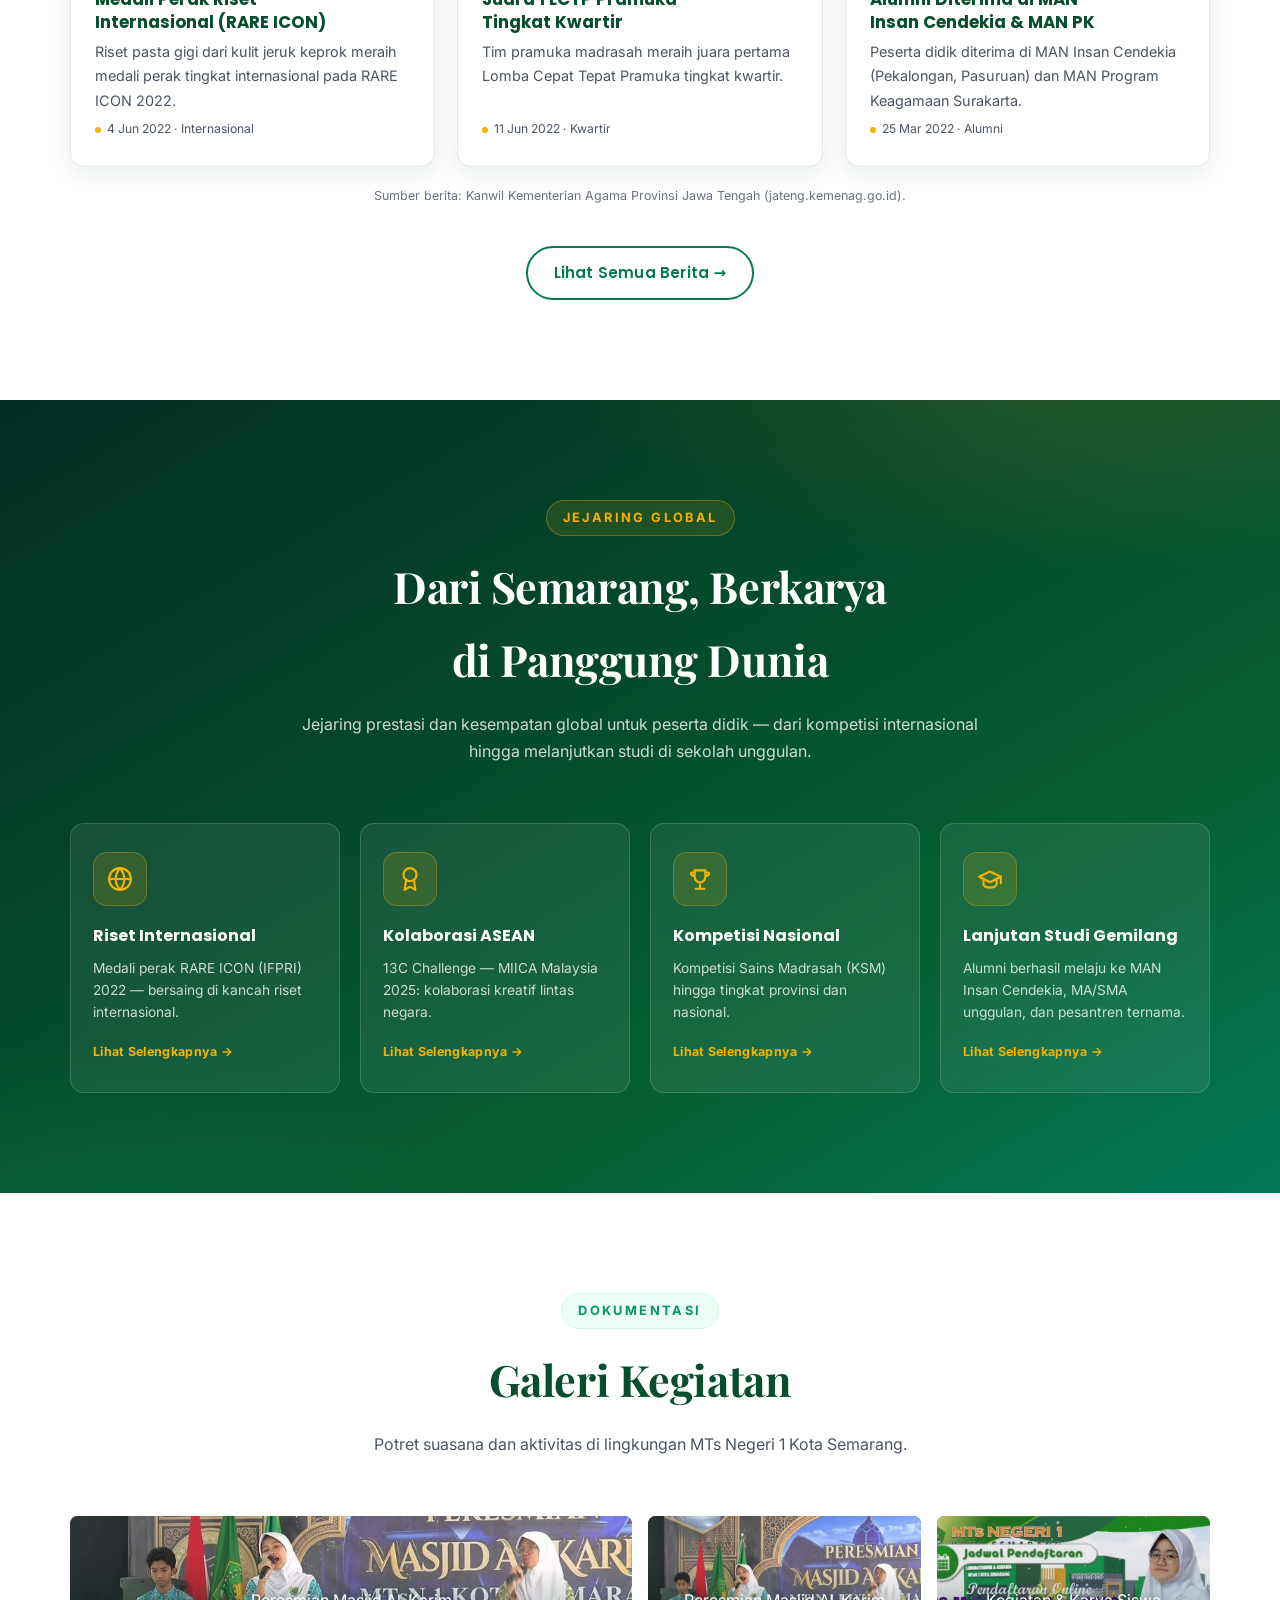
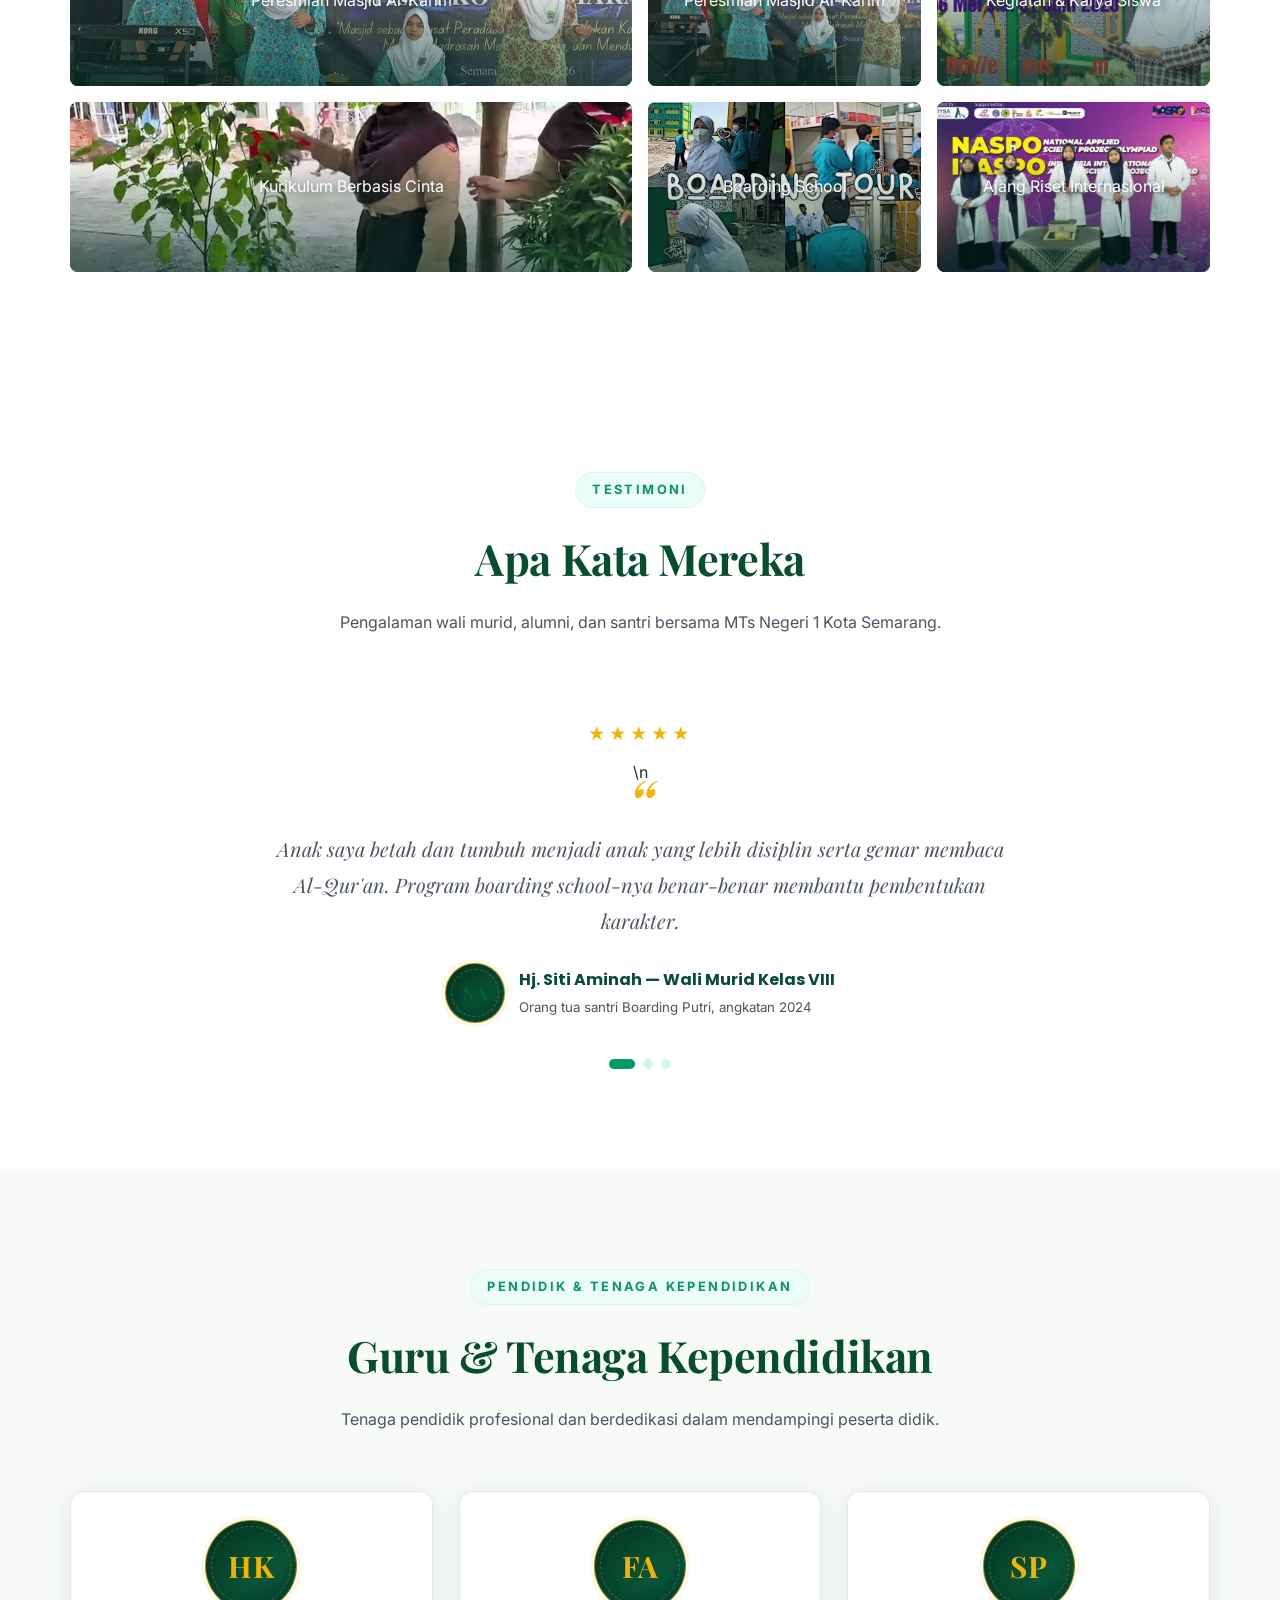
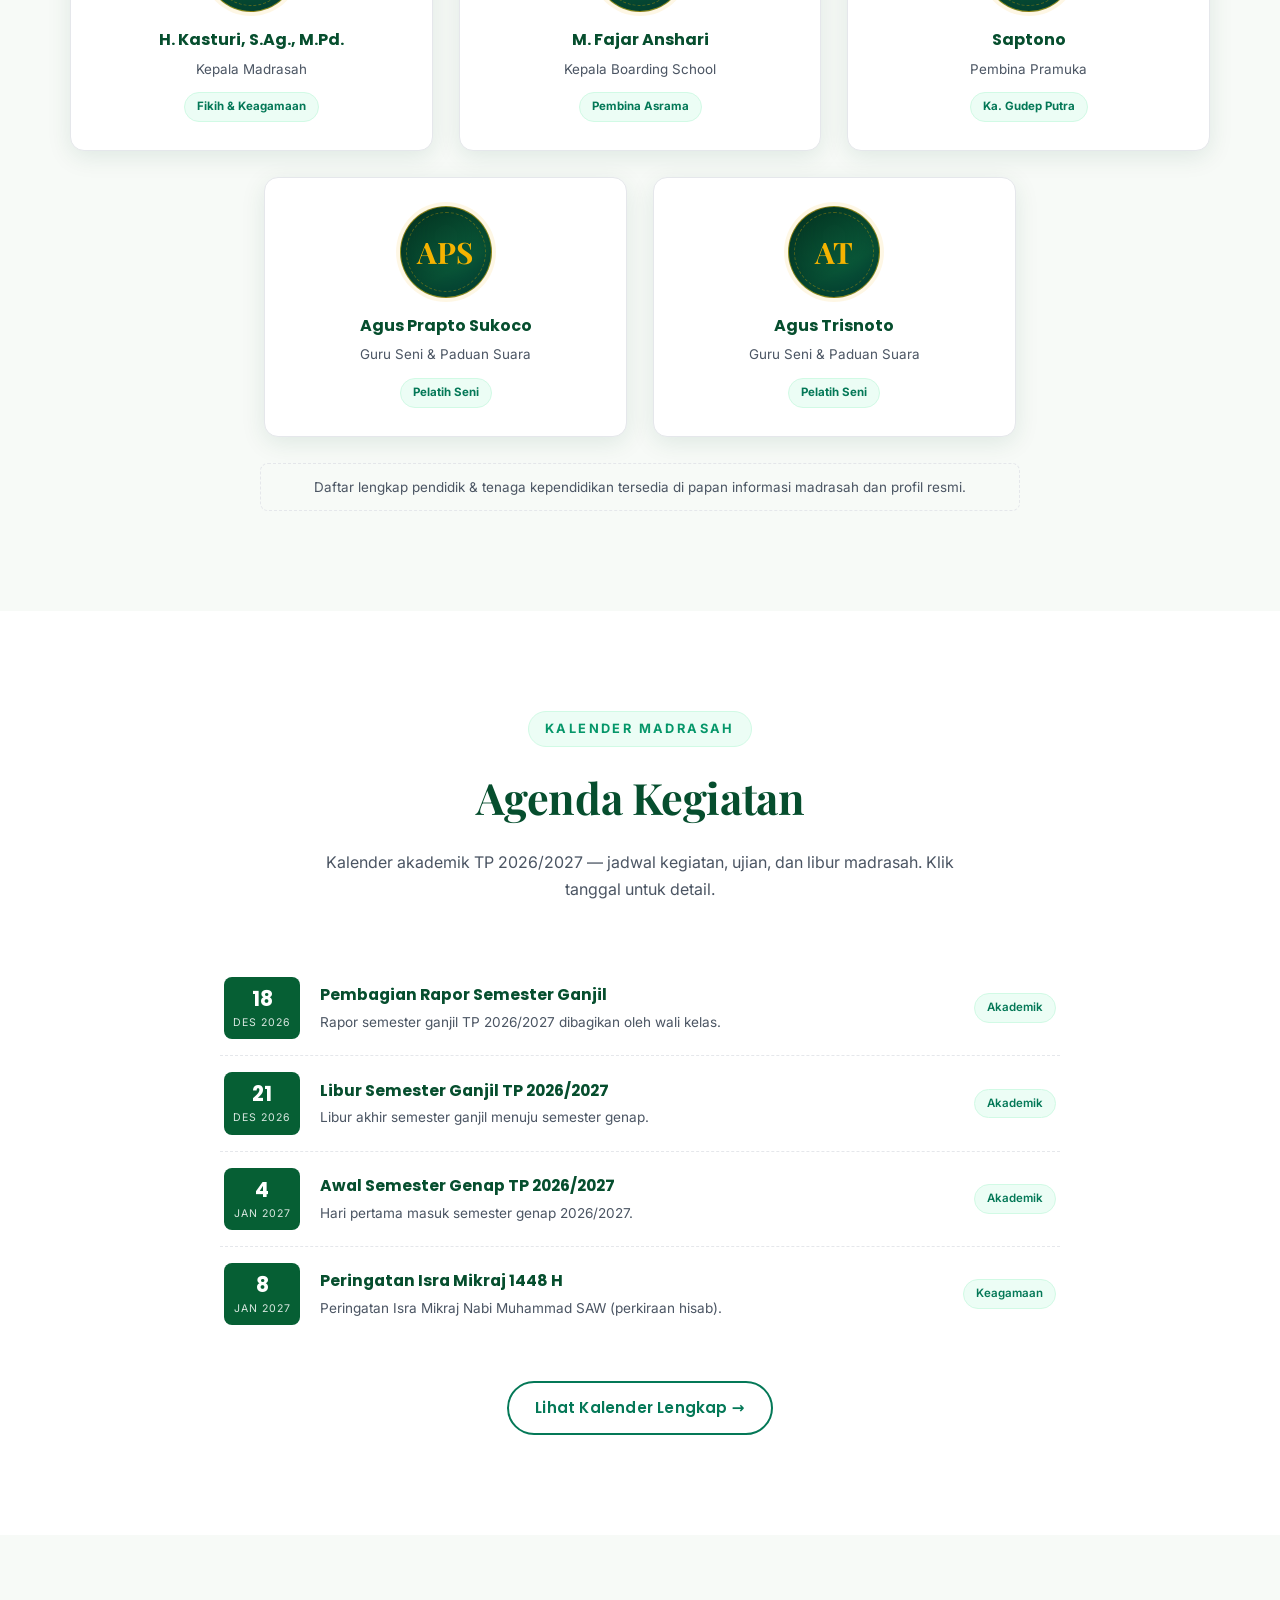
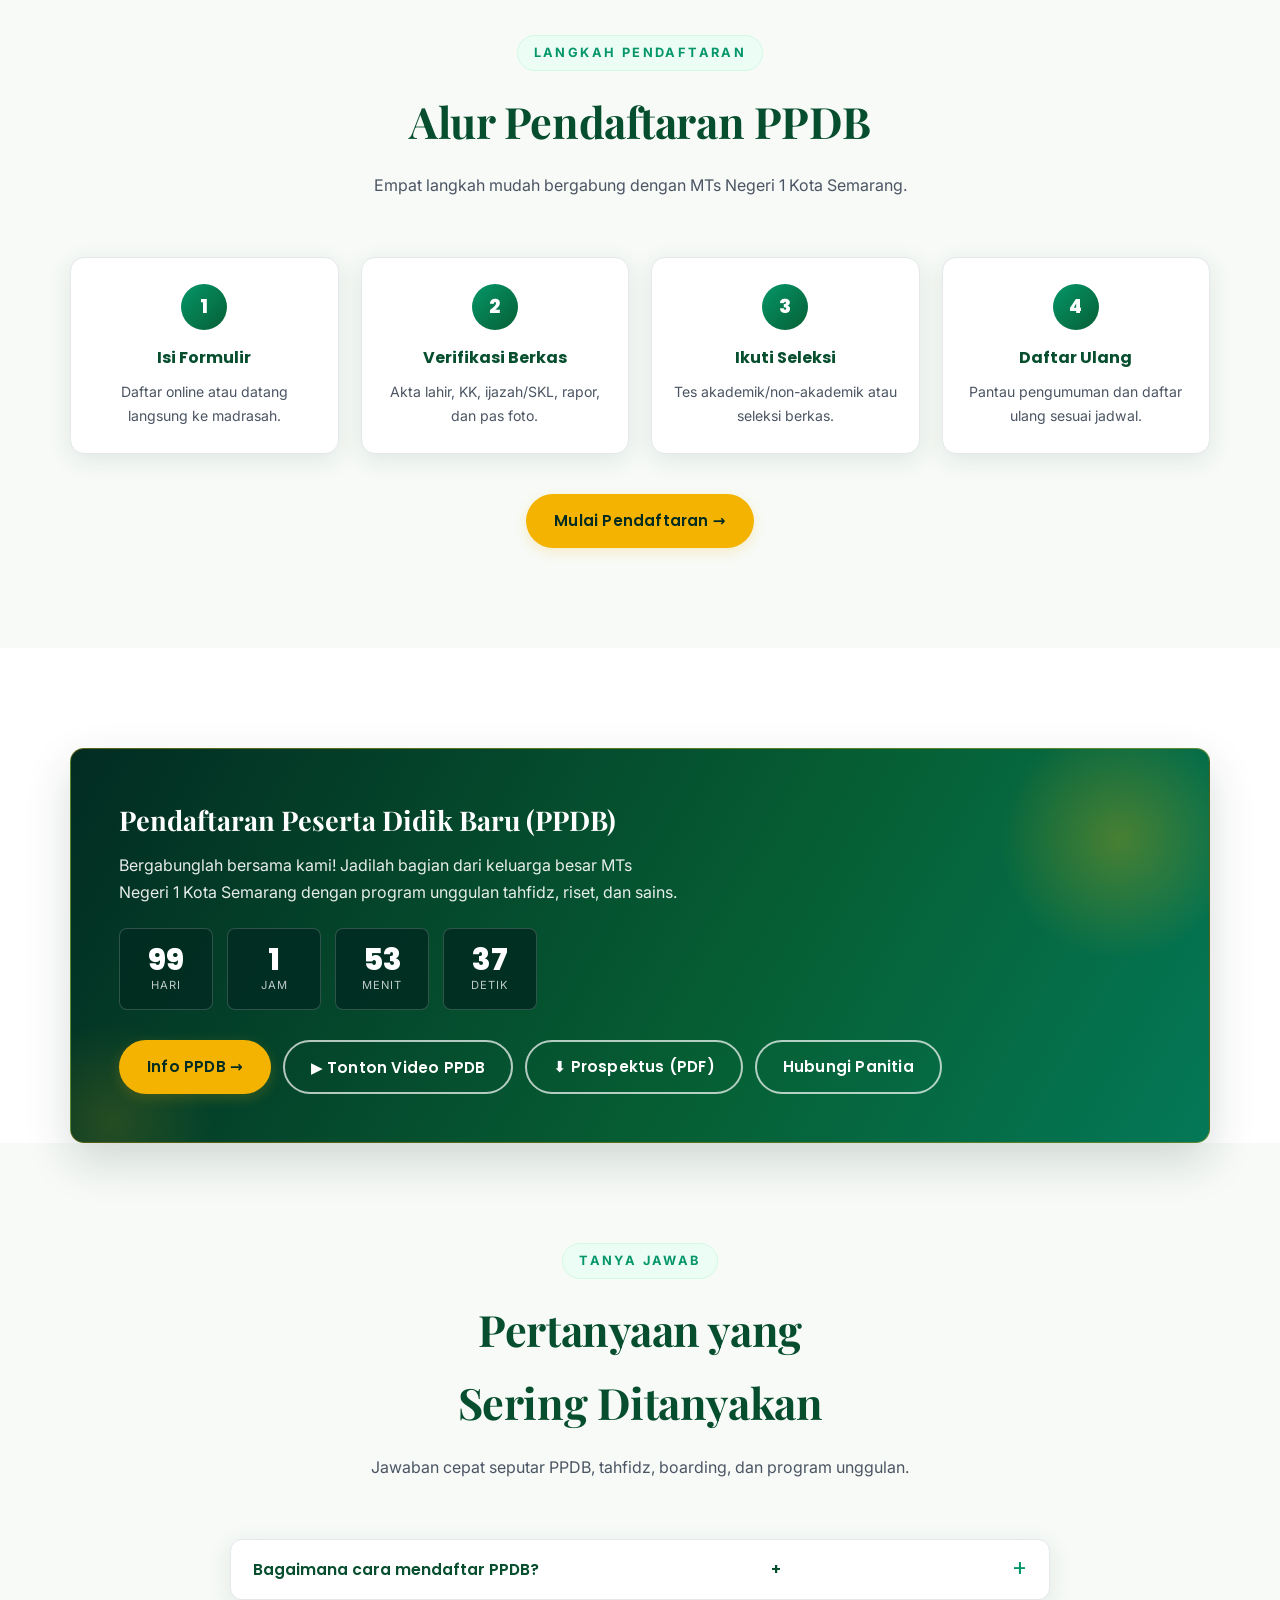
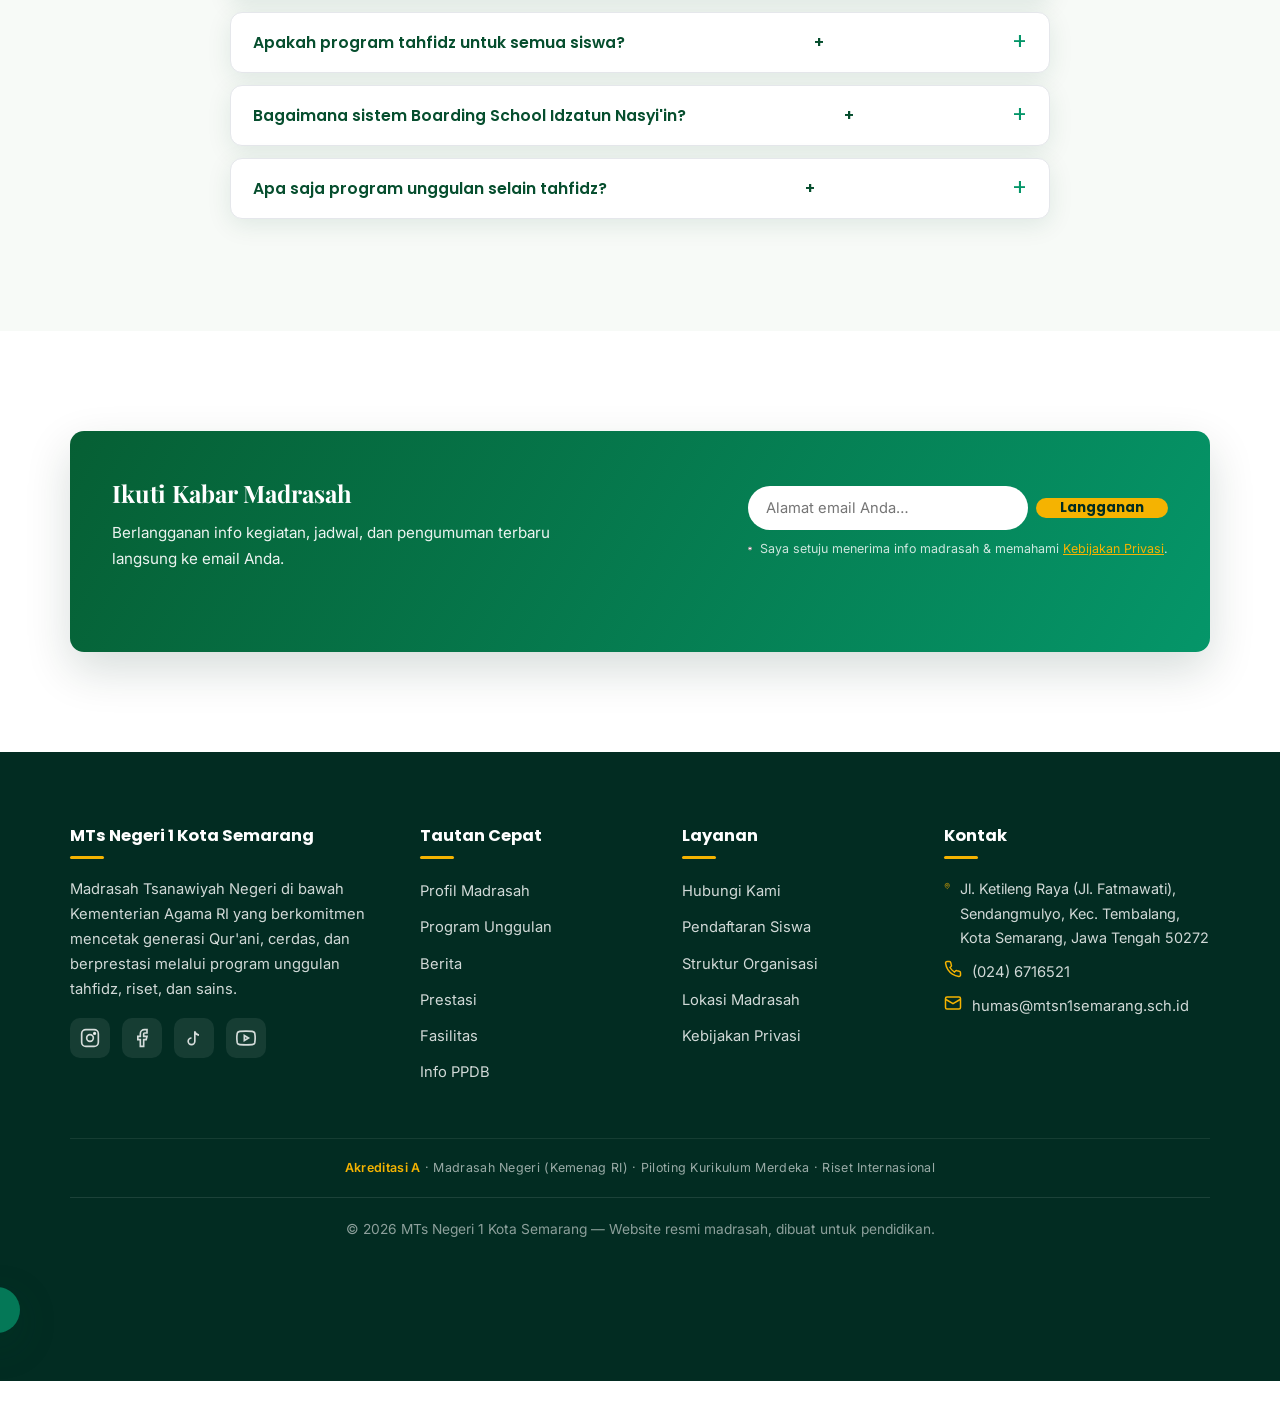
==== commit 01667a65: "Kritis+konten+teknis: footer tel/mail klik-able semua halaman, agenda satu sumber (agenda.json + fal" ====
--- a/index.html
+++ b/index.html
@@ -6,7 +6,7 @@
   <title>Beranda — MTs Negeri 1 Kota Semarang</title>
   <meta name="description" content="Website resmi MTs Negeri 1 Kota Semarang — Madrasah Tsanawiyah Negeri di Tembalang, Kota Semarang. Program unggulan Tahfidz, Riset, dan Sains serta Boarding School Idzatun Nasyi'in.">
   <meta name="theme-color" content="#064e2e">
-  <link rel="preload" as="image" href="assets/photos/gedung-masjid.jpg" fetchpriority="high" imagesrcset="assets/photos/gedung-masjid.jpg 1280w" imagesizes="100vw">
+  <link rel="preload" as="image" href="assets/photos/gedung-masjid.webp" fetchpriority="high" imagesrcset="assets/photos/gedung-masjid-800.webp 800w, assets/photos/gedung-masjid.webp 1280w" imagesizes="100vw" type="image/webp">
   <link rel="canonical" href="https://mtsn1semarang.sch.id/">
   <meta property="og:locale" content="id_ID">
   <meta property="og:site_name" content="MTs Negeri 1 Kota Semarang">
@@ -213,9 +213,9 @@
 
   <!-- ===== Hero Slider ===== -->
   <section class="hero" id="heroSlider">
-    <div class="slide active" aria-hidden="false"><img src="assets/photos/gedung-masjid.jpg" alt="Gedung dan Masjid Al-Karim MTs Negeri 1 Kota Semarang" fetchpriority="high" decoding="async"></div>
-    <div class="slide" aria-hidden="true"><img src="assets/photos/riset-internasional.jpg" alt="Siswa MTsN 1 Kota Semarang pada ajang riset internasional" loading="lazy" decoding="async"></div>
-    <div class="slide" aria-hidden="true"><img src="assets/photos/boarding-tour.jpg" alt="Suasana asrama Boarding School Idzatun Nasyiin" loading="lazy" decoding="async"></div>
+    <div class="slide active" aria-hidden="false"><picture><source type="image/webp" srcset="assets/photos/gedung-masjid-800.webp 800w, assets/photos/gedung-masjid.webp 1280w" sizes="100vw"><img src="assets/photos/gedung-masjid.jpg" alt="Gedung dan Masjid Al-Karim MTs Negeri 1 Kota Semarang" fetchpriority="high" decoding="async"></picture></div>
+    <div class="slide" aria-hidden="true"><img src="assets/photos/riset-internasional-800.jpg" srcset="assets/photos/riset-internasional-800.jpg 800w, assets/photos/riset-internasional.jpg 1280w" sizes="100vw" alt="Siswa MTsN 1 Kota Semarang pada ajang riset internasional" loading="lazy" decoding="async"></div>
+    <div class="slide" aria-hidden="true"><img src="assets/photos/boarding-tour-800.jpg" srcset="assets/photos/boarding-tour-800.jpg 800w, assets/photos/boarding-tour.jpg 1280w" sizes="100vw" alt="Suasana asrama Boarding School Idzatun Nasyiin" loading="lazy" decoding="async"></div>
 
     <div class="container hero-slide-content">
       <!-- Slide 1 -->
@@ -437,7 +437,7 @@
       </div>
       <div class="sambutan-media reveal" style="transition-delay:.15s;">
         <button type="button" class="sambutan-video" id="sambutanVideo" aria-label="Putar film profil madrasah" data-i18n-aria="hero.filmAria">
-          <img src="assets/photos/riset-internasional.jpg" alt="Tim riset siswa MTsN 1 Kota Semarang pada ajang internasional" loading="lazy" decoding="async" width="800" height="600">
+          <img src="assets/photos/riset-internasional-800.jpg" srcset="assets/photos/riset-internasional-800.jpg 800w, assets/photos/riset-internasional.jpg 1280w" sizes="(max-width: 640px) 100vw, 500px" alt="Tim riset siswa MTsN 1 Kota Semarang pada ajang internasional" loading="lazy" decoding="async" width="800" height="600">
           <span class="sambutan-play"><i>▶</i><small data-i18n="hero.film">Film Profil Madrasah</small></span>
         </button>
         <div class="sambutan-quote">
@@ -557,7 +557,7 @@
       </div>
       <div class="news-grid">
         <a href="https://jateng.kemenag.go.id/peserta-didik-mtsn-1-kota-semarang-lolos-seleksi-u-15-timnas-indonesia-siap-menuju-portugal/" target="_blank" rel="noopener" class="news-card feat reveal">
-          <div class="news-card-img"><img src="assets/photos/kegiatan.jpg" alt="Siswa MTsN 1 Kota Semarang lolos seleksi U-15 Timnas Indonesia" loading="lazy" decoding="async" width="800" height="450"></div>
+          <div class="news-card-img"><img src="assets/photos/kegiatan-800.jpg" srcset="assets/photos/kegiatan-800.jpg 800w, assets/photos/kegiatan.jpg 1280w" sizes="(max-width: 640px) 100vw, 400px" alt="Siswa MTsN 1 Kota Semarang lolos seleksi U-15 Timnas Indonesia" loading="lazy" decoding="async" width="800" height="450"></div>
           <div class="news-card-body">
             <span class="tag-kategori" data-i18n="tag.prestasi">Prestasi</span>
             <h3 data-i18n="nws.1t">Peserta Didik Lolos Seleksi U-15 Timnas Indonesia</h3>
@@ -566,7 +566,7 @@
           </div>
         </a>
         <a href="https://jateng.kemenag.go.id/132-medali-kembali-disumbangkan-putra-putri-terbaik-mtsn-1-kota-semarang/" target="_blank" rel="noopener" class="news-card reveal" style="transition-delay:.08s;">
-          <div class="news-card-img"><img src="assets/photos/medali-prestasi-800.jpg" srcset="assets/photos/medali-prestasi-800.jpg 800w, assets/photos/medali-prestasi.jpg 1200w" sizes="(max-width: 640px) 100vw, 400px" alt="Penampilan seni siswa pada peresmian Masjid Al-Karim MTsN 1 Kota Semarang" loading="lazy" decoding="async" width="800" height="450"></div>
+          <div class="news-card-img"><picture><source type="image/webp" srcset="assets/photos/medali-prestasi-800.webp 800w, assets/photos/medali-prestasi.webp 1200w" sizes="(max-width: 640px) 100vw, 400px"><img src="assets/photos/medali-prestasi-800.jpg" srcset="assets/photos/medali-prestasi-800.jpg 800w, assets/photos/medali-prestasi.jpg 1200w" sizes="(max-width: 640px) 100vw, 400px" alt="Penampilan seni siswa pada peresmian Masjid Al-Karim MTsN 1 Kota Semarang" loading="lazy" decoding="async" width="800" height="450"></picture></div>
           <div class="news-card-body">
             <span class="tag-kategori" data-i18n="tag.prestasi">Prestasi</span>
             <h3 data-i18n="nws.2t">132 Medali dari 10 Ajang Kompetisi</h3>
@@ -575,7 +575,7 @@
           </div>
         </a>
         <a href="https://jateng.kemenag.go.id/gladi-bersih-jelang-peresmian-gedung-sbsn-mtsn-1-kota-semarang/" target="_blank" rel="noopener" class="news-card reveal" style="transition-delay:.16s;">
-          <div class="news-card-img"><img src="assets/photos/gedung-masjid.jpg" alt="Gedung SBSN MTsN 1 Kota Semarang yang diresmikan Menteri Agama" loading="lazy" decoding="async" width="800" height="450"></div>
+          <div class="news-card-img"><img src="assets/photos/gedung-masjid-800.jpg" srcset="assets/photos/gedung-masjid-800.jpg 800w, assets/photos/gedung-masjid.jpg 1280w" sizes="(max-width: 640px) 100vw, 400px" alt="Gedung SBSN MTsN 1 Kota Semarang yang diresmikan Menteri Agama" loading="lazy" decoding="async" width="800" height="450"></div>
           <div class="news-card-body">
             <span class="tag-kategori" data-i18n="tag.fasilitas">Fasilitas</span>
             <h3 data-i18n="nws.3t">Gedung SBSN Diresmikan Menteri Agama</h3>
@@ -584,7 +584,7 @@
           </div>
         </a>
         <a href="https://jateng.kemenag.go.id/riset-pembuatan-pasta-gigi-dari-kulit-jeruk-keprok-mtsn-1-kota-semarang-raih-medali-perak-tingkat-internasional/" target="_blank" rel="noopener" class="news-card reveal" style="transition-delay:.24s;">
-          <div class="news-card-img"><img src="assets/photos/riset-internasional.jpg" alt="Tim riset pasta gigi kulit jeruk keprok peraih medali perak RARE ICON 2022" loading="lazy" decoding="async" width="800" height="450"></div>
+          <div class="news-card-img"><img src="assets/photos/riset-internasional-800.jpg" srcset="assets/photos/riset-internasional-800.jpg 800w, assets/photos/riset-internasional.jpg 1280w" sizes="(max-width: 640px) 100vw, 400px" alt="Tim riset pasta gigi kulit jeruk keprok peraih medali perak RARE ICON 2022" loading="lazy" decoding="async" width="800" height="450"></div>
           <div class="news-card-body">
             <span class="tag-kategori" data-i18n="tag.prestasi">Prestasi</span>
             <h3 data-i18n="nws.4t">Medali Perak Riset Internasional (RARE ICON)</h3>
@@ -593,7 +593,7 @@
           </div>
         </a>
         <a href="https://jateng.kemenag.go.id/juara-1-lomba-cepat-tepat-pramuka-lctp-tingkat-kwartir-mtsn-1-kota-semarang-siap-maju-ke-tingkat-kwarcab/" target="_blank" rel="noopener" class="news-card reveal" style="transition-delay:.32s;">
-          <div class="news-card-img"><img src="assets/photos/boarding-tour.jpg" alt="Tim Pramuka MTsN 1 Kota Semarang juara 1 LCTP tingkat kwartir" loading="lazy" decoding="async" width="800" height="450"></div>
+          <div class="news-card-img"><img src="assets/photos/boarding-tour-800.jpg" srcset="assets/photos/boarding-tour-800.jpg 800w, assets/photos/boarding-tour.jpg 1280w" sizes="(max-width: 640px) 100vw, 400px" alt="Tim Pramuka MTsN 1 Kota Semarang juara 1 LCTP tingkat kwartir" loading="lazy" decoding="async" width="800" height="450"></div>
           <div class="news-card-body">
             <span class="tag-kategori" data-i18n="tag.kesiswaan">Kesiswaan</span>
             <h3 data-i18n="nws.5t">Juara 1 LCTP Pramuka Tingkat Kwartir</h3>
@@ -602,7 +602,7 @@
           </div>
         </a>
         <a href="https://jateng.kemenag.go.id/mtsn-1-kota-semarang-berhasil-mengantarkan-peserta-didiknya-terdaftar-di-man-bergengsi/" target="_blank" rel="noopener" class="news-card reveal" style="transition-delay:.4s;">
-          <div class="news-card-img"><img src="assets/photos/kurikulum-cinta.jpg" alt="Suasana pembelajaran kurikulum berbasis cinta di kelas" loading="lazy" decoding="async" width="800" height="450"></div>
+          <div class="news-card-img"><img src="assets/photos/kurikulum-cinta-800.jpg" srcset="assets/photos/kurikulum-cinta-800.jpg 800w, assets/photos/kurikulum-cinta.jpg 1280w" sizes="(max-width: 640px) 100vw, 400px" alt="Suasana pembelajaran kurikulum berbasis cinta di kelas" loading="lazy" decoding="async" width="800" height="450"></div>
           <div class="news-card-body">
             <span class="tag-kategori" data-i18n="tag.akademik">Akademik</span>
             <h3 data-i18n="nws.6t">Alumni Diterima di MAN Insan Cendekia &amp; MAN PK</h3>
@@ -664,12 +664,12 @@
         <p data-i18n="gal.p">Potret suasana dan aktivitas di lingkungan MTs Negeri 1 Kota Semarang.</p>
       </div>
       <div class="galeri-grid reveal" style="transition-delay:.1s;">
-        <button type="button" class="galeri-item wide" data-full="assets/photos/medali-prestasi.jpg" data-caption="Peresmian Masjid Al-Karim"><img src="assets/photos/medali-prestasi-800.jpg" alt="Peresmian Masjid Al-Karim" loading="lazy" decoding="async" width="800" height="600"><span data-i18n="gal.1">Peresmian Masjid Al-Karim</span></button>
-        <button type="button" class="galeri-item" data-full="assets/photos/gedung-masjid.jpg" data-caption="Peresmian Masjid Al-Karim"><img src="assets/photos/gedung-masjid.jpg" alt="Peresmian Masjid Al-Karim" loading="lazy" decoding="async" width="800" height="600"><span data-i18n="gal.2">Peresmian Masjid Al-Karim</span></button>
-        <button type="button" class="galeri-item" data-full="assets/photos/kegiatan.jpg" data-caption="Kegiatan &amp; Karya Siswa"><img src="assets/photos/kegiatan.jpg" alt="Kegiatan &amp; Karya Siswa" loading="lazy" decoding="async" width="800" height="600"><span data-i18n="gal.3">Kegiatan &amp; Karya Siswa</span></button>
-        <button type="button" class="galeri-item wide" data-full="assets/photos/kurikulum-cinta.jpg" data-caption="Kurikulum Berbasis Cinta"><img src="assets/photos/kurikulum-cinta.jpg" alt="Kurikulum Berbasis Cinta" loading="lazy" decoding="async" width="800" height="600"><span data-i18n="gal.4">Kurikulum Berbasis Cinta</span></button>
-        <button type="button" class="galeri-item" data-full="assets/photos/boarding-tour.jpg" data-caption="Boarding School &quot;Idzatun Nasyi&#39;in&quot;"><img src="assets/photos/boarding-tour.jpg" alt="Boarding School &quot;Idzatun Nasyi&#39;in&quot;" loading="lazy" decoding="async" width="800" height="600"><span data-i18n="gal.6">Boarding School</span></button>
-        <button type="button" class="galeri-item" data-full="assets/photos/riset-internasional.jpg" data-caption="Ajang Riset Internasional"><img src="assets/photos/riset-internasional.jpg" alt="Ajang Riset Internasional" loading="lazy" decoding="async" width="800" height="600"><span data-i18n="gal.8">Ajang Riset Internasional</span></button>
+        <button type="button" class="galeri-item wide" data-full="assets/photos/medali-prestasi.webp" data-caption="Peresmian Masjid Al-Karim"><img src="assets/photos/medali-prestasi-800.jpg" alt="Peresmian Masjid Al-Karim" loading="lazy" decoding="async" width="800" height="600"><span data-i18n="gal.1">Peresmian Masjid Al-Karim</span></button>
+        <button type="button" class="galeri-item" data-full="assets/photos/gedung-masjid.webp" data-caption="Peresmian Masjid Al-Karim"><img src="assets/photos/gedung-masjid-800.jpg" srcset="assets/photos/gedung-masjid-800.jpg 800w, assets/photos/gedung-masjid.jpg 1280w" sizes="(max-width: 640px) 100vw, 400px" alt="Peresmian Masjid Al-Karim" loading="lazy" decoding="async" width="800" height="600"><span data-i18n="gal.2">Peresmian Masjid Al-Karim</span></button>
+        <button type="button" class="galeri-item" data-full="assets/photos/kegiatan.webp" data-caption="Kegiatan &amp; Karya Siswa"><img src="assets/photos/kegiatan-800.jpg" srcset="assets/photos/kegiatan-800.jpg 800w, assets/photos/kegiatan.jpg 1280w" sizes="(max-width: 640px) 100vw, 400px" alt="Kegiatan &amp; Karya Siswa" loading="lazy" decoding="async" width="800" height="600"><span data-i18n="gal.3">Kegiatan &amp; Karya Siswa</span></button>
+        <button type="button" class="galeri-item wide" data-full="assets/photos/kurikulum-cinta.webp" data-caption="Kurikulum Berbasis Cinta"><img src="assets/photos/kurikulum-cinta-800.jpg" srcset="assets/photos/kurikulum-cinta-800.jpg 800w, assets/photos/kurikulum-cinta.jpg 1280w" sizes="(max-width: 640px) 100vw, 400px" alt="Kurikulum Berbasis Cinta" loading="lazy" decoding="async" width="800" height="600"><span data-i18n="gal.4">Kurikulum Berbasis Cinta</span></button>
+        <button type="button" class="galeri-item" data-full="assets/photos/boarding-tour.webp" data-caption="Boarding School &quot;Idzatun Nasyi&#39;in&quot;"><img src="assets/photos/boarding-tour-800.jpg" srcset="assets/photos/boarding-tour-800.jpg 800w, assets/photos/boarding-tour.jpg 1280w" sizes="(max-width: 640px) 100vw, 400px" alt="Boarding School &quot;Idzatun Nasyi&#39;in&quot;" loading="lazy" decoding="async" width="800" height="600"><span data-i18n="gal.6">Boarding School</span></button>
+        <button type="button" class="galeri-item" data-full="assets/photos/riset-internasional.webp" data-caption="Ajang Riset Internasional"><img src="assets/photos/riset-internasional-800.jpg" srcset="assets/photos/riset-internasional-800.jpg 800w, assets/photos/riset-internasional.jpg 1280w" sizes="(max-width: 640px) 100vw, 400px" alt="Ajang Riset Internasional" loading="lazy" decoding="async" width="800" height="600"><span data-i18n="gal.8">Ajang Riset Internasional</span></button>
       </div>
     </div>
   </section>
@@ -761,27 +761,19 @@
         <h2 data-i18n="age.h">Agenda Kegiatan</h2>
         <p data-i18n="age.p">Kalender akademik TP 2026/2027 — jadwal kegiatan, ujian, dan libur madrasah. Klik tanggal untuk detail.</p>
       </div>
-      <div class="agenda-list reveal">
-        <div class="agenda-item">
-          <div class="agenda-date"><b>28</b><small>Sep 2026</small></div>
-          <div class="agenda-body"><h4 data-i18n="ag.1t">Penilaian Sumatif Tengah Semester Ganjil</h4><p data-i18n="ag.1d">Penilaian tengah semester ganjil kelas VII–IX.</p></div>
-          <span class="agenda-tag">Akademik</span>
-        </div>
-        <div class="agenda-item">
-          <div class="agenda-date"><b>22</b><small>Okt 2026</small></div>
-          <div class="agenda-body"><h4 data-i18n="ag.2t">Peringatan Hari Santri Nasional</h4><p data-i18n="ag.2d">Apel Hari Santri dan kegiatan keagamaan bersama.</p></div>
-          <span class="agenda-tag">Keagamaan</span>
-        </div>
-        <div class="agenda-item">
-          <div class="agenda-date"><b>01</b><small>Des 2026</small></div>
-          <div class="agenda-body"><h4 data-i18n="ag.3t">Penilaian Akhir Semester (PAS) Ganjil</h4><p data-i18n="ag.3d">Ujian akhir semester ganjil kelas VII–IX.</p></div>
-          <span class="agenda-tag">Akademik</span>
-        </div>
-        <div class="agenda-item">
-          <div class="agenda-date"><b>18</b><small>Des 2026</small></div>
-          <div class="agenda-body"><h4 data-i18n="ag.4t">Pembagian Rapor Semester Ganjil</h4><p data-i18n="ag.4d">Rapor dibagikan oleh wali kelas masing-masing.</p></div>
-          <span class="agenda-tag">Akademik</span>
-        </div>
+      <div class="agenda-list reveal" id="homeAgenda">
+        <noscript>
+          <div class="agenda-item">
+            <div class="agenda-date"><b>28</b><small>Sep 2026</small></div>
+            <div class="agenda-body"><h4>Penilaian Sumatif Tengah Semester Ganjil</h4><p>Penilaian tengah semester ganjil kelas VII–IX.</p></div>
+            <span class="agenda-tag">Akademik</span>
+          </div>
+          <div class="agenda-item">
+            <div class="agenda-date"><b>22</b><small>Okt 2026</small></div>
+            <div class="agenda-body"><h4>Peringatan Hari Santri Nasional</h4><p>Apel Hari Santri dan kegiatan keagamaan bersama.</p></div>
+            <span class="agenda-tag">Keagamaan</span>
+          </div>
+        </noscript>
       </div>
       <div class="center-cta">
         <a href="profil.html#agenda" class="btn btn-ghost" data-i18n="ag.btn">Lihat Kalender Lengkap →</a>
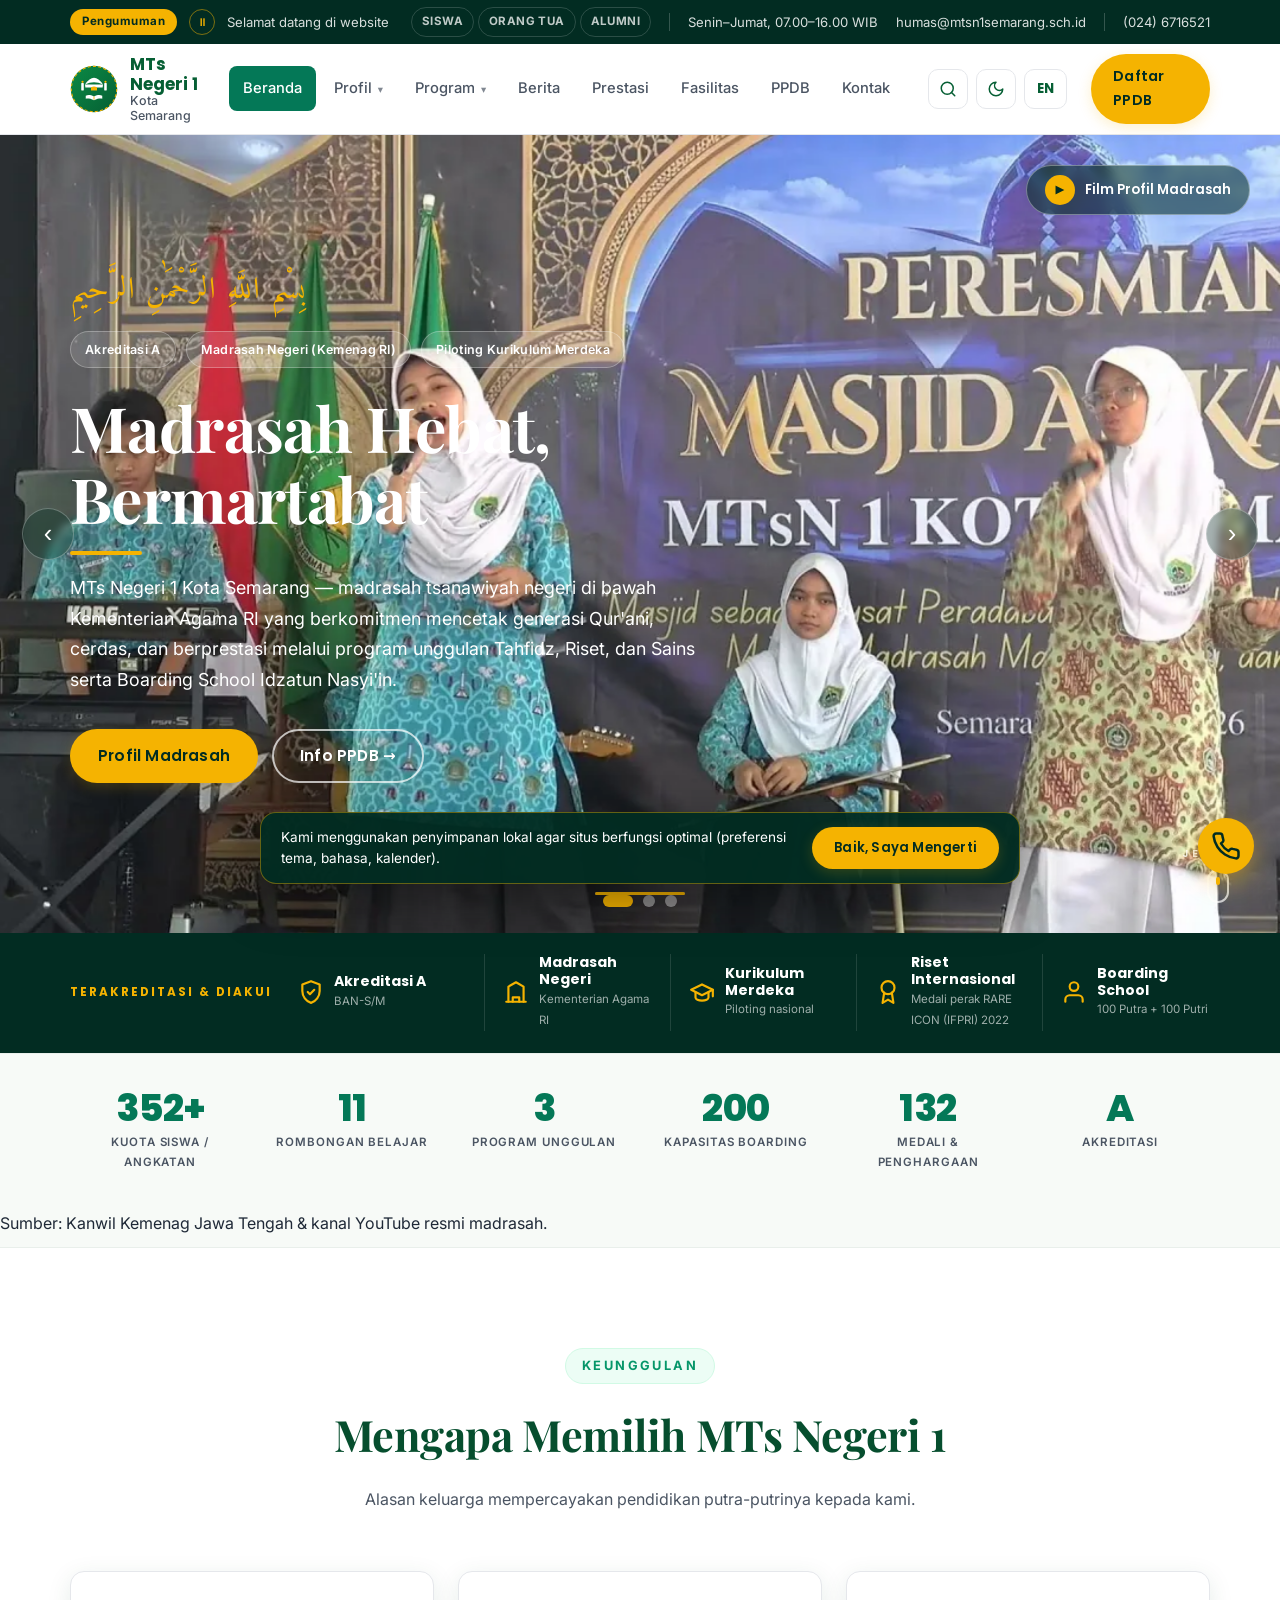
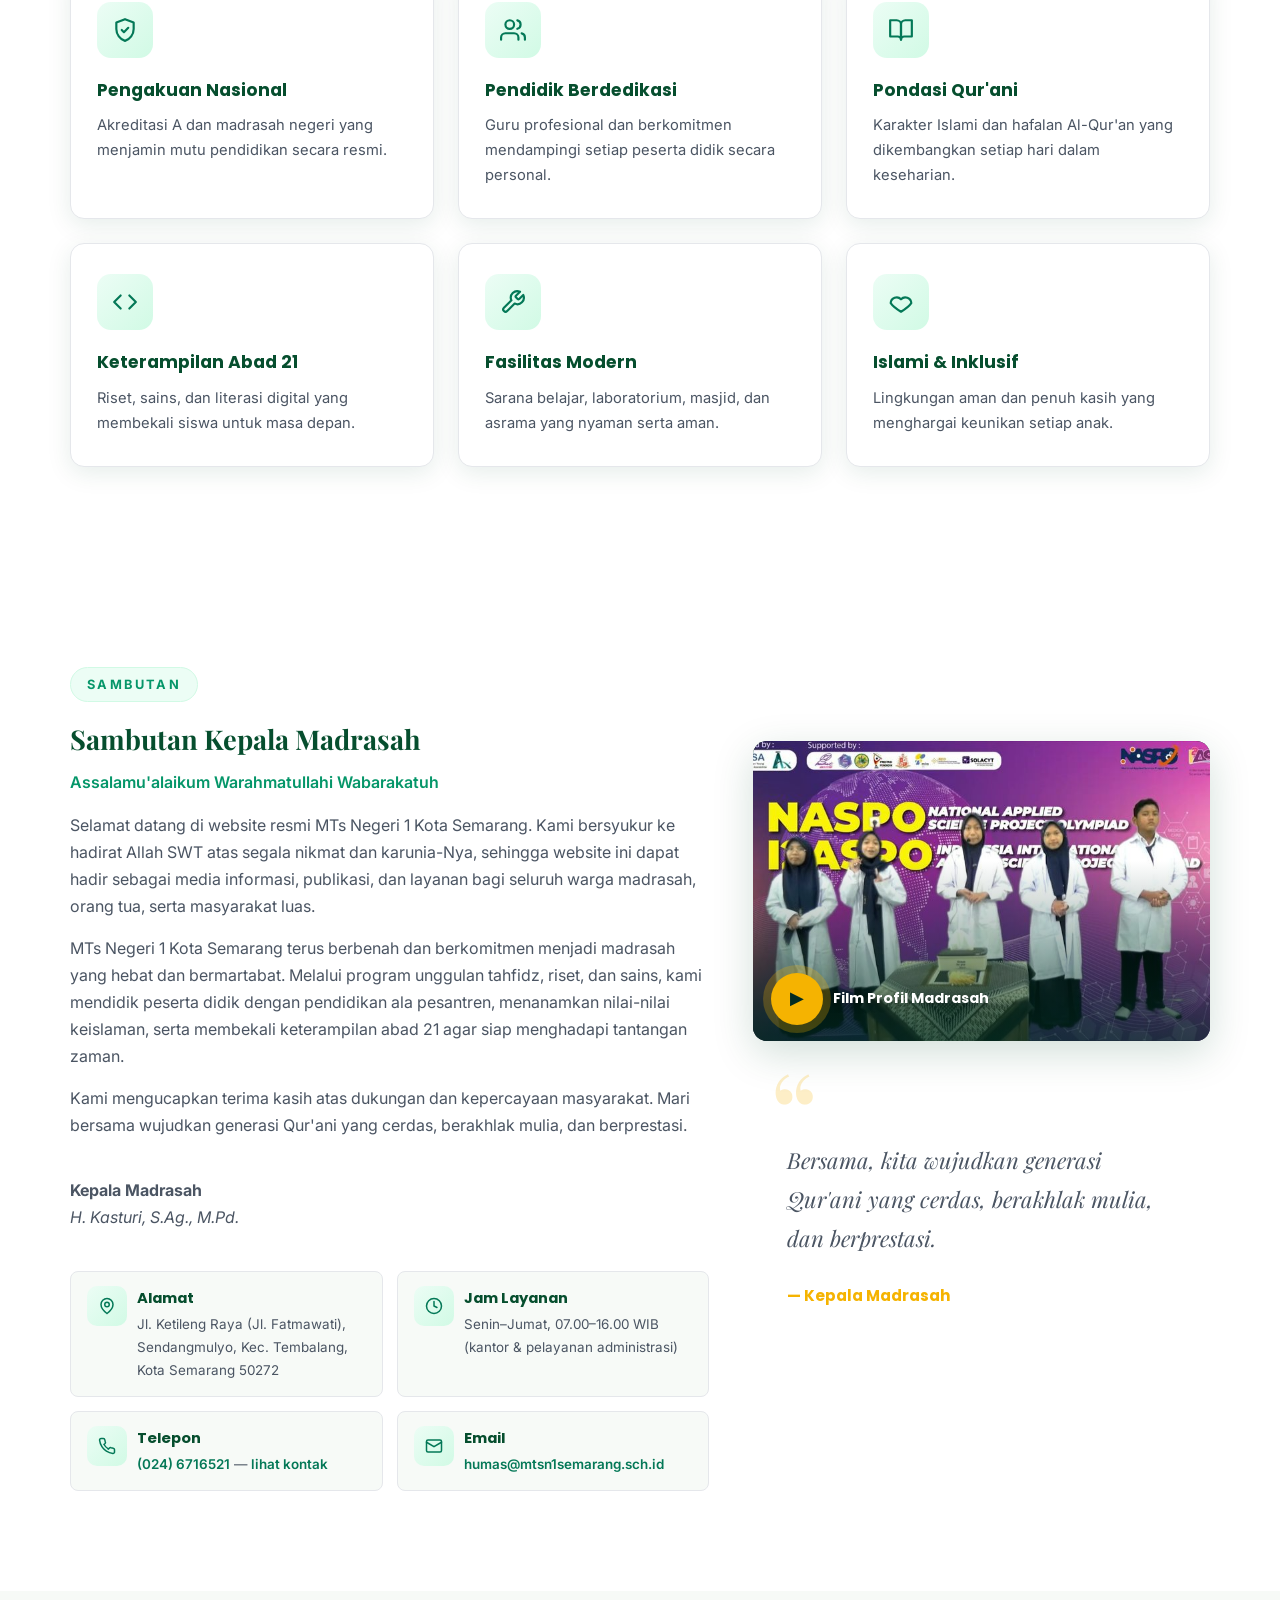
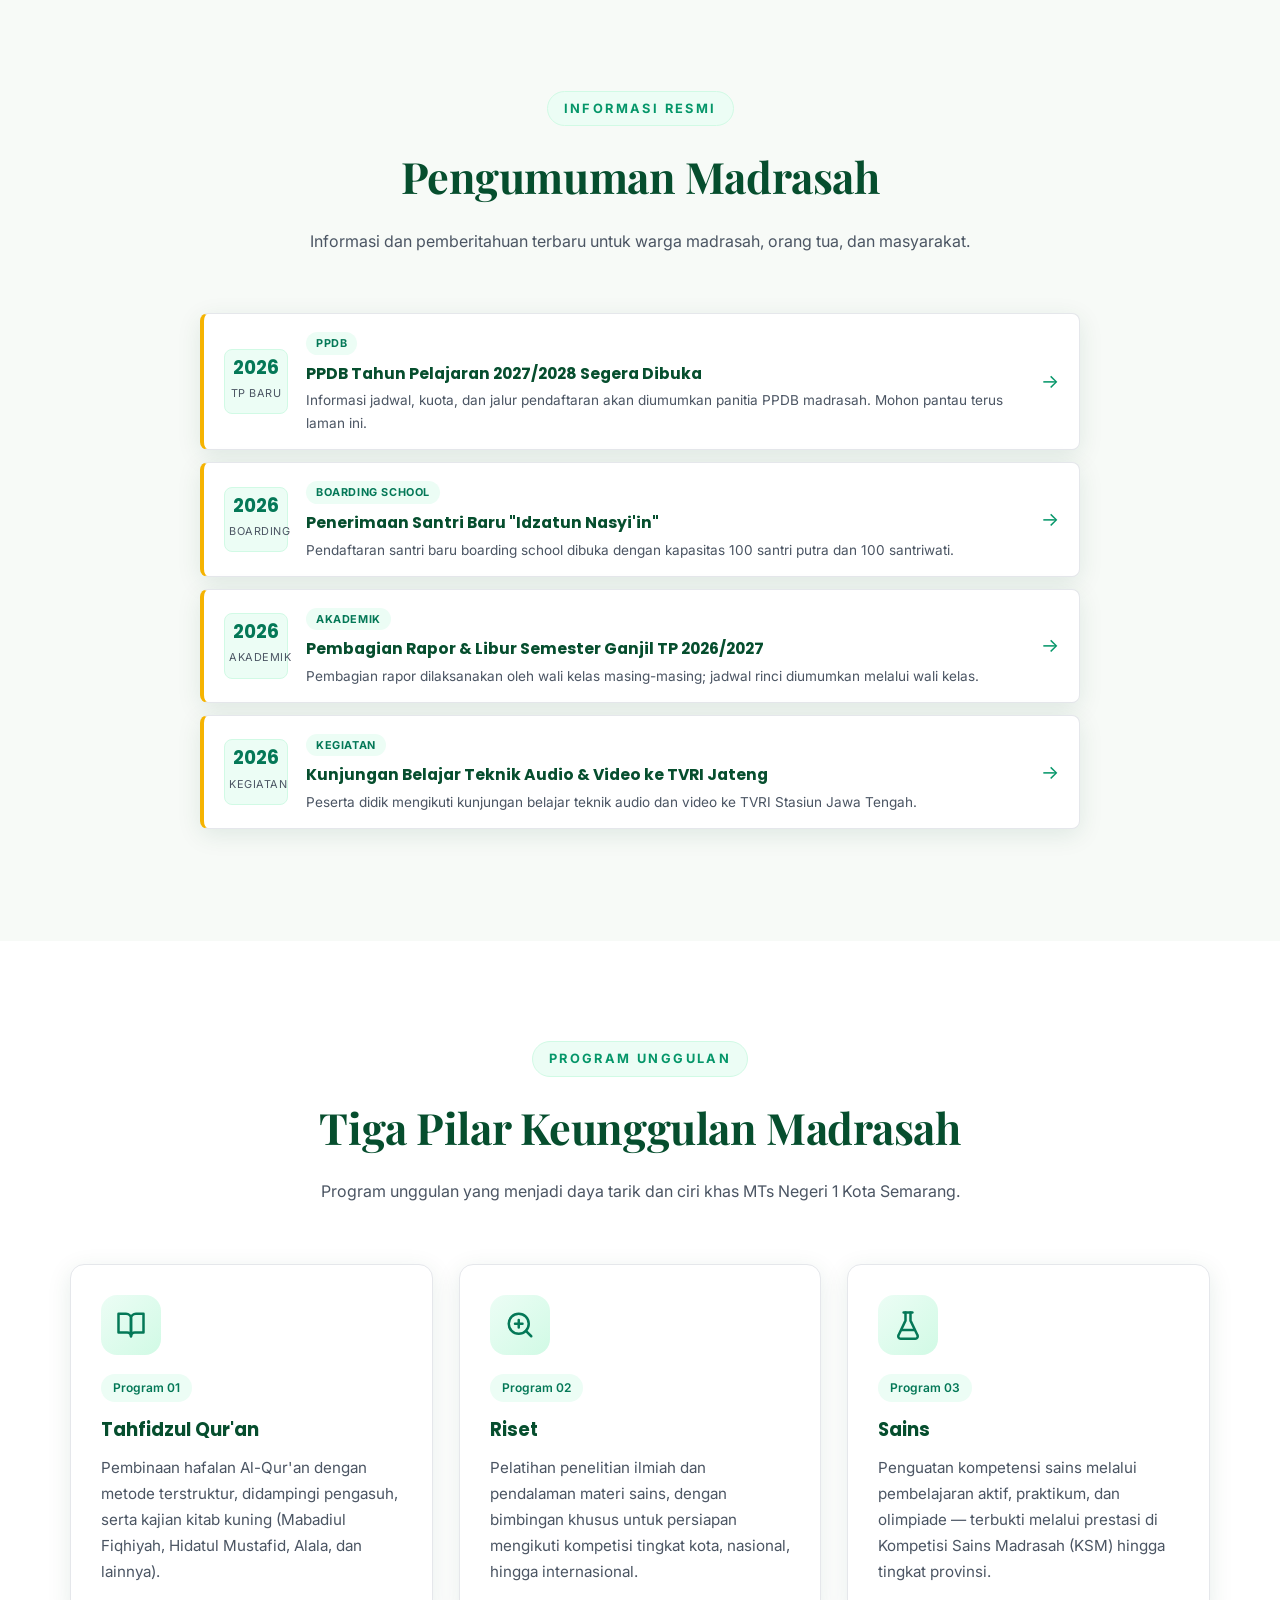
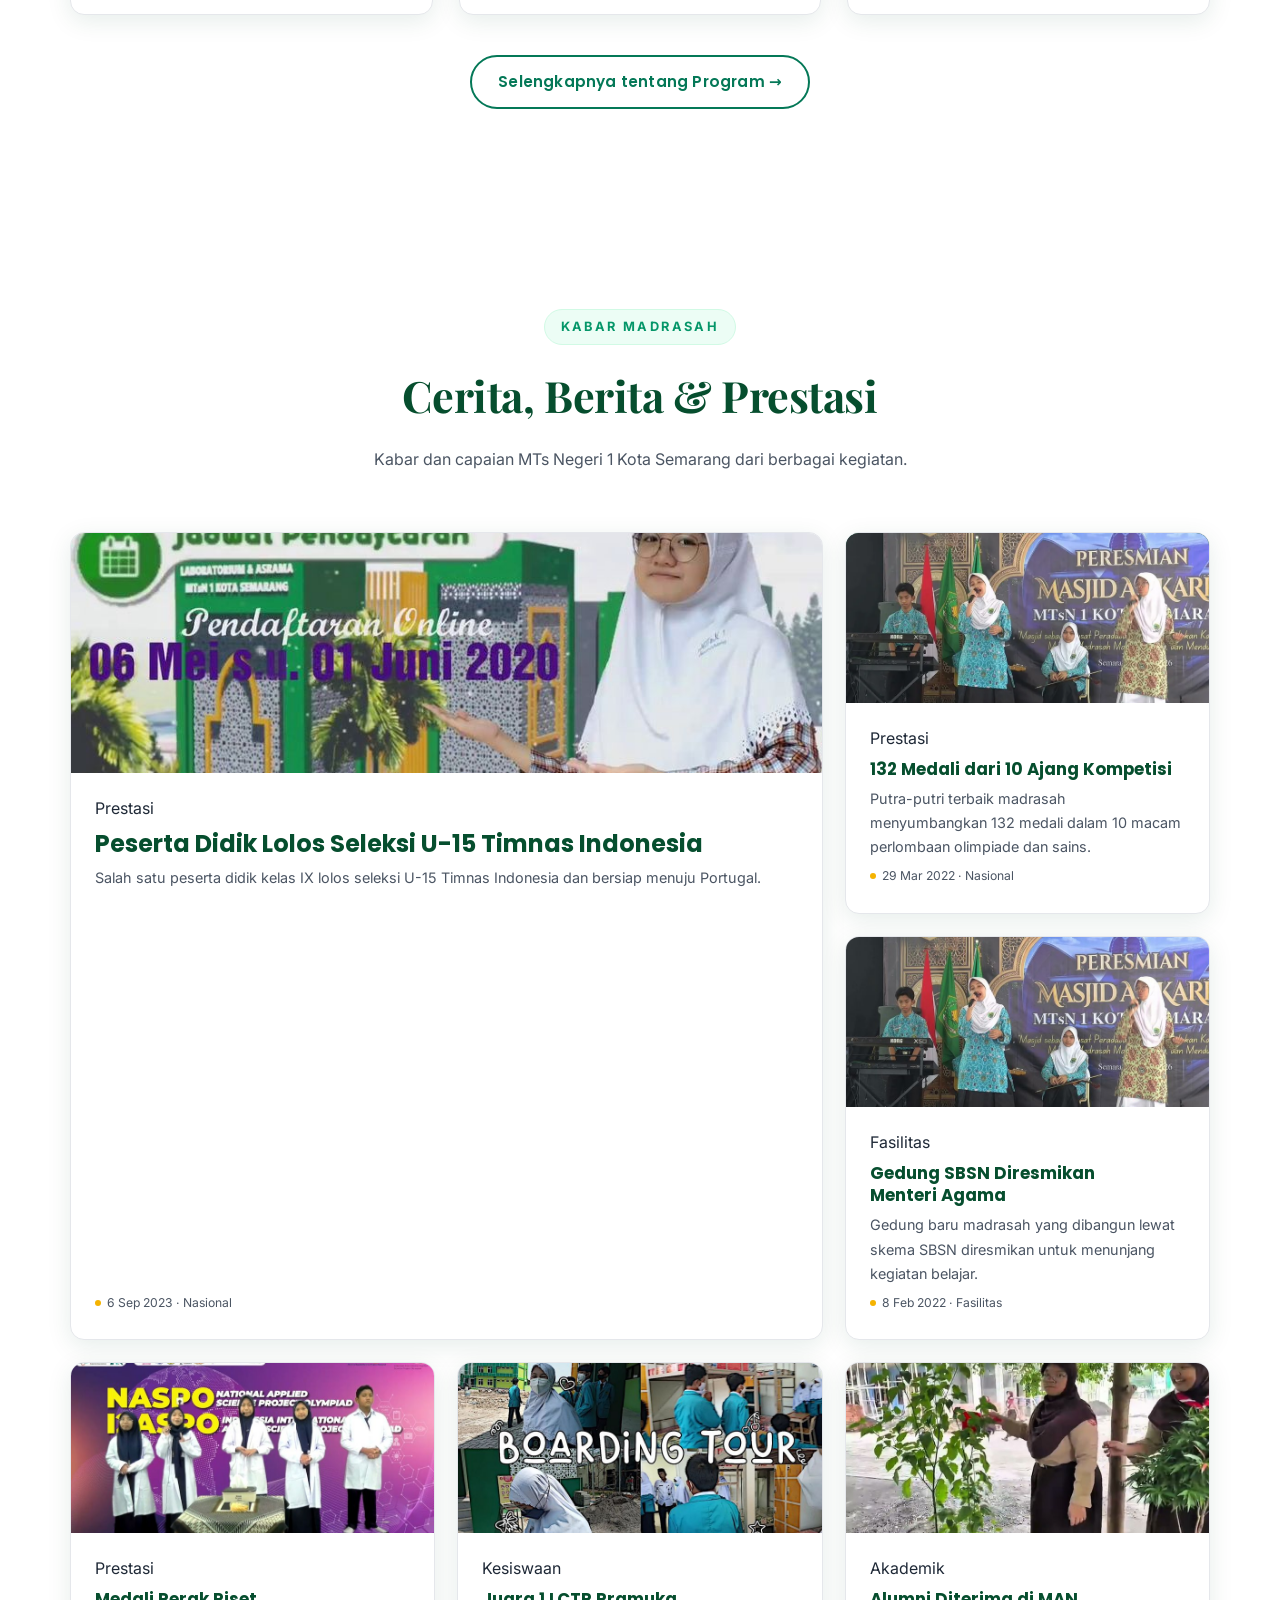
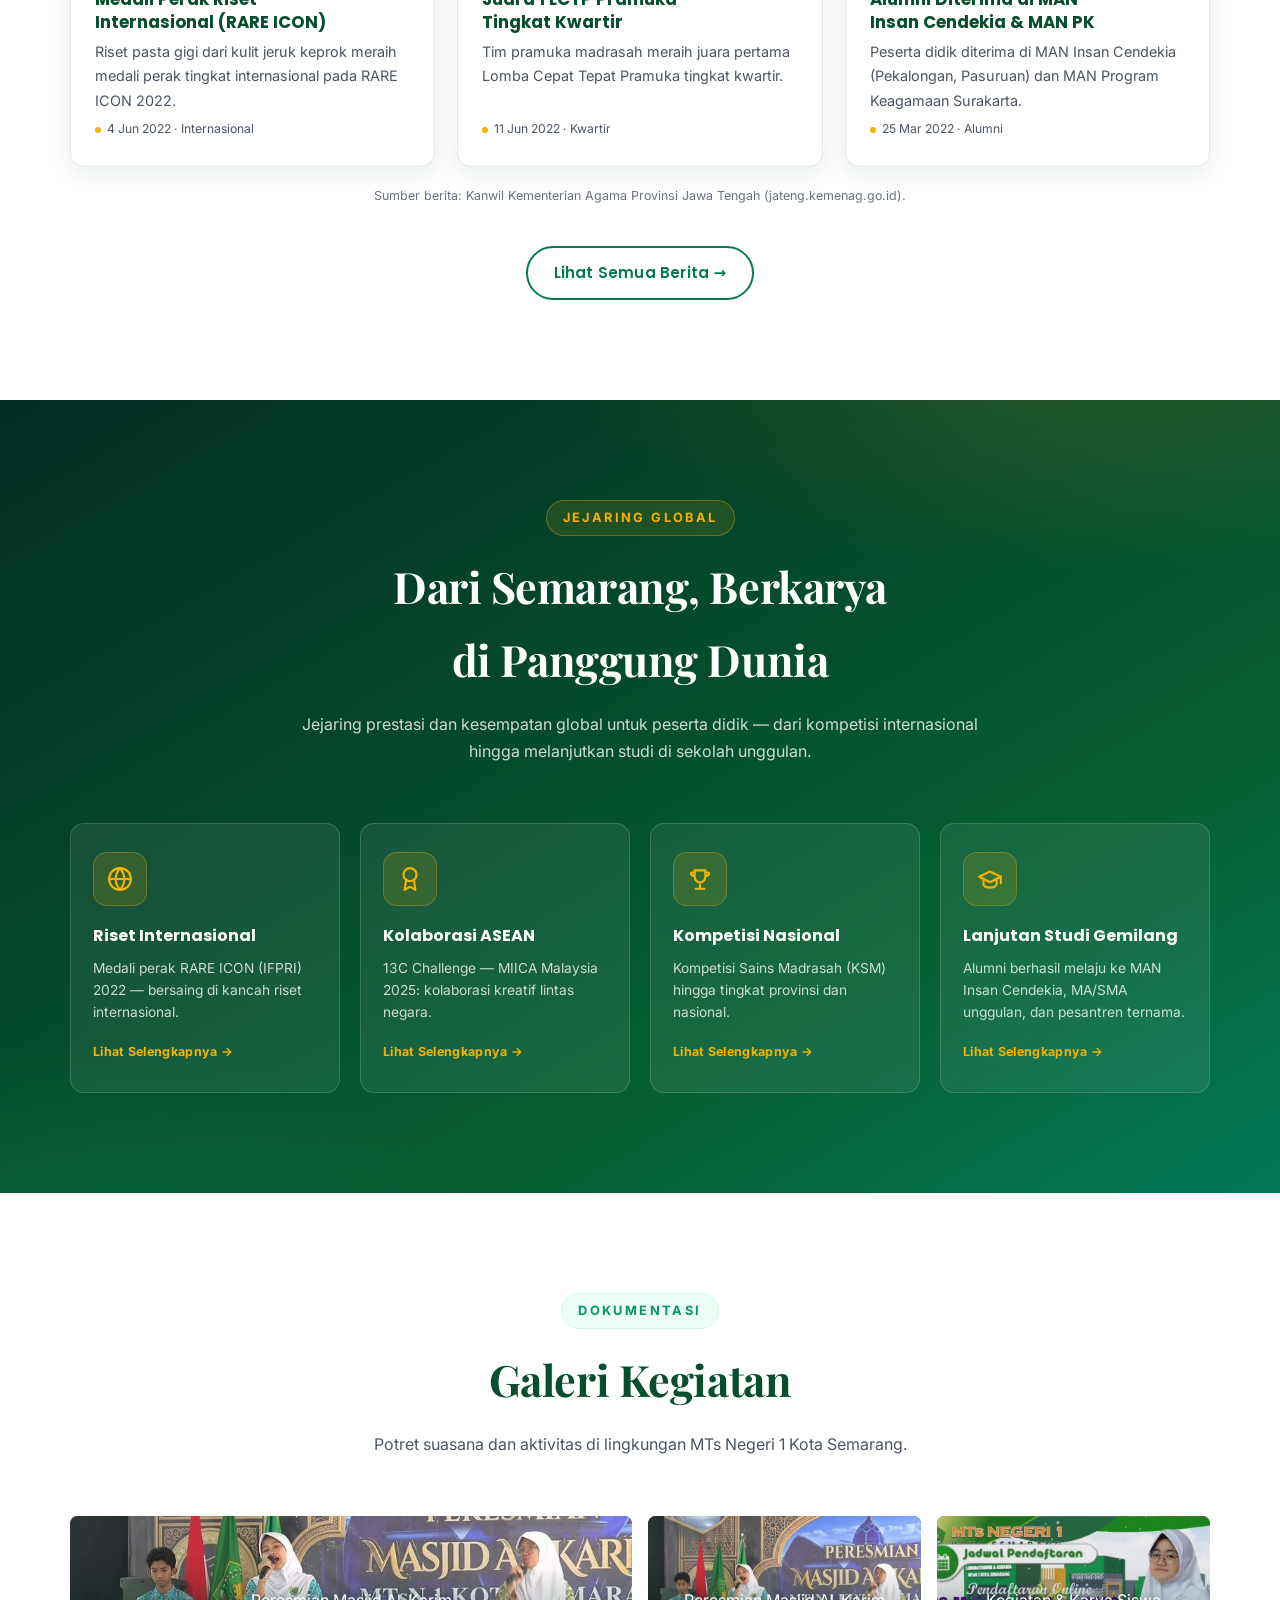
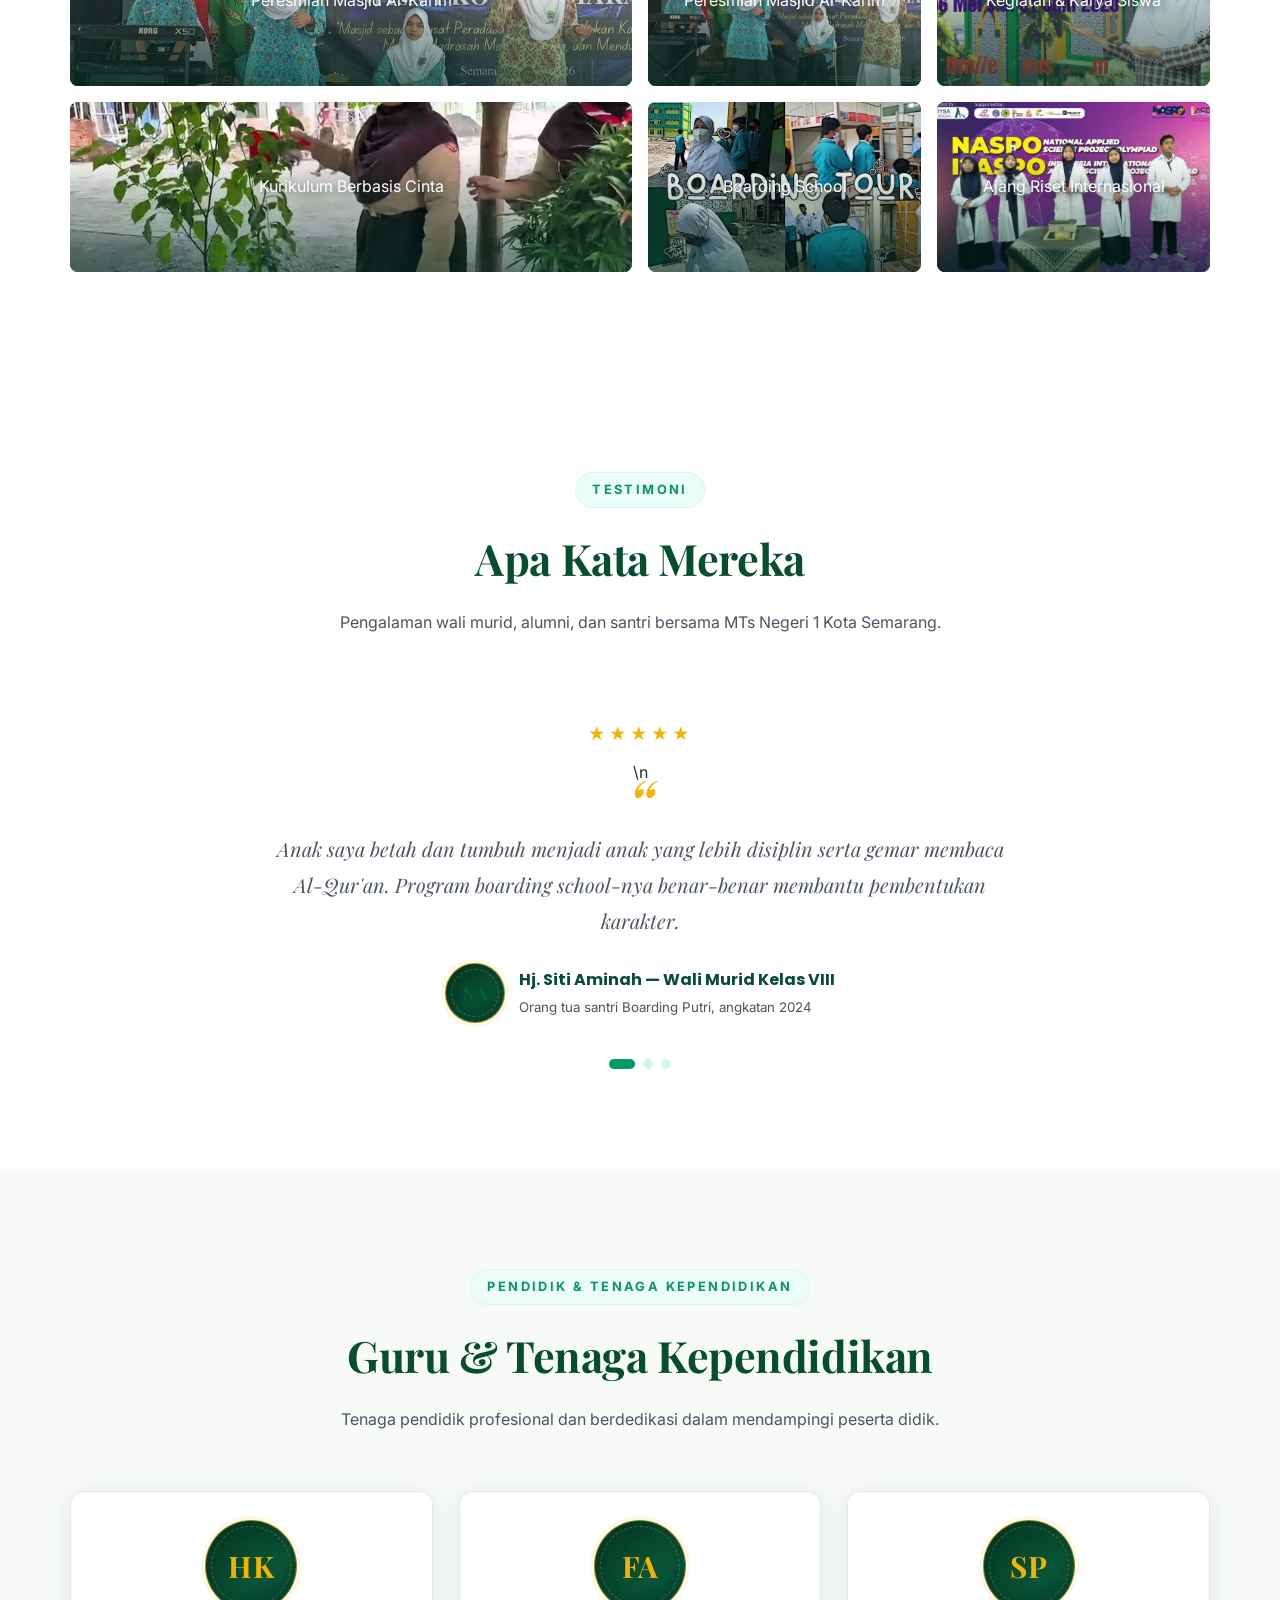
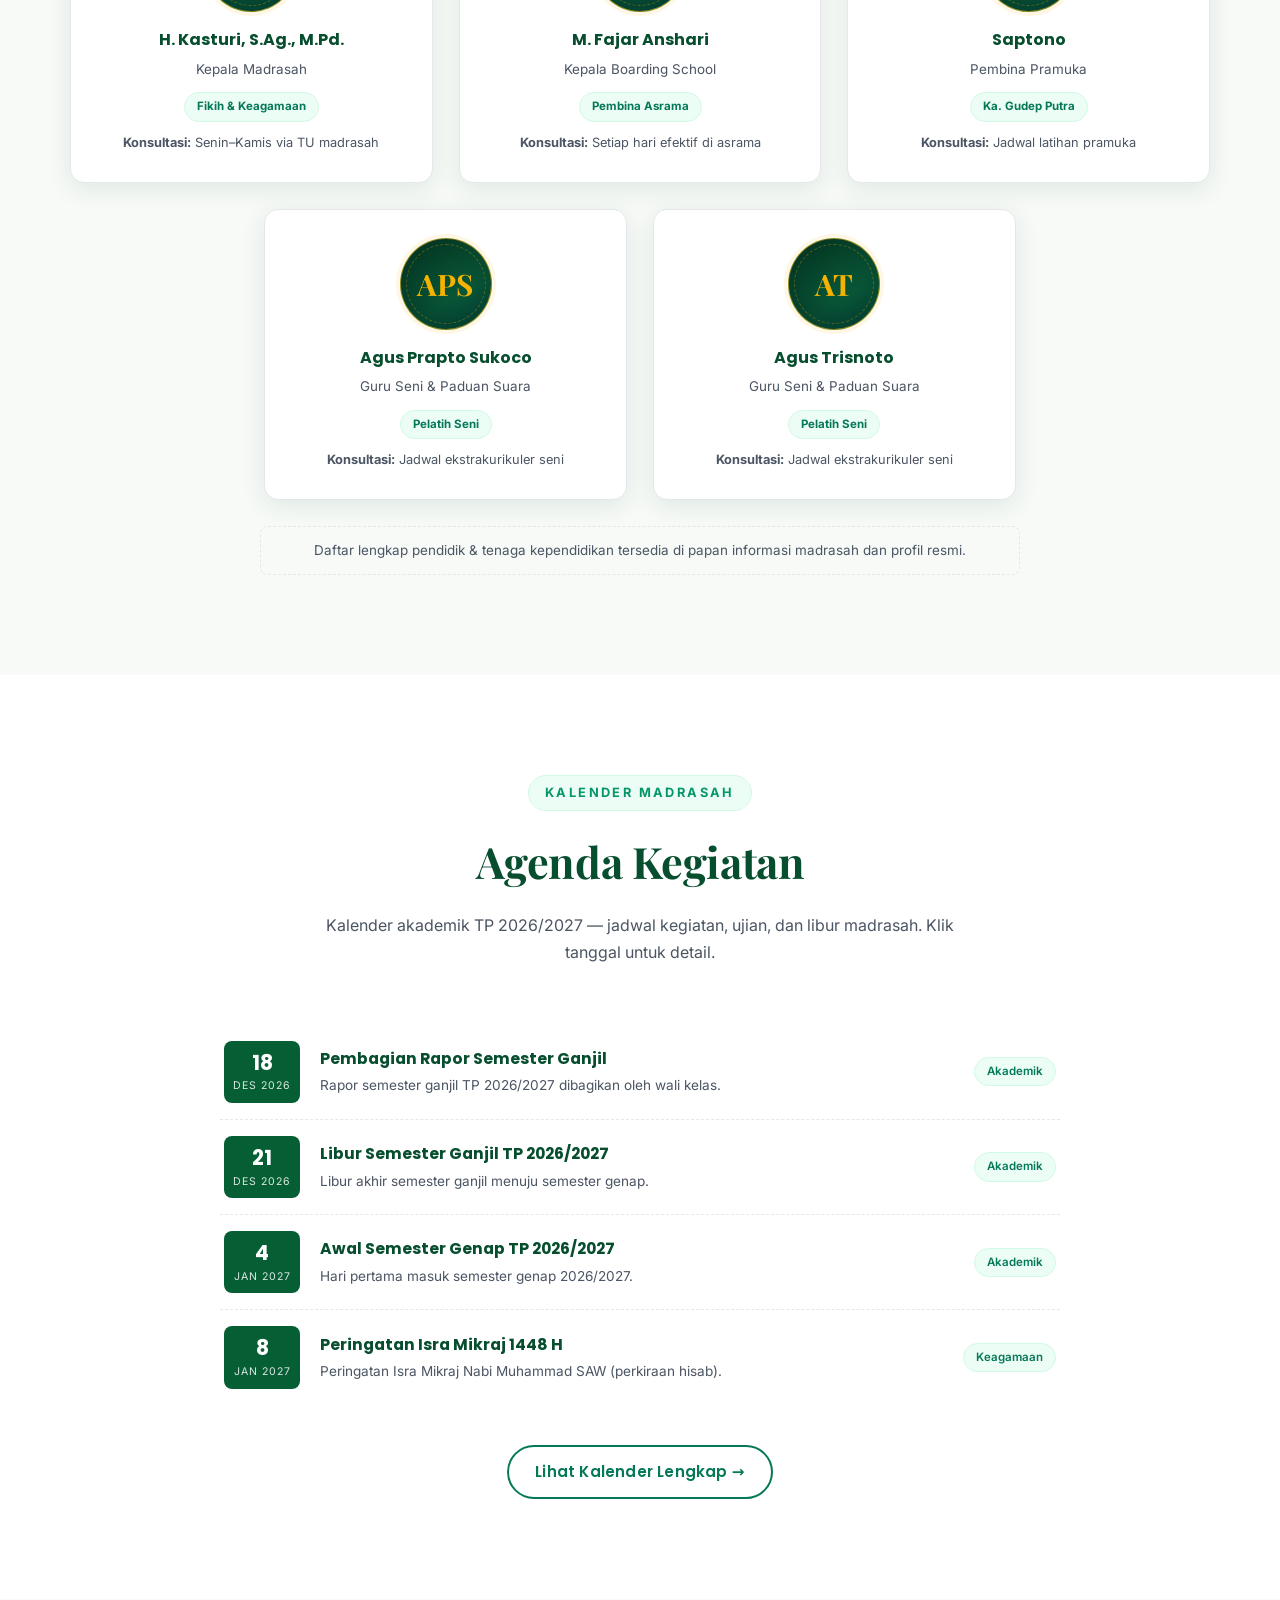
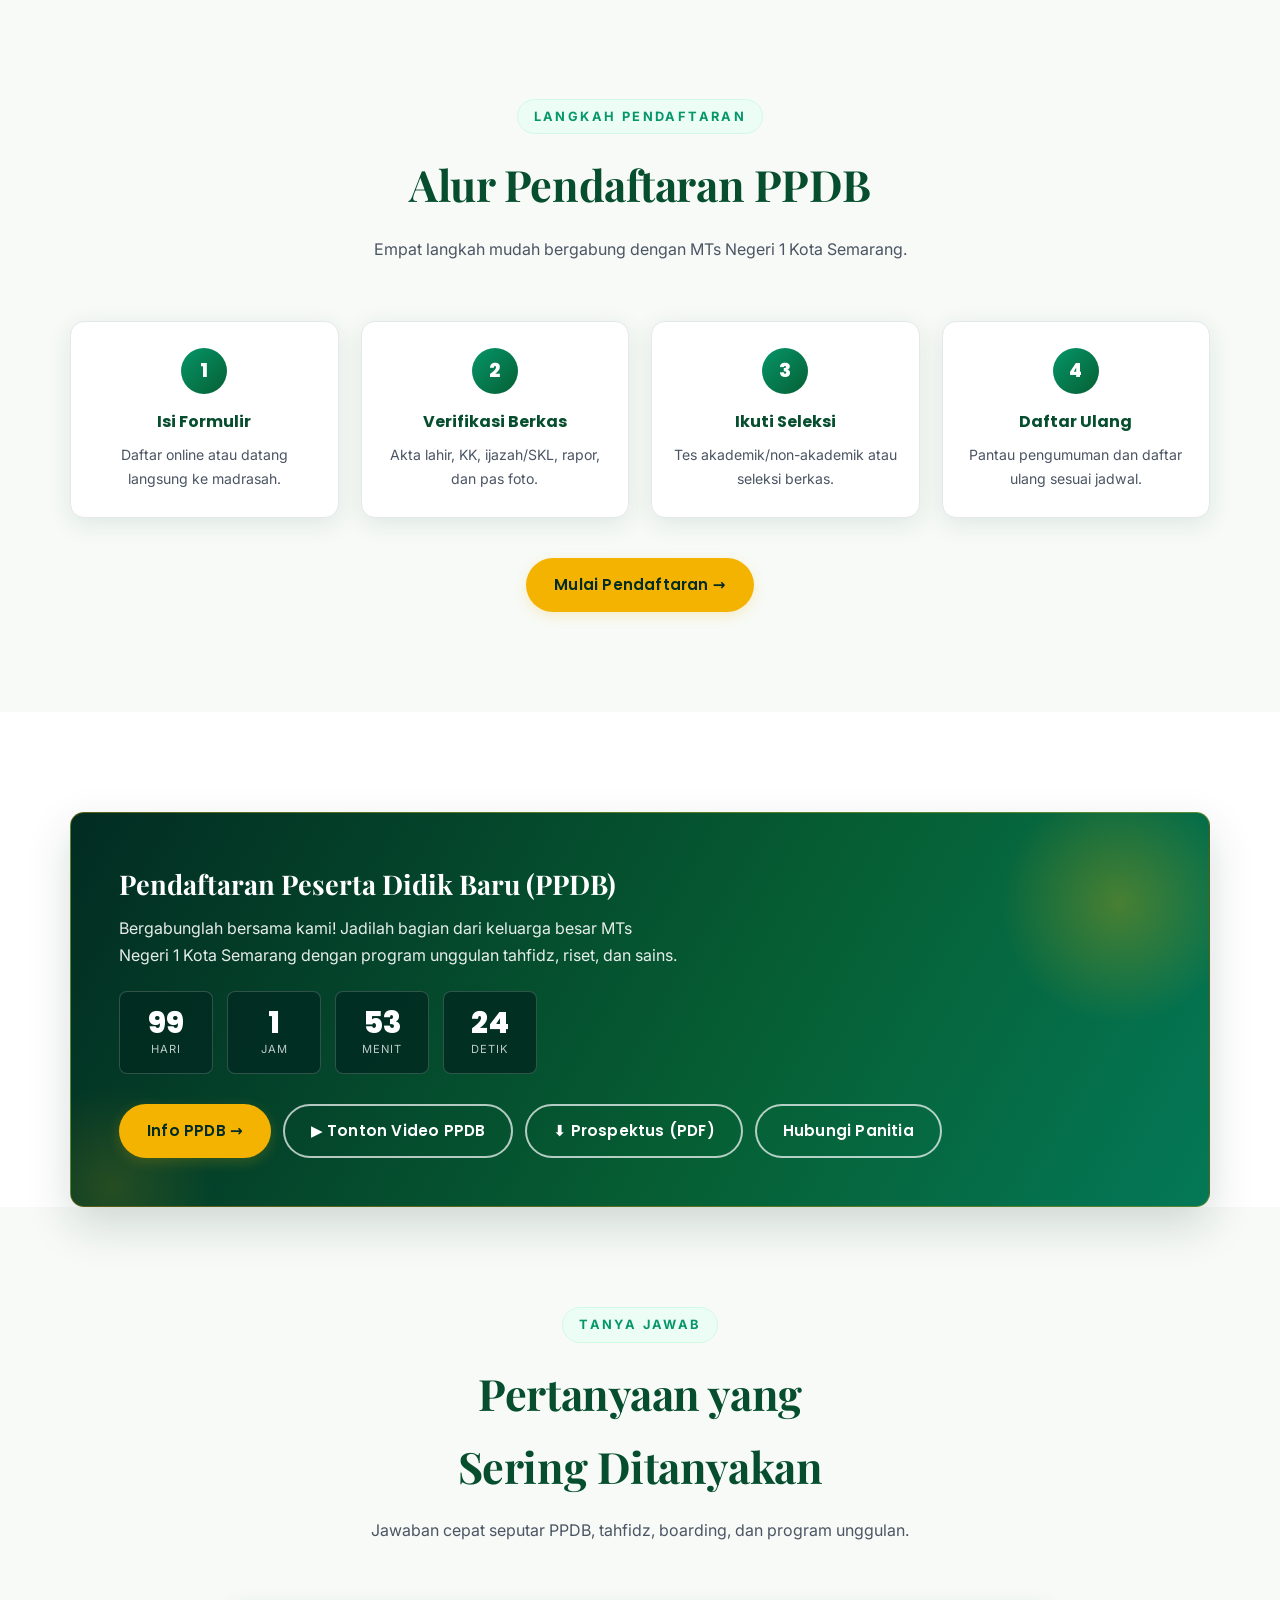
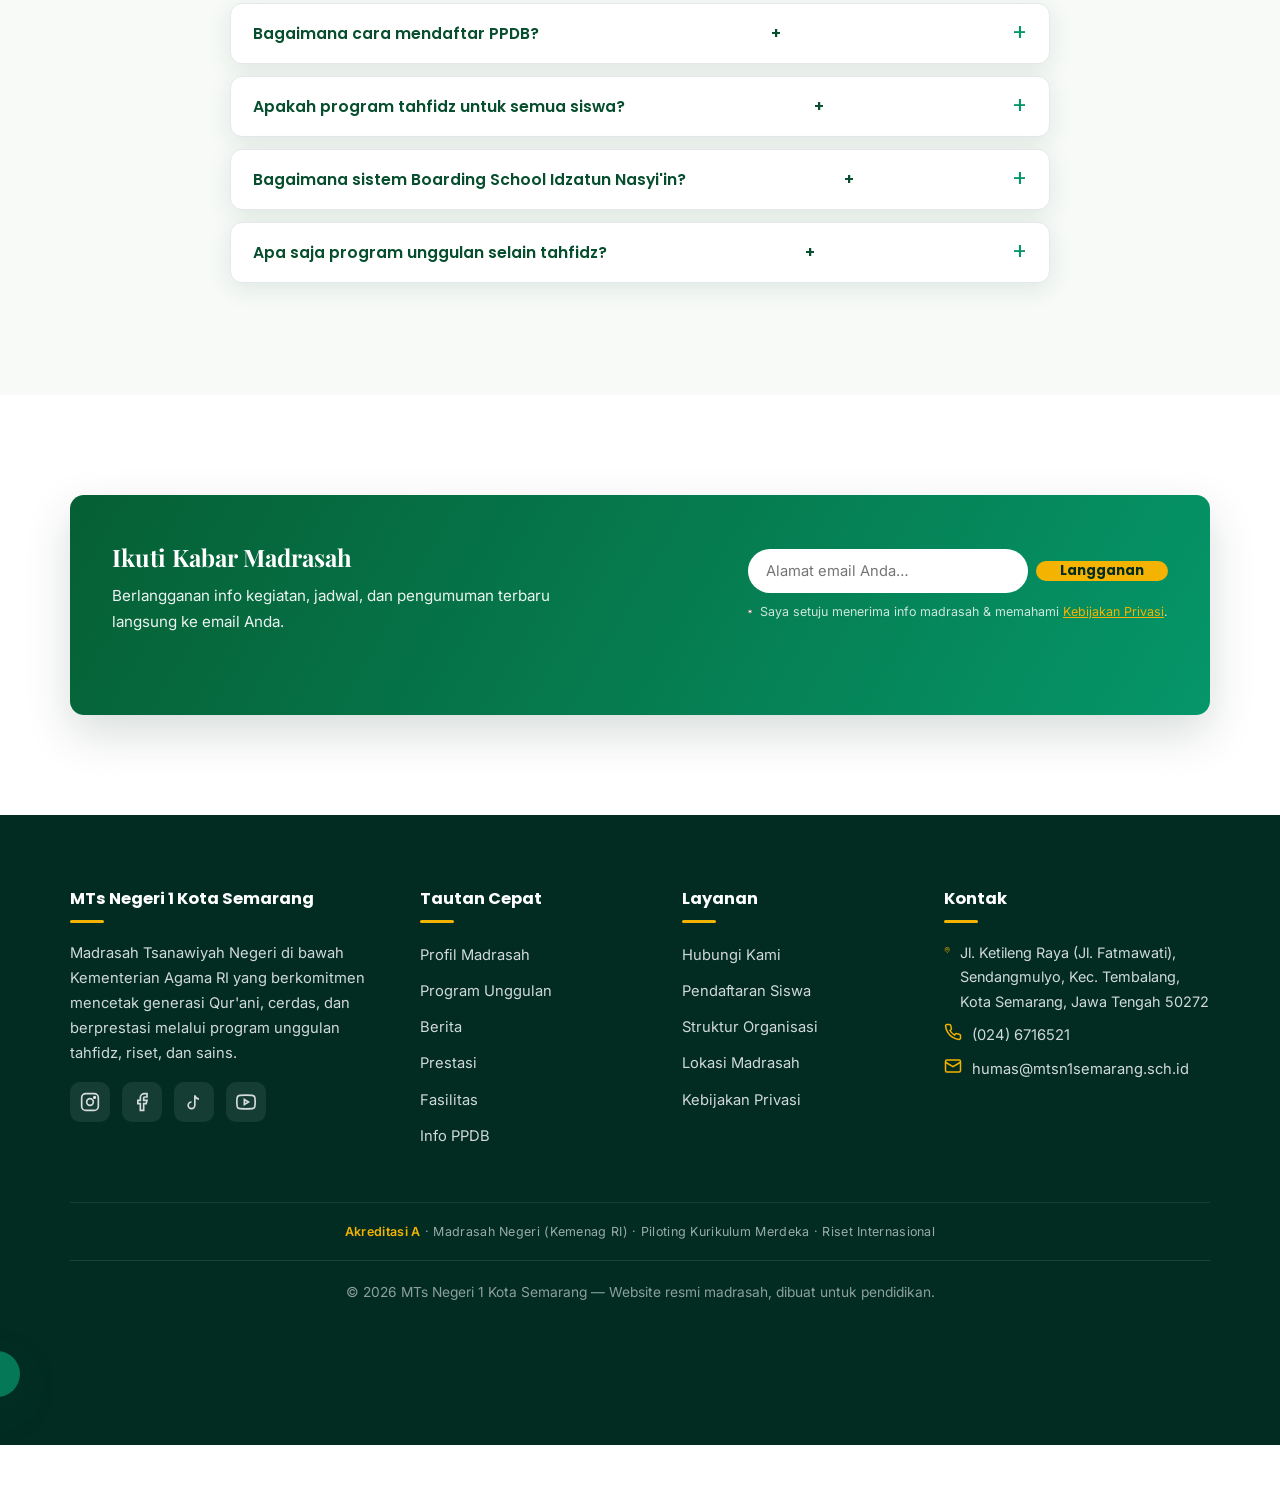
==== commit 2e27d856: "Maksimalkan web: portal PPDB mini (kuota, brosur, WA prefilled), tabel biaya, FAQ+schema per halaman" ====
--- a/index.html
+++ b/index.html
@@ -66,7 +66,8 @@
   <link rel="alternate" hreflang="en" href="https://mtsn1semarang.sch.id/">
   <link rel="alternate" hreflang="x-default" href="https://mtsn1semarang.sch.id/">
   <link rel="icon" type="image/svg+xml" href="assets/logo.svg">
-  <link rel="apple-touch-icon" href="assets/logo.svg">
+  <link rel="icon" type="image/png" sizes="192x192" href="assets/icon-192.png">
+  <link rel="apple-touch-icon" href="assets/apple-touch-icon.png">
   <link rel="manifest" href="manifest.webmanifest">
   <link rel="preconnect" href="https://fonts.googleapis.com">
   <link rel="preconnect" href="https://fonts.gstatic.com" crossorigin>
@@ -710,44 +711,18 @@
   </section>
 
   <!-- ===== Guru & Staf ===== -->
-  <section class="section section-alt">
+  <section class="section section-alt" id="guru">
     <div class="container">
       <div class="section-head reveal">
         <span class="section-eyebrow" data-i18n="tea.ey">Pendidik &amp; Tenaga Kependidikan</span>
         <h2 data-i18n="tea.h">Guru &amp; Tenaga Kependidikan</h2>
         <p data-i18n="tea.p">Tenaga pendidik profesional dan berdedikasi dalam mendampingi peserta didik.</p>
       </div>
-      <div class="teacher-grid">
-        <div class="teacher-card reveal">
-          <span class="avatar-mono lg" aria-hidden="true">HK</span>
-          <h4>H. Kasturi, S.Ag., M.Pd.</h4>
-          <p data-i18n="tea.1p">Kepala Madrasah</p>
-          <span class="teach-sub" data-i18n="tea.1s">Fikih &amp; Keagamaan</span>
-        </div>
-        <div class="teacher-card reveal" style="transition-delay:.06s;">
-          <span class="avatar-mono lg" aria-hidden="true">FA</span>
-          <h4 data-i18n="tea.2h">M. Fajar Anshari</h4>
-          <p data-i18n="tea.2p">Kepala Boarding School</p>
-          <span class="teach-sub" data-i18n="tea.2s">Pembina Asrama</span>
-        </div>
-        <div class="teacher-card reveal" style="transition-delay:.12s;">
-          <span class="avatar-mono lg" aria-hidden="true">SP</span>
-          <h4 data-i18n="tea.3h">Saptono</h4>
-          <p data-i18n="tea.3p">Pembina Pramuka</p>
-          <span class="teach-sub" data-i18n="tea.3s">Ka. Gudep Putra</span>
-        </div>
-        <div class="teacher-card reveal">
-          <span class="avatar-mono lg" aria-hidden="true">APS</span>
-          <h4 data-i18n="tea.4h">Agus Prapto Sukoco</h4>
-          <p data-i18n="tea.4p">Guru Seni &amp; Paduan Suara</p>
-          <span class="teach-sub" data-i18n="tea.4s">Pelatih Seni</span>
-        </div>
-        <div class="teacher-card reveal" style="transition-delay:.06s;">
-          <span class="avatar-mono lg" aria-hidden="true">AT</span>
-          <h4 data-i18n="tea.5h">Agus Trisnoto</h4>
-          <p data-i18n="tea.5p">Guru Seni &amp; Paduan Suara</p>
-          <span class="teach-sub" data-i18n="tea.5s">Pelatih Seni</span>
-        </div>
+      <div class="teacher-grid" id="teacherGrid">
+        <noscript>
+          <div class="teacher-card"><span class="avatar-mono lg" aria-hidden="true">HK</span><h4>H. Kasturi, S.Ag., M.Pd.</h4><p>Kepala Madrasah</p><span class="teach-sub">Fikih &amp; Keagamaan</span></div>
+          <div class="teacher-card"><span class="avatar-mono lg" aria-hidden="true">FA</span><h4>M. Fajar Anshari</h4><p>Kepala Boarding School</p><span class="teach-sub">Pembina Asrama</span></div>
+        </noscript>
       </div>
       <p class="teacher-note" data-i18n="tea.note">Daftar lengkap pendidik &amp; tenaga kependidikan tersedia di papan informasi madrasah dan profil resmi.</p>
     </div>
@@ -965,5 +940,6 @@
   </a>
 
   <script src="js/main.js" defer></script>
+  <script>if("serviceWorker" in navigator){window.addEventListener("load",function(){navigator.serviceWorker.register("sw.js").catch(function(){})});}</script>
 </body>
 </html>
--- a/css/style.css
+++ b/css/style.css
@@ -2321,3 +2321,25 @@
 }
 .sambutan-play small { font-family: var(--font-head); font-weight: 700; font-size: .9rem; text-shadow: 0 1px 8px rgba(0,0,0,.5); }
 html[data-theme="dark"] .sambutan-play small { color: #fff; }
+
+/* ===== Portal PPDB, filter prestasi, guru dinamis (2027) ===== */
+.ppdb-status { display:flex; align-items:center; justify-content:center; gap:10px; font-weight:600; color:var(--green-900); margin:-8px 0 26px; }
+.status-dot { width:11px; height:11px; border-radius:50%; background:var(--gold); box-shadow:0 0 0 5px rgba(245,179,1,.22); }
+.quota-grid { margin-bottom:28px; }
+.quota-card { text-align:center; }
+.quota-num { font-family:var(--font-head); font-weight:800; font-size:2.2rem; color:var(--green-700); line-height:1.1; margin:8px 0 4px; }
+.portal-actions { display:flex; gap:12px; flex-wrap:wrap; justify-content:center; margin-bottom:34px; }
+.form-minat { max-width:860px; margin:0 auto; }
+.form-minat h3 { font-family:var(--font-head); color:var(--green-900); margin-bottom:4px; }
+.form-minat > p { color:var(--ink-soft); font-size:.92rem; margin-bottom:18px; }
+.fine-note { max-width:900px; margin:12px auto 0; font-size:.82rem; color:#6b7280; text-align:center; }
+.biaya-table td, .biaya-table th { vertical-align:top; }
+.filter-row { display:flex; gap:10px; align-items:center; justify-content:center; flex-wrap:wrap; margin-bottom:30px; }
+.filter-label { font-weight:600; font-size:.88rem; color:var(--green-900); }
+.filter-select { padding:10px 14px; border:1.5px solid var(--line); border-radius:var(--radius-sm); font-family:var(--font-body); font-size:.9rem; background:var(--white); color:var(--ink); }
+.mini-tag { display:inline-block; font-size:.72rem; font-weight:700; color:var(--green-700); background:var(--green-50); border:1px solid var(--green-100); border-radius:50px; padding:3px 12px; margin:2px 4px 2px 0; }
+.tl-src { font-size:.8rem; color:#6b7280; margin-top:6px; }
+.result-count { text-align:center; color:var(--ink-soft); font-size:.88rem; margin-top:18px; }
+.result-empty { text-align:center; color:var(--ink-soft); padding:20px; }
+.teacher-grid .consult { font-size:.8rem; color:var(--ink-soft); margin-top:10px; }
+@media (max-width:640px){ .portal-actions .btn{ width:100%; justify-content:center; } }
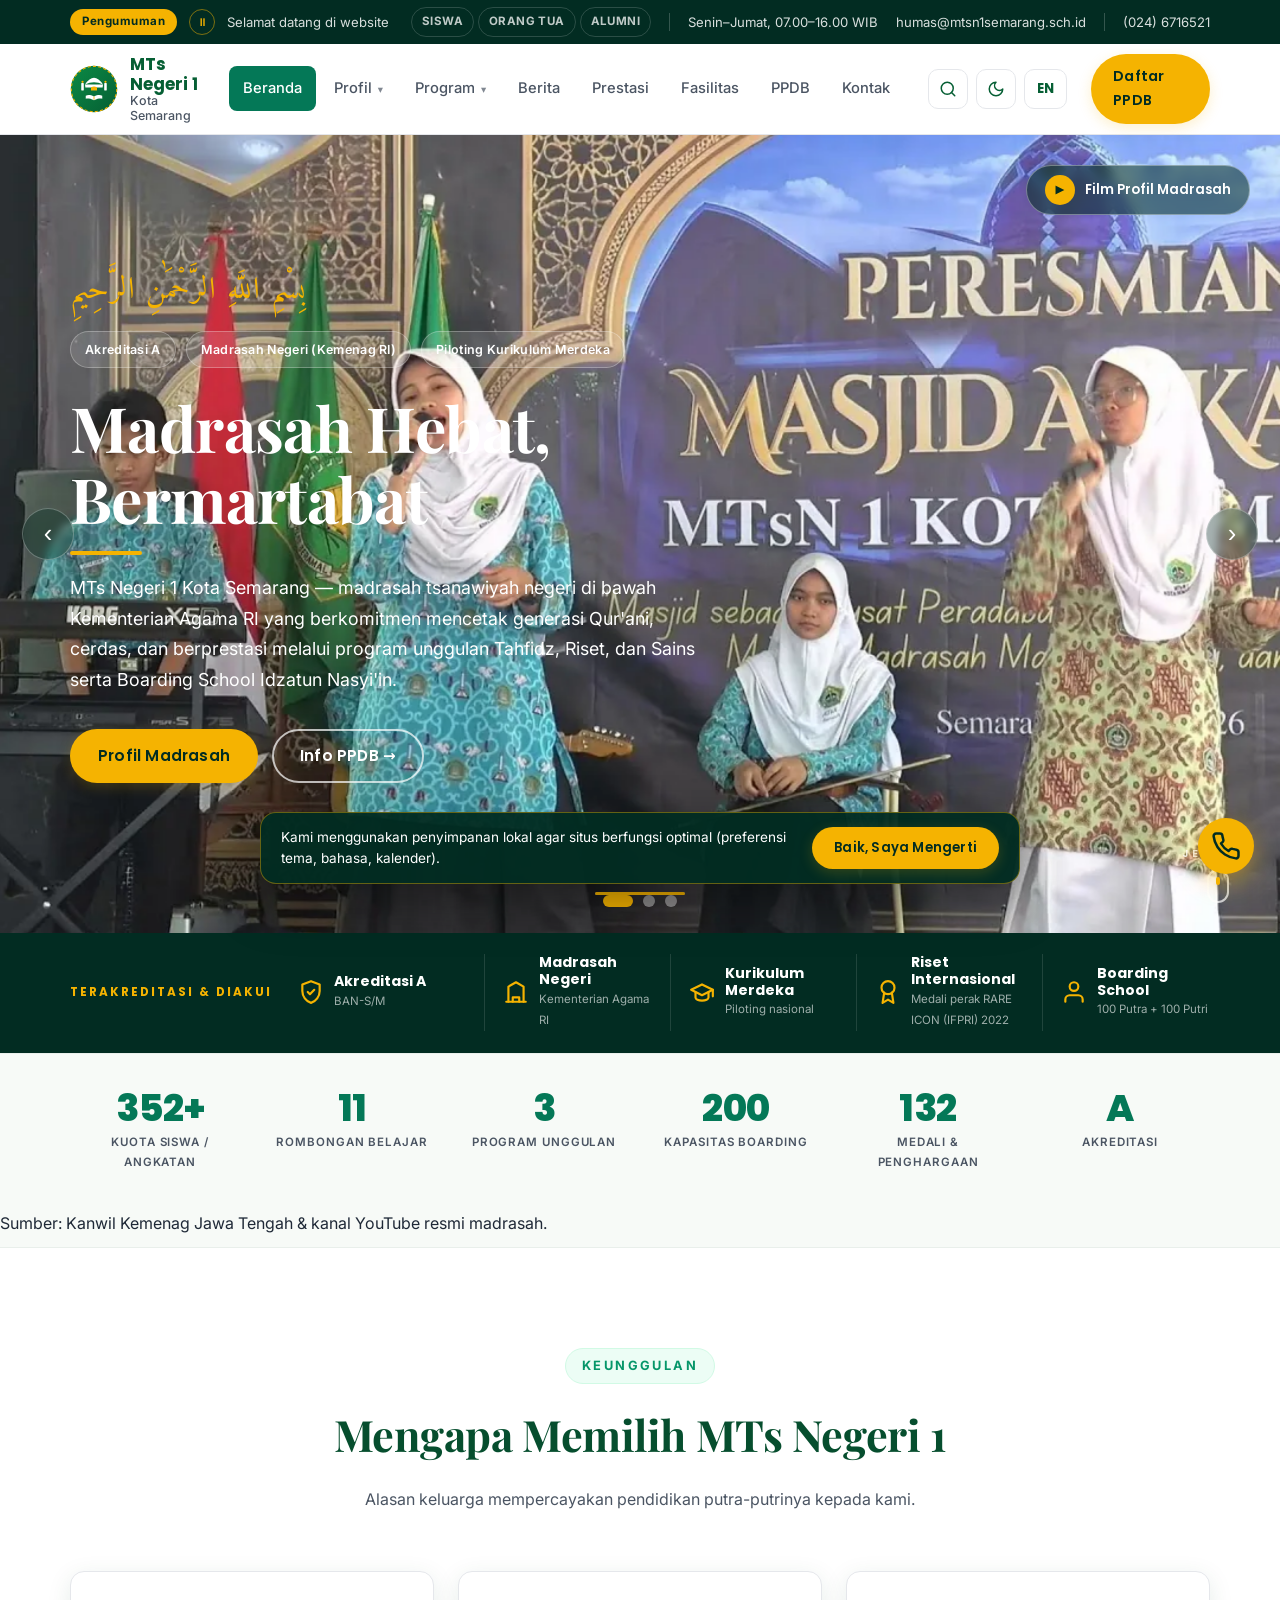
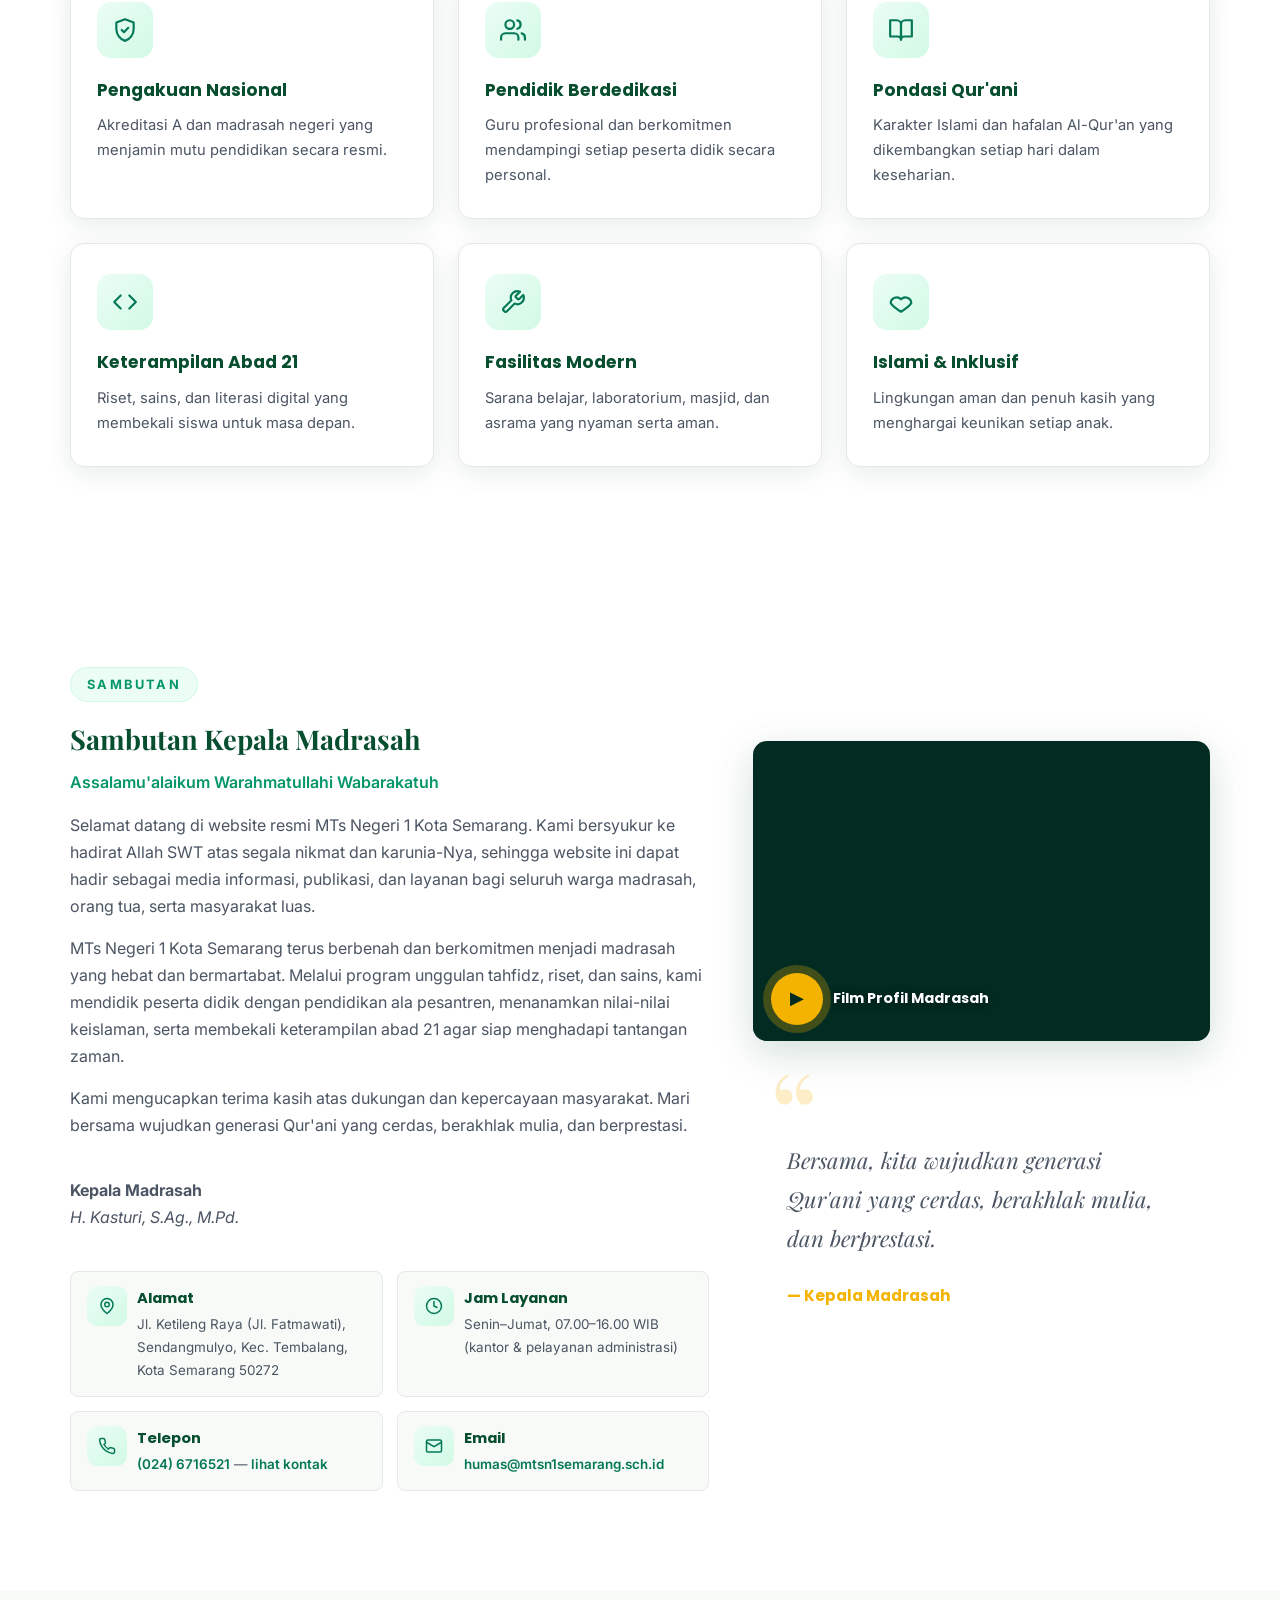
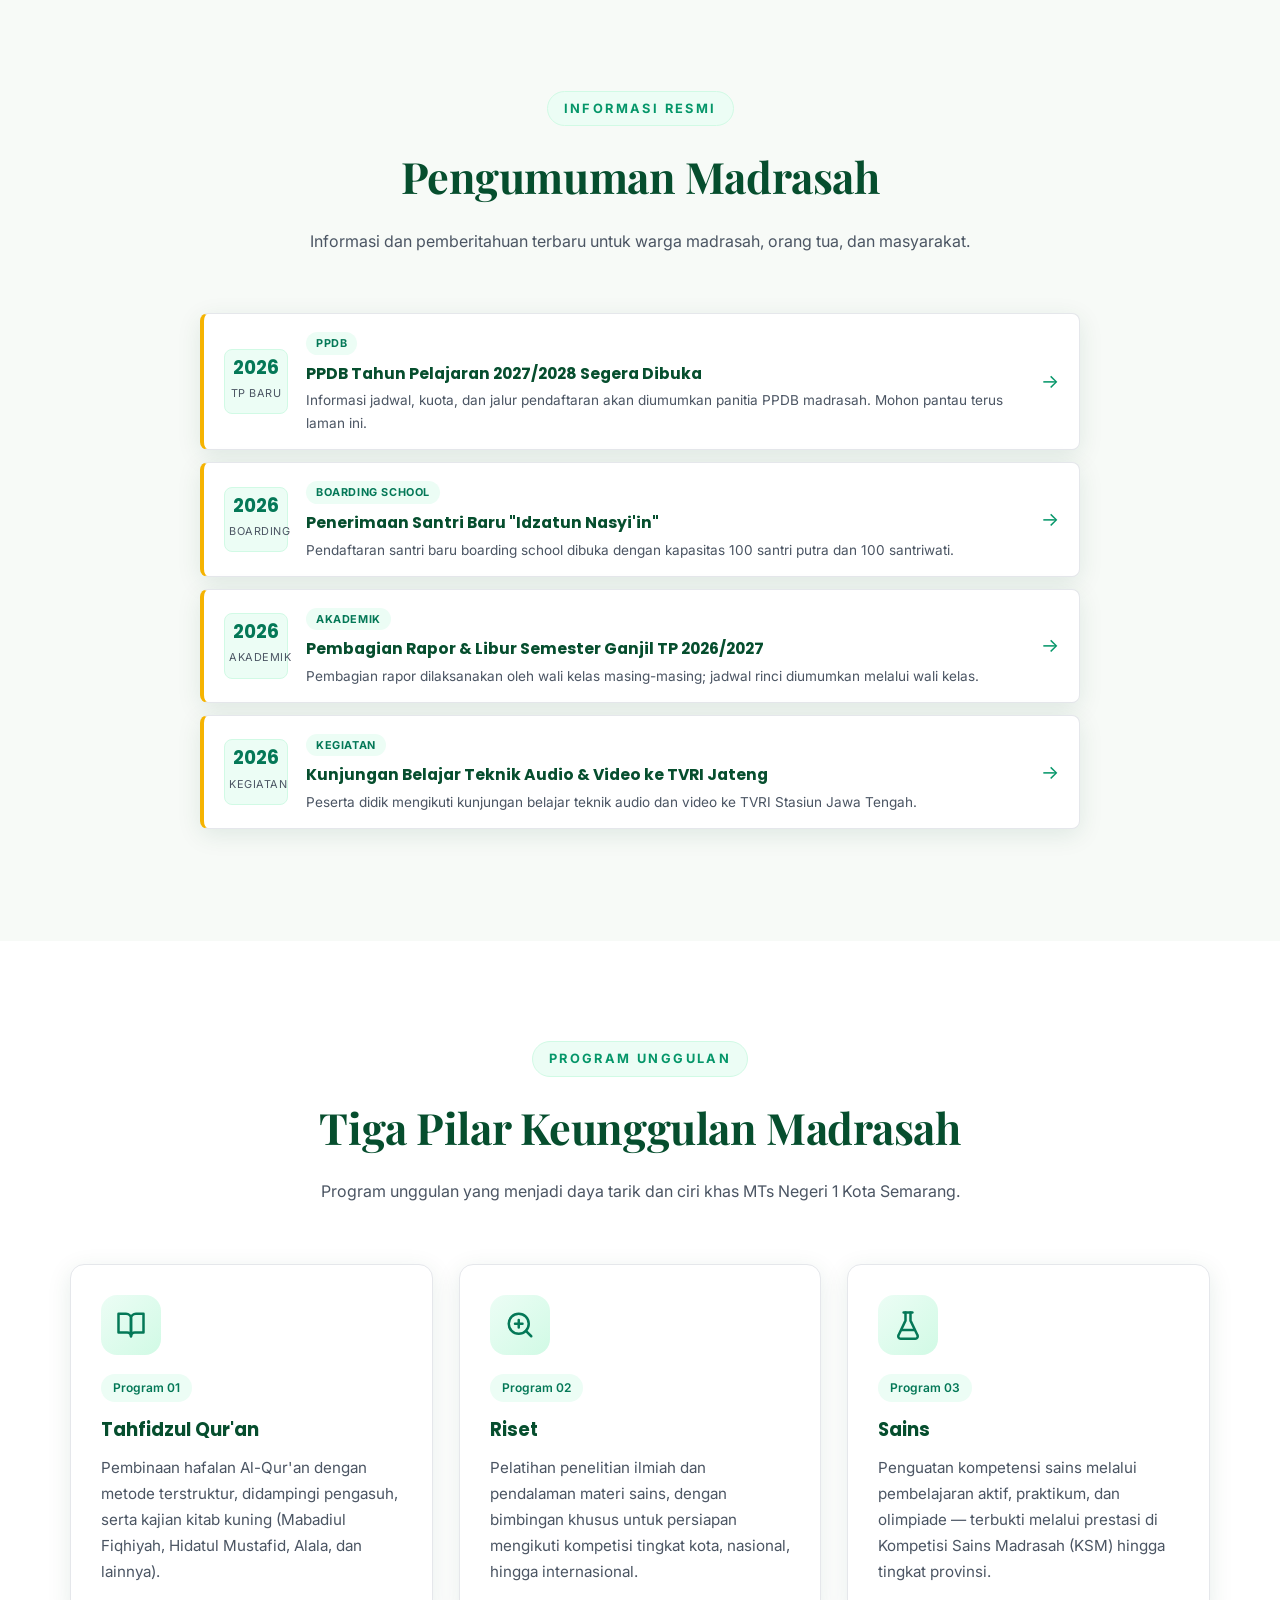
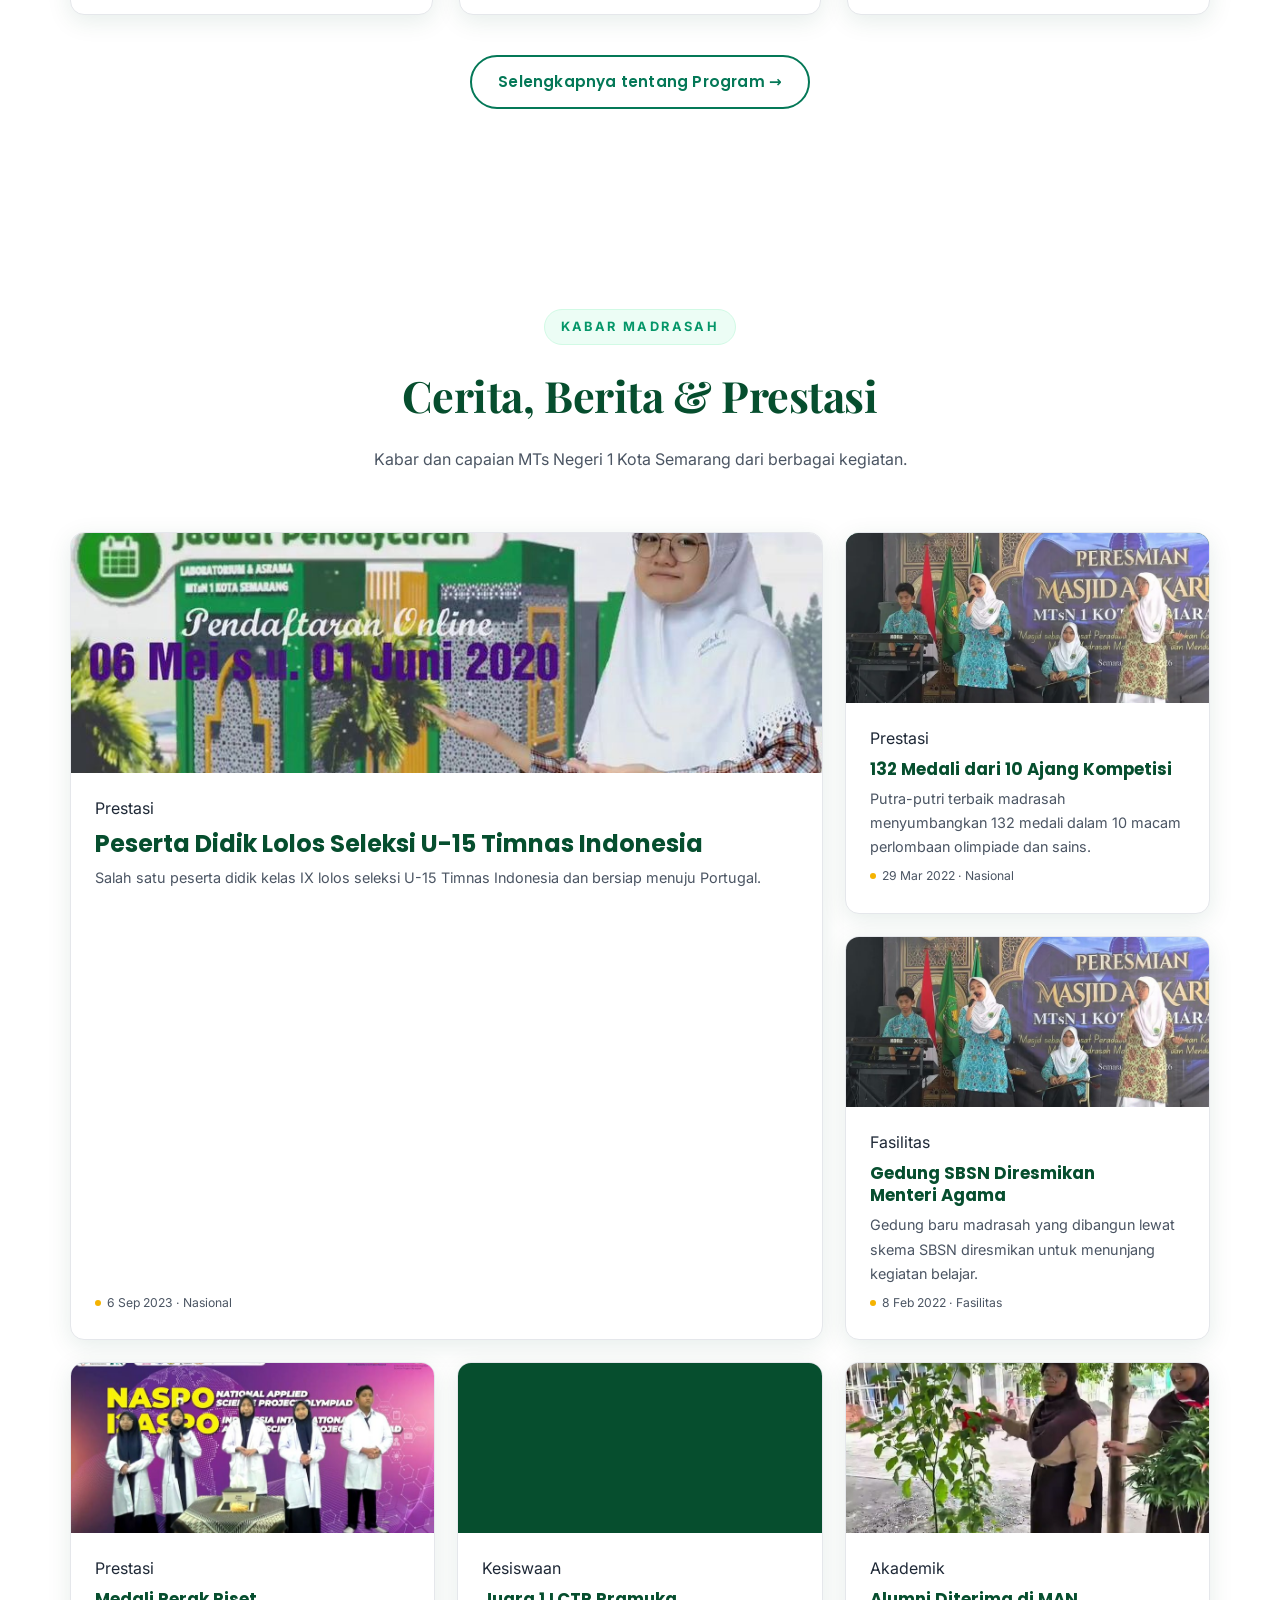
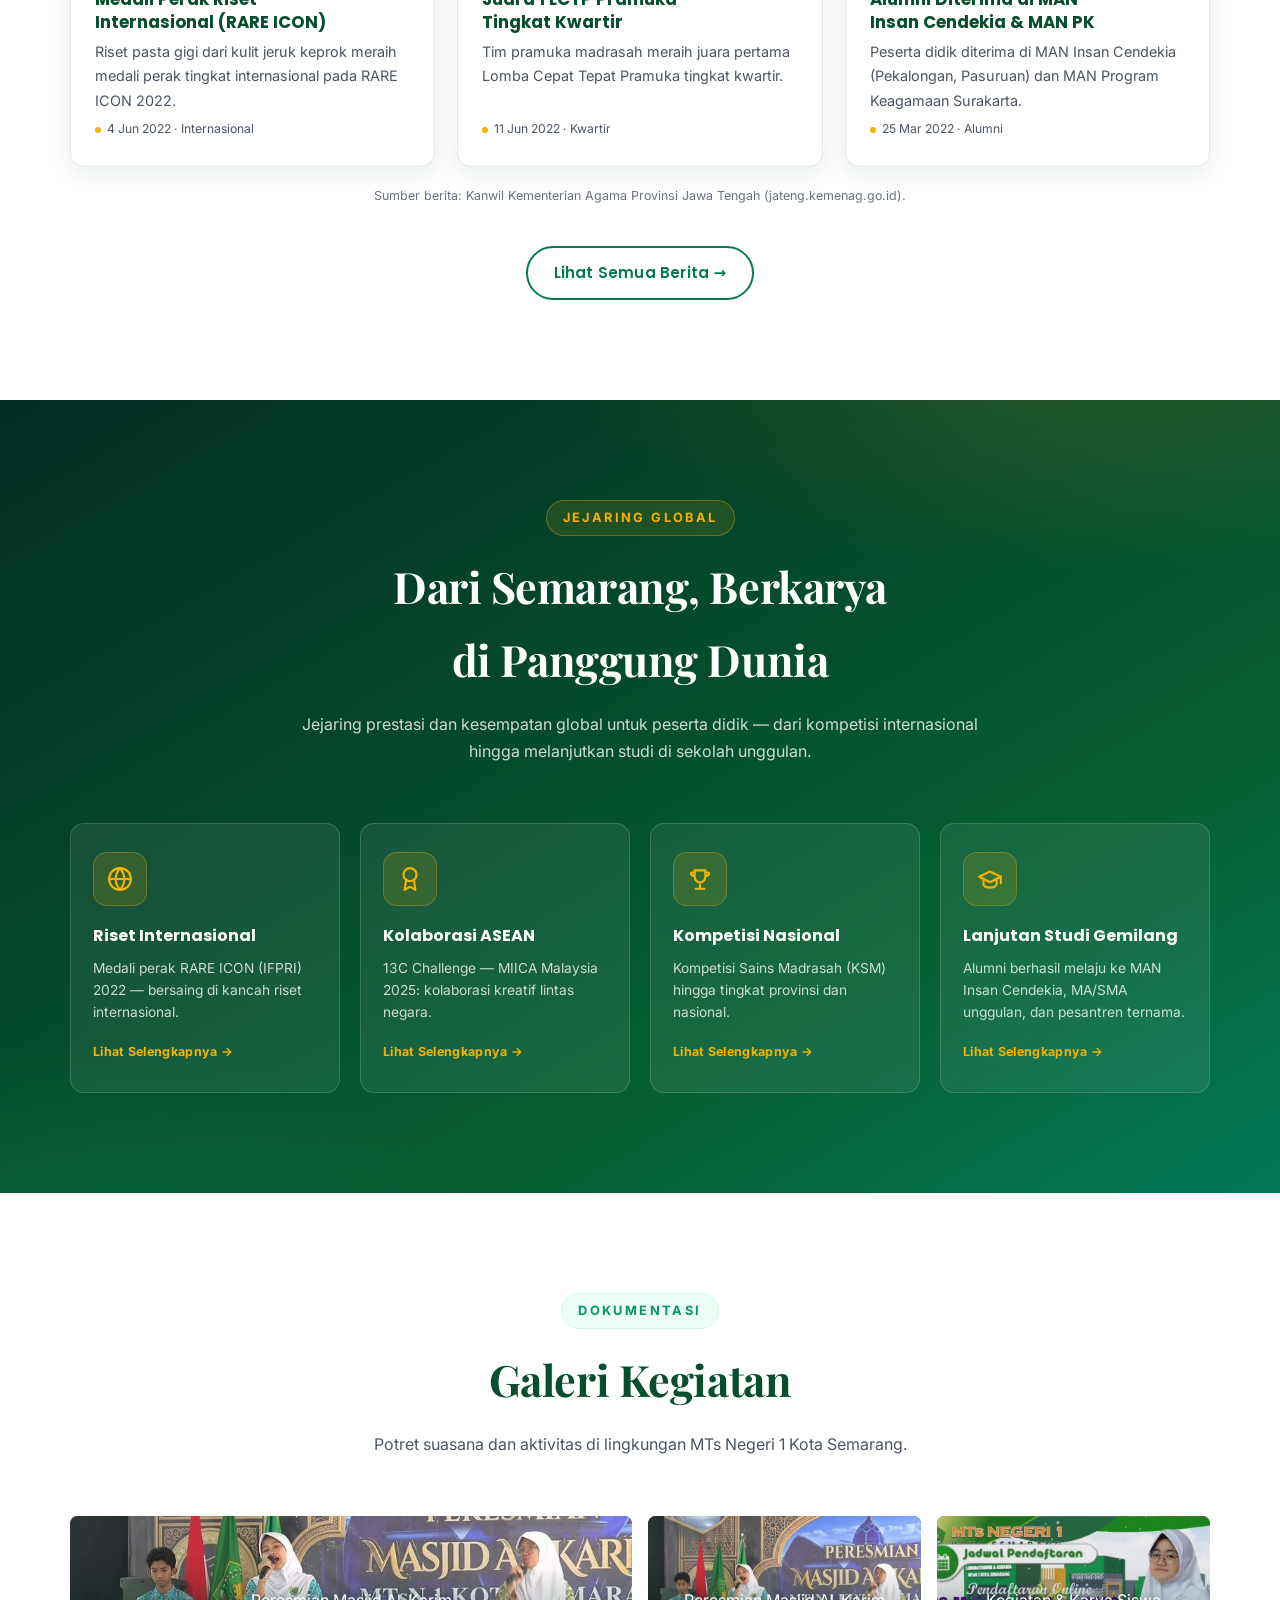
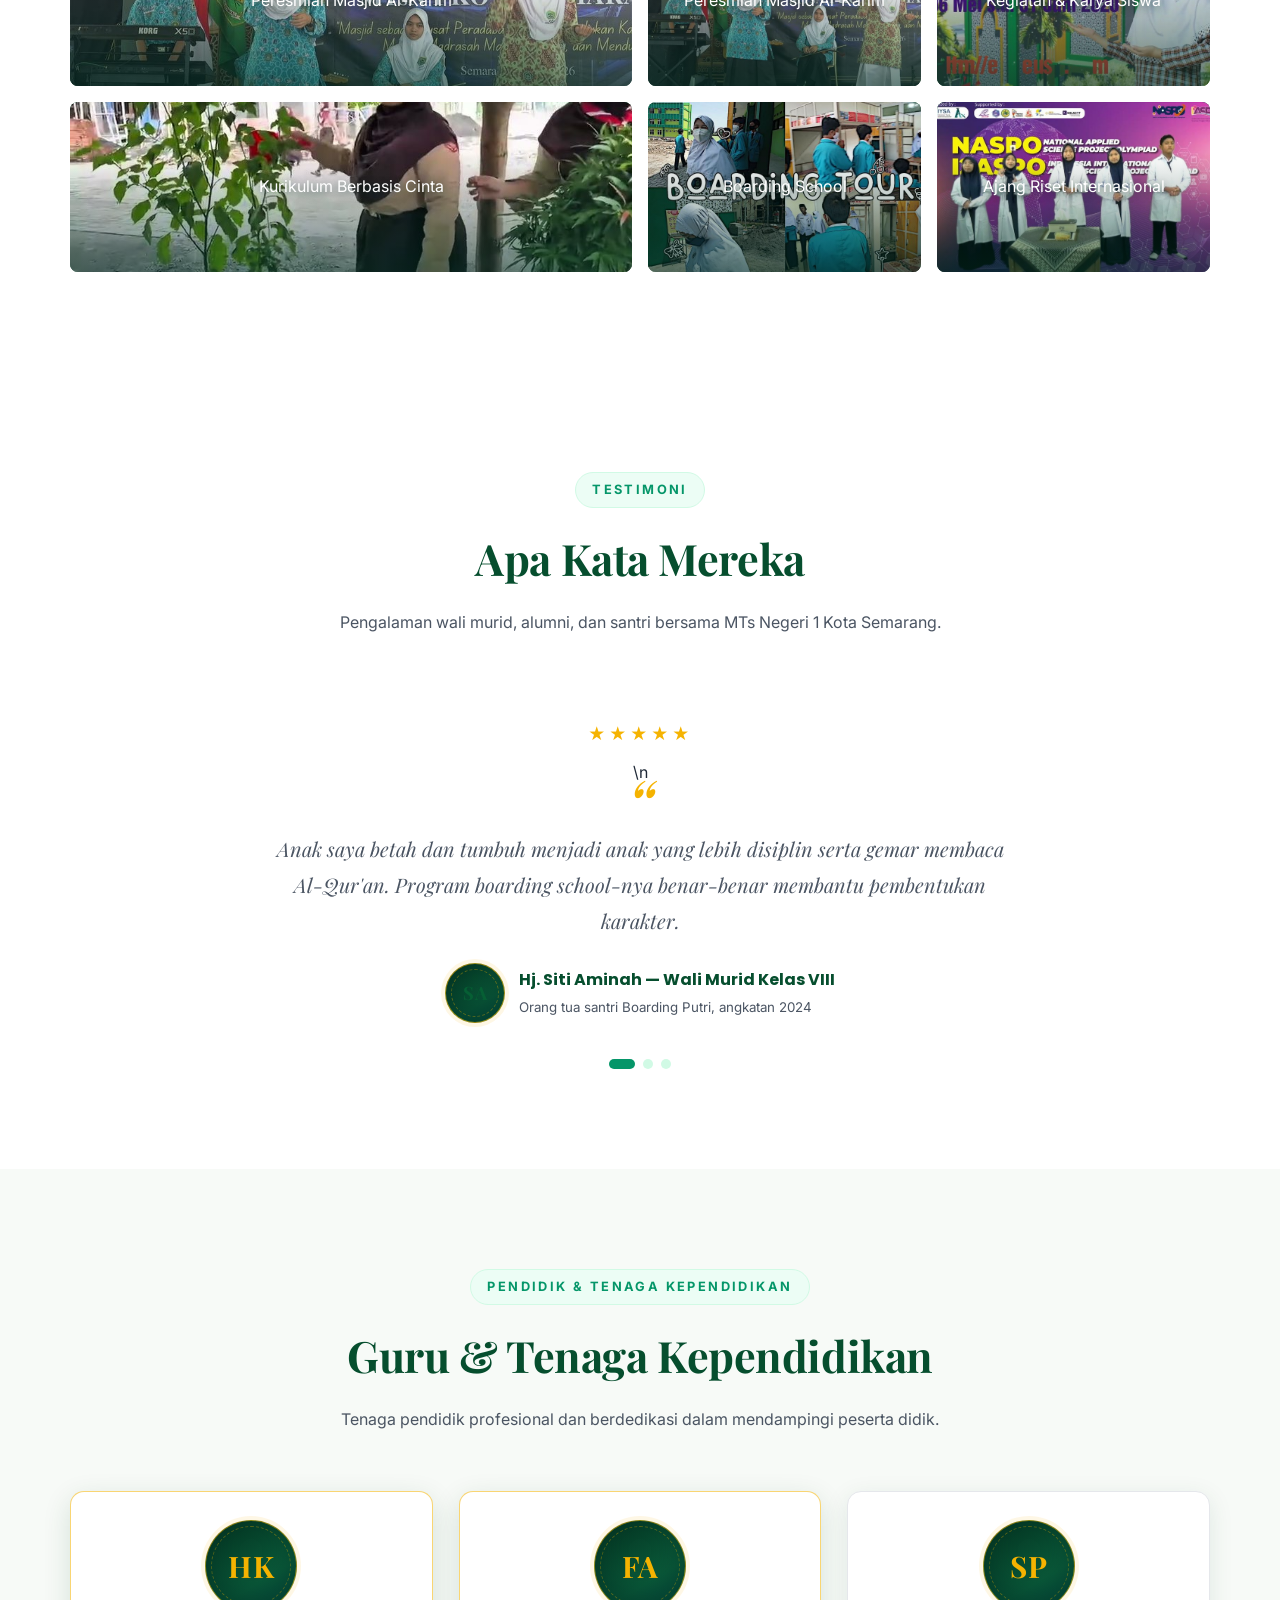
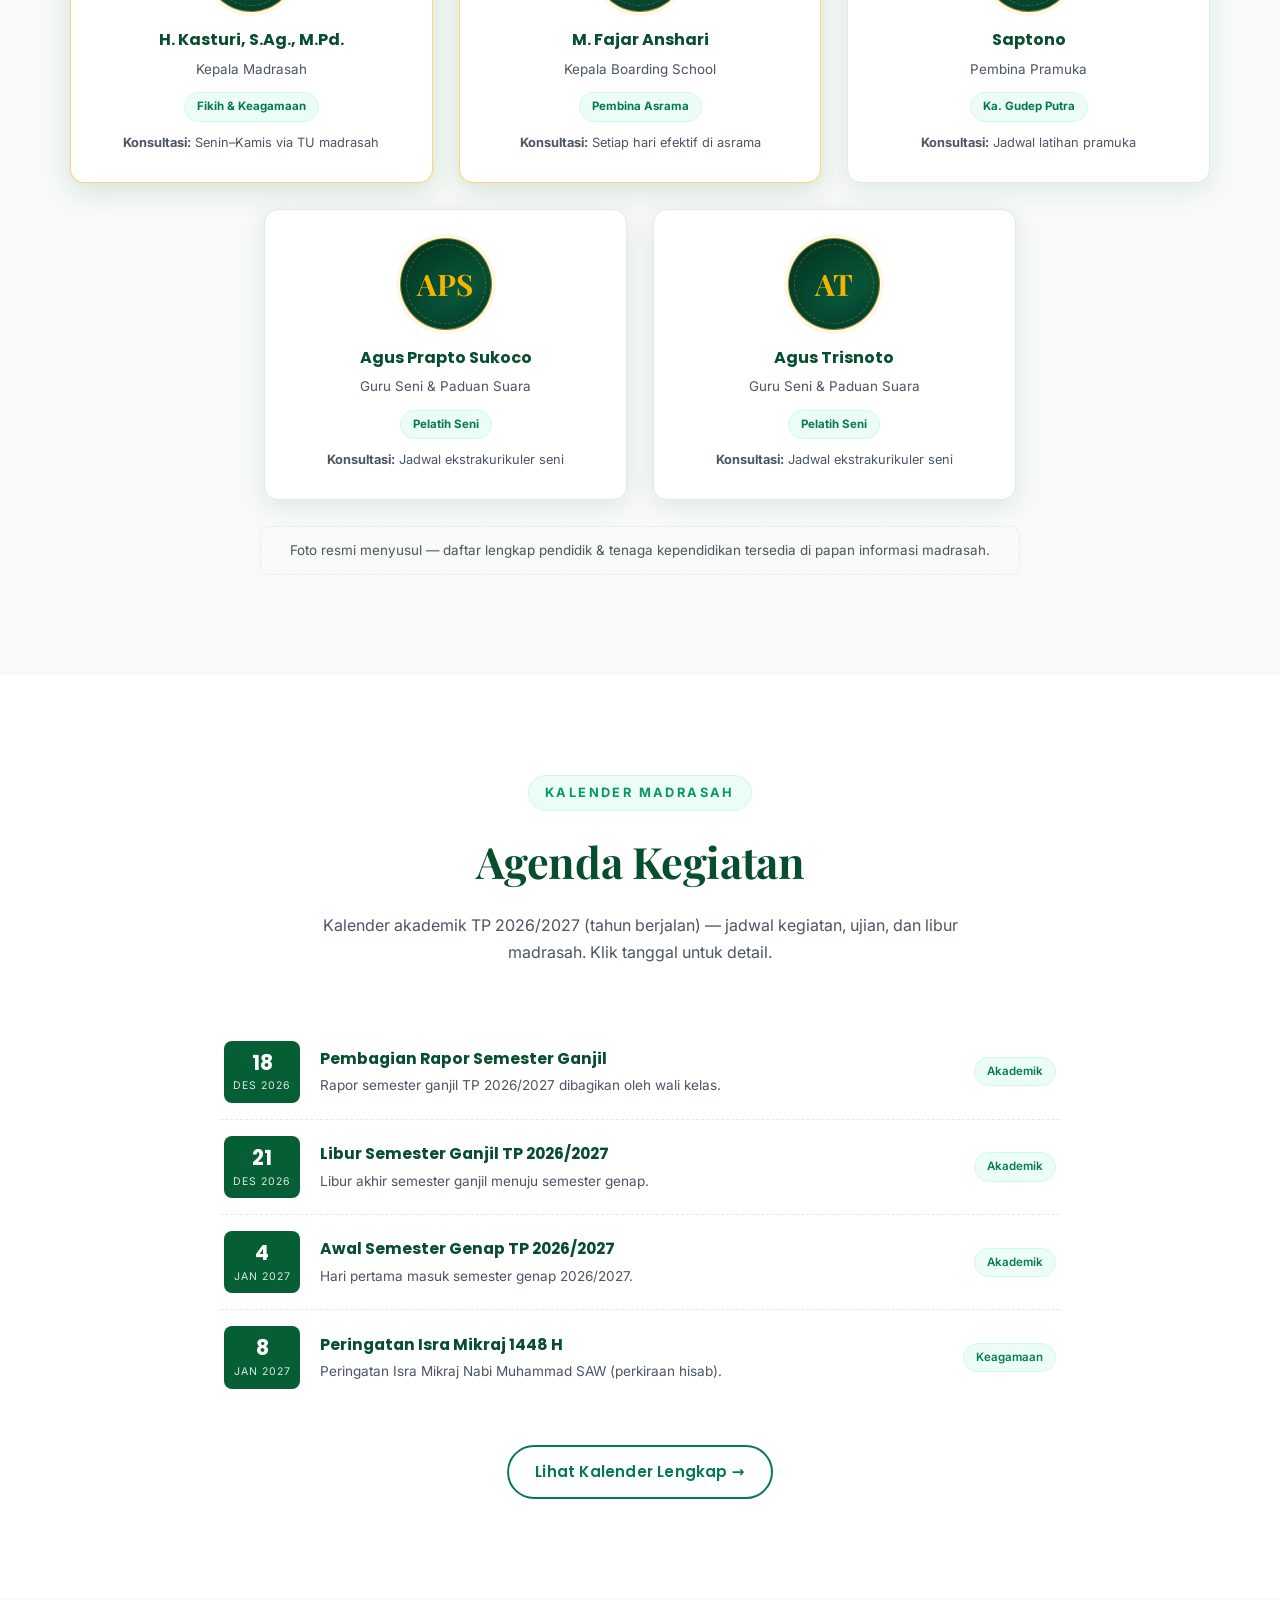
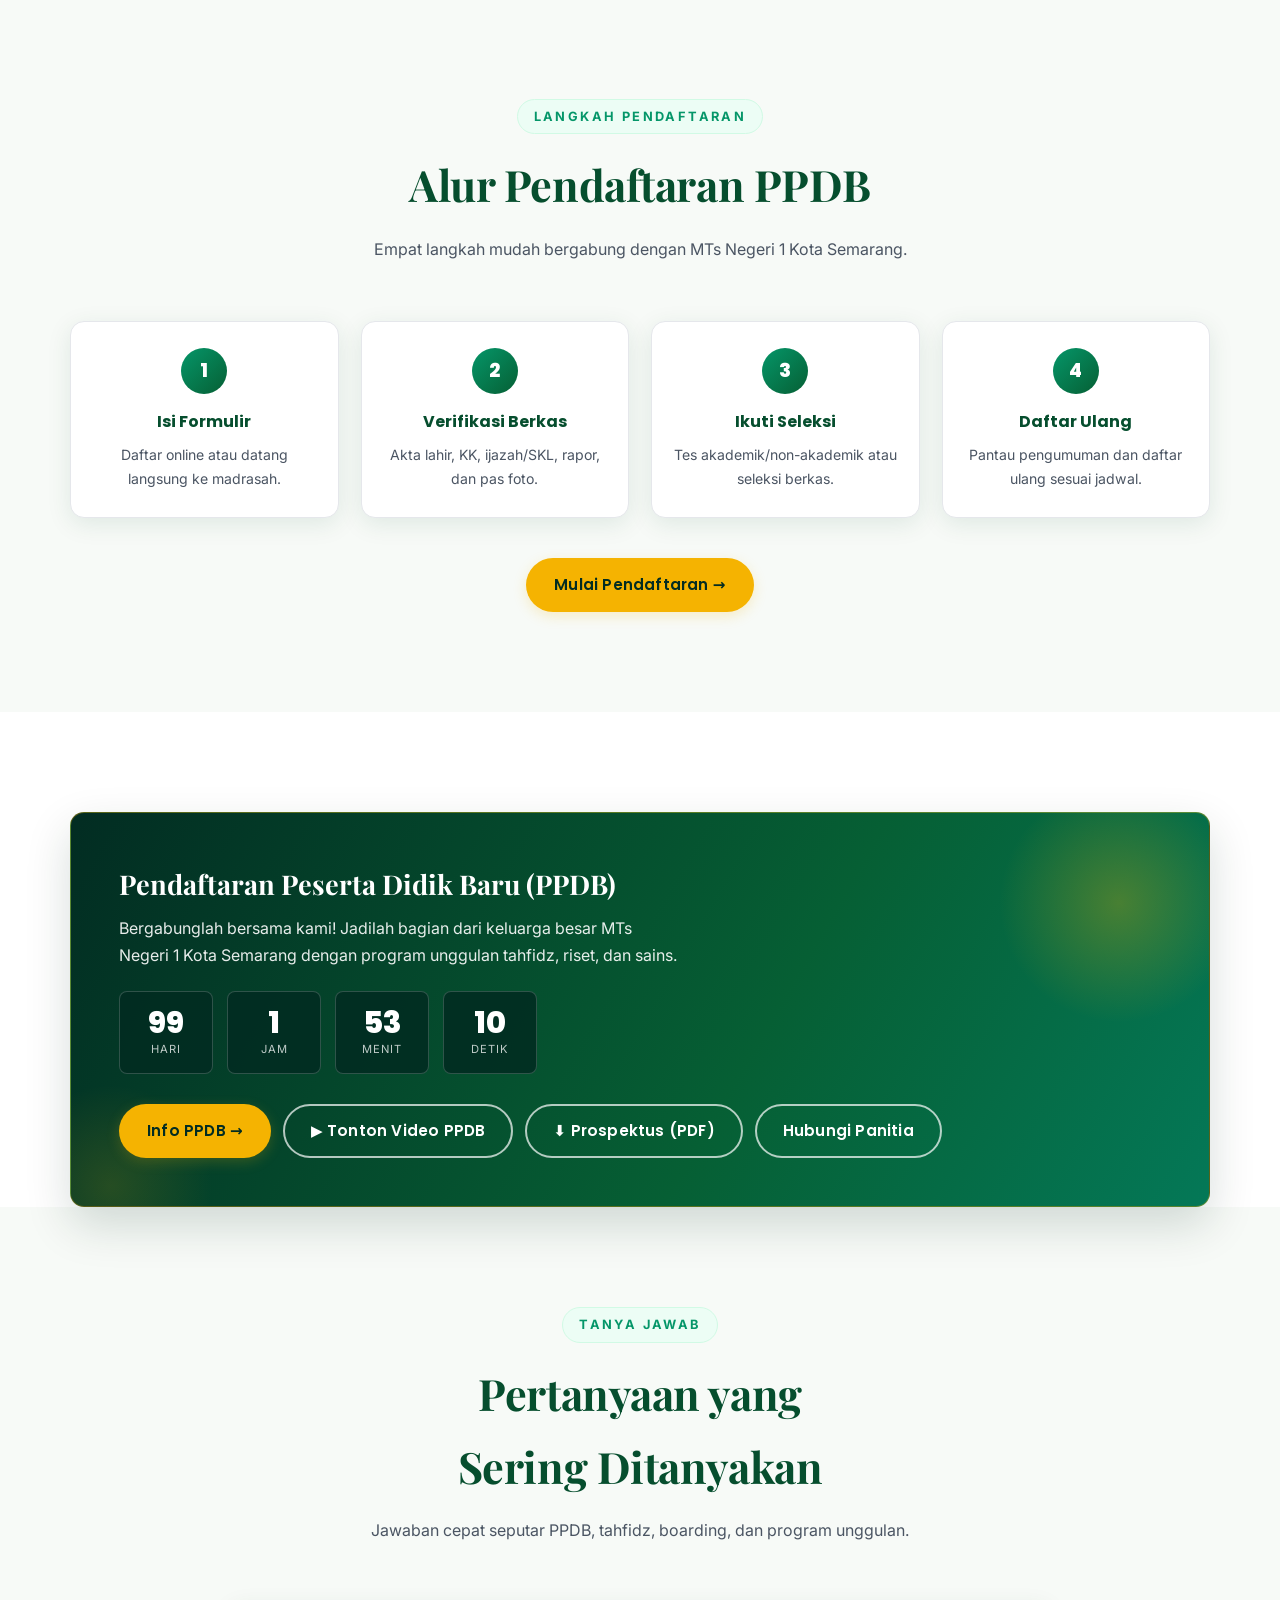
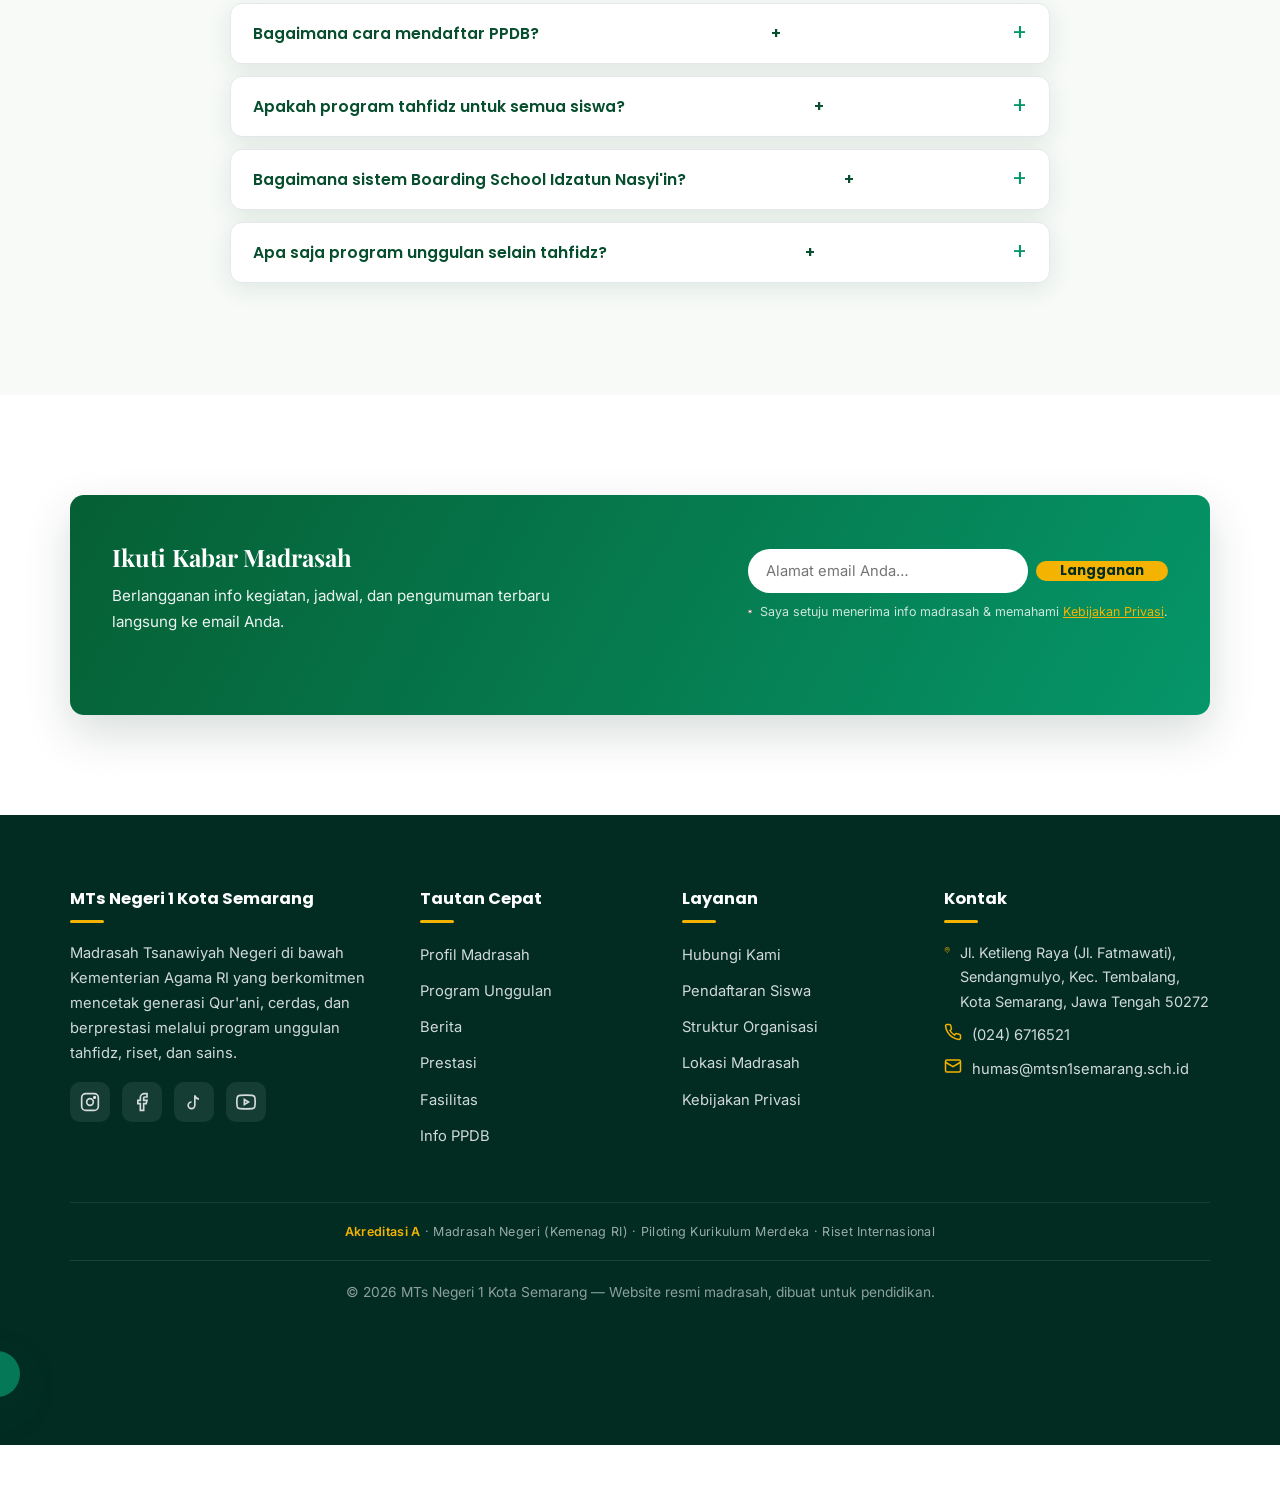
==== commit b8649c46: "Rapikan 6 temuan: tahun ajaran konsisten 27/28, placeholder internal dihapus, inline style -> class " ====
--- a/index.html
+++ b/index.html
@@ -724,7 +724,7 @@
           <div class="teacher-card"><span class="avatar-mono lg" aria-hidden="true">FA</span><h4>M. Fajar Anshari</h4><p>Kepala Boarding School</p><span class="teach-sub">Pembina Asrama</span></div>
         </noscript>
       </div>
-      <p class="teacher-note" data-i18n="tea.note">Daftar lengkap pendidik &amp; tenaga kependidikan tersedia di papan informasi madrasah dan profil resmi.</p>
+      <p class="teacher-note" data-i18n="tea.note">Foto resmi menyusul — daftar lengkap pendidik &amp; tenaga kependidikan tersedia di papan informasi madrasah.</p>
     </div>
   </section>
 
@@ -734,7 +734,7 @@
       <div class="section-head reveal">
         <span class="section-eyebrow" data-i18n="age.ey">Kalender Madrasah</span>
         <h2 data-i18n="age.h">Agenda Kegiatan</h2>
-        <p data-i18n="age.p">Kalender akademik TP 2026/2027 — jadwal kegiatan, ujian, dan libur madrasah. Klik tanggal untuk detail.</p>
+        <p data-i18n="age.p">Kalender akademik TP 2026/2027 (tahun berjalan) — jadwal kegiatan, ujian, dan libur madrasah. Klik tanggal untuk detail.</p>
       </div>
       <div class="agenda-list reveal" id="homeAgenda">
         <noscript>
@@ -791,7 +791,7 @@
         <div class="cta-actions">
           <a href="ppdb.html" class="btn btn-gold" data-i18n="ppdb.a">Info PPDB →</a>
           <button type="button" class="btn btn-outline" id="ppdbVideoBtn" data-i18n="ppdb.video">▶ Tonton Video PPDB</button>
-          <a href="assets/dokumen/prospektus-2026.pdf" class="btn btn-outline">⬇ Prospektus (PDF)</a>
+          <a href="assets/dokumen/prospektus-2027.pdf" class="btn btn-outline">⬇ Prospektus (PDF)</a>
           <a href="kontak.html" class="btn btn-outline" data-i18n="ppdb.b">Hubungi Panitia</a>
         </div>
       </div>
--- a/css/style.css
+++ b/css/style.css
@@ -2343,3 +2343,34 @@
 .result-empty { text-align:center; color:var(--ink-soft); padding:20px; }
 .teacher-grid .consult { font-size:.8rem; color:var(--ink-soft); margin-top:10px; }
 @media (max-width:640px){ .portal-actions .btn{ width:100%; justify-content:center; } }
+
+/* ===== Utilitas layout & tipografi (pengganti inline style) ===== */
+.wrap-narrow { max-width: 820px; margin: 0 auto; }
+.wrap-wide { max-width: 980px; margin: 0 auto; }
+.wrap-wide-sm { max-width: 960px; margin: 0 auto; }
+.wrap-form { max-width: 760px; margin: 0 auto; }
+.wrap-doc { max-width: 860px; }
+.gap-bottom-lg { margin-bottom: 60px; }
+.gap-bottom-md { margin-bottom: 50px; }
+.grid-spaced { margin-top: 22px; }
+.list-spaced { margin-top: 10px; }
+.para-spaced { margin-top: 14px; }
+.section-flush-top { padding-top: 0; }
+.btn-block { width: 100%; justify-content: center; }
+.table-plain { border: none; }
+.table-sm { font-size: 0.9rem; }
+.fine-note-left { font-size: 0.82rem; color: #6b7280; margin-top: 10px; }
+.map-iframe { border: 0; }
+.map-caption { text-align: center; margin-top: 14px; font-size: 0.9rem; color: var(--ink-soft); }
+.media-note { margin-top: 18px; font-size: .85rem; color: var(--ink-soft); text-align: center; }
+.note-spaced { margin: 0 0 28px; }
+.card-center { text-align: center; }
+.ekskul-sub { font-size: 0.88rem; }
+.prose-narrow { max-width: 820px; margin: 0 auto; color: var(--ink-soft); }
+.lead-strong { color: var(--green-800); }
+.th-id { width: 220px; background: var(--green-800); }
+.org-head { text-align: center; background: var(--green-800); color: #fff; border-radius: var(--radius); padding: 20px; font-family: var(--font-head); font-weight: 700; }
+.org-card { text-align: center; padding: 22px; }
+.org-card p { font-size: 0.85rem; }
+.teacher-card.teacher-lead { border-color: rgba(245,179,1,.55); box-shadow: 0 8px 28px rgba(6,78,46,.14); }
+.teacher-card .teacher-avatar { border-color: var(--gold); }
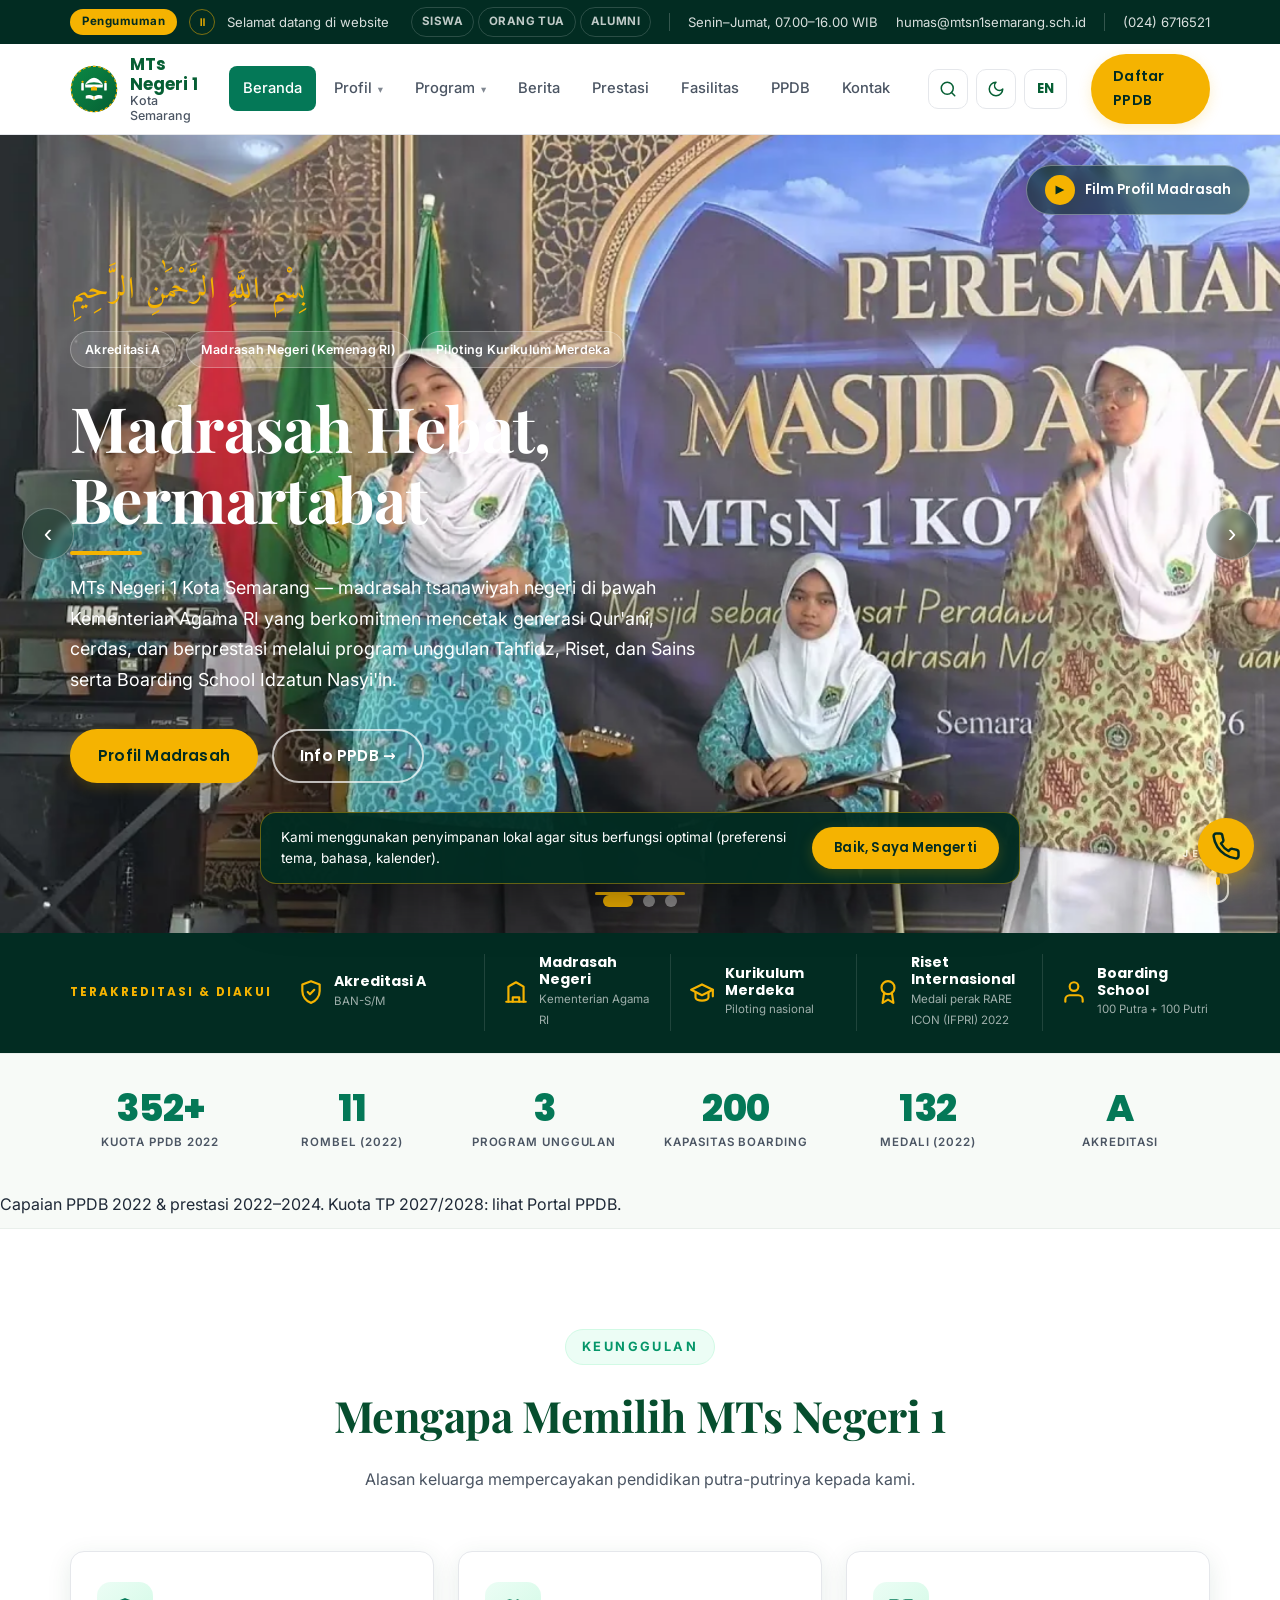
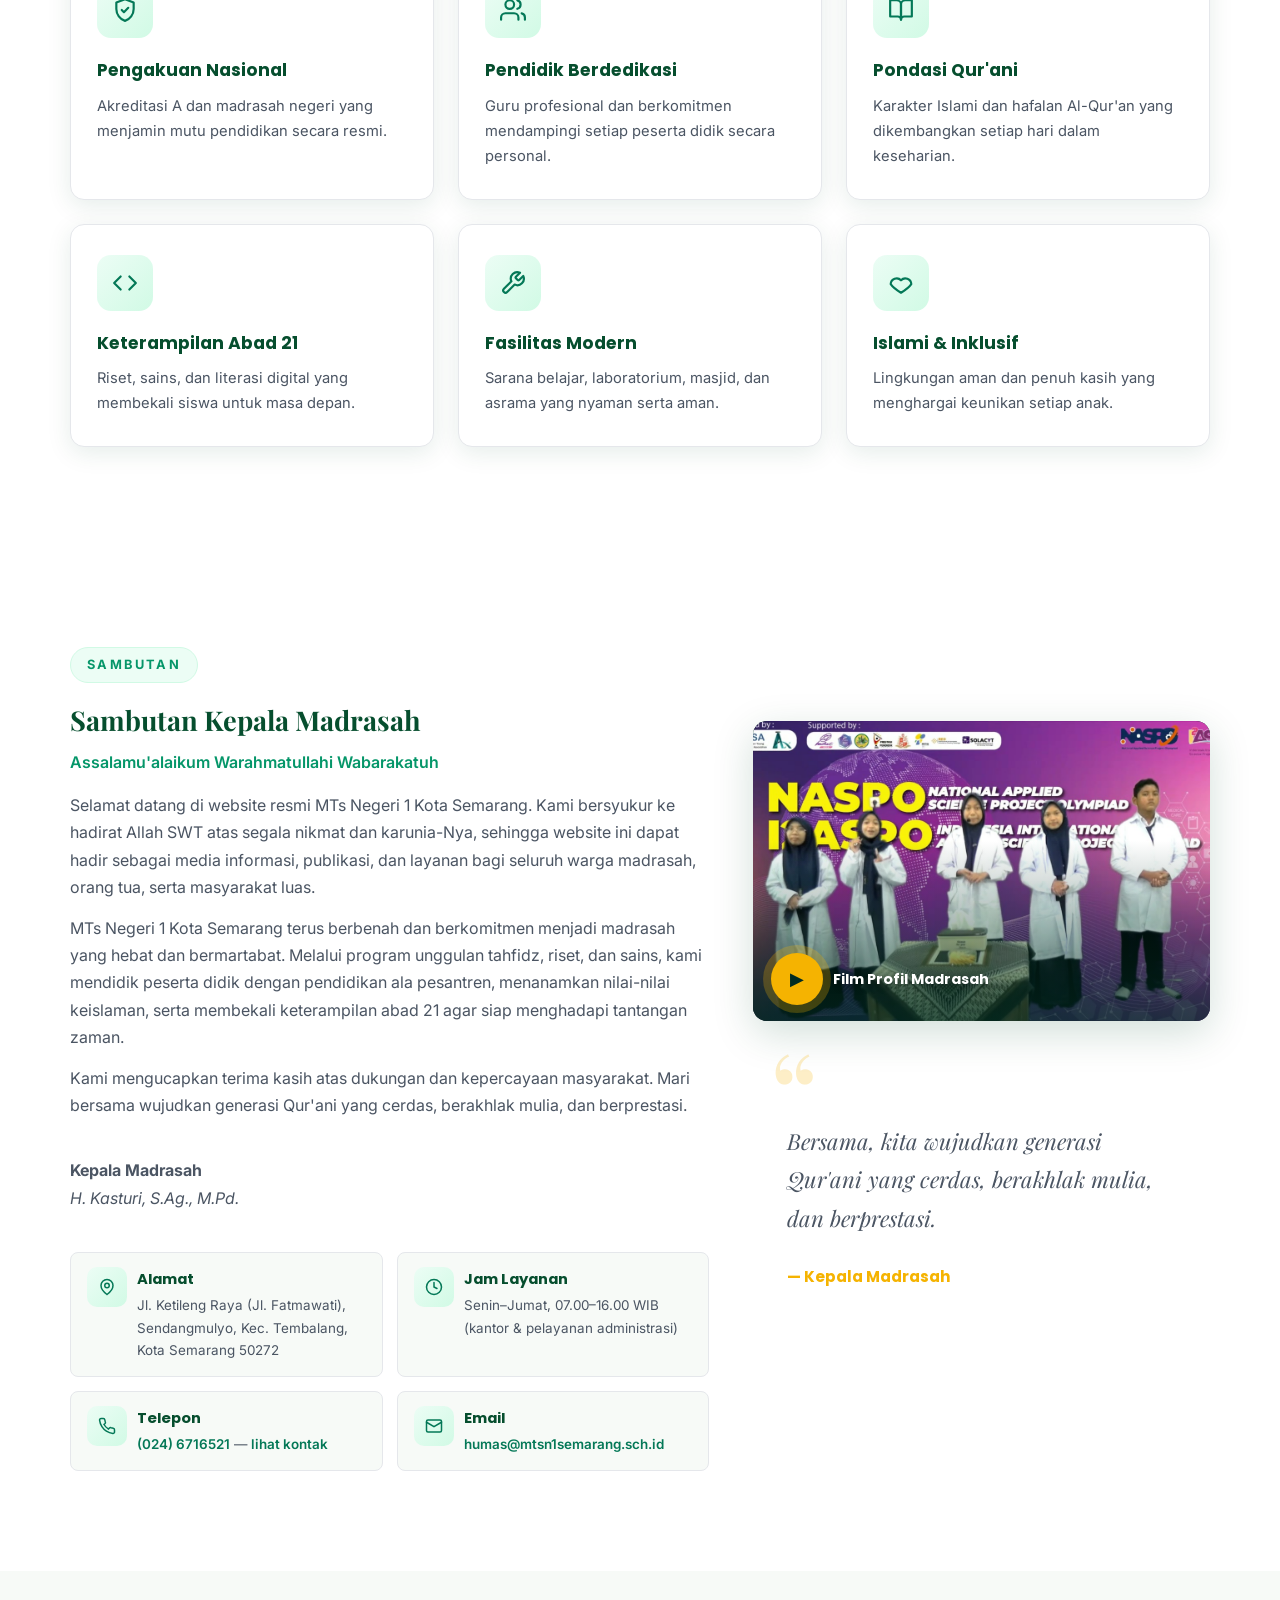
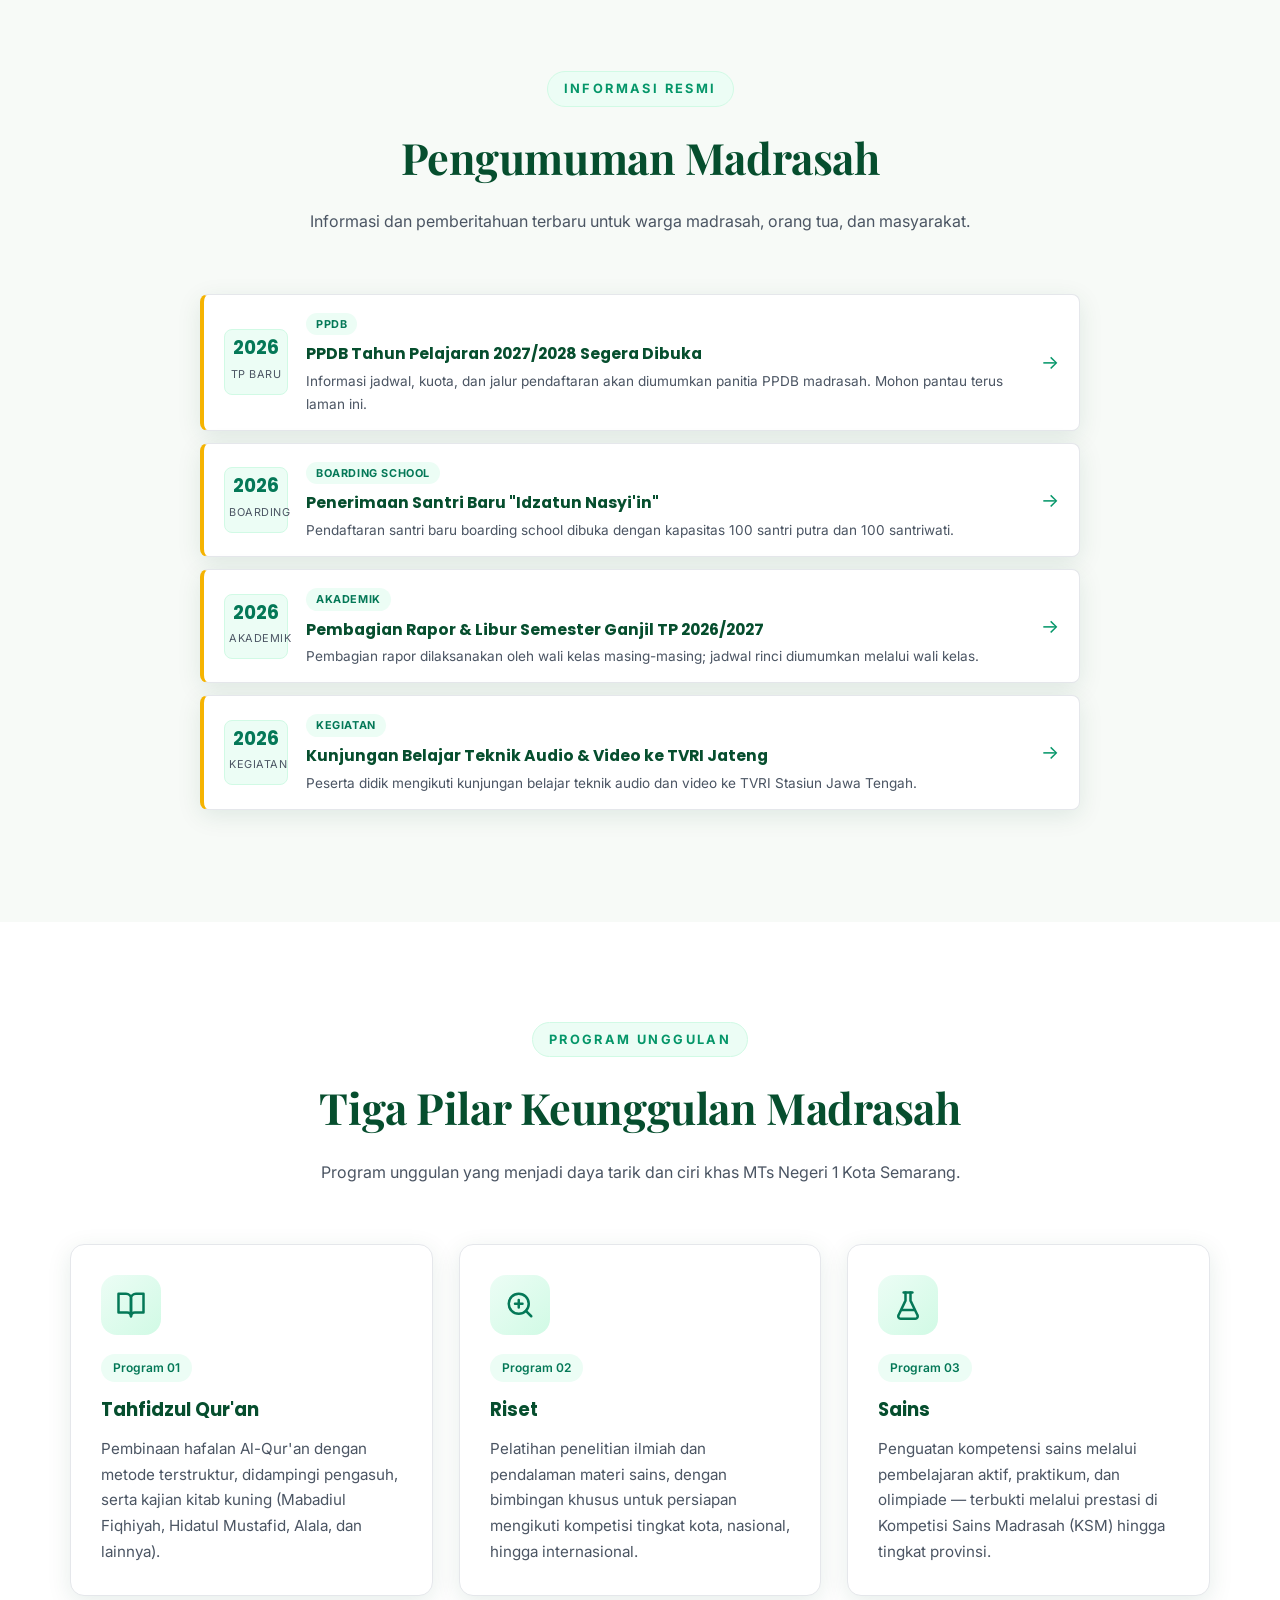
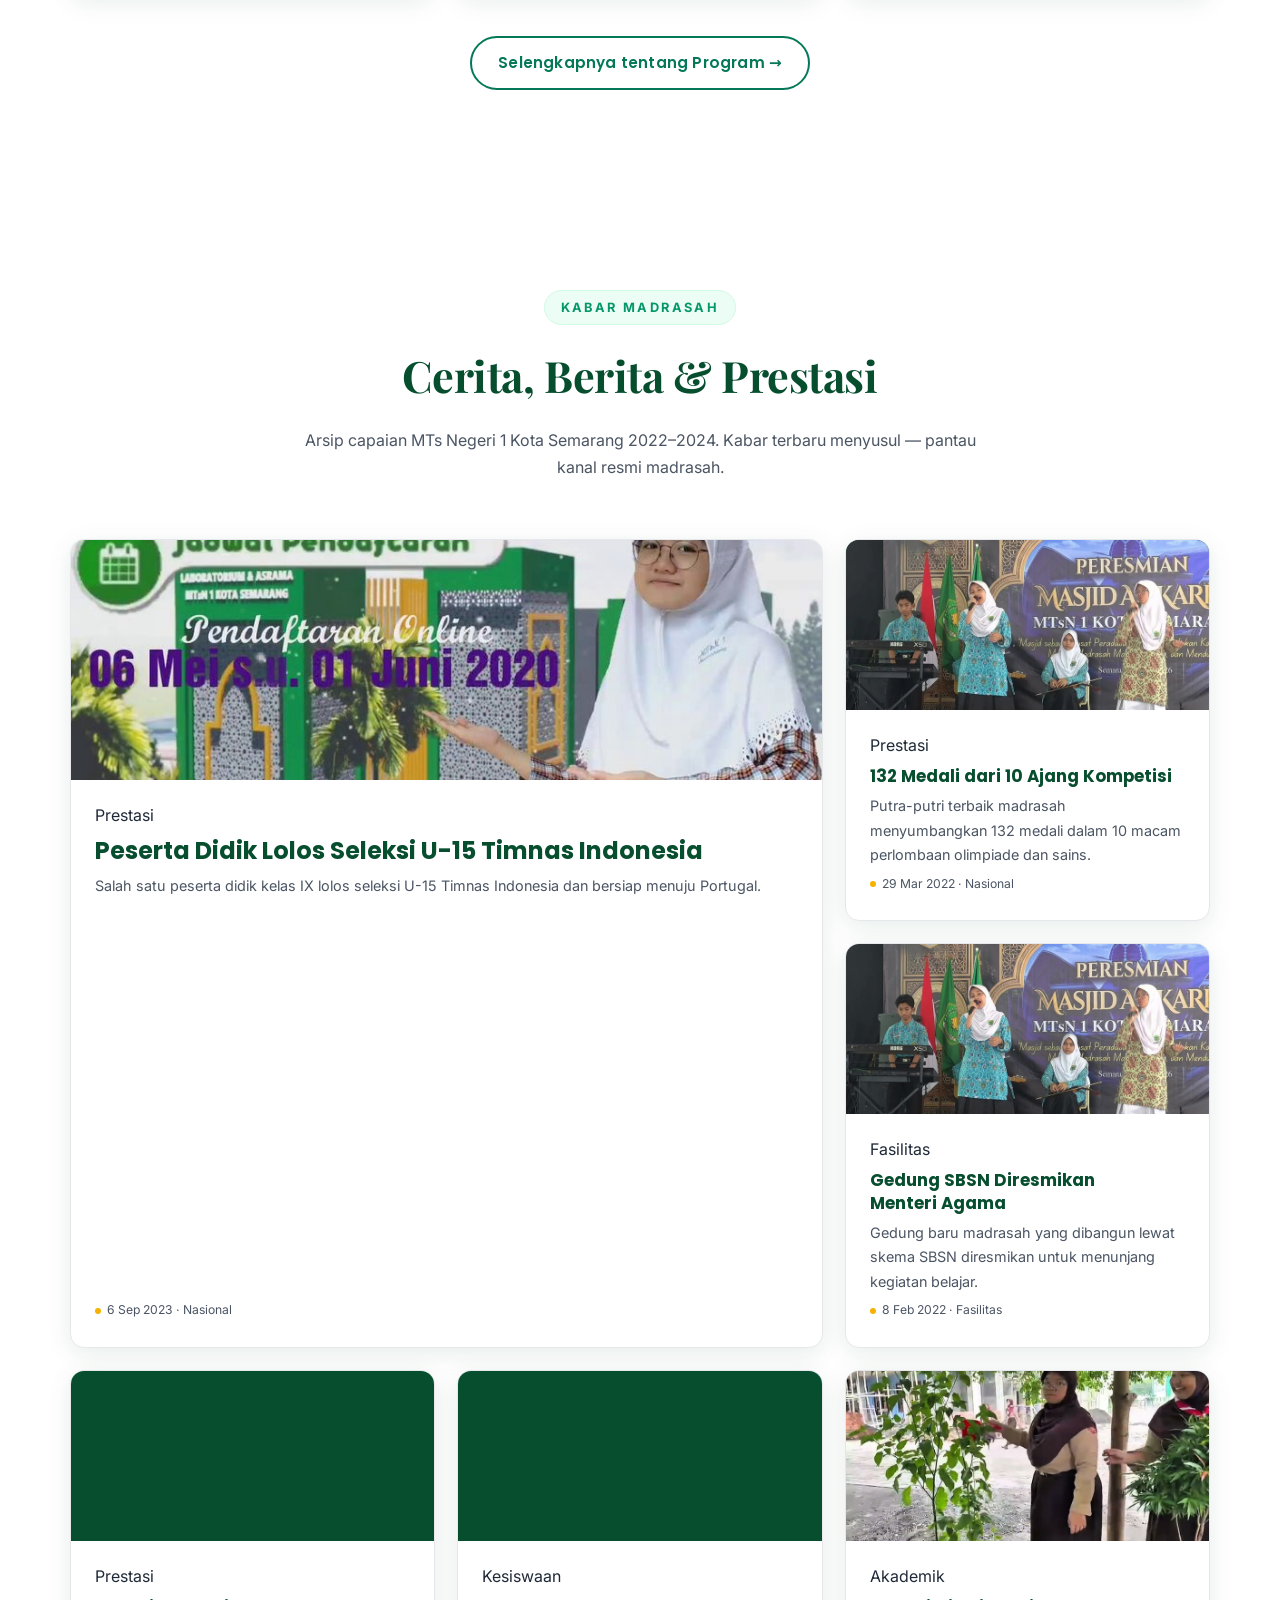
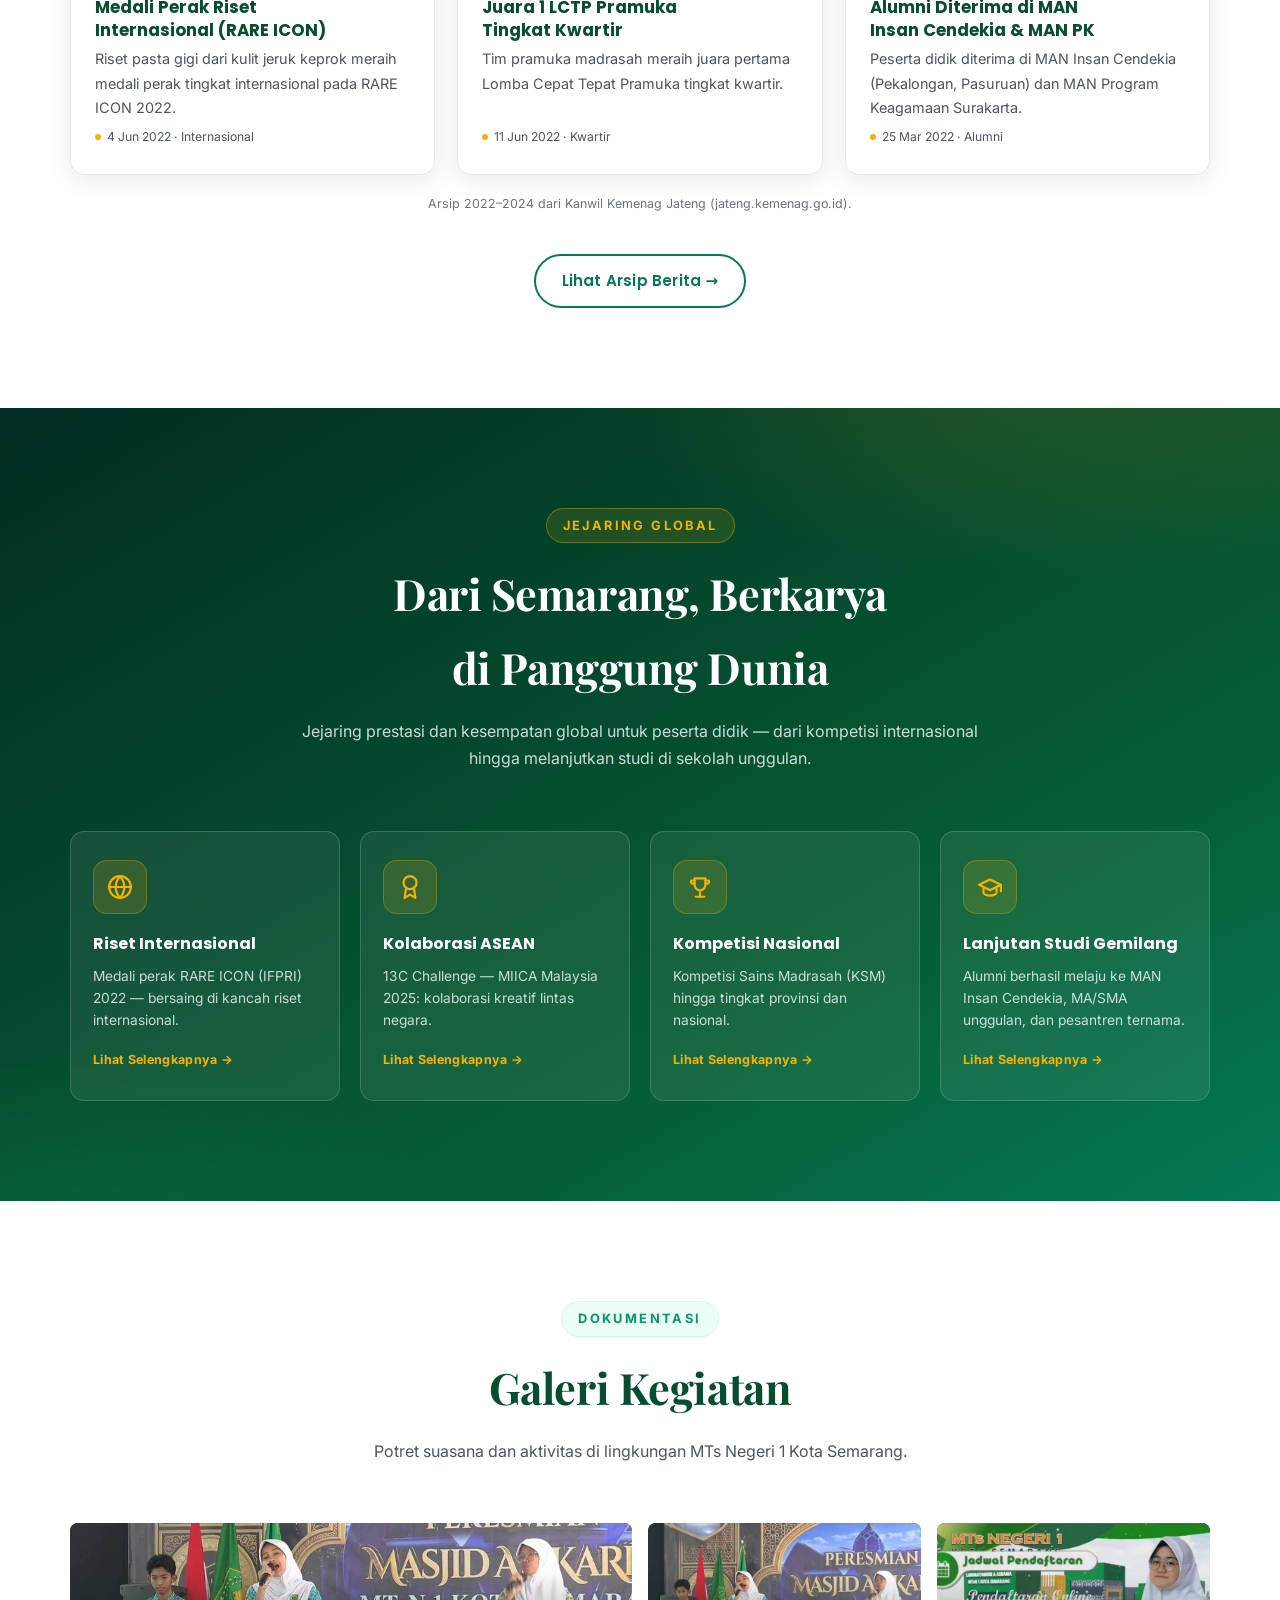
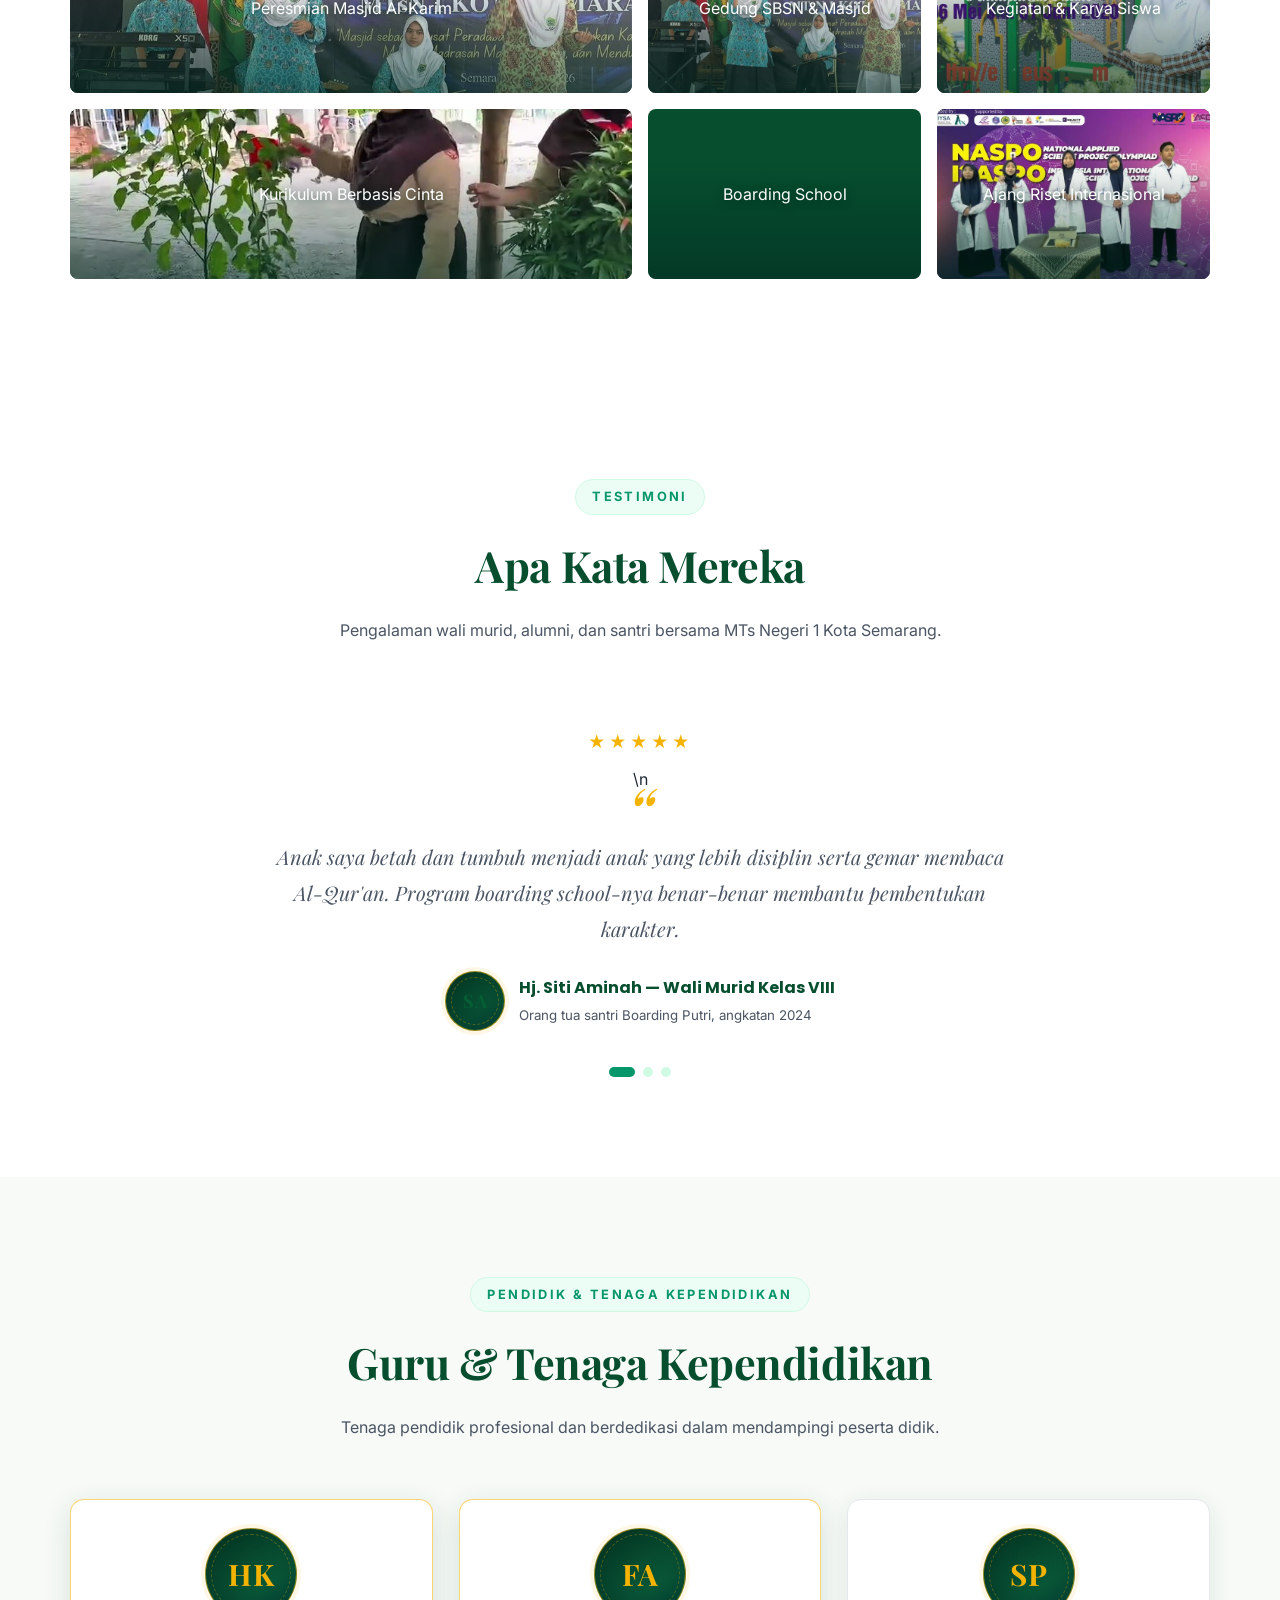
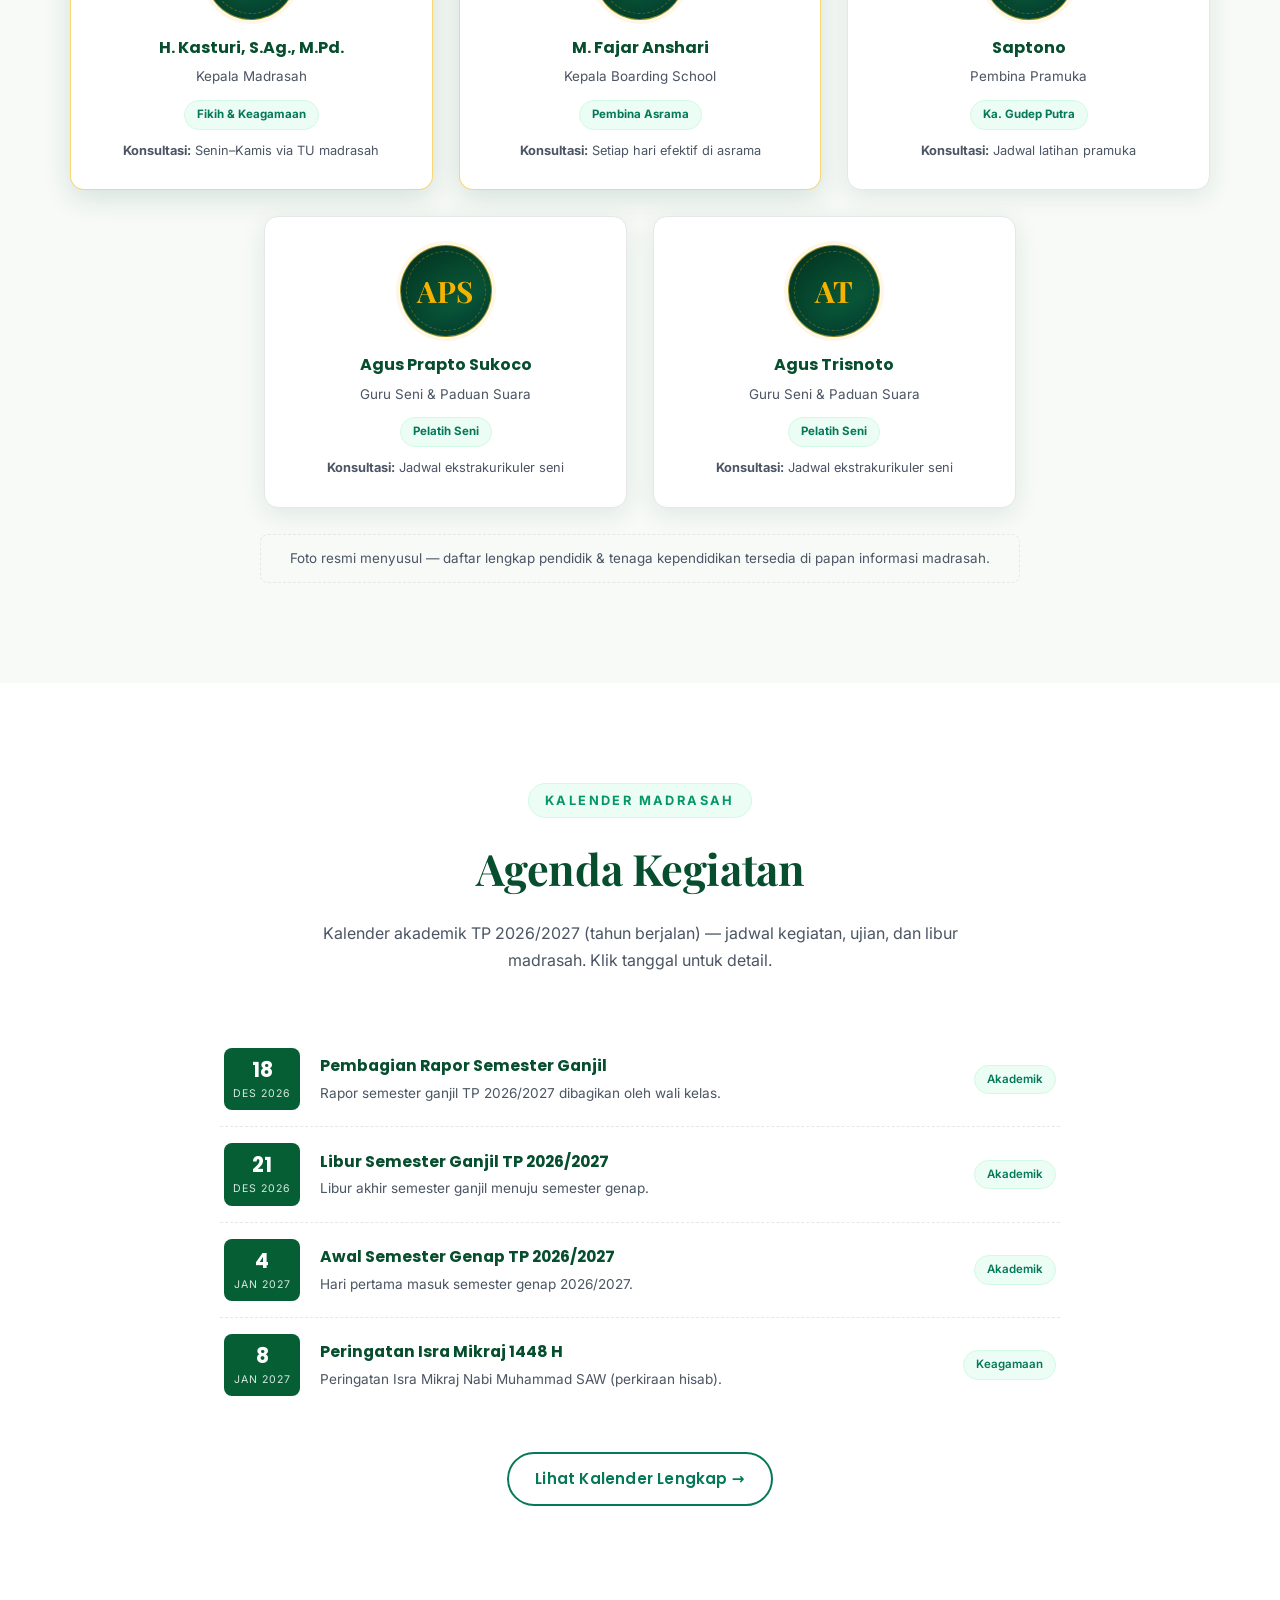
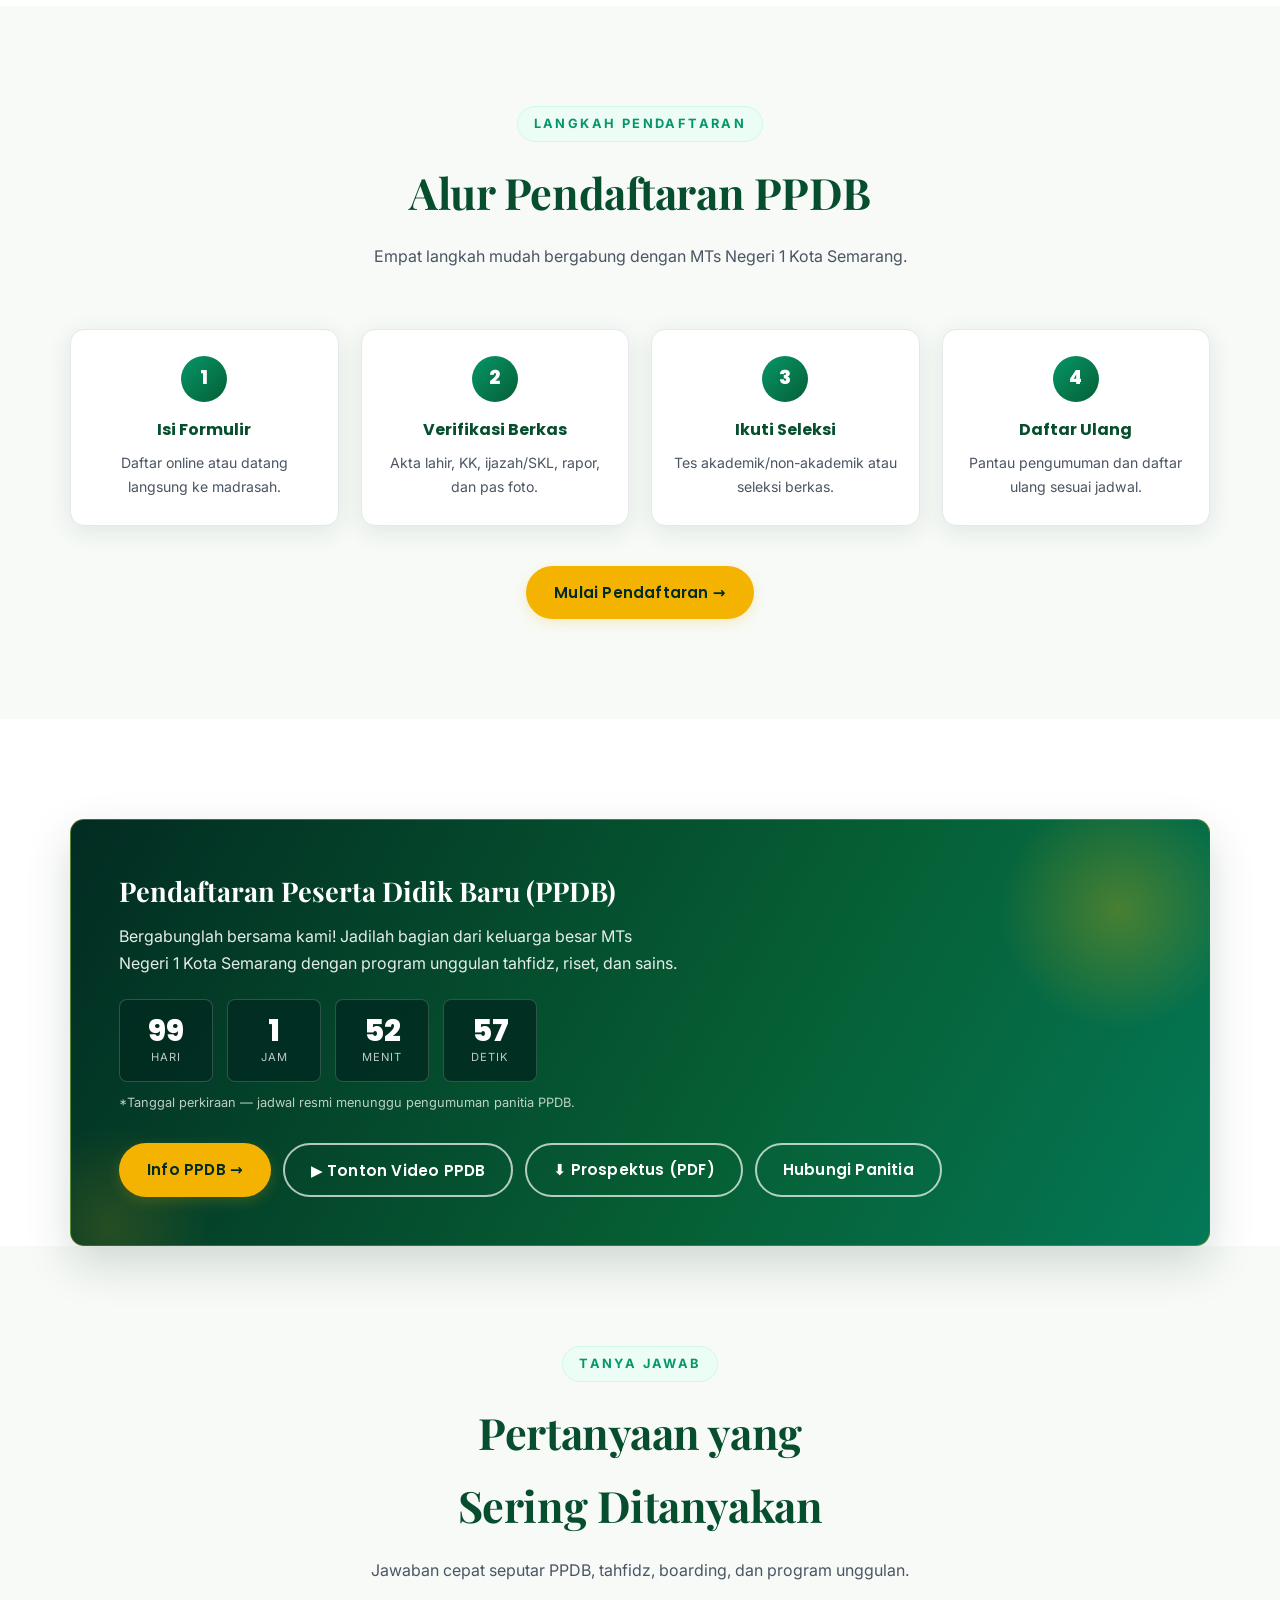
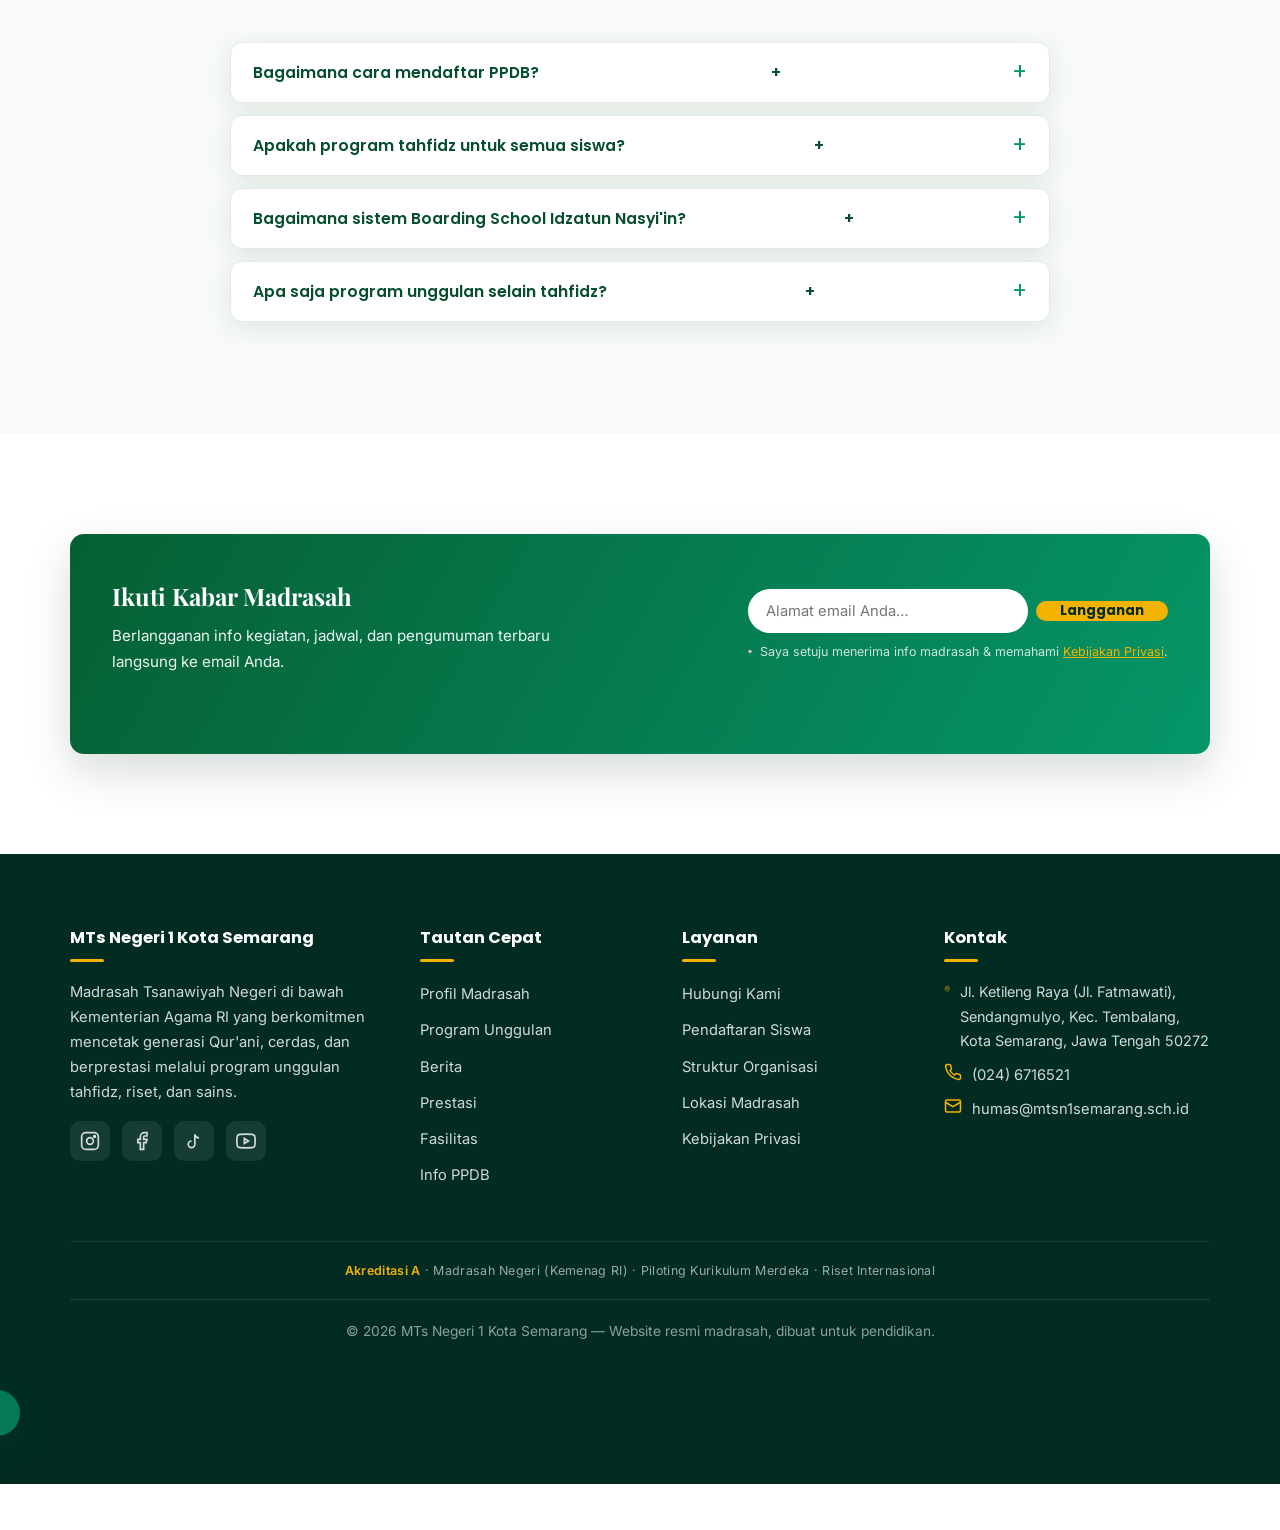
==== commit dbad0e3e: "Jujur & konsisten: statistik berlabel tahun, countdown tentatif, galeri unik, FAQ TP 27/28, berita j" ====
--- a/index.html
+++ b/index.html
@@ -55,7 +55,7 @@
     "@context": "https://schema.org",
     "@type": "FAQPage",
     "mainEntity": [
-      { "@type": "Question", "name": "Bagaimana cara mendaftar PPDB?", "acceptedAnswer": { "@type": "Answer", "text": "Pendaftaran melalui jalur resmi yang diumumkan panitia PPDB pada laman ini. Detail jadwal, kuota, dan berkas menyusul dari pihak madrasah." } },
+      { "@type": "Question", "name": "Bagaimana cara mendaftar PPDB?", "acceptedAnswer": { "@type": "Answer", "text": "Pendaftaran melalui jalur resmi yang diumumkan panitia PPDB pada laman PPDB. Pantau jadwal, kuota, dan berkas persyaratan TP 2027/2028 di Portal PPDB." } },
       { "@type": "Question", "name": "Apakah tersedia program tahfidz untuk semua siswa?", "acceptedAnswer": { "@type": "Answer", "text": "Ya. Tahfidzul Qur'an merupakan salah satu program unggulan yang dibina terstruktur, dilengkapi kajian kitab kuning dan pendampingan pengasuh." } },
       { "@type": "Question", "name": "Bagaimana sistem Boarding School Idzatun Nasyi'in?", "acceptedAnswer": { "@type": "Answer", "text": "Asrama dikelola mandiri oleh madrasah dengan pendidikan ala pesantren — hafalan Al-Qur'an, kajian kitab, dan pembinaan karakter setiap hari. Kapasitas 100 santri putra dan 100 santriwati." } },
       { "@type": "Question", "name": "Apa saja program unggulan selain tahfidz?", "acceptedAnswer": { "@type": "Answer", "text": "Riset dan Sains. Peserta didik dibina untuk kompetisi mulai tingkat kota hingga internasional, termasuk KSM dan riset internasional." } }
@@ -319,11 +319,11 @@
       <div class="stats-grid six">
         <div class="stat-item">
           <div class="stat-num" data-count="352" data-suffix="+">0</div>
-          <div class="stat-label" data-i18n="stat.1">Kuota Siswa / Angkatan</div>
+          <div class="stat-label" data-i18n="stat.1">Kuota PPDB 2022</div>
         </div>
         <div class="stat-item">
           <div class="stat-num" data-count="11">0</div>
-          <div class="stat-label" data-i18n="stat.2">Rombongan Belajar</div>
+          <div class="stat-label" data-i18n="stat.2">Rombel (2022)</div>
         </div>
         <div class="stat-item">
           <div class="stat-num" data-count="3">0</div>
@@ -335,7 +335,7 @@
         </div>
         <div class="stat-item">
           <div class="stat-num" data-count="132">0</div>
-          <div class="stat-label" data-i18n="stat.5">Medali &amp; Penghargaan</div>
+          <div class="stat-label" data-i18n="stat.5">Medali (2022)</div>
         </div>
         <div class="stat-item">
           <div class="stat-num">A</div>
@@ -343,7 +343,7 @@
         </div>
       </div>
     </div>
-      <p class="stat-src" data-i18n="stat.src">Sumber: Kanwil Kemenag Jawa Tengah &amp; kanal YouTube resmi madrasah.</p>
+      <p class="stat-src" data-i18n="stat.src">Capaian PPDB 2022 &amp; prestasi 2022–2024. Kuota TP 2027/2028: lihat <a href="ppdb.html#portal">Portal PPDB</a>.</p>
   </section>
 
   <!-- ===== Mengapa Memilih Kami ===== -->
@@ -554,7 +554,7 @@
       <div class="section-head reveal">
         <span class="section-eyebrow" data-i18n="nws.ey">Kabar Madrasah</span>
         <h2 data-i18n="nws.h">Cerita, Berita &amp; Prestasi</h2>
-        <p data-i18n="nws.p">Kabar dan capaian MTs Negeri 1 Kota Semarang dari berbagai kegiatan.</p>
+        <p data-i18n="nws.p">Arsip capaian MTs Negeri 1 Kota Semarang 2022–2024. Kabar terbaru menyusul — pantau kanal resmi madrasah.</p>
       </div>
       <div class="news-grid">
         <a href="https://jateng.kemenag.go.id/peserta-didik-mtsn-1-kota-semarang-lolos-seleksi-u-15-timnas-indonesia-siap-menuju-portugal/" target="_blank" rel="noopener" class="news-card feat reveal">
@@ -612,9 +612,9 @@
           </div>
         </a>
       </div>
-      <p class="src-note" data-i18n="nws.src">Sumber berita: Kanwil Kementerian Agama Provinsi Jawa Tengah (jateng.kemenag.go.id).</p>
+      <p class="src-note" data-i18n="nws.src">Arsip 2022–2024 dari Kanwil Kemenag Jateng (jateng.kemenag.go.id).</p>
       <div class="center-cta">
-        <a href="berita.html" class="btn btn-ghost" data-i18n="nws.btn">Lihat Semua Berita →</a>
+        <a href="berita.html" class="btn btn-ghost" data-i18n="nws.btn">Lihat Arsip Berita →</a>
       </div>
     </div>
   </section>
@@ -666,7 +666,7 @@
       </div>
       <div class="galeri-grid reveal" style="transition-delay:.1s;">
         <button type="button" class="galeri-item wide" data-full="assets/photos/medali-prestasi.webp" data-caption="Peresmian Masjid Al-Karim"><img src="assets/photos/medali-prestasi-800.jpg" alt="Peresmian Masjid Al-Karim" loading="lazy" decoding="async" width="800" height="600"><span data-i18n="gal.1">Peresmian Masjid Al-Karim</span></button>
-        <button type="button" class="galeri-item" data-full="assets/photos/gedung-masjid.webp" data-caption="Peresmian Masjid Al-Karim"><img src="assets/photos/gedung-masjid-800.jpg" srcset="assets/photos/gedung-masjid-800.jpg 800w, assets/photos/gedung-masjid.jpg 1280w" sizes="(max-width: 640px) 100vw, 400px" alt="Peresmian Masjid Al-Karim" loading="lazy" decoding="async" width="800" height="600"><span data-i18n="gal.2">Peresmian Masjid Al-Karim</span></button>
+        <button type="button" class="galeri-item" data-full="assets/photos/gedung-masjid.webp" data-caption="Gedung SBSN &amp; Masjid Al-Karim"><img src="assets/photos/gedung-masjid-800.jpg" srcset="assets/photos/gedung-masjid-800.jpg 800w, assets/photos/gedung-masjid.jpg 1280w" sizes="(max-width: 640px) 100vw, 400px" alt="Gedung SBSN &amp; Masjid Al-Karim" loading="lazy" decoding="async" width="800" height="600"><span data-i18n="gal.2">Gedung SBSN &amp; Masjid</span></button>
         <button type="button" class="galeri-item" data-full="assets/photos/kegiatan.webp" data-caption="Kegiatan &amp; Karya Siswa"><img src="assets/photos/kegiatan-800.jpg" srcset="assets/photos/kegiatan-800.jpg 800w, assets/photos/kegiatan.jpg 1280w" sizes="(max-width: 640px) 100vw, 400px" alt="Kegiatan &amp; Karya Siswa" loading="lazy" decoding="async" width="800" height="600"><span data-i18n="gal.3">Kegiatan &amp; Karya Siswa</span></button>
         <button type="button" class="galeri-item wide" data-full="assets/photos/kurikulum-cinta.webp" data-caption="Kurikulum Berbasis Cinta"><img src="assets/photos/kurikulum-cinta-800.jpg" srcset="assets/photos/kurikulum-cinta-800.jpg 800w, assets/photos/kurikulum-cinta.jpg 1280w" sizes="(max-width: 640px) 100vw, 400px" alt="Kurikulum Berbasis Cinta" loading="lazy" decoding="async" width="800" height="600"><span data-i18n="gal.4">Kurikulum Berbasis Cinta</span></button>
         <button type="button" class="galeri-item" data-full="assets/photos/boarding-tour.webp" data-caption="Boarding School &quot;Idzatun Nasyi&#39;in&quot;"><img src="assets/photos/boarding-tour-800.jpg" srcset="assets/photos/boarding-tour-800.jpg 800w, assets/photos/boarding-tour.jpg 1280w" sizes="(max-width: 640px) 100vw, 400px" alt="Boarding School &quot;Idzatun Nasyi&#39;in&quot;" loading="lazy" decoding="async" width="800" height="600"><span data-i18n="gal.6">Boarding School</span></button>
@@ -787,6 +787,7 @@
             dengan program unggulan tahfidz, riset, dan sains.
           </p>
           <div class="countdown countdown--start" id="ppdbCountdown" data-target="2027-03-15T07:00:00+07:00"></div>
+          <p class="cd-note" data-i18n="ppdb.tentative">*Tanggal perkiraan — jadwal resmi menunggu pengumuman panitia PPDB.</p>
         </div>
         <div class="cta-actions">
           <a href="ppdb.html" class="btn btn-gold" data-i18n="ppdb.a">Info PPDB →</a>
@@ -809,7 +810,7 @@
       <div class="faq-list faq-wrap reveal">
         <div class="faq-item">
           <button type="button" class="faq-q" aria-expanded="false">Bagaimana cara mendaftar PPDB?<span aria-hidden="true">+</span></button>
-          <div class="faq-a"><p>Pendaftaran melalui jalur resmi yang diumumkan panitia PPDB pada laman <a href="ppdb.html">PPDB</a>. Pantau jadwal, kuota, dan berkas persyaratan TP 2026/2027.</p></div>
+          <div class="faq-a"><p>Pendaftaran melalui jalur resmi yang diumumkan panitia PPDB pada laman <a href="ppdb.html">PPDB</a>. Pantau jadwal, kuota, dan berkas persyaratan TP 2027/2028 di <a href="ppdb.html#portal">Portal PPDB</a>.</p></div>
         </div>
         <div class="faq-item">
           <button type="button" class="faq-q" aria-expanded="false">Apakah program tahfidz untuk semua siswa?<span aria-hidden="true">+</span></button>
--- a/css/style.css
+++ b/css/style.css
@@ -1045,6 +1045,8 @@
   font-size: .7rem; text-transform: uppercase; letter-spacing: 1px; color: rgba(255,255,255,.8);
 }
 .countdown .cd-done { text-align: center; color: var(--green-800); font-weight: 600; }
+.countdown--start + .cd-note { margin-top: 10px; font-size: .8rem; color: rgba(255,255,255,.82); max-width: 560px; }
+html[data-theme="dark"] .countdown--start + .cd-note { color: #aab8bd; }
 
 /* ---------- Testimoni ---------- */
 .testi-slider { position: relative; max-width: 860px; margin: 0 auto; }
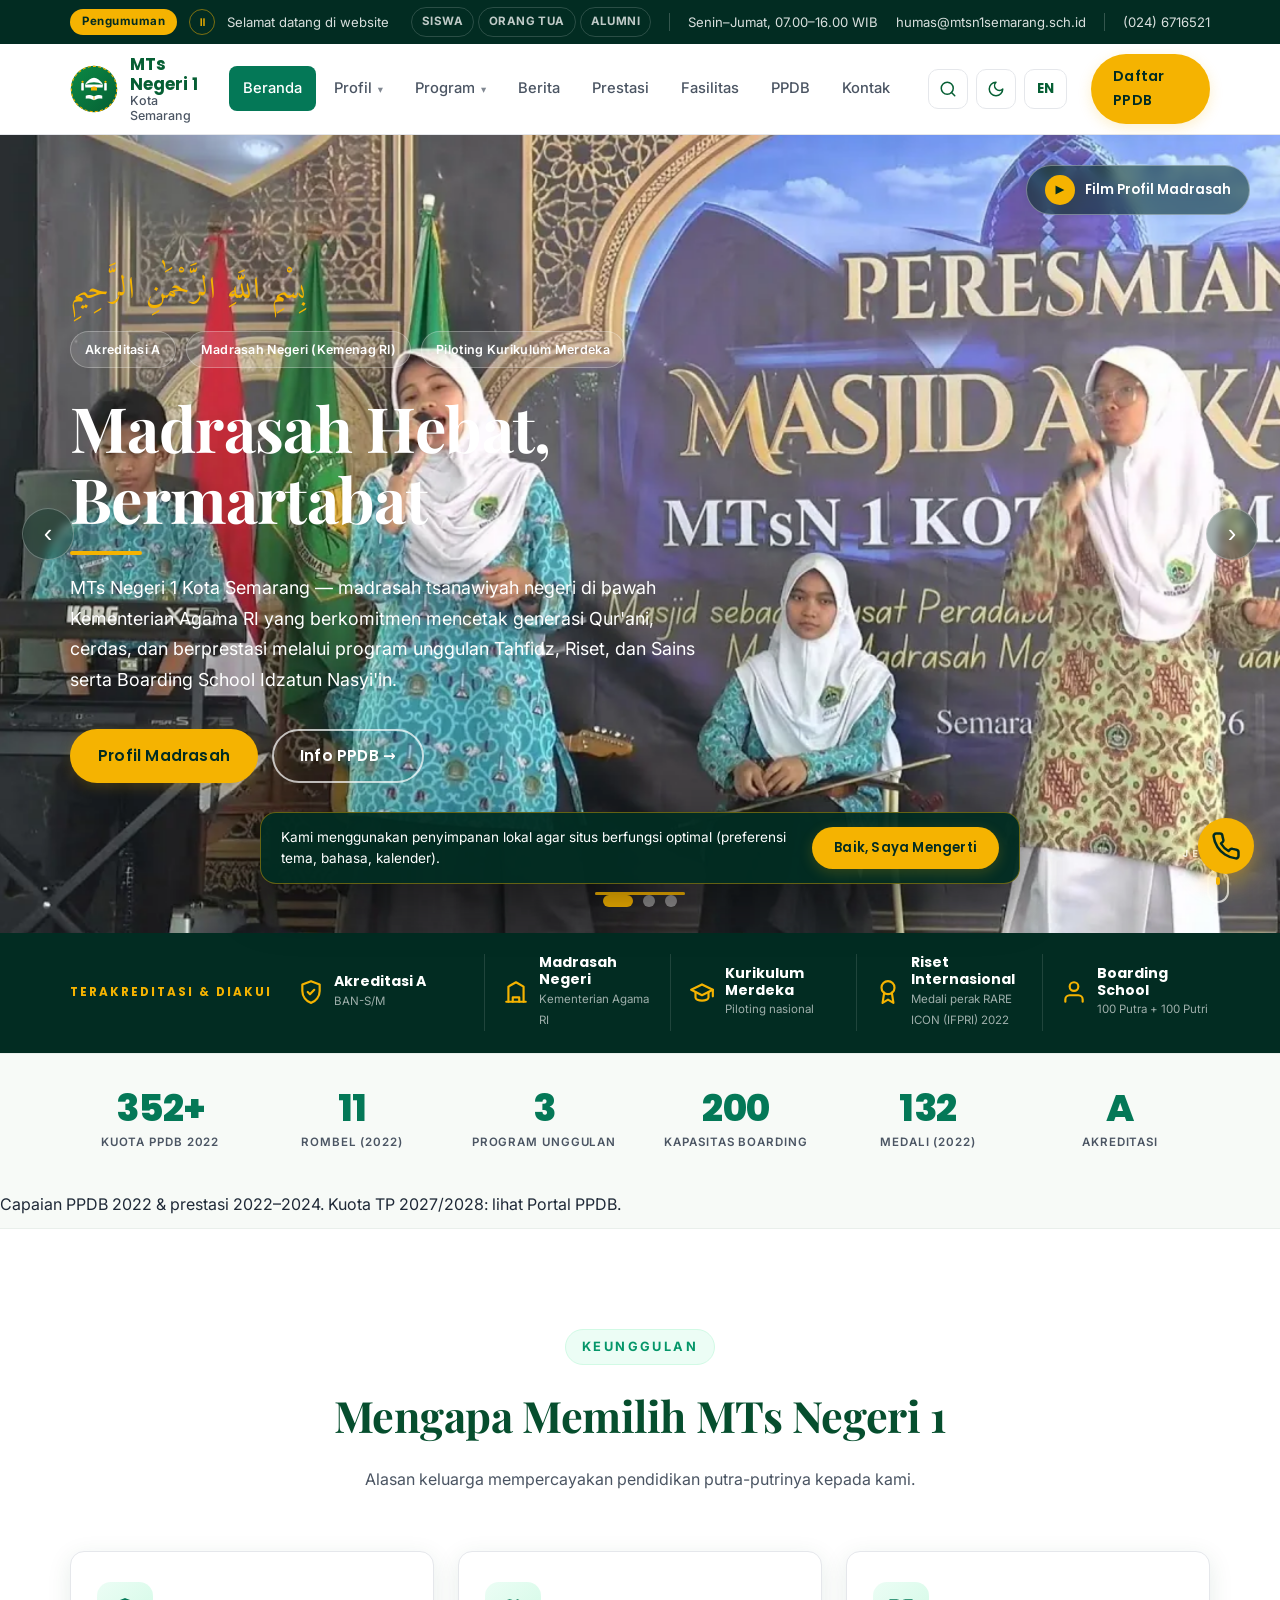
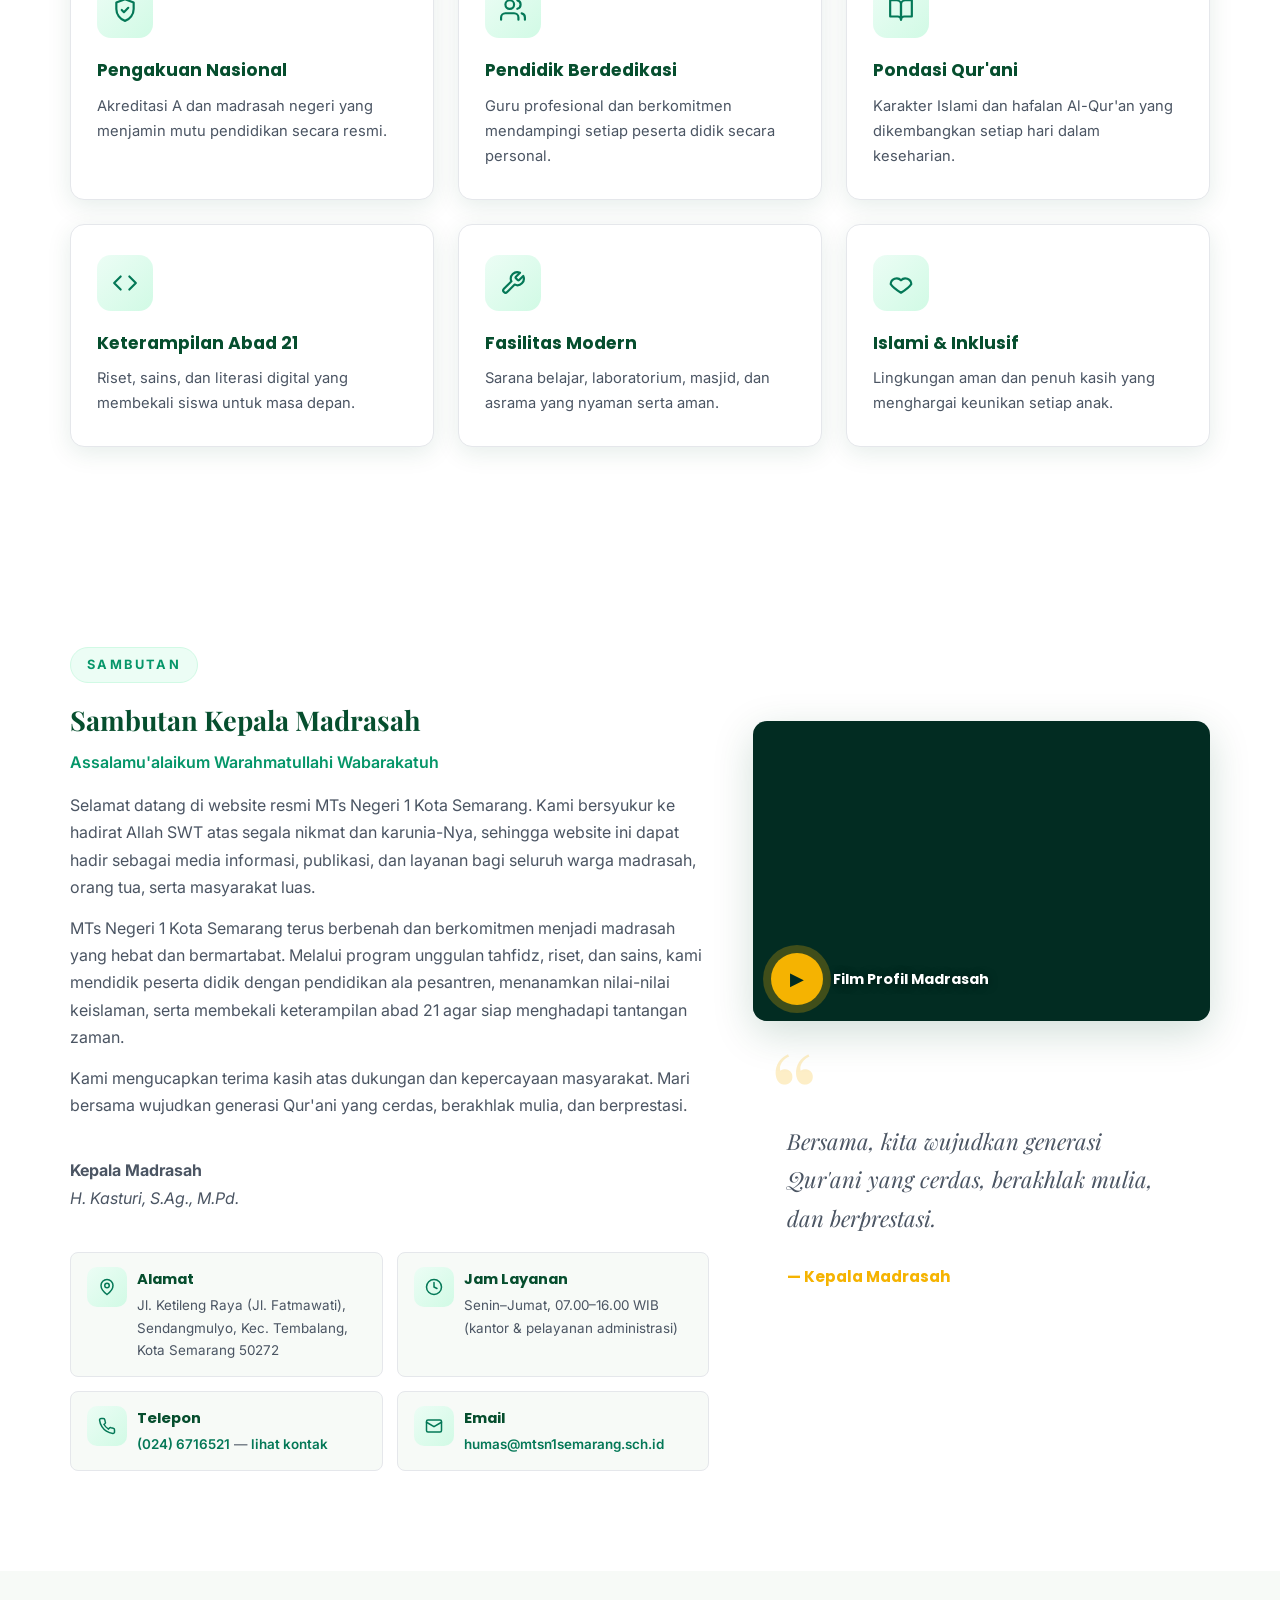
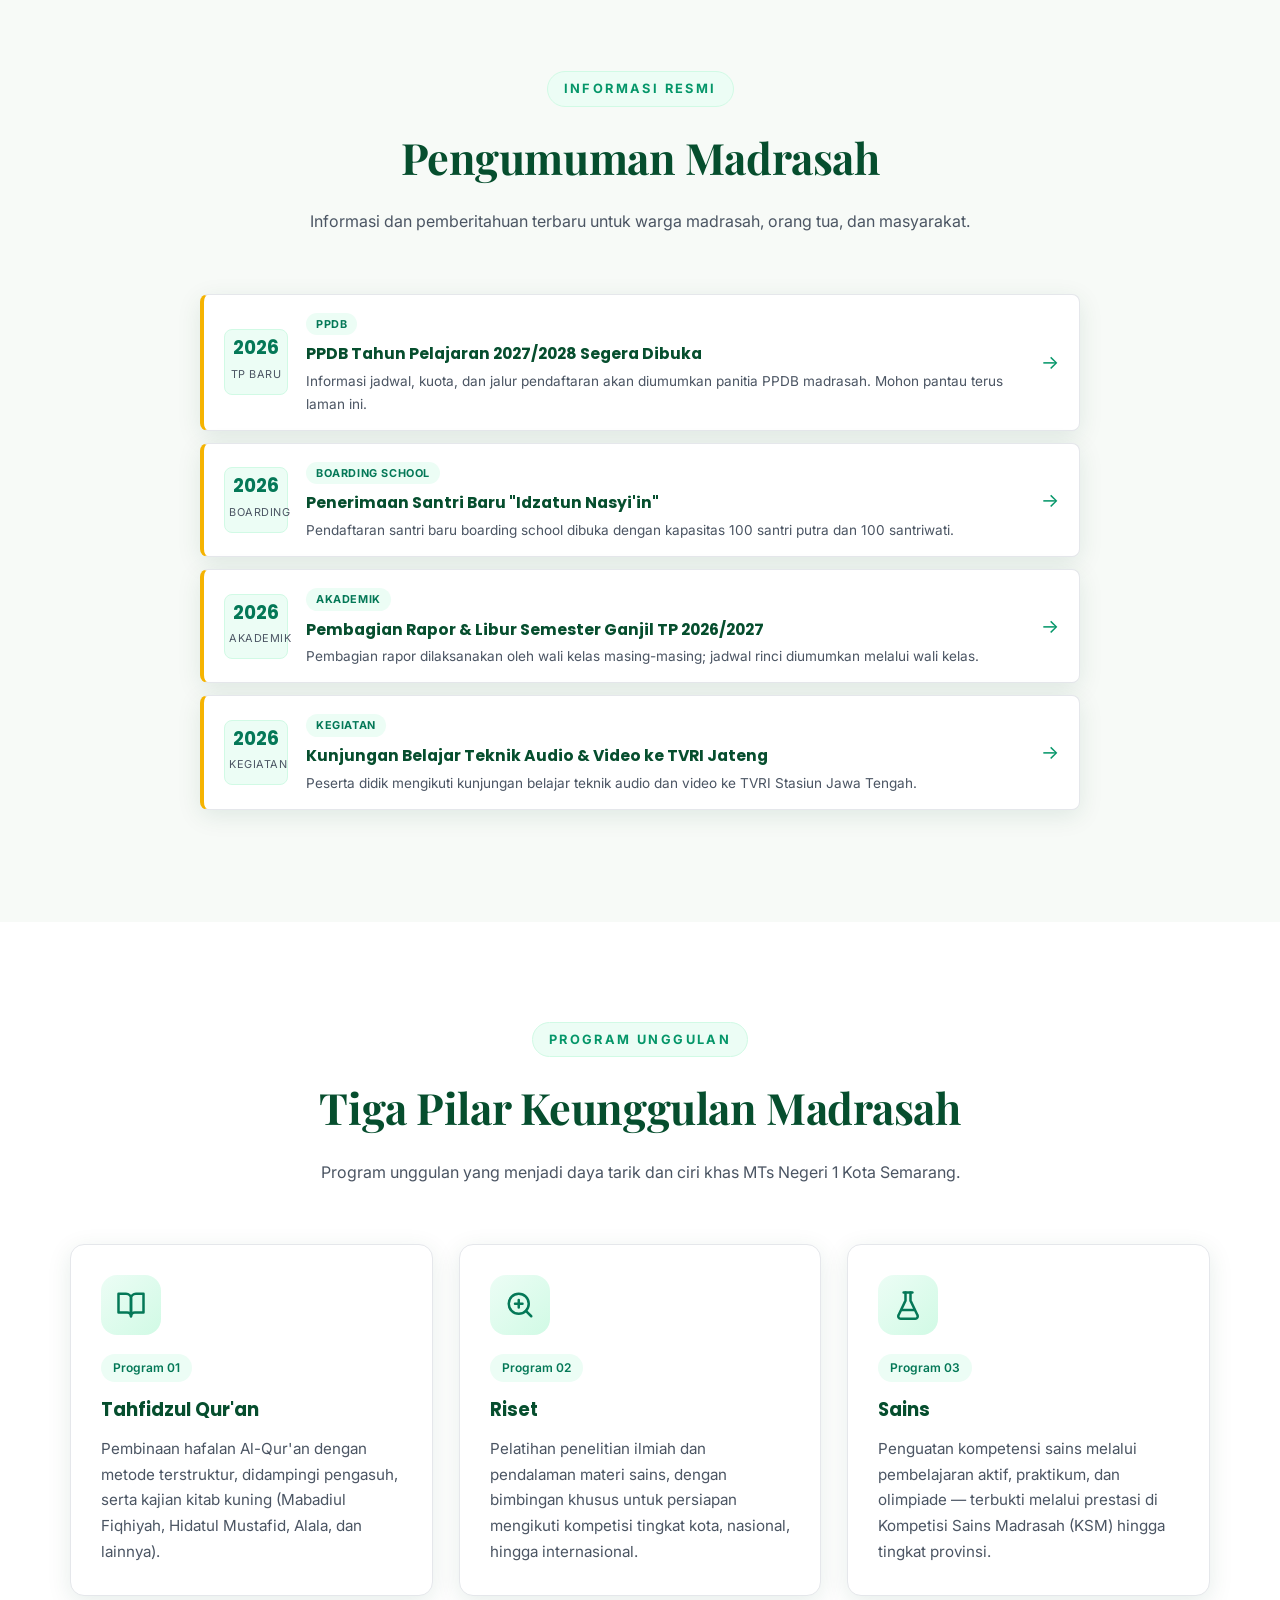
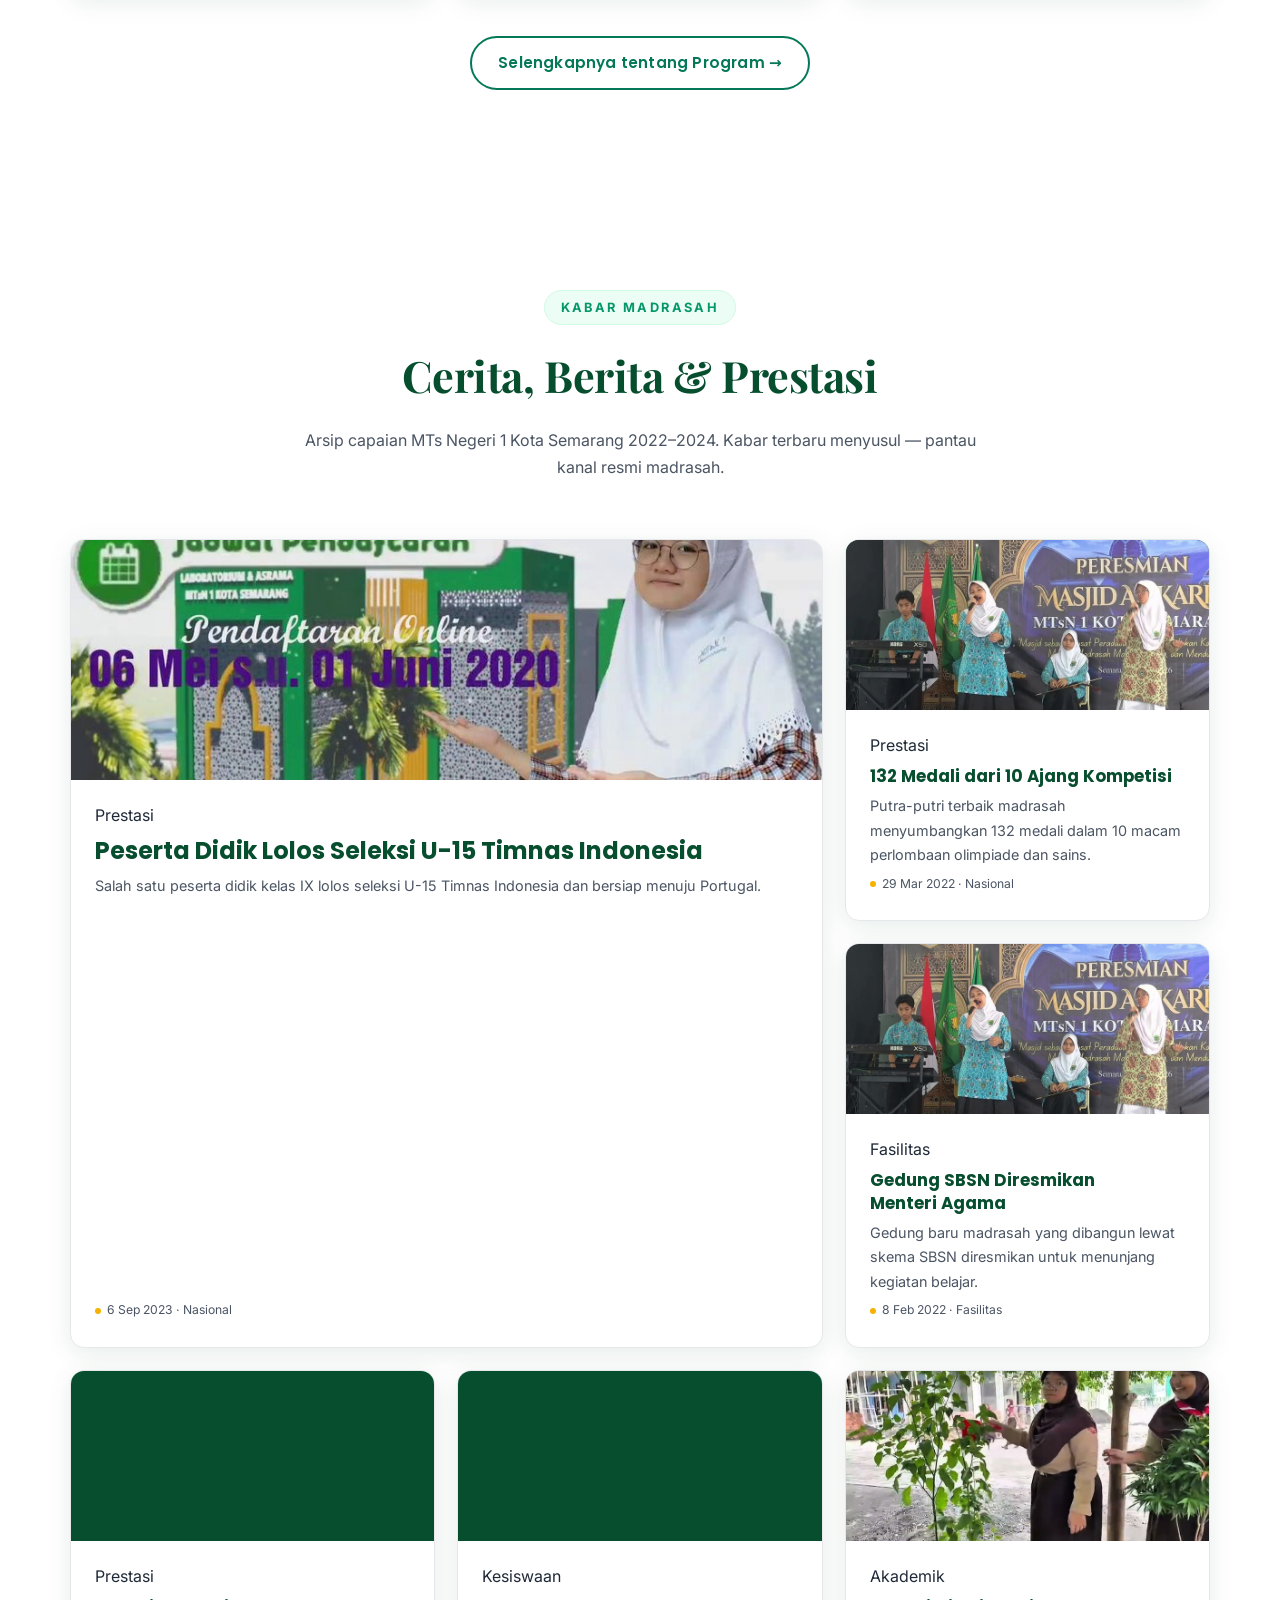
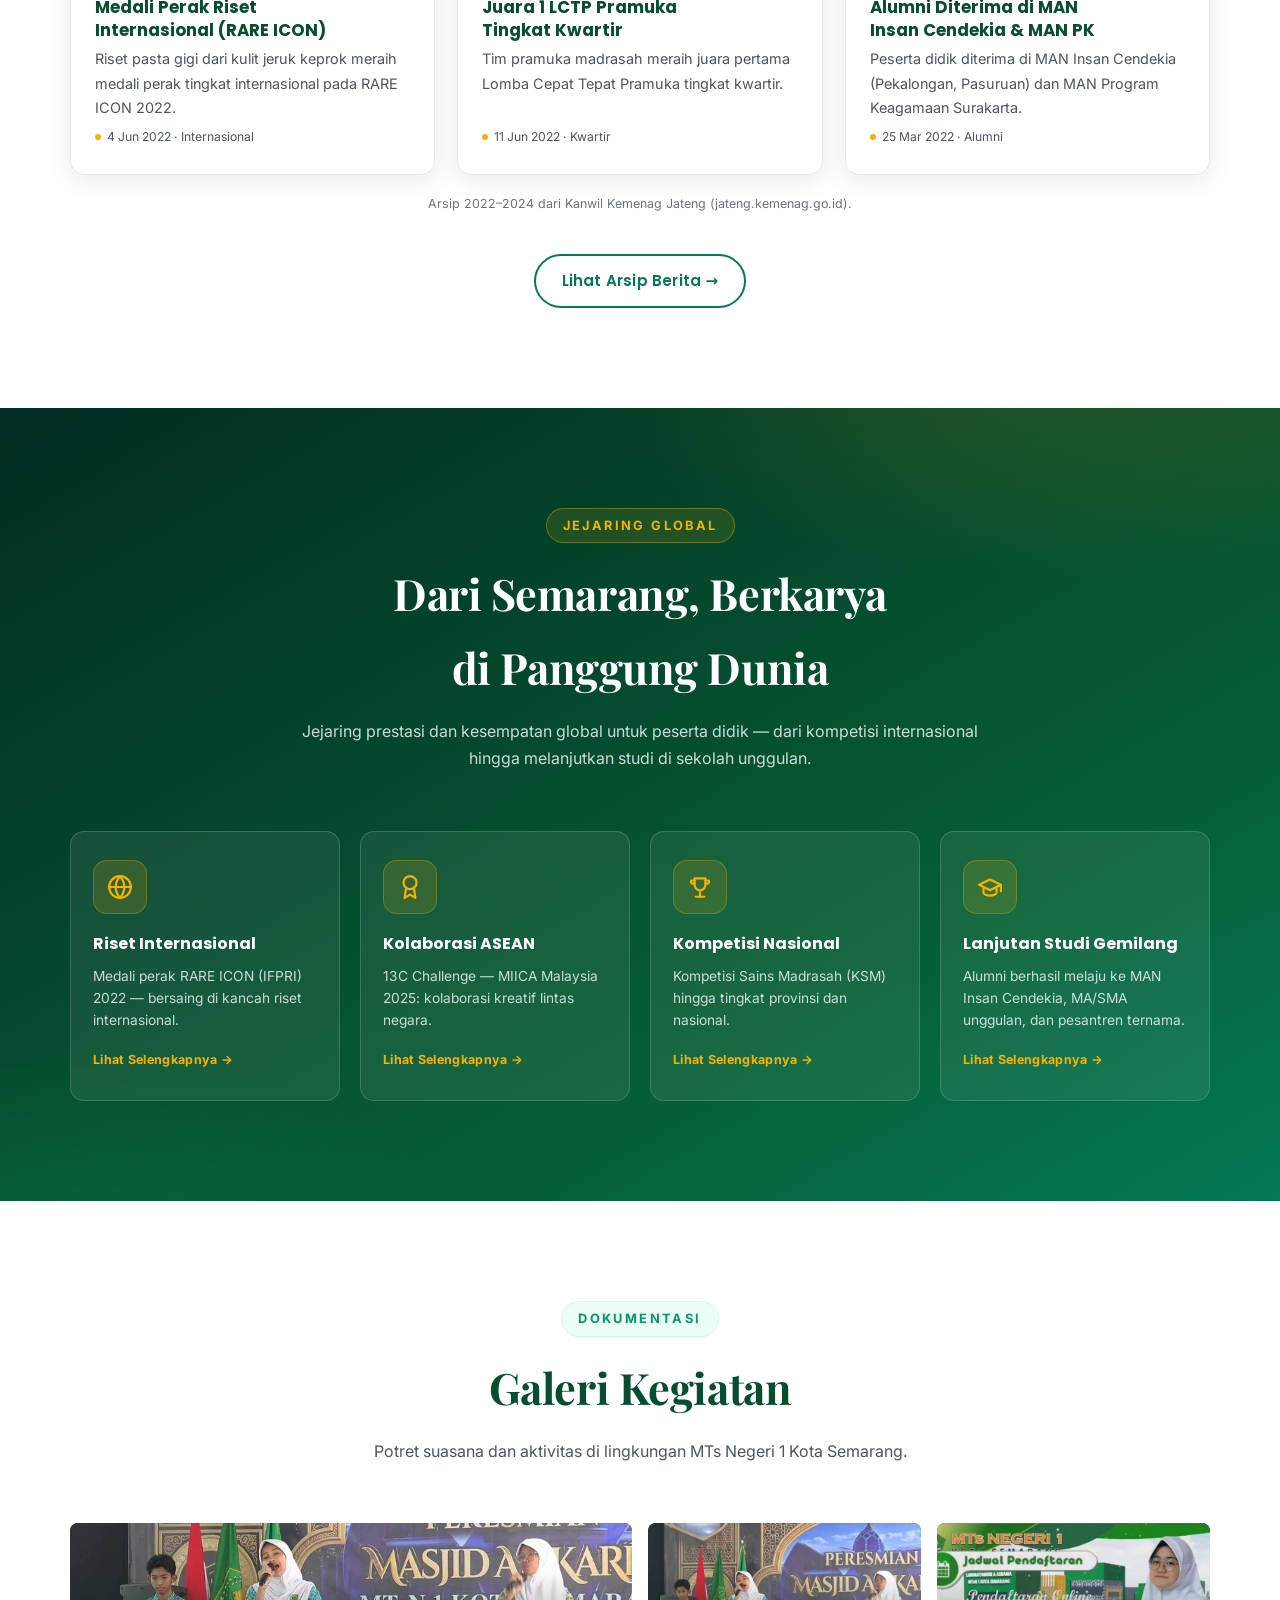
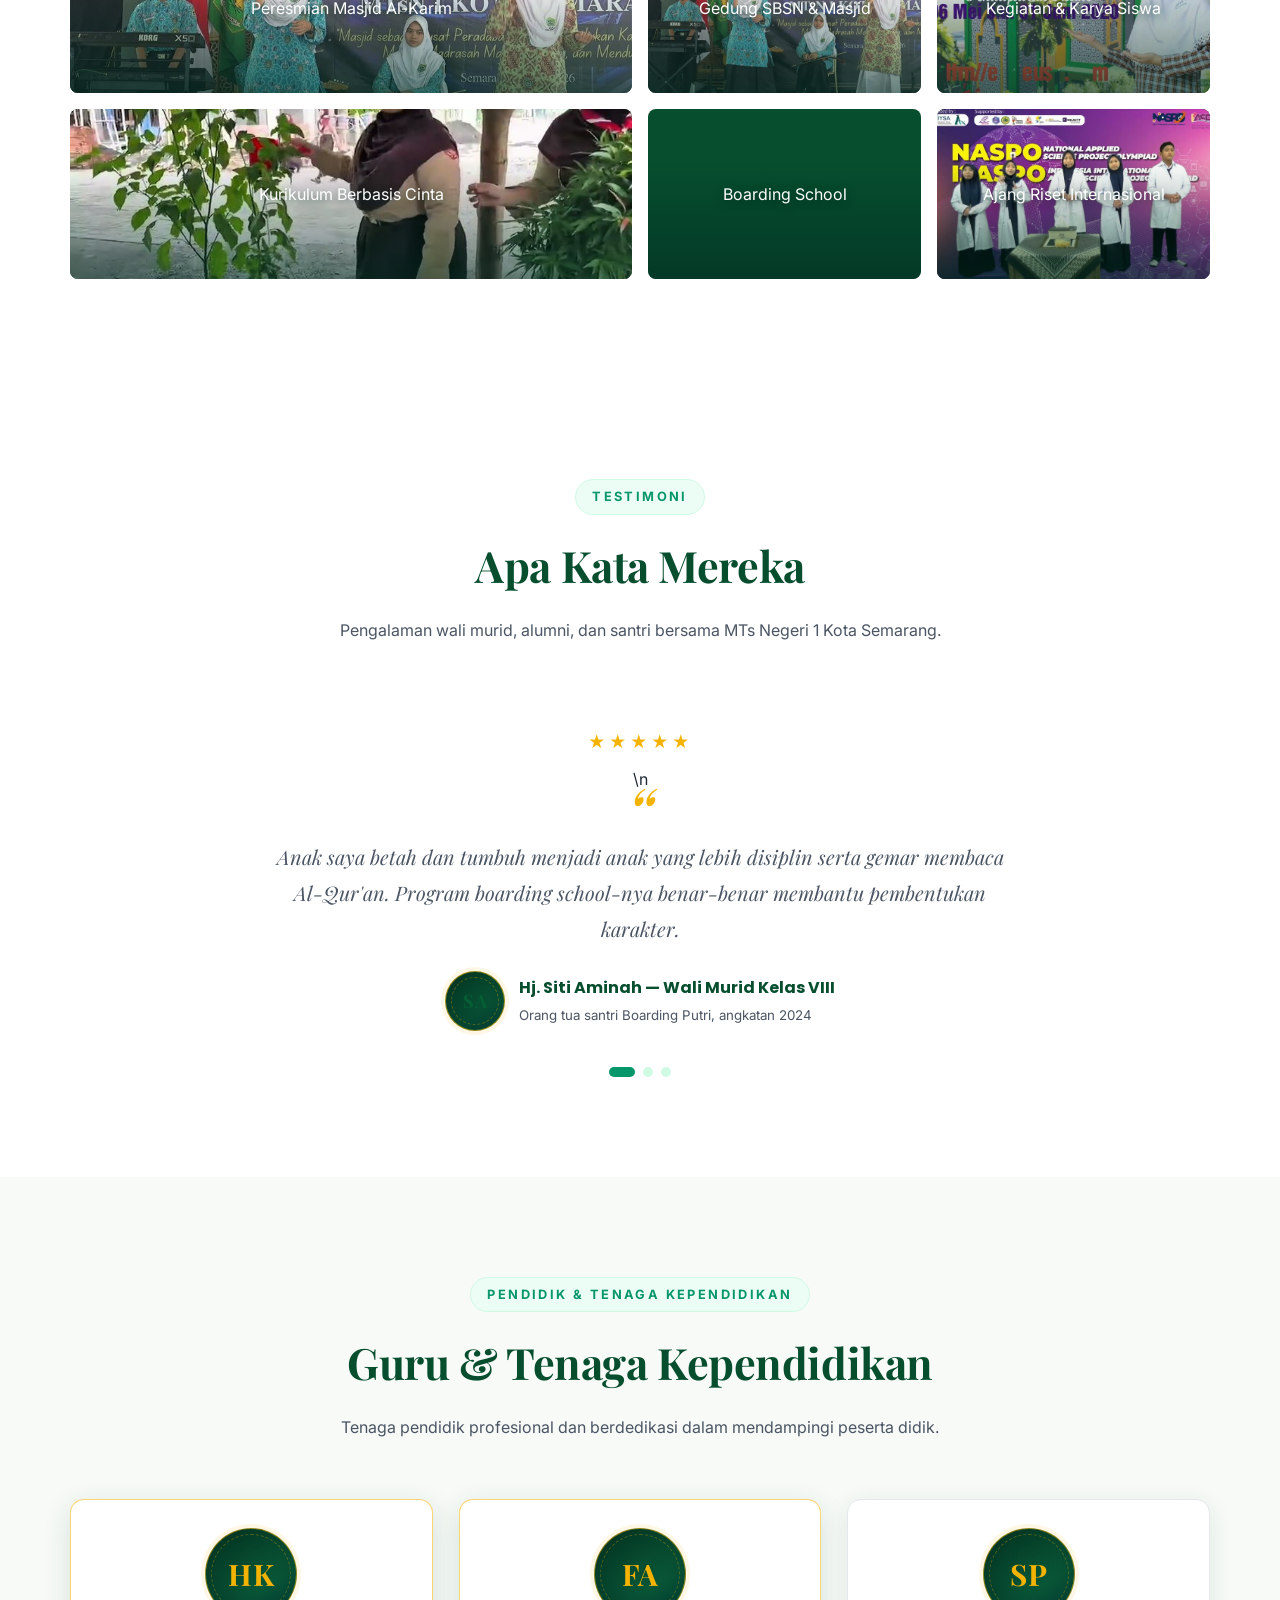
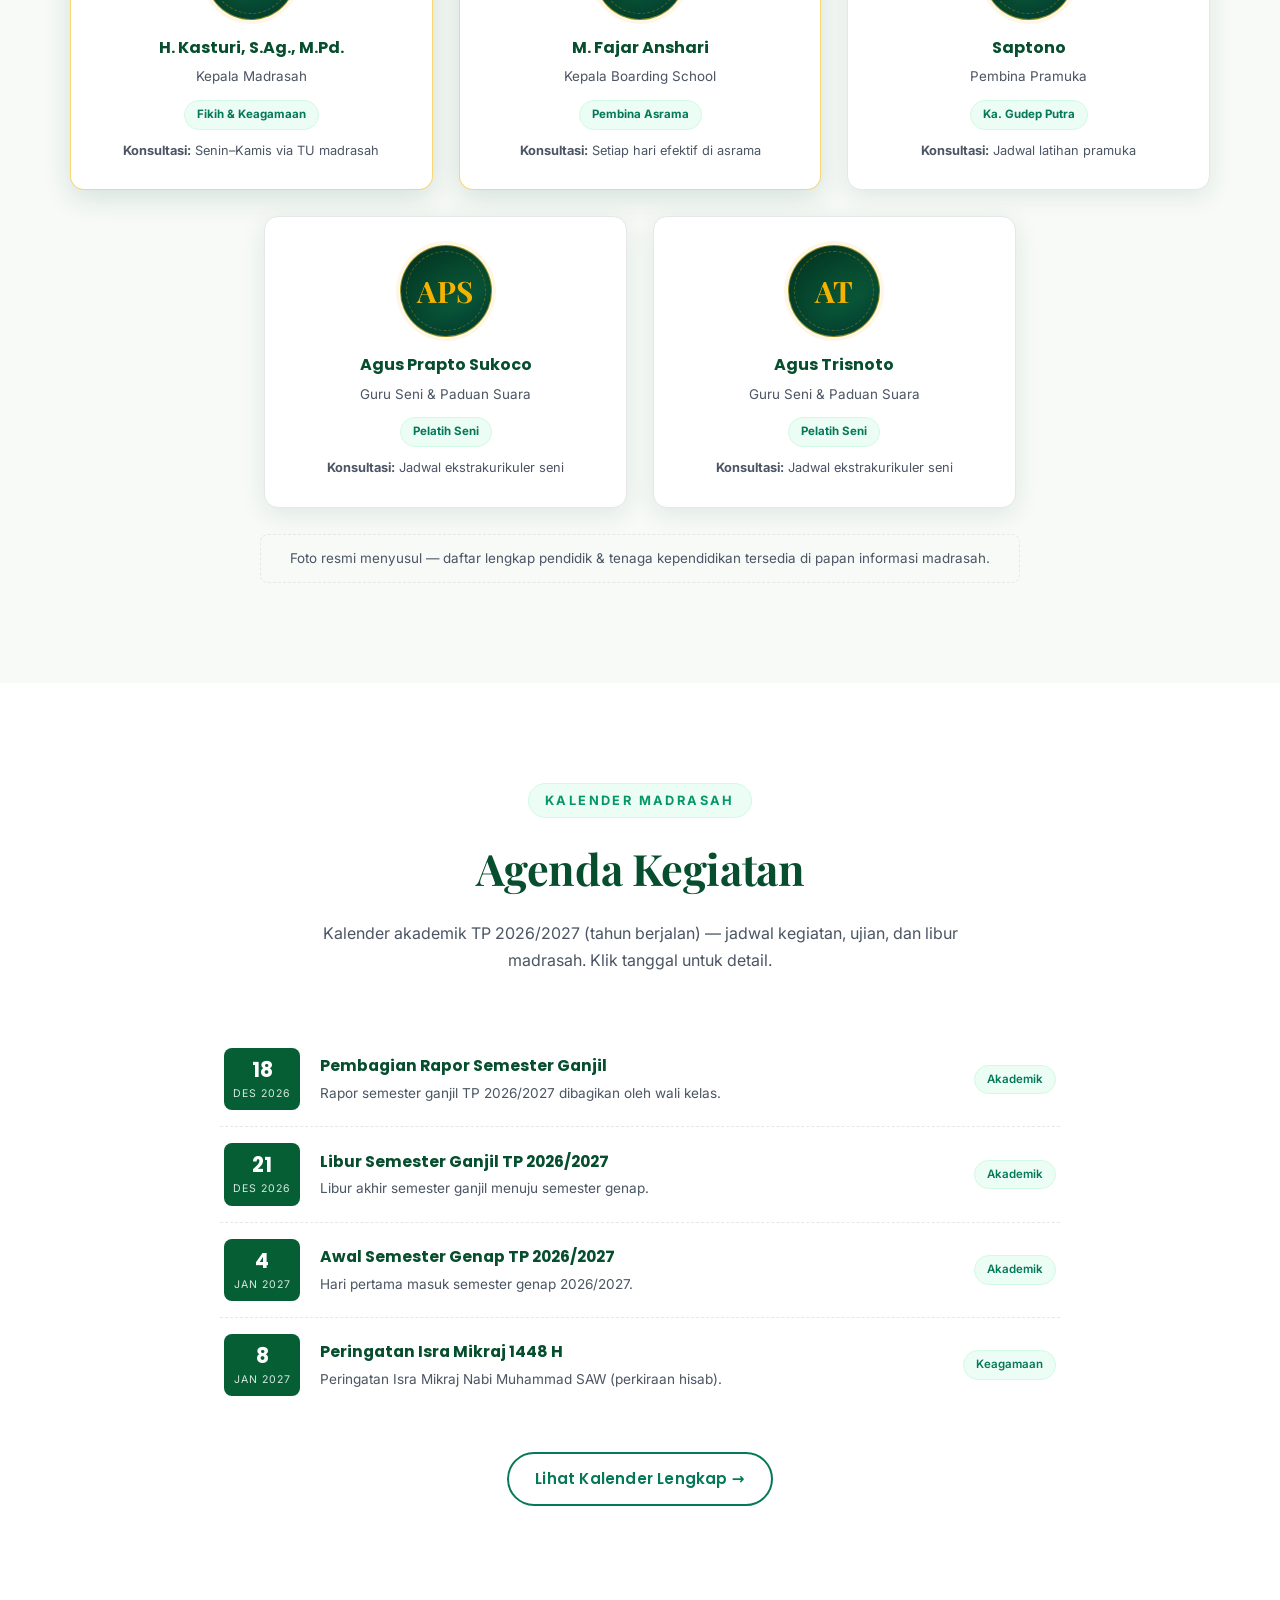
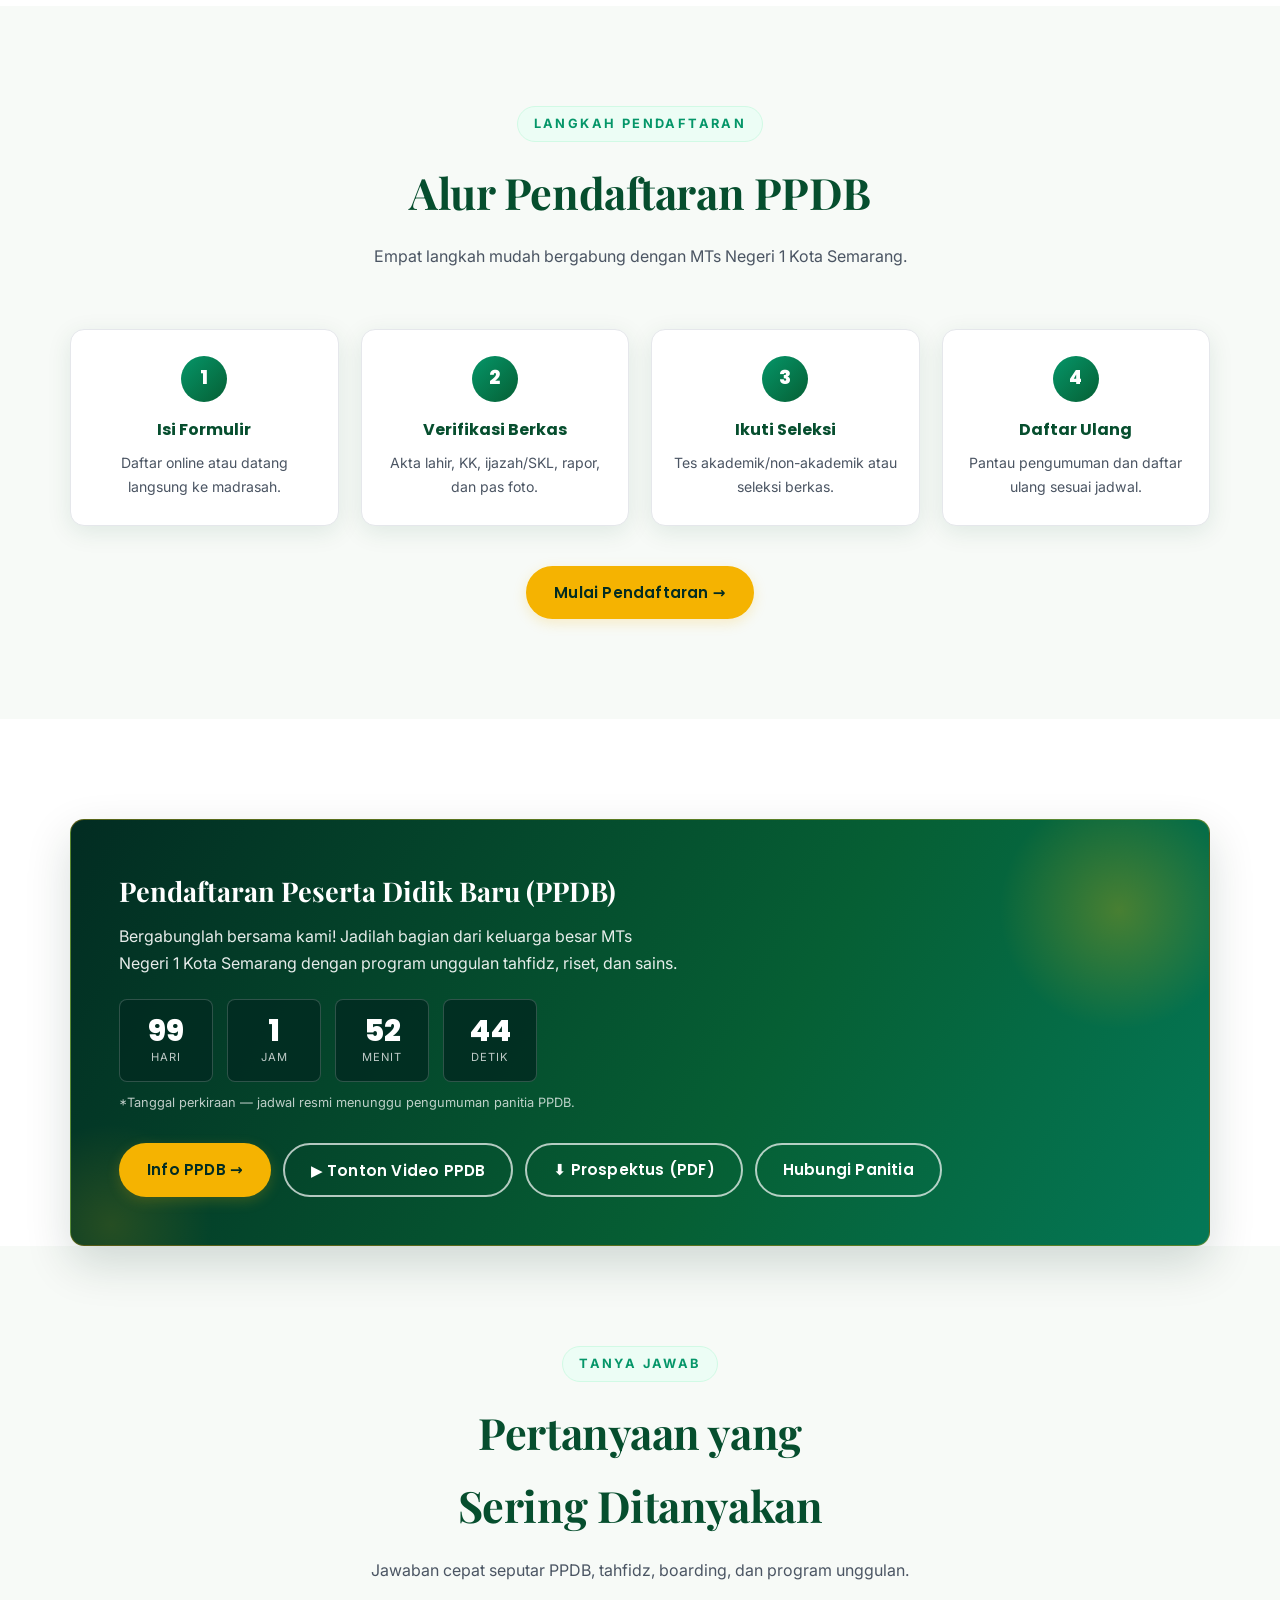
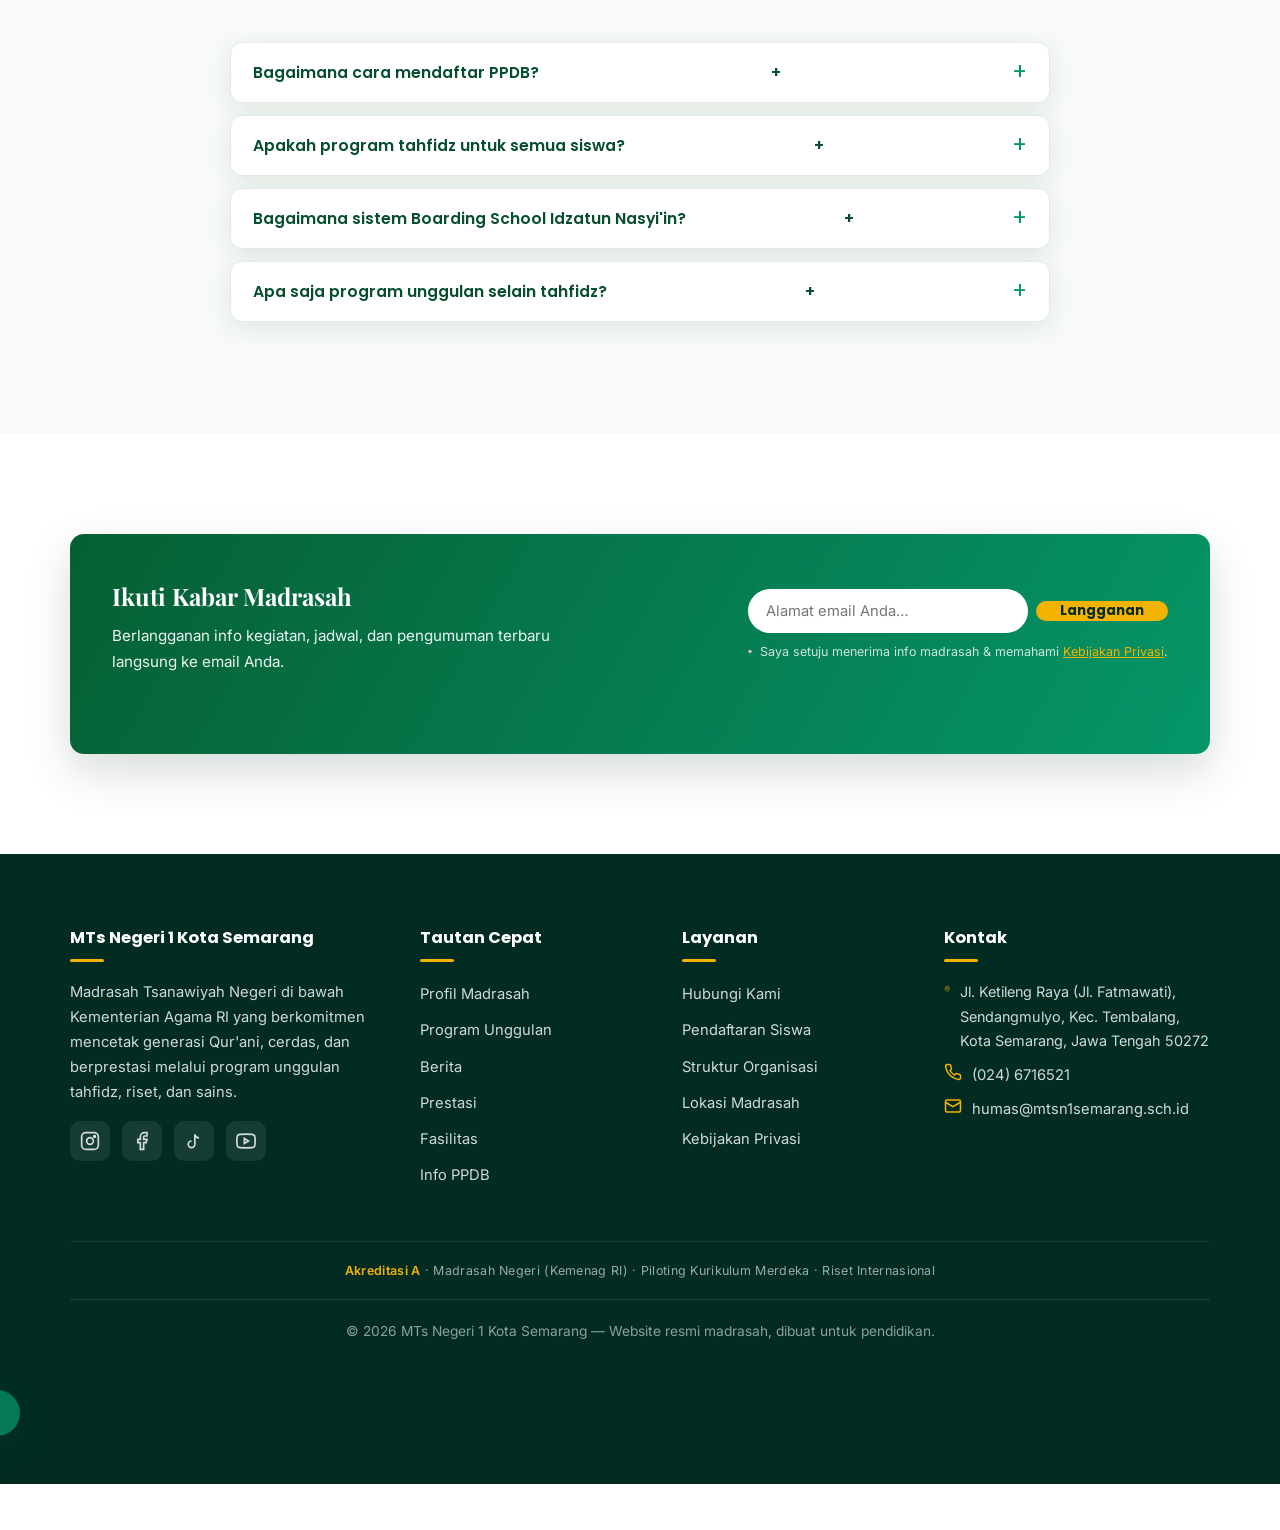
==== commit d57f4e03: "i18n lengkap: 7 key + 6 atribut aksesibilitas beranda, countdown tentatif, FAQ TP 27/28, berita jadi" ====
--- a/index.html
+++ b/index.html
@@ -183,16 +183,16 @@
         </ul>
       </nav>
       <div class="header-tools">
-        <button class="icon-btn" id="searchBtn" aria-label="Cari di situs" title="Cari (Ctrl+K)">
+        <button class="icon-btn" id="searchBtn" data-i18n-aria="searchBtn.aria" data-i18n-title="searchBtn.title" aria-label="Cari di situs" title="Cari (Ctrl+K)">
           <svg width="18" height="18" viewBox="0 0 24 24" fill="none" stroke="currentColor" stroke-width="2" stroke-linecap="round"><circle cx="11" cy="11" r="8"/><path d="m21 21-4.3-4.3"/></svg>
         </button>
-        <button class="icon-btn" id="themeBtn" aria-label="Ganti tema terang/gelap" title="Tema">
+        <button class="icon-btn" id="themeBtn" data-i18n-aria="themeBtn.aria" data-i18n-title="themeBtn.title" aria-label="Ganti tema terang/gelap" title="Tema">
           <svg class="ico-moon" width="18" height="18" viewBox="0 0 24 24" fill="none" stroke="currentColor" stroke-width="2" stroke-linecap="round" stroke-linejoin="round"><path d="M12 3a6 6 0 0 0 9 9 9 9 0 1 1-9-9Z"/></svg>
           <svg class="ico-sun" width="18" height="18" viewBox="0 0 24 24" fill="none" stroke="currentColor" stroke-width="2" stroke-linecap="round" stroke-linejoin="round"><circle cx="12" cy="12" r="4"/><path d="M12 2v2M12 20v2M4.93 4.93l1.41 1.41M17.66 17.66l1.41 1.41M2 12h2M20 12h2M6.34 17.66l-1.41 1.41M19.07 4.93l-1.41 1.41"/></svg>
         </button>
         <button class="lang-switch" id="langBtn" title="Bahasa / Language">EN</button>
       </div>
-      <button class="nav-toggle" aria-label="Buka menu" aria-expanded="false">
+      <button class="nav-toggle" data-i18n-aria="navToggle.aria" aria-label="Buka menu" aria-expanded="false">
         <svg class="ico-burger" width="22" height="22" viewBox="0 0 24 24" fill="none" stroke="currentColor" stroke-width="2.2" stroke-linecap="round"><path d="M4 7h16M4 12h16M4 17h16"/></svg>
         <svg class="ico-close" width="22" height="22" viewBox="0 0 24 24" fill="none" stroke="currentColor" stroke-width="2.2" stroke-linecap="round"><path d="M6 6l12 12M18 6L6 18"/></svg>
       </button>
@@ -928,7 +928,7 @@
   </footer>
 
   <!-- ===== Tombol kembali ke atas ===== -->
-  <button class="to-top" aria-label="Kembali ke atas">↑</button>
+  <button class="to-top" data-i18n-aria="toTop.aria" aria-label="Kembali ke atas">↑</button>
 
   <!-- ===== Sticky CTA mobile ===== -->
   <div class="sticky-cta" id="stickyCta">
